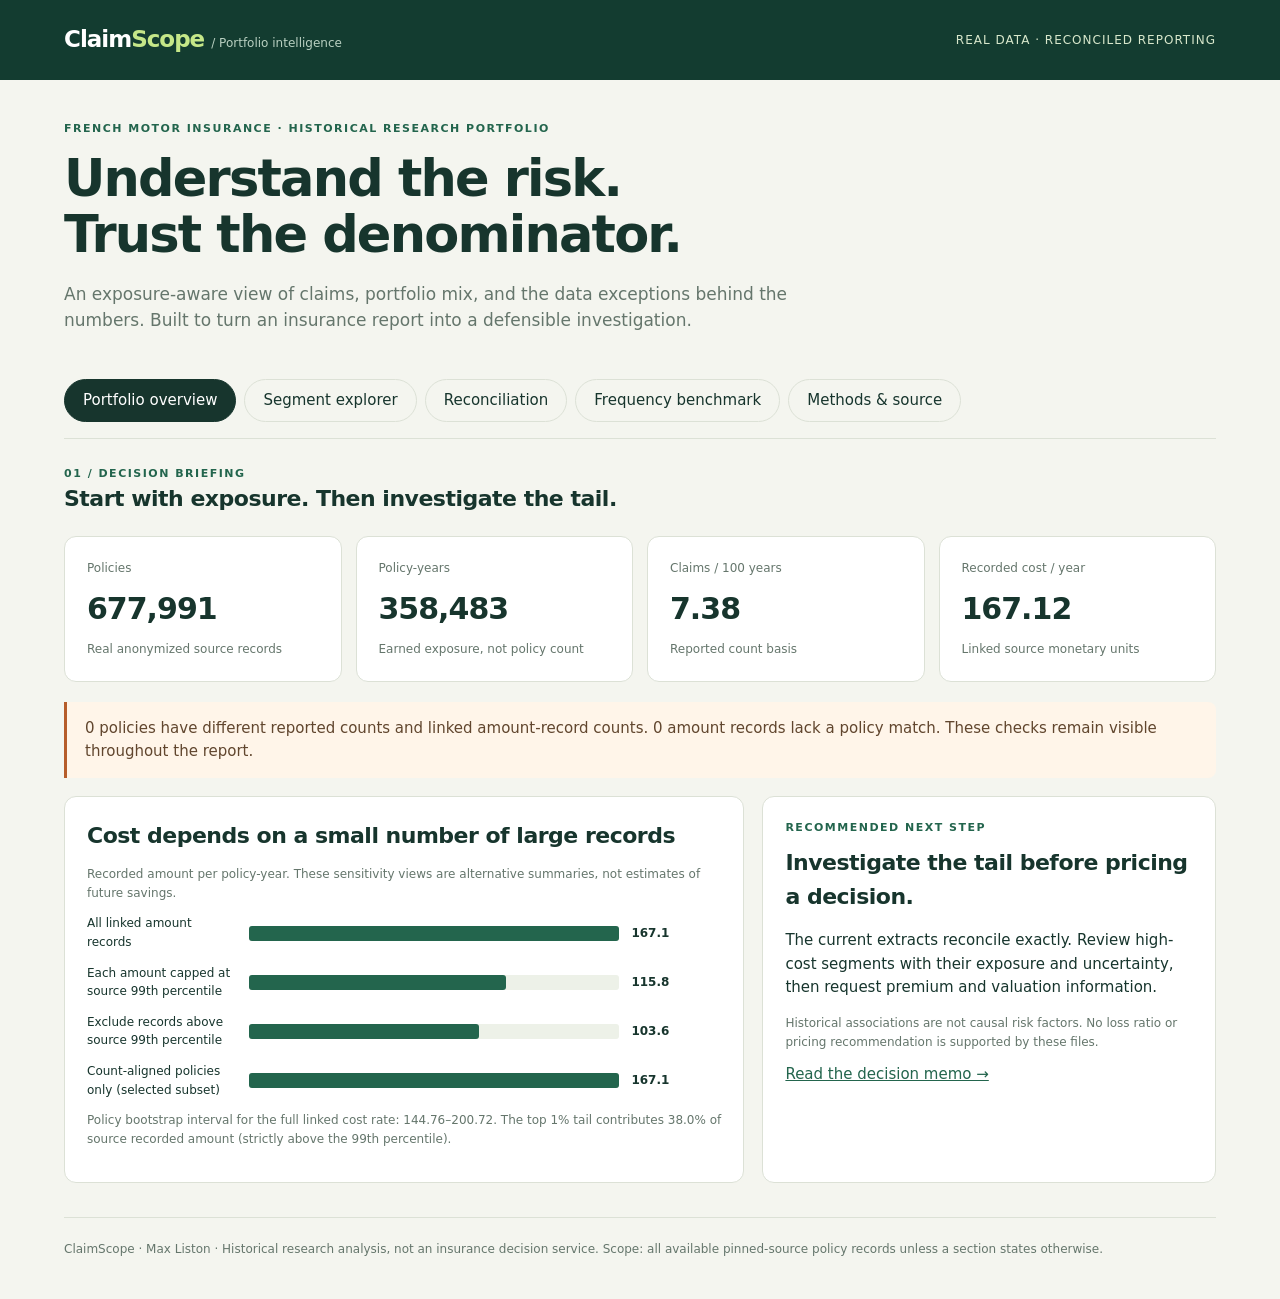
==== docs/index.html @ 3ac3cd5b "Build ClaimScope insurance reporting and validation system" ====
<!doctype html>
<html lang="en"><head><meta charset="utf-8"><meta name="viewport" content="width=device-width,initial-scale=1"><title>ClaimScope · Insurance portfolio intelligence</title>
<style>
:root{--ink:#17352d;--muted:#65766c;--paper:#f4f5ef;--line:#dce1d6;--green:#23654d;--lime:#c5e788;--orange:#b65d2b}*{box-sizing:border-box}body{margin:0;background:var(--paper);color:var(--ink);font:15px/1.55 system-ui,sans-serif}a{color:var(--green)}button,select{font:inherit}header{background:#133c30;color:#fff;padding:22px 5vw;display:flex;align-items:center;justify-content:space-between;gap:20px}.brand{font-size:23px;font-weight:760;letter-spacing:-1px}.brand span{color:var(--lime)}.status{font-size:12px;letter-spacing:1px;color:#d8e7cb}main{max-width:1380px;margin:auto;padding:40px 5vw}h1{font-size:clamp(32px,4vw,51px);line-height:1.1;letter-spacing:-1.8px;margin:14px 0 18px;max-width:850px}h2{font-size:22px;letter-spacing:-.5px;margin:0 0 10px}h3{font-size:16px;margin:0 0 8px}.eyebrow{font-size:11px;letter-spacing:1.5px;font-weight:750;text-transform:uppercase;color:var(--green)}.lede{max-width:780px;color:var(--muted);font-size:17px}.intro{padding-bottom:28px}.tabs{display:flex;gap:8px;flex-wrap:wrap;border-bottom:1px solid var(--line);padding-bottom:16px;margin-bottom:26px}.tabs button{border:1px solid var(--line);border-radius:24px;padding:9px 18px;background:transparent;color:var(--ink);cursor:pointer}.tabs button[aria-selected=true]{background:var(--ink);color:white;border-color:var(--ink)}button:focus-visible,select:focus-visible,a:focus-visible{outline:3px solid var(--orange);outline-offset:3px}.panel[hidden]{display:none}.cards{display:grid;grid-template-columns:repeat(4,1fr);gap:14px;margin:20px 0}.card,.box{border:1px solid var(--line);background:#fff;border-radius:12px;padding:22px}.card label{color:var(--muted);font-size:12px;display:block}.number{font-size:30px;font-weight:680;letter-spacing:-1px;margin:8px 0}.caption{font-size:12px;color:var(--muted)}.grid{display:grid;grid-template-columns:1.5fr 1fr;gap:18px;margin:18px 0}.note{padding:15px 18px;border-left:3px solid var(--orange);background:#fff5e9;border-radius:0 8px 8px 0;margin:18px 0;color:#61462e}.good{background:#eaf3dc;border-color:var(--green);color:var(--ink)}.controls{display:flex;gap:14px;align-items:end;flex-wrap:wrap;margin:20px 0}select{background:white;border:1px solid #b7c4b9;border-radius:6px;padding:9px;max-width:100%}.controls label{font-size:12px;display:grid;gap:5px;color:var(--muted)}.chart{min-height:100px}.barrow{display:grid;grid-template-columns:150px 1fr 90px;gap:12px;align-items:center;margin:12px 0;font-size:12px}.track{height:15px;background:#edf1e8;border-radius:3px;position:relative}.fill{height:100%;background:var(--green);border-radius:3px}.barrow small{color:var(--muted)}.scroll{overflow-x:auto}table{border-collapse:collapse;width:100%;font-size:12px;font-variant-numeric:tabular-nums}th{text-align:left;white-space:nowrap;color:var(--muted);font-weight:600;background:#f7f8f3}td,th{padding:12px 10px;border-bottom:1px solid var(--line)}td.num,th.num{text-align:right}tbody tr:hover{background:#f6f9f0}.pill{display:inline-block;font-size:11px;background:#edf4e2;padding:3px 8px;border-radius:16px}.warn{background:#fff0de;color:#8a4d20}.formula{background:#f4f6ee;padding:14px;border-radius:8px;font-family:ui-monospace,monospace;font-size:13px}.foot{border-top:1px solid var(--line);margin-top:34px;padding-top:22px;font-size:12px;color:var(--muted)}ul{padding-left:20px}li{margin:8px 0}.download{display:inline-block;padding:9px 14px;border-radius:6px;border:1px solid var(--green);color:var(--green);background:white;cursor:pointer;font-size:13px}.bullet{font-size:30px;color:var(--green)}.calbar{display:flex;height:13px;gap:2px;margin:3px 0}.calbar div{background:var(--green)}.calbar.pred div{background:#a7c56d}.legend{display:flex;gap:18px;font-size:12px;color:var(--muted)}.key{display:inline-block;width:10px;height:10px;background:var(--green);margin-right:5px}.key.light{background:#a7c56d}code{overflow-wrap:anywhere} @media(max-width:900px){.cards{grid-template-columns:repeat(2,1fr)}.grid{grid-template-columns:1fr}.barrow{grid-template-columns:115px 1fr 70px}main{padding:28px 5vw}.number{font-size:26px}}@media(max-width:480px){.cards{grid-template-columns:1fr 1fr}.card{padding:14px}.number{font-size:23px}.status{display:none}h1{letter-spacing:-1px}.box{padding:17px}}
</style></head><body>
<header><div class="brand">Claim<span>Scope</span> <span style="font-size:12px;font-weight:400;letter-spacing:0;color:#b9d0c1"> / Portfolio intelligence</span></div><div class="status">REAL DATA · RECONCILED REPORTING</div></header>
<main><div class="intro"><div class="eyebrow">French motor insurance · Historical research portfolio</div><h1>Understand the risk.<br>Trust the denominator.</h1><p class="lede">An exposure-aware view of claims, portfolio mix, and the data exceptions behind the numbers. Built to turn an insurance report into a defensible investigation.</p></div>
<nav class="tabs" aria-label="Report sections" role="tablist"><button role="tab" id="tab-overview" aria-controls="overview" aria-selected="true" data-tab="overview">Portfolio overview</button><button role="tab" id="tab-segments" aria-controls="segments" aria-selected="false" data-tab="segments">Segment explorer</button><button role="tab" id="tab-quality" aria-controls="quality" aria-selected="false" data-tab="quality">Reconciliation</button><button role="tab" id="tab-model" aria-controls="model" aria-selected="false" data-tab="model">Frequency benchmark</button><button role="tab" id="tab-methods" aria-controls="methods" aria-selected="false" data-tab="methods">Methods & source</button></nav>
<section class="panel" id="overview" role="tabpanel" aria-labelledby="tab-overview"><div class="eyebrow">01 / Decision briefing</div><h2>Start with exposure. Then investigate the tail.</h2><div class="cards" id="overview-cards"></div><div class="note" id="overview-note"></div><div class="grid"><div class="box"><h2>Cost depends on a small number of large records</h2><p class="caption">Recorded amount per policy-year. These sensitivity views are alternative summaries, not estimates of future savings.</p><div id="sensitivity" class="chart"></div><p class="caption" id="interval"></p></div><div class="box"><div class="eyebrow">Recommended next step</div><h2 style="margin-top:10px">Investigate the tail before pricing a decision.</h2><p>The current extracts reconcile exactly. Review high-cost segments with their exposure and uncertainty, then request premium and valuation information.</p><p class="caption">Historical associations are not causal risk factors. No loss ratio or pricing recommendation is supported by these files.</p><a href="reports/EXECUTIVE_MEMO.md">Read the decision memo →</a></div></div></section>
<section class="panel" id="segments" role="tabpanel" aria-labelledby="tab-segments" hidden><div class="eyebrow">02 / Portfolio segmentation</div><h2>Compare rates, not just totals</h2><p class="caption">Controls affect this section only. Portfolio, reconciliation, and benchmark figures use the complete relevant population.</p><div class="controls"><label>Group policies by<select aria-label="Group policies by" id="dimension"></select></label><label>Compare metric<select aria-label="Compare metric" id="metric"><option value="frequency">Reported claims / 100 policy-years</option><option value="recorded_cost_per_year">Recorded amount / policy-year</option><option value="mean_recorded_claim">Mean recorded claim amount</option></select></label><label>Minimum policy-years<select aria-label="Minimum policy-years" id="minimum"><option value="0">All segments</option><option value="1000" selected>1,000</option><option value="5000">5,000</option><option value="20000">20,000</option></select></label><button class="download" id="download">Export visible rows (CSV)</button></div><div class="box"><div id="segment-chart"></div><p class="caption">Bars sorted by selected metric. Full table includes 95% Poisson frequency intervals, which assume independent Poisson counts and may understate uncertainty under heterogeneity.</p><div class="scroll"><table id="segment-table"></table></div></div><div class="note">Count frequency uses reported policy counts. Recorded amount metrics use linked amount records. Their definitions differ when extracts disagree. Low-volume segments are flagged; raw comparisons do not adjust for portfolio mix.</div></section>
<section class="panel" id="quality" role="tabpanel" aria-labelledby="tab-quality" hidden><div class="eyebrow">03 / Audit trail</div><h2>Every total has a route back to the source</h2><div class="cards" id="quality-cards"></div><div class="box"><h3>Policy count vs amount-record count</h3><div class="scroll"><table id="reconciliation-table"></table></div><p class="caption">All policy records remain in the denominator, including those without a claim. Orphan amount records are excluded from linked metrics and explicitly reconciled to source totals.</p></div><div class="grid"><div class="box"><h3>Build contracts</h3><div id="checks"></div></div><div class="box"><h3>The join that breaks a report</h3><p>A policy with three amount records appears three times after a direct join. Summing its exposure would count it three times.</p><div class="formula">claims → GROUP BY policy → LEFT JOIN policies</div><p id="join-warning"></p><p class="caption">Duplicate-looking amount records are retained: the source provides no claim ID to establish that identical amounts are duplicate claims.</p></div></div></section>
<section class="panel" id="model" role="tabpanel" aria-labelledby="tab-model" hidden><div class="eyebrow">04 / Held-out diagnostic</div><h2>Does portfolio mix explain frequency differences?</h2><p>Regularized Poisson regression predicts annual claim frequency. Exposure weights make a short policy contribute proportionally less than a full policy-year.</p><div class="cards" id="model-cards"></div><div class="grid"><div class="box"><h3>Calibration across held-out risk deciles</h3><div class="legend"><span><i class="key"></i>Observed</span><span><i class="key light"></i>Predicted</span></div><div id="calibration"></div><p class="caption">Claims per 100 policy-years; deciles use predicted rate. Tied predictions are deterministically ordered by policy ID. The downloadable CSV preserves exposure and counts.</p></div><div class="box"><h3>Evaluation design</h3><div id="model-details"></div><p>Features: driver age band, vehicle age band, bonus/malus band, area, fuel, region, and vehicle power. Identifiers and amount-record outcomes are excluded.</p><p class="caption">Policy ID hashing separates train / validation / test. No dates or customer linkage are available, so this is neither temporal validation nor evidence of generalization to new customers. Bonus/malus availability at underwriting is unverified.</p></div></div><div class="note">Exploratory benchmark only. No premium quoting, underwriting, protected-group fairness conclusion, or production model endpoint. Lower deviance measures average count fit, not profit.</div></section>
<section class="panel" id="methods" role="tabpanel" aria-labelledby="tab-methods" hidden><div class="eyebrow">05 / Reproducibility</div><h2>Definitions that travel with the dashboard</h2><div class="grid"><div class="box"><h3>Metric dictionary</h3><ul><li><b>Policy-years:</b> sum of source exposure, without clipping values above one.</li><li><b>Frequency:</b> reported claim count ÷ policy-years.</li><li><b>Recorded cost / year:</b> linked recorded amounts ÷ policy-years.</li><li><b>Mean recorded claim:</b> linked recorded amounts ÷ linked amount-record count.</li><li><b>Loss ratio:</b> unavailable, because earned premium is absent.</li></ul><p>Amount units are left as source monetary units; inflation and valuation dates are not available. Some amounts follow French IRSA-IDA settlement conventions.</p></div><div class="box"><h3>Real source, pinned version</h3><p>CASdatasets · freMTPL2freq and freMTPL2sev. Anonymized French motor third-party liability records from a private insurer.</p><p><a href="https://github.com/dutangc/CASdatasets" target="_blank" rel="noopener">Original dataset repository ↗</a></p><p class="caption" id="source-version"></p><p>Policy bootstrap: 400 resamples, seed 20261110. All claims belonging to a policy remain together. This measures sample variability, not reserve uncertainty, inflation, or future portfolio drift.</p><p><a href="reports/analysis.json">Download analysis JSON</a> · <a href="reports/segments.csv">Segment CSV</a> · <a href="reports/calibration.csv">Calibration CSV</a></p></div></div><div class="note good">Rebuild with the Python pipeline to verify source fingerprints, rerun SQL reconciliation, refit the benchmark, and regenerate every figure. This page works offline and includes aggregate results only.</div></section>
<div class="foot">ClaimScope · Max Liston · Historical research analysis, not an insurance decision service. Scope: all available pinned-source policy records unless a section states otherwise.</div></main>
<script id="dataset" type="application/json">{"source": {"repository": "https://github.com/dutangc/CASdatasets", "commit": "227fb56b8734bdb7c0327a41180e01d2ddaeaf26", "package_license": "GPL (\u003e= 2)", "documentation": "https://dutangc.github.io/CASdatasets/reference/freMTPL.html", "files": {"freMTPL2sev.rda": {"url": "https://raw.githubusercontent.com/dutangc/CASdatasets/227fb56b8734bdb7c0327a41180e01d2ddaeaf26/data/freMTPL2sev.rda", "sha256": "78e6e5016ae046603b37e88ff8ad8ca327f5d59f827c1f75d140388de09b14b3", "bytes": 267650}, "freMTPL2freq.rda": {"url": "https://raw.githubusercontent.com/dutangc/CASdatasets/227fb56b8734bdb7c0327a41180e01d2ddaeaf26/data/freMTPL2freq.rda", "sha256": "82c8598513d9fa78226b6c7d271a9940eca4b8083e9e32320a75d377bdfe15a3", "bytes": 9282770}}}, "totals": {"policies": 677991, "exposure": 358482.83546298376, "reported_claims": 26444, "recorded_claims": 26444, "source_claim_records": 26444, "source_amount": 59909216.5, "linked_amount": 59909216.5, "orphan_records": 0, "orphan_amount": 0.0, "frequency": 0.07376643282194345, "mean_recorded_claim": 2265.5126493722582, "cost_per_year": 167.11878665718183, "mismatch_policies": 0, "exposure_over_one": 1224, "naive_join_exposure_inflation_pct": 0.2833562999991157, "largest_claim": 4075400.56, "top_one_pct_amount_share": 0.3801399028478365, "p99_amount": 16451.223999999962, "cost_bootstrap_interval": [144.7577740042781, 200.71906396584382], "frequency_interval": [0.07287999284693468, 0.07466096335738773]}, "quality": [{"check": "Input contracts", "status": "PASS", "detail": "Unique policy IDs; complete, finite fields; valid counts, exposure and amounts."}, {"check": "Policy grain", "status": "PASS", "detail": "Raw policy total equals policy mart total"}, {"check": "Exposure conservation", "status": "PASS", "detail": "Raw policy total equals policy mart total"}, {"check": "Reported count conservation", "status": "PASS", "detail": "Raw policy total equals policy mart total"}, {"check": "Claim record conservation", "status": "PASS", "detail": "Matched + orphan amounts/records equal source"}, {"check": "Recorded amount conservation", "status": "PASS", "detail": "Matched + orphan amounts/records equal source"}, {"check": "Segment reconciliation: Driver age", "status": "PASS", "detail": "Every dimension reconciles all five base totals"}, {"check": "Segment reconciliation: Region", "status": "PASS", "detail": "Every dimension reconciles all five base totals"}, {"check": "Segment reconciliation: Vehicle age", "status": "PASS", "detail": "Every dimension reconciles all five base totals"}, {"check": "Segment reconciliation: Bonus / malus", "status": "PASS", "detail": "Every dimension reconciles all five base totals"}, {"check": "Segment reconciliation: Area", "status": "PASS", "detail": "Every dimension reconciles all five base totals"}, {"check": "Segment reconciliation: Fuel", "status": "PASS", "detail": "Every dimension reconciles all five base totals"}], "segments": [{"dimension": "Area", "segment": "A", "policies": 103952, "exposure": 61966.1377124039, "reported_claims": 3364.0, "recorded_claims": 3364.0, "recorded_amount": 7739630.670000011, "frequency": 0.0542877146, "recorded_cost_per_year": 124.9009693959, "mean_recorded_claim": 2300.7225535077, "frequency_lower": 0.0524685305, "frequency_upper": 0.0561538786, "small_segment": false}, {"dimension": "Area", "segment": "B", "policies": 75457, "exposure": 43010.7539306823, "reported_claims": 2633.0, "recorded_claims": 2633.0, "recorded_amount": 8873979.520000005, "frequency": 0.0612172482, "recorded_cost_per_year": 206.3200178798, "mean_recorded_claim": 3370.2922597797, "frequency_lower": 0.0589010671, "frequency_upper": 0.0636011648, "small_segment": false}, {"dimension": "Area", "segment": "C", "policies": 191874, "exposure": 104443.1637847214, "reported_claims": 7093.0, "recorded_claims": 7093.0, "recorded_amount": 14612072.430000067, "frequency": 0.0679125348, "recorded_cost_per_year": 139.9045365968, "mean_recorded_claim": 2060.069424785, "frequency_lower": 0.0663411646, "frequency_upper": 0.0695117281, "small_segment": false}, {"dimension": "Area", "segment": "D", "policies": 151592, "exposure": 77116.9216917441, "reported_claims": 6458.0, "recorded_claims": 6458.0, "recorded_amount": 14486501.160000036, "frequency": 0.0837429692, "recorded_cost_per_year": 187.851133606, "mean_recorded_claim": 2243.1869247445, "frequency_lower": 0.0817128477, "frequency_upper": 0.08581078, "small_segment": false}, {"dimension": "Area", "segment": "E", "policies": 137163, "exposure": 63817.1042697801, "reported_claims": 6122.0, "recorded_claims": 6122.0, "recorded_amount": 13017426.30000002, "frequency": 0.0959303947, "recorded_cost_per_year": 203.9802095214, "mean_recorded_claim": 2126.3355602744, "frequency_lower": 0.0935422491, "frequency_upper": 0.0983640893, "small_segment": false}, {"dimension": "Area", "segment": "F", "policies": 17953, "exposure": 8128.7540736582, "reported_claims": 774.0, "recorded_claims": 774.0, "recorded_amount": 1179606.42, "frequency": 0.0952175442, "recorded_cost_per_year": 145.1152795756, "mean_recorded_claim": 1524.0393023256, "frequency_lower": 0.0886267887, "frequency_upper": 0.1021686682, "small_segment": false}, {"dimension": "Bonus / malus", "segment": "101+", "policies": 7794, "exposure": 3571.3190029194, "reported_claims": 1256.0, "recorded_claims": 1256.0, "recorded_amount": 2559929.5599999996, "frequency": 0.3516907896, "recorded_cost_per_year": 716.8022677076, "mean_recorded_claim": 2038.160477707, "frequency_lower": 0.3325075829, "frequency_upper": 0.3716921381, "small_segment": false}, {"dimension": "Bonus / malus", "segment": "50 (maximum bonus)", "policies": 384142, "exposure": 225222.4909027914, "reported_claims": 11592.0, "recorded_claims": 11592.0, "recorded_amount": 22282394.02000009, "frequency": 0.0514691049, "recorded_cost_per_year": 98.9350305588, "mean_recorded_claim": 1922.2217063492, "frequency_lower": 0.0505363693, "frequency_upper": 0.0524147317, "small_segment": false}, {"dimension": "Bonus / malus", "segment": "51\u2013100", "policies": 286055, "exposure": 129689.0255573295, "reported_claims": 13596.0, "recorded_claims": 13596.0, "recorded_amount": 35066892.92000014, "frequency": 0.1048353933, "recorded_cost_per_year": 270.3921381883, "mean_recorded_claim": 2579.2065989997, "frequency_lower": 0.1030805272, "frequency_upper": 0.1066126414, "small_segment": false}, {"dimension": "Driver age", "segment": "18\u201324", "policies": 30196, "exposure": 12487.3710846619, "reported_claims": 2011.0, "recorded_claims": 2011.0, "recorded_amount": 11741344.21000001, "frequency": 0.1610427036, "recorded_cost_per_year": 940.2574913804, "mean_recorded_claim": 5838.5600248633, "frequency_lower": 0.1540803083, "frequency_upper": 0.168238622, "small_segment": false}, {"dimension": "Driver age", "segment": "25\u201334", "policies": 140944, "exposure": 64597.3644367103, "reported_claims": 4973.0, "recorded_claims": 4973.0, "recorded_amount": 9957419.910000013, "frequency": 0.076984565, "recorded_cost_per_year": 154.1459159647, "mean_recorded_claim": 2002.2963824653, "frequency_lower": 0.074859616, "frequency_upper": 0.079154534, "small_segment": false}, {"dimension": "Driver age", "segment": "35\u201349", "policies": 252118, "exposure": 131223.1706617444, "reported_claims": 9563.0, "recorded_claims": 9563.0, "recorded_amount": 18265396.59000009, "frequency": 0.0728758492, "recorded_cost_per_year": 139.1933794763, "mean_recorded_claim": 1910.006963296, "frequency_lower": 0.0714224692, "frequency_upper": 0.0743513619, "small_segment": false}, {"dimension": "Driver age", "segment": "50\u201364", "policies": 181574, "exposure": 102186.149449068, "reported_claims": 7033.0, "recorded_claims": 7033.0, "recorded_amount": 13286251.410000037, "frequency": 0.0688253745, "recorded_cost_per_year": 130.0200808195, "mean_recorded_claim": 1889.1300170624, "frequency_lower": 0.0672261437, "frequency_upper": 0.0704530432, "small_segment": false}, {"dimension": "Driver age", "segment": "65+", "policies": 73159, "exposure": 47988.7798308261, "reported_claims": 2864.0, "recorded_claims": 2864.0, "recorded_amount": 6658804.380000007, "frequency": 0.0596806172, "recorded_cost_per_year": 138.7575263108, "mean_recorded_claim": 2325.0015293296, "frequency_lower": 0.0575146988, "frequency_upper": 0.0619072283, "small_segment": false}, {"dimension": "Fuel", "segment": "Diesel", "policies": 332128, "exposure": 170653.9731267766, "reported_claims": 13450.0, "recorded_claims": 13450.0, "recorded_amount": 27594673.949999895, "frequency": 0.0788144557, "recorded_cost_per_year": 161.6995692769, "mean_recorded_claim": 2051.6486208178, "frequency_lower": 0.0774880494, "frequency_upper": 0.0801578715, "small_segment": false}, {"dimension": "Fuel", "segment": "Regular", "policies": 345863, "exposure": 187828.8623363138, "reported_claims": 12994.0, "recorded_claims": 12994.0, "recorded_amount": 32314542.549999703, "frequency": 0.0691799963, "recorded_cost_per_year": 172.04247605, "mean_recorded_claim": 2486.8818339233, "frequency_lower": 0.0679955668, "frequency_upper": 0.0703798808, "small_segment": false}, {"dimension": "Region", "segment": "Alsace", "policies": 2200, "exposure": 1209.1158230406, "reported_claims": 92.0, "recorded_claims": 92.0, "recorded_amount": 121424.99, "frequency": 0.0760886577, "recorded_cost_per_year": 100.424614157, "mean_recorded_claim": 1319.8368478261, "frequency_lower": 0.0613381972, "frequency_upper": 0.0933159842, "small_segment": false}, {"dimension": "Region", "segment": "Aquitaine", "policies": 31329, "exposure": 14322.1666921175, "reported_claims": 1055.0, "recorded_claims": 1055.0, "recorded_amount": 1916138.5399999996, "frequency": 0.0736620389, "recorded_cost_per_year": 133.7883143795, "mean_recorded_claim": 1816.2450616114, "frequency_lower": 0.0692835991, "frequency_upper": 0.0782446618, "small_segment": false}, {"dimension": "Region", "segment": "Auvergne", "policies": 5287, "exposure": 2322.8842286099, "reported_claims": 141.0, "recorded_claims": 141.0, "recorded_amount": 183974.83, "frequency": 0.0607003992, "recorded_cost_per_year": 79.2010328083, "mean_recorded_claim": 1304.7860283688, "frequency_lower": 0.0510950333, "frequency_upper": 0.0715868342, "small_segment": false}, {"dimension": "Region", "segment": "Basse-Normandie", "policies": 10892, "exposure": 6657.8011423011, "reported_claims": 452.0, "recorded_claims": 452.0, "recorded_amount": 929847.3099999998, "frequency": 0.0678902824, "recorded_cost_per_year": 139.6628241255, "mean_recorded_claim": 2057.1843141593, "frequency_lower": 0.0617750023, "frequency_upper": 0.0744471622, "small_segment": false}, {"dimension": "Region", "segment": "Bourgogne", "policies": 10491, "exposure": 5025.0986091774, "reported_claims": 345.0, "recorded_claims": 345.0, "recorded_amount": 636298.04, "frequency": 0.0686553691, "recorded_cost_per_year": 126.6239907885, "mean_recorded_claim": 1844.3421449275, "frequency_lower": 0.0616010783, "frequency_upper": 0.0762960459, "small_segment": false}, {"dimension": "Region", "segment": "Bretagne", "policies": 42120, "exposure": 27752.443674676, "reported_claims": 1871.0, "recorded_claims": 1871.0, "recorded_amount": 3901051.2499999995, "frequency": 0.0674174866, "recorded_cost_per_year": 140.5660451285, "mean_recorded_claim": 2085.0086851951, "frequency_lower": 0.0643969503, "frequency_upper": 0.0705431267, "small_segment": false}, {"dimension": "Region", "segment": "Centre", "policies": 160595, "exposure": 102707.8533857354, "reported_claims": 6475.0, "recorded_claims": 6475.0, "recorded_amount": 19074802.360000055, "frequency": 0.0630428909, "recorded_cost_per_year": 185.7190247017, "mean_recorded_claim": 2945.9154223938, "frequency_lower": 0.0615165822, "frequency_upper": 0.0645974981, "small_segment": false}, {"dimension": "Region", "segment": "Champagne-Ardenne", "policies": 3025, "exposure": 1204.881509095, "reported_claims": 77.0, "recorded_claims": 77.0, "recorded_amount": 481248.34, "frequency": 0.0639066991, "recorded_cost_per_year": 399.4154913718, "mean_recorded_claim": 6249.9784415584, "frequency_lower": 0.0504341675, "frequency_upper": 0.0798724088, "small_segment": false}, {"dimension": "Region", "segment": "Corse", "policies": 4516, "exposure": 1765.9353993562, "reported_claims": 132.0, "recorded_claims": 132.0, "recorded_amount": 464582.55, "frequency": 0.0747479212, "recorded_cost_per_year": 263.0801501399, "mean_recorded_claim": 3519.5647727273, "frequency_lower": 0.0625409675, "frequency_upper": 0.0886414976, "small_segment": false}, {"dimension": "Region", "segment": "Franche-Comte", "policies": 1326, "exposure": 564.0129463283, "reported_claims": 38.0, "recorded_claims": 38.0, "recorded_amount": 76534.11, "frequency": 0.06737434, "recorded_cost_per_year": 135.695661772, "mean_recorded_claim": 2014.0555263158, "frequency_lower": 0.0476780929, "frequency_upper": 0.0924765455, "small_segment": true}, {"dimension": "Region", "segment": "Haute-Normandie", "policies": 8784, "exposure": 3177.682181301, "reported_claims": 220.0, "recorded_claims": 220.0, "recorded_amount": 327493.58, "frequency": 0.0692328519, "recorded_cost_per_year": 103.0605206295, "mean_recorded_claim": 1488.6071818182, "frequency_lower": 0.060385983, "frequency_upper": 0.0790111258, "small_segment": false}, {"dimension": "Region", "segment": "Ile-de-France", "policies": 69789, "exposure": 30207.1619544871, "reported_claims": 2591.0, "recorded_claims": 2591.0, "recorded_amount": 4563221.86, "frequency": 0.0857743605, "recorded_cost_per_year": 151.0642365832, "mean_recorded_claim": 1761.1817290621, "frequency_lower": 0.0825031058, "frequency_upper": 0.089142066, "small_segment": false}, {"dimension": "Region", "segment": "Languedoc-Roussillon", "policies": 35805, "exposure": 14736.104176959, "reported_claims": 1068.0, "recorded_claims": 1068.0, "recorded_amount": 2030911.0800000003, "frequency": 0.0724750577, "recorded_cost_per_year": 137.81872438, "mean_recorded_claim": 1901.6021348315, "frequency_lower": 0.0681930711, "frequency_upper": 0.0769554794, "small_segment": false}, {"dimension": "Region", "segment": "Limousin", "policies": 4567, "exposure": 2395.9945422562, "reported_claims": 197.0, "recorded_claims": 197.0, "recorded_amount": 280285.14, "frequency": 0.0822205546, "recorded_cost_per_year": 116.9807088693, "mean_recorded_claim": 1422.7672081218, "frequency_lower": 0.071139411, "frequency_upper": 0.0945385033, "small_segment": false}, {"dimension": "Region", "segment": "Lorraine", "policies": 12990, "exposure": 8113.7779721536, "reported_claims": 468.0, "recorded_claims": 468.0, "recorded_amount": 1034301.2999999996, "frequency": 0.0576796656, "recorded_cost_per_year": 127.4746860895, "mean_recorded_claim": 2210.0455128205, "frequency_lower": 0.0525716196, "frequency_upper": 0.0631499718, "small_segment": false}, {"dimension": "Region", "segment": "Midi-Pyrenees", "policies": 17141, "exposure": 7020.1085545325, "reported_claims": 369.0, "recorded_claims": 369.0, "recorded_amount": 539385.27, "frequency": 0.0525632897, "recorded_cost_per_year": 76.8343204111, "mean_recorded_claim": 1461.748699187, "frequency_lower": 0.0473363388, "frequency_upper": 0.05820974, "small_segment": false}, {"dimension": "Region", "segment": "Nord-Pas-de-Calais", "policies": 27284, "exposure": 11496.9742690319, "reported_claims": 944.0, "recorded_claims": 944.0, "recorded_amount": 1634689.7199999997, "frequency": 0.0821085599, "recorded_cost_per_year": 142.1843418753, "mean_recorded_claim": 1731.6628389831, "frequency_lower": 0.0769536036, "frequency_upper": 0.0875180224, "small_segment": false}, {"dimension": "Region", "segment": "Pays-de-la-Loire", "policies": 38747, "exposure": 21931.1511647576, "reported_claims": 1576.0, "recorded_claims": 1576.0, "recorded_amount": 2570964.929999999, "frequency": 0.0718612529, "recorded_cost_per_year": 117.2289092664, "mean_recorded_claim": 1631.3229251269, "frequency_lower": 0.0683567899, "frequency_upper": 0.0754988098, "small_segment": false}, {"dimension": "Region", "segment": "Picardie", "policies": 7994, "exposure": 3574.4102208249, "reported_claims": 314.0, "recorded_claims": 314.0, "recorded_amount": 687624.8699999999, "frequency": 0.0878466602, "recorded_cost_per_year": 192.3743575916, "mean_recorded_claim": 2189.8881210191, "frequency_lower": 0.0783978241, "frequency_upper": 0.0981205687, "small_segment": false}, {"dimension": "Region", "segment": "Poitou-Charentes", "policies": 19046, "exposure": 11163.4087154727, "reported_claims": 800.0, "recorded_claims": 800.0, "recorded_amount": 1305107.7799999996, "frequency": 0.0716626991, "recorded_cost_per_year": 116.9094327068, "mean_recorded_claim": 1631.384725, "frequency_lower": 0.0667822, "frequency_upper": 0.0768055533, "small_segment": false}, {"dimension": "Region", "segment": "Provence-Alpes-Cotes-D'Azur", "policies": 79315, "exposure": 35790.3210150435, "reported_claims": 2986.0, "recorded_claims": 2986.0, "recorded_amount": 6871024.799999999, "frequency": 0.0834303777, "recorded_cost_per_year": 191.9799712641, "mean_recorded_claim": 2301.0799732083, "frequency_lower": 0.0804644755, "frequency_upper": 0.0864776481, "small_segment": false}, {"dimension": "Region", "segment": "Rhone-Alpes", "policies": 84748, "exposure": 45343.5472857238, "reported_claims": 4233.0, "recorded_claims": 4233.0, "recorded_amount": 10278303.850000005, "frequency": 0.0933539666, "recorded_cost_per_year": 226.6762188947, "mean_recorded_claim": 2428.136983227, "frequency_lower": 0.0905626448, "frequency_upper": 0.0962094506, "small_segment": false}, {"dimension": "Vehicle age", "segment": "0\u20132", "policies": 188140, "exposure": 79171.1353477097, "reported_claims": 5747.0, "recorded_claims": 5747.0, "recorded_amount": 12299662.340000024, "frequency": 0.0725895868, "recorded_cost_per_year": 155.3553866063, "mean_recorded_claim": 2140.1883313033, "frequency_lower": 0.0707248486, "frequency_upper": 0.0744910456, "small_segment": false}, {"dimension": "Vehicle age", "segment": "15+", "policies": 75339, "exposure": 43126.1099693078, "reported_claims": 2492.0, "recorded_claims": 2492.0, "recorded_amount": 5194546.529999998, "frequency": 0.05778402, "recorded_cost_per_year": 120.4501526731, "mean_recorded_claim": 2084.4889767255, "frequency_lower": 0.0555373368, "frequency_upper": 0.0600982697, "small_segment": false}, {"dimension": "Vehicle age", "segment": "3\u20137", "policies": 201083, "exposure": 112079.2110292739, "reported_claims": 8672.0, "recorded_claims": 8672.0, "recorded_amount": 17888109.50000006, "frequency": 0.0773738494, "recorded_cost_per_year": 159.6023859887, "mean_recorded_claim": 2062.7432541513, "frequency_lower": 0.0757538357, "frequency_upper": 0.0790197807, "small_segment": false}, {"dimension": "Vehicle age", "segment": "8\u201314", "policies": 213429, "exposure": 124106.3791167217, "reported_claims": 9533.0, "recorded_claims": 9533.0, "recorded_amount": 24526898.130000092, "frequency": 0.0768131346, "recorded_cost_per_year": 197.6280212553, "mean_recorded_claim": 2572.8415115913, "frequency_lower": 0.0752788358, "frequency_upper": 0.0783708352, "small_segment": false}], "reconciliation": [{"reconciliation_status": "Aligned", "policies": 677991, "exposure": 358482.8354630529, "reported_claims": 26444.0, "recorded_claims": 26444.0, "recorded_amount": 59909216.499999575}], "sensitivity": [{"basis": "All linked amount records", "cost_per_year": 167.11878665718183}, {"basis": "Each amount capped at source 99th percentile", "cost_per_year": 115.751447531397}, {"basis": "Exclude records above source 99th percentile", "cost_per_year": 103.59026733327242}, {"basis": "Count-aligned policies only (selected subset)", "cost_per_year": 167.11878665718183}], "model": {"split_counts": {"train": 407425, "validation": 135371, "test": 135195}, "candidates": [{"alpha": 0.001, "validation_deviance": 0.4642908188882057}, {"alpha": 0.01, "validation_deviance": 0.46897964740101344}, {"alpha": 0.1, "validation_deviance": 0.47781803251893773}], "selected_alpha": 0.001, "test_deviance": 0.46934064010486376, "baseline_test_deviance": 0.48929302222727117, "deviance_improvement_pct": 4.077798214162909, "test_observed_claims": 5344.0, "test_expected_claims": 5243.815985286482, "test_exposure": 71579.35003069093, "train_baseline_rate": 0.07316644422828618}, "calibration": [{"risk_decile": 1, "policies": 13520, "exposure": 8584.8275679317, "observed": 312.0, "expected": 329.9750166823, "observed_rate": 0.0363431877, "predicted_rate": 0.0384369999}, {"risk_decile": 2, "policies": 13519, "exposure": 8377.0326019912, "observed": 391.0, "expected": 386.8454885403, "observed_rate": 0.0466752391, "predicted_rate": 0.0461792984}, {"risk_decile": 3, "policies": 13520, "exposure": 8086.0993712104, "observed": 362.0, "expected": 409.842560401, "observed_rate": 0.0447681859, "predicted_rate": 0.0506848286}, {"risk_decile": 4, "policies": 13519, "exposure": 7793.546766225, "observed": 408.0, "expected": 431.0365280339, "observed_rate": 0.0523510043, "predicted_rate": 0.0553068508}, {"risk_decile": 5, "policies": 13520, "exposure": 7188.3577595628, "observed": 456.0, "expected": 439.4387928744, "observed_rate": 0.0634359078, "predicted_rate": 0.0611320148}, {"risk_decile": 6, "policies": 13519, "exposure": 6813.9652092222, "observed": 460.0, "expected": 470.2453140354, "observed_rate": 0.0675084163, "predicted_rate": 0.0690119922}, {"risk_decile": 7, "policies": 13519, "exposure": 6460.9384519799, "observed": 533.0, "expected": 522.5037942, "observed_rate": 0.0824957557, "predicted_rate": 0.080871192}, {"risk_decile": 8, "policies": 13520, "exposure": 6153.0514881353, "observed": 647.0, "expected": 595.5721891014, "observed_rate": 0.1051510785, "predicted_rate": 0.0967929799}, {"risk_decile": 9, "policies": 13519, "exposure": 6167.1696975822, "observed": 735.0, "expected": 706.7160948264, "observed_rate": 0.1191794674, "predicted_rate": 0.1145932623}, {"risk_decile": 10, "policies": 13520, "exposure": 5954.3611168501, "observed": 1040.0, "expected": 951.6402065914, "observed_rate": 0.1746618956, "predicted_rate": 0.159822387}]}</script><script>
'use strict';const D=JSON.parse(document.getElementById('dataset').textContent),T=D.totals,M=D.model;
const $=s=>document.querySelector(s),N=(x,d=0)=>Number(x).toLocaleString('en-US',{maximumFractionDigits:d,minimumFractionDigits:d}),esc=s=>String(s).replace(/[&<>"']/g,c=>({'&':'&amp;','<':'&lt;','>':'&gt;','"':'&quot;',"'":'&#39;'}[c]));
function cards(id,rows){$(id).innerHTML=rows.map(([l,n,c])=>`<div class="card"><label>${l}</label><div class="number">${n}</div><div class="caption">${c}</div></div>`).join('')}
function bars(id,rows){const max=Math.max(...rows.map(r=>r.value),1);$(id).innerHTML=rows.map(r=>`<div class="barrow"><span>${esc(r.label)}</span><div class="track"><div class="fill" style="width:${100*r.value/max}%"></div></div><b>${N(r.value,r.digits??1)}</b></div>`).join('')}
function table(id,headers,rows){$(id).innerHTML='<thead><tr>'+headers.map(h=>`<th>${esc(h)}</th>`).join('')+'</tr></thead><tbody>'+rows.map(row=>'<tr>'+row.map((c,i)=>`<td class="${i?'num':''}">${esc(c)}</td>`).join('')+'</tr>').join('')+'</tbody>'}
document.querySelectorAll('[data-tab]').forEach(b=>b.addEventListener('click',()=>{document.querySelectorAll('[data-tab]').forEach(x=>x.setAttribute('aria-selected',String(x===b)));document.querySelectorAll('.panel').forEach(p=>p.hidden=p.id!==b.dataset.tab)}));
cards('#overview-cards',[['Policies',N(T.policies),'Real anonymized source records'],['Policy-years',N(T.exposure),'Earned exposure, not policy count'],['Claims / 100 years',N(T.frequency*100,2),'Reported count basis'],['Recorded cost / year',N(T.cost_per_year,2),'Linked source monetary units']]);
$('#overview-note').textContent=`${N(T.mismatch_policies)} policies have different reported counts and linked amount-record counts. ${N(T.orphan_records)} amount records lack a policy match. These checks remain visible throughout the report.`;
bars('#sensitivity',D.sensitivity.map(r=>({label:r.basis,value:r.cost_per_year})));
$('#interval').textContent=`Policy bootstrap interval for the full linked cost rate: ${N(T.cost_bootstrap_interval[0],2)}–${N(T.cost_bootstrap_interval[1],2)}. The top 1% tail contributes ${N(100*T.top_one_pct_amount_share,1)}% of source recorded amount (strictly above the 99th percentile).`;
const dims=[...new Set(D.segments.map(r=>r.dimension))];$('#dimension').innerHTML=dims.map(s=>`<option>${esc(s)}</option>`).join('');$('#dimension').value='Driver age';let visible=[];
function update(){const metric=$('#metric').value;visible=D.segments.filter(r=>r.dimension===$('#dimension').value&&r.exposure>=Number($('#minimum').value)).sort((a,b)=>(b[metric]??-1)-(a[metric]??-1));bars('#segment-chart',visible.map(r=>({label:r.segment,value:(r[metric]??0)*(metric==='frequency'?100:1),digits:2})));table('#segment-table',['Segment','Policies','Policy-years','Reported claims','Claims / 100 years','95% interval / 100','Recorded cost / year','Mean record','Volume'],visible.map(r=>[r.segment,N(r.policies),N(r.exposure,1),N(r.reported_claims),N(r.frequency*100,2),`${N(r.frequency_lower*100,2)}–${N(r.frequency_upper*100,2)}`,N(r.recorded_cost_per_year,2),r.mean_recorded_claim===null?'—':N(r.mean_recorded_claim,2),r.small_segment?'Small sample':'Standard']));if(!visible.length)$('#segment-chart').textContent='No segments meet this exposure threshold.'}
['dimension','metric','minimum'].forEach(id=>$('#'+id).addEventListener('change',update));update();
$('#download').addEventListener('click',()=>{const keys=['dimension','segment','policies','exposure','reported_claims','recorded_claims','recorded_amount','frequency','frequency_lower','frequency_upper','recorded_cost_per_year','mean_recorded_claim'];const quote=v=>'"'+String(v??'').replace(/"/g,'""')+'"';const csv=[keys,...visible.map(r=>keys.map(k=>r[k]))].map(row=>row.map(quote).join(',')).join('\r\n');const url=URL.createObjectURL(new Blob([csv],{type:'text/csv;charset=utf-8'}));const a=document.createElement('a');a.href=url;a.download='claimscope-segments.csv';a.click();setTimeout(()=>URL.revokeObjectURL(url),1000)});
cards('#quality-cards',[['Contracts passed',N(D.quality.length),'Blocking data and SQL checks'],['Count exceptions',N(T.mismatch_policies),'Policies retained and disclosed'],['Orphan records',N(T.orphan_records),N(T.orphan_amount,2)+' unlinked amount'],['Exposure > 1 year',N(T.exposure_over_one),'Source values retained']]);
table('#reconciliation-table',['Policy reconciliation','Policies','Policy-years','Reported claims','Amount records','Recorded amount'],D.reconciliation.map(r=>[r.reconciliation_status,N(r.policies),N(r.exposure,2),N(r.reported_claims),N(r.recorded_claims),N(r.recorded_amount,2)]));$('#checks').innerHTML=D.quality.map(r=>`<p><span class="pill">${esc(r.status)}</span> ${esc(r.check)}</p>`).join('');$('#join-warning').textContent=`A direct raw join inflates exposure by ${N(T.naive_join_exposure_inflation_pct,3)}% in this source. The build checks exposure, counts, and amounts independently.`;
cards('#model-cards',[['Holdout policies',N(M.split_counts.test),'20% deterministic policy partition'],['Model deviance',N(M.test_deviance,4),'Exposure-weighted; lower is better'],['Baseline deviance',N(M.baseline_test_deviance,4),'Constant training frequency'],['Deviance improvement',N(M.deviance_improvement_pct,2)+'%','Relative to constant baseline']]);
const maxcal=Math.max(...D.calibration.flatMap(r=>[r.observed_rate,r.predicted_rate]));$('#calibration').innerHTML=D.calibration.map(r=>`<div class="barrow"><span>Decile ${r.risk_decile}<br><small>${N(r.exposure)} years</small></span><div><div class="calbar"><div style="width:${100*r.observed_rate/maxcal}%"></div></div><div class="calbar pred"><div style="width:${100*r.predicted_rate/maxcal}%"></div></div></div><span>${N(r.observed_rate*100,1)} / ${N(r.predicted_rate*100,1)}</span></div>`).join('');$('#model-details').innerHTML=`<p>Train: ${N(M.split_counts.train)} policies · Validation: ${N(M.split_counts.validation)} · Test: ${N(M.split_counts.test)}.</p><p>Three regularization strengths compared on validation deviance. Selected α = ${M.selected_alpha}; the model is not refit before final evaluation.</p><p>Holdout observed claims: ${N(M.test_observed_claims)}. Expected claims: ${N(M.test_expected_claims,1)}.</p>`;$('#source-version').textContent='Pinned upstream commit: '+D.source.commit+'. SHA-256 checksums are recorded in data/sources.json.';
</script></body></html>
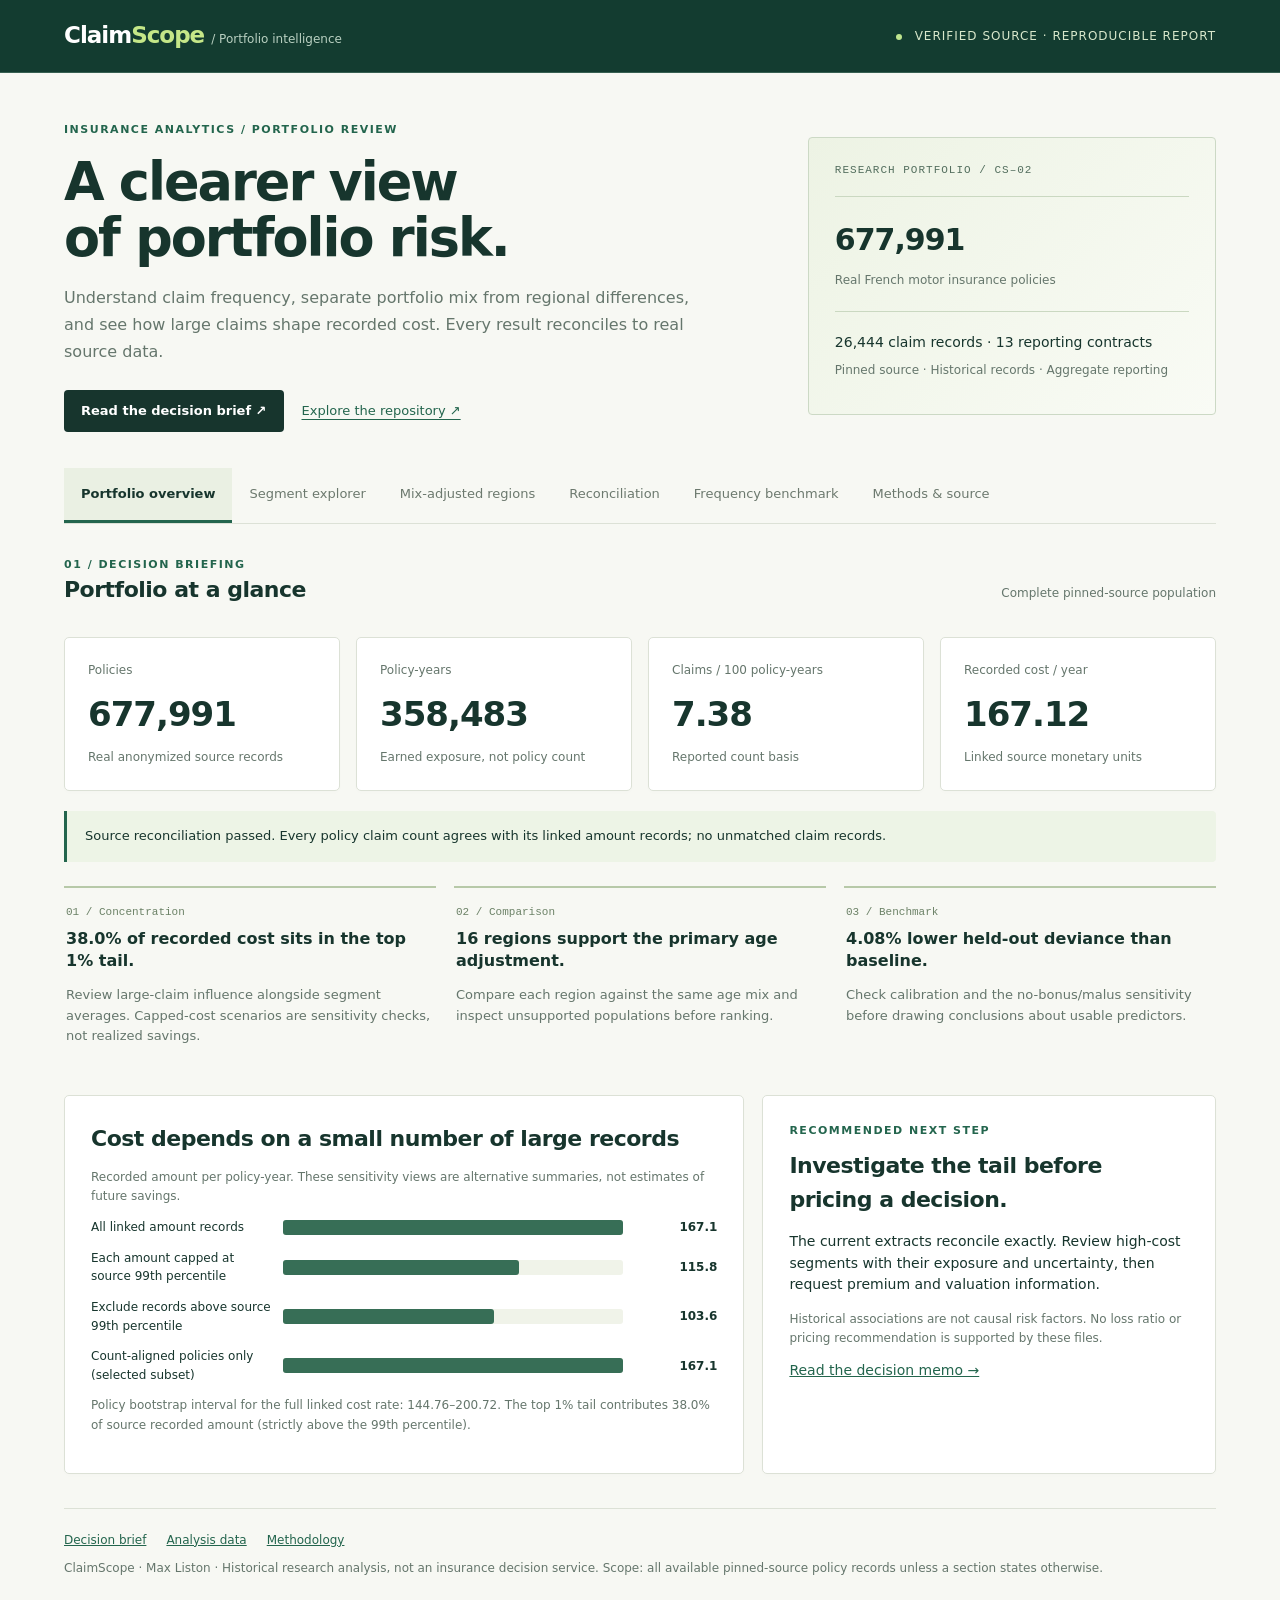
==== commit adc6bdff: "Upgrade portfolio comparisons, model diagnostics, and executive dashboard" ====
--- a/docs/index.html
+++ b/docs/index.html
@@ -1,26 +1,38 @@
 <!doctype html>
 <html lang="en"><head><meta charset="utf-8"><meta name="viewport" content="width=device-width,initial-scale=1"><title>ClaimScope · Insurance portfolio intelligence</title>
-<style>
+<meta name="description" content="Auditable motor insurance portfolio reporting with real policy data, age-standardized regional comparisons, uncertainty estimates, and reproducible SQL."><style>
 :root{--ink:#17352d;--muted:#65766c;--paper:#f4f5ef;--line:#dce1d6;--green:#23654d;--lime:#c5e788;--orange:#b65d2b}*{box-sizing:border-box}body{margin:0;background:var(--paper);color:var(--ink);font:15px/1.55 system-ui,sans-serif}a{color:var(--green)}button,select{font:inherit}header{background:#133c30;color:#fff;padding:22px 5vw;display:flex;align-items:center;justify-content:space-between;gap:20px}.brand{font-size:23px;font-weight:760;letter-spacing:-1px}.brand span{color:var(--lime)}.status{font-size:12px;letter-spacing:1px;color:#d8e7cb}main{max-width:1380px;margin:auto;padding:40px 5vw}h1{font-size:clamp(32px,4vw,51px);line-height:1.1;letter-spacing:-1.8px;margin:14px 0 18px;max-width:850px}h2{font-size:22px;letter-spacing:-.5px;margin:0 0 10px}h3{font-size:16px;margin:0 0 8px}.eyebrow{font-size:11px;letter-spacing:1.5px;font-weight:750;text-transform:uppercase;color:var(--green)}.lede{max-width:780px;color:var(--muted);font-size:17px}.intro{padding-bottom:28px}.tabs{display:flex;gap:8px;flex-wrap:wrap;border-bottom:1px solid var(--line);padding-bottom:16px;margin-bottom:26px}.tabs button{border:1px solid var(--line);border-radius:24px;padding:9px 18px;background:transparent;color:var(--ink);cursor:pointer}.tabs button[aria-selected=true]{background:var(--ink);color:white;border-color:var(--ink)}button:focus-visible,select:focus-visible,a:focus-visible{outline:3px solid var(--orange);outline-offset:3px}.panel[hidden]{display:none}.cards{display:grid;grid-template-columns:repeat(4,1fr);gap:14px;margin:20px 0}.card,.box{border:1px solid var(--line);background:#fff;border-radius:12px;padding:22px}.card label{color:var(--muted);font-size:12px;display:block}.number{font-size:30px;font-weight:680;letter-spacing:-1px;margin:8px 0}.caption{font-size:12px;color:var(--muted)}.grid{display:grid;grid-template-columns:1.5fr 1fr;gap:18px;margin:18px 0}.note{padding:15px 18px;border-left:3px solid var(--orange);background:#fff5e9;border-radius:0 8px 8px 0;margin:18px 0;color:#61462e}.good{background:#eaf3dc;border-color:var(--green);color:var(--ink)}.controls{display:flex;gap:14px;align-items:end;flex-wrap:wrap;margin:20px 0}select{background:white;border:1px solid #b7c4b9;border-radius:6px;padding:9px;max-width:100%}.controls label{font-size:12px;display:grid;gap:5px;color:var(--muted)}.chart{min-height:100px}.barrow{display:grid;grid-template-columns:150px 1fr 90px;gap:12px;align-items:center;margin:12px 0;font-size:12px}.track{height:15px;background:#edf1e8;border-radius:3px;position:relative}.fill{height:100%;background:var(--green);border-radius:3px}.barrow small{color:var(--muted)}.scroll{overflow-x:auto}table{border-collapse:collapse;width:100%;font-size:12px;font-variant-numeric:tabular-nums}th{text-align:left;white-space:nowrap;color:var(--muted);font-weight:600;background:#f7f8f3}td,th{padding:12px 10px;border-bottom:1px solid var(--line)}td.num,th.num{text-align:right}tbody tr:hover{background:#f6f9f0}.pill{display:inline-block;font-size:11px;background:#edf4e2;padding:3px 8px;border-radius:16px}.warn{background:#fff0de;color:#8a4d20}.formula{background:#f4f6ee;padding:14px;border-radius:8px;font-family:ui-monospace,monospace;font-size:13px}.foot{border-top:1px solid var(--line);margin-top:34px;padding-top:22px;font-size:12px;color:var(--muted)}ul{padding-left:20px}li{margin:8px 0}.download{display:inline-block;padding:9px 14px;border-radius:6px;border:1px solid var(--green);color:var(--green);background:white;cursor:pointer;font-size:13px}.bullet{font-size:30px;color:var(--green)}.calbar{display:flex;height:13px;gap:2px;margin:3px 0}.calbar div{background:var(--green)}.calbar.pred div{background:#a7c56d}.legend{display:flex;gap:18px;font-size:12px;color:var(--muted)}.key{display:inline-block;width:10px;height:10px;background:var(--green);margin-right:5px}.key.light{background:#a7c56d}code{overflow-wrap:anywhere} @media(max-width:900px){.cards{grid-template-columns:repeat(2,1fr)}.grid{grid-template-columns:1fr}.barrow{grid-template-columns:115px 1fr 70px}main{padding:28px 5vw}.number{font-size:26px}}@media(max-width:480px){.cards{grid-template-columns:1fr 1fr}.card{padding:14px}.number{font-size:23px}.status{display:none}h1{letter-spacing:-1px}.box{padding:17px}}
+
+/* Portfolio review edition: typography, hierarchy, and compact analytical views. */
+body{background:#f7f8f3;font-size:14px;-webkit-font-smoothing:antialiased}
+header{padding:18px 5vw;border-bottom:1px solid #386052}
+main{max-width:1440px;padding-top:48px}.intro{display:grid;grid-template-columns:1.7fr 1fr;gap:50px;align-items:center;padding-bottom:36px}
+h1{font-size:clamp(36px,4.1vw,57px);font-weight:650;letter-spacing:-2px;line-height:1.07;margin-top:16px}.lede{font-size:16px;line-height:1.7;max-width:640px}
+.hero-aside{border:1px solid #ccd9c5;background:linear-gradient(135deg,#edf3e4,#f9fbf5);border-radius:4px;padding:26px;position:relative}.hero-aside .rule{height:1px;background:#cad8c1;margin:20px 0}.hero-aside .big{font-size:30px;font-weight:650;letter-spacing:-1px}.hero-aside p{margin:8px 0}.report-code{font:11px ui-monospace,monospace;letter-spacing:1px;color:#536e5e}
+.hero-actions{display:flex;gap:18px;align-items:center;margin-top:24px}.primary-link{background:var(--ink);color:white;text-decoration:none;padding:11px 17px;border-radius:4px;font-weight:600;font-size:13px}.secondary-link{font-size:13px;text-underline-offset:4px}.tabs{gap:0;padding:0;margin-bottom:32px}.tabs button{border:0;border-radius:0;border-bottom:3px solid transparent;padding:16px 17px;color:#6c796e;font-size:13px}.tabs button[aria-selected=true]{border-color:var(--green);background:#eaf0e3;color:var(--ink);font-weight:700}.card,.box{border-radius:5px;box-shadow:0 2px 5px #233b2403}.card{padding:23px}.number{font-size:34px;font-weight:650;font-variant-numeric:tabular-nums}.box{padding:26px}.cards{gap:16px}.note{font-size:13px;border-radius:0 4px 4px 0}.note.good{background:#edf4e6}.findings{display:grid;grid-template-columns:repeat(3,1fr);gap:18px;margin-top:24px}.finding{border-top:2px solid #b7c9a8;padding:18px 2px}.finding .index{font:11px ui-monospace,monospace;color:#6c8267;display:block;margin-bottom:10px}.finding h3{font-size:16px;line-height:1.4}.finding p{font-size:13px;color:var(--muted)}.caption{line-height:1.6}.barrow{grid-template-columns:180px 1fr 82px}.barrow b{font-variant-numeric:tabular-nums;text-align:right}.track{background:#f0f3e9}.fill{background:#376e56}.metric-head{display:flex;justify-content:space-between;gap:16px;align-items:baseline}.status-dot{display:inline-block;width:6px;height:6px;border-radius:50%;background:#bfe58e;margin-right:8px}.skip{position:absolute;top:-50px;left:20px;padding:8px;background:white;z-index:10}.skip:focus{top:8px}.sr-only{position:absolute;width:1px;height:1px;padding:0;margin:-1px;overflow:hidden;clip:rect(0,0,0,0);white-space:nowrap;border:0}.delta{font-variant-numeric:tabular-nums}.region-row{display:grid;grid-template-columns:180px 1fr 100px;align-items:center;gap:15px;margin:14px 0;font-size:12px}.dual-track{height:18px;position:relative;background:#f5f7ef}.dual-track i{display:block;height:7px;position:absolute;left:0;background:#b4c88b;top:1px}.dual-track i.adjusted{top:10px;background:#376e56}.support-badge{font-size:11px;padding:3px 6px;background:#edf4e2;color:#315c37;white-space:nowrap}.model-comparison{margin-top:24px}.footer-links{display:flex;gap:20px;flex-wrap:wrap;margin-bottom:10px}
+@media(max-width:1000px){.intro{grid-template-columns:1.4fr 1fr;gap:25px}.tabs button{padding:13px 10px;font-size:12px}.barrow{grid-template-columns:140px 1fr 70px}}
+@media(max-width:700px){main{padding-top:28px}.intro{grid-template-columns:1fr;gap:20px}.hero-aside{padding:20px}.hero-aside .rule{margin:12px 0}.hero-aside .big{font-size:25px}.findings{grid-template-columns:1fr;gap:0}.tabs{display:grid;grid-template-columns:repeat(3,1fr)}.tabs button{font-size:12px;padding:12px 7px}.box{padding:18px}.barrow{grid-template-columns:120px 1fr 65px}.region-row{grid-template-columns:110px 1fr 75px}.number{font-size:27px}.hero-actions{gap:12px;flex-wrap:wrap}}
+@media print{header,.tabs,.controls,.hero-actions{display:none}main{padding:0}.intro{display:block}.hero-aside{display:none}body{background:white}.panel[hidden]{display:none}.card,.box{break-inside:avoid;box-shadow:none}.findings{display:block}h1{font-size:32px}.foot{font-size:10px}}
 </style></head><body>
-<header><div class="brand">Claim<span>Scope</span> <span style="font-size:12px;font-weight:400;letter-spacing:0;color:#b9d0c1"> / Portfolio intelligence</span></div><div class="status">REAL DATA · RECONCILED REPORTING</div></header>
-<main><div class="intro"><div class="eyebrow">French motor insurance · Historical research portfolio</div><h1>Understand the risk.<br>Trust the denominator.</h1><p class="lede">An exposure-aware view of claims, portfolio mix, and the data exceptions behind the numbers. Built to turn an insurance report into a defensible investigation.</p></div>
-<nav class="tabs" aria-label="Report sections" role="tablist"><button role="tab" id="tab-overview" aria-controls="overview" aria-selected="true" data-tab="overview">Portfolio overview</button><button role="tab" id="tab-segments" aria-controls="segments" aria-selected="false" data-tab="segments">Segment explorer</button><button role="tab" id="tab-quality" aria-controls="quality" aria-selected="false" data-tab="quality">Reconciliation</button><button role="tab" id="tab-model" aria-controls="model" aria-selected="false" data-tab="model">Frequency benchmark</button><button role="tab" id="tab-methods" aria-controls="methods" aria-selected="false" data-tab="methods">Methods & source</button></nav>
-<section class="panel" id="overview" role="tabpanel" aria-labelledby="tab-overview"><div class="eyebrow">01 / Decision briefing</div><h2>Start with exposure. Then investigate the tail.</h2><div class="cards" id="overview-cards"></div><div class="note" id="overview-note"></div><div class="grid"><div class="box"><h2>Cost depends on a small number of large records</h2><p class="caption">Recorded amount per policy-year. These sensitivity views are alternative summaries, not estimates of future savings.</p><div id="sensitivity" class="chart"></div><p class="caption" id="interval"></p></div><div class="box"><div class="eyebrow">Recommended next step</div><h2 style="margin-top:10px">Investigate the tail before pricing a decision.</h2><p>The current extracts reconcile exactly. Review high-cost segments with their exposure and uncertainty, then request premium and valuation information.</p><p class="caption">Historical associations are not causal risk factors. No loss ratio or pricing recommendation is supported by these files.</p><a href="reports/EXECUTIVE_MEMO.md">Read the decision memo →</a></div></div></section>
+<a class="skip" href="#report">Skip to report</a><header><div class="brand">Claim<span>Scope</span> <span style="font-size:12px;font-weight:400;letter-spacing:0;color:#b9d0c1"> / Portfolio intelligence</span></div><div class="status"><span class="status-dot"></span> VERIFIED SOURCE · REPRODUCIBLE REPORT</div></header>
+<main id="report"><div class="intro"><div><div class="eyebrow">Insurance analytics / Portfolio review</div><h1>A clearer view<br>of portfolio risk.</h1><p class="lede">Understand claim frequency, separate portfolio mix from regional differences, and see how large claims shape recorded cost. Every result reconciles to real source data.</p><div class="hero-actions"><a class="primary-link" href="reports/EXECUTIVE_MEMO.md">Read the decision brief ↗</a><a class="secondary-link" href="https://github.com/MaxListon/claimscope-insurance-analytics">Explore the repository ↗</a></div></div><aside class="hero-aside" aria-label="Report coverage"><div class="report-code">RESEARCH PORTFOLIO / CS–02</div><div class="rule"></div><div class="big" id="hero-policies"></div><p class="caption">Real French motor insurance policies</p><div class="rule"></div><p id="hero-coverage"></p><p class="caption">Pinned source · Historical records · Aggregate reporting</p></aside></div>
+<nav class="tabs" aria-label="Report sections" role="tablist"><button role="tab" id="tab-overview" aria-controls="overview" aria-selected="true" data-tab="overview">Portfolio overview</button><button role="tab" id="tab-segments" aria-controls="segments" aria-selected="false" data-tab="segments">Segment explorer</button><button role="tab" id="tab-regions" aria-controls="regions" aria-selected="false" data-tab="regions">Mix-adjusted regions</button><button role="tab" id="tab-quality" aria-controls="quality" aria-selected="false" data-tab="quality">Reconciliation</button><button role="tab" id="tab-model" aria-controls="model" aria-selected="false" data-tab="model">Frequency benchmark</button><button role="tab" id="tab-methods" aria-controls="methods" aria-selected="false" data-tab="methods">Methods & source</button></nav>
+<section class="panel" id="overview" role="tabpanel" aria-labelledby="tab-overview"><div class="eyebrow">01 / Decision briefing</div><div class="metric-head"><h2>Portfolio at a glance</h2><span class="caption">Complete pinned-source population</span></div><div class="cards" id="overview-cards"></div><div class="note good" id="overview-note"></div><div class="findings" id="decision-findings"></div><div class="grid"><div class="box"><h2>Cost depends on a small number of large records</h2><p class="caption">Recorded amount per policy-year. These sensitivity views are alternative summaries, not estimates of future savings.</p><div id="sensitivity" class="chart"></div><p class="caption" id="interval"></p></div><div class="box"><div class="eyebrow">Recommended next step</div><h2 style="margin-top:10px">Investigate the tail before pricing a decision.</h2><p>The current extracts reconcile exactly. Review high-cost segments with their exposure and uncertainty, then request premium and valuation information.</p><p class="caption">Historical associations are not causal risk factors. No loss ratio or pricing recommendation is supported by these files.</p><a href="reports/EXECUTIVE_MEMO.md">Read the decision memo →</a></div></div></section>
 <section class="panel" id="segments" role="tabpanel" aria-labelledby="tab-segments" hidden><div class="eyebrow">02 / Portfolio segmentation</div><h2>Compare rates, not just totals</h2><p class="caption">Controls affect this section only. Portfolio, reconciliation, and benchmark figures use the complete relevant population.</p><div class="controls"><label>Group policies by<select aria-label="Group policies by" id="dimension"></select></label><label>Compare metric<select aria-label="Compare metric" id="metric"><option value="frequency">Reported claims / 100 policy-years</option><option value="recorded_cost_per_year">Recorded amount / policy-year</option><option value="mean_recorded_claim">Mean recorded claim amount</option></select></label><label>Minimum policy-years<select aria-label="Minimum policy-years" id="minimum"><option value="0">All segments</option><option value="1000" selected>1,000</option><option value="5000">5,000</option><option value="20000">20,000</option></select></label><button class="download" id="download">Export visible rows (CSV)</button></div><div class="box"><div id="segment-chart"></div><p class="caption">Bars sorted by selected metric. Full table includes 95% Poisson frequency intervals, which assume independent Poisson counts and may understate uncertainty under heterogeneity.</p><div class="scroll"><table id="segment-table"></table></div></div><div class="note">Count frequency uses reported policy counts. Recorded amount metrics use linked amount records. Their definitions differ when extracts disagree. Low-volume segments are flagged; raw comparisons do not adjust for portfolio mix.</div></section>
+<section class="panel" id="regions" role="tabpanel" aria-labelledby="tab-regions" hidden><div class="eyebrow">Portfolio mix / Direct standardization</div><h2>How much does the age mix change the comparison?</h2><p class="lede">Apply the same portfolio-wide driver-age distribution to every supported region. Compare crude frequency with an age-standardized rate before interpreting a regional ranking.</p><div class="cards" id="region-cards"></div><div class="box"><div class="controls"><label>Rank regions by<select id="region-sort" aria-label="Rank regions by"><option value="standardized_rate">Age-standardized frequency</option><option value="crude_rate">Crude frequency</option></select></label><label>Minimum exposure in every age band<select id="region-support" aria-label="Minimum exposure in every age band"><option value="50">50 policy-years</option><option value="100" selected>100 policy-years</option><option value="250">250 policy-years</option></select></label></div><div class="legend"><span><i class="key light"></i>Crude</span><span><i class="key"></i>Age-standardized</span></div><div id="region-chart" aria-live="polite"></div><p class="caption">Claims per 100 policy-years. A common age distribution removes measured age composition only. Region differences can still reflect other products, drivers, vehicles, or selection.</p><div class="scroll"><table id="region-table"></table></div><p class="caption">95% standardized intervals use independent Poisson cell counts and a normal approximation. Regions failing any age-band exposure requirement remain visible as unsupported; their rates are not imputed.</p></div><div class="note">A standardized rate is a descriptive comparison, not a causal regional effect or an underwriting recommendation. Rankings are exploratory and do not adjust for multiple comparisons.</div><p class="caption"><a href="reports/regions.csv">Download the primary standardization report (100 policy-years per age band)</a></p></section>
 <section class="panel" id="quality" role="tabpanel" aria-labelledby="tab-quality" hidden><div class="eyebrow">03 / Audit trail</div><h2>Every total has a route back to the source</h2><div class="cards" id="quality-cards"></div><div class="box"><h3>Policy count vs amount-record count</h3><div class="scroll"><table id="reconciliation-table"></table></div><p class="caption">All policy records remain in the denominator, including those without a claim. Orphan amount records are excluded from linked metrics and explicitly reconciled to source totals.</p></div><div class="grid"><div class="box"><h3>Build contracts</h3><div id="checks"></div></div><div class="box"><h3>The join that breaks a report</h3><p>A policy with three amount records appears three times after a direct join. Summing its exposure would count it three times.</p><div class="formula">claims → GROUP BY policy → LEFT JOIN policies</div><p id="join-warning"></p><p class="caption">Duplicate-looking amount records are retained: the source provides no claim ID to establish that identical amounts are duplicate claims.</p></div></div></section>
-<section class="panel" id="model" role="tabpanel" aria-labelledby="tab-model" hidden><div class="eyebrow">04 / Held-out diagnostic</div><h2>Does portfolio mix explain frequency differences?</h2><p>Regularized Poisson regression predicts annual claim frequency. Exposure weights make a short policy contribute proportionally less than a full policy-year.</p><div class="cards" id="model-cards"></div><div class="grid"><div class="box"><h3>Calibration across held-out risk deciles</h3><div class="legend"><span><i class="key"></i>Observed</span><span><i class="key light"></i>Predicted</span></div><div id="calibration"></div><p class="caption">Claims per 100 policy-years; deciles use predicted rate. Tied predictions are deterministically ordered by policy ID. The downloadable CSV preserves exposure and counts.</p></div><div class="box"><h3>Evaluation design</h3><div id="model-details"></div><p>Features: driver age band, vehicle age band, bonus/malus band, area, fuel, region, and vehicle power. Identifiers and amount-record outcomes are excluded.</p><p class="caption">Policy ID hashing separates train / validation / test. No dates or customer linkage are available, so this is neither temporal validation nor evidence of generalization to new customers. Bonus/malus availability at underwriting is unverified.</p></div></div><div class="note">Exploratory benchmark only. No premium quoting, underwriting, protected-group fairness conclusion, or production model endpoint. Lower deviance measures average count fit, not profit.</div></section>
+<section class="panel" id="model" role="tabpanel" aria-labelledby="tab-model" hidden><div class="eyebrow">04 / Held-out diagnostic</div><h2>Measure model performance—and its dependencies</h2><p>Regularized Poisson regression predicts annual claim frequency. Exposure weights make a short policy contribute proportionally less than a full policy-year.</p><div class="cards" id="model-cards"></div><div class="grid"><div class="box"><h3>Calibration across held-out risk deciles</h3><div class="legend"><span><i class="key"></i>Observed</span><span><i class="key light"></i>Predicted</span></div><div id="calibration"></div><p class="caption">Claims per 100 policy-years; deciles use predicted rate. Tied predictions are deterministically ordered by policy ID. The downloadable CSV preserves exposure and counts.</p></div><div class="box"><h3>Evaluation design</h3><div id="model-details"></div><p>Features: driver age band, vehicle age band, bonus/malus band, area, fuel, region, and vehicle power. Identifiers and amount-record outcomes are excluded.</p><p class="caption">Policy ID hashing separates train / validation / test. No dates or customer linkage are available, so this is neither temporal validation nor evidence of generalization to new customers. Bonus/malus availability at underwriting is unverified.</p></div></div><div class="box model-comparison"><h3>Does the result depend on bonus/malus information?</h3><p class="caption">A frozen sensitivity model removes bonus/malus, whose availability at original underwriting is unverified. The original split and selected regularization are unchanged. This extension follows inspection of the original holdout; it is not fresh validation.</p><div class="scroll"><table id="ablation-table"></table></div><p id="model-uncertainty" class="caption"></p></div><div class="note">Exploratory benchmark only. No premium quoting, underwriting, protected-group fairness conclusion, or production model endpoint. Lower deviance measures average count fit, not profit.</div></section>
 <section class="panel" id="methods" role="tabpanel" aria-labelledby="tab-methods" hidden><div class="eyebrow">05 / Reproducibility</div><h2>Definitions that travel with the dashboard</h2><div class="grid"><div class="box"><h3>Metric dictionary</h3><ul><li><b>Policy-years:</b> sum of source exposure, without clipping values above one.</li><li><b>Frequency:</b> reported claim count ÷ policy-years.</li><li><b>Recorded cost / year:</b> linked recorded amounts ÷ policy-years.</li><li><b>Mean recorded claim:</b> linked recorded amounts ÷ linked amount-record count.</li><li><b>Loss ratio:</b> unavailable, because earned premium is absent.</li></ul><p>Amount units are left as source monetary units; inflation and valuation dates are not available. Some amounts follow French IRSA-IDA settlement conventions.</p></div><div class="box"><h3>Real source, pinned version</h3><p>CASdatasets · freMTPL2freq and freMTPL2sev. Anonymized French motor third-party liability records from a private insurer.</p><p><a href="https://github.com/dutangc/CASdatasets" target="_blank" rel="noopener">Original dataset repository ↗</a></p><p class="caption" id="source-version"></p><p>Policy bootstrap: 400 resamples, seed 20261110. All claims belonging to a policy remain together. This measures sample variability, not reserve uncertainty, inflation, or future portfolio drift.</p><p><a href="reports/analysis.json">Download analysis JSON</a> · <a href="reports/segments.csv">Segment CSV</a> · <a href="reports/calibration.csv">Calibration CSV</a></p></div></div><div class="note good">Rebuild with the Python pipeline to verify source fingerprints, rerun SQL reconciliation, refit the benchmark, and regenerate every figure. This page works offline and includes aggregate results only.</div></section>
-<div class="foot">ClaimScope · Max Liston · Historical research analysis, not an insurance decision service. Scope: all available pinned-source policy records unless a section states otherwise.</div></main>
-<script id="dataset" type="application/json">{"source": {"repository": "https://github.com/dutangc/CASdatasets", "commit": "227fb56b8734bdb7c0327a41180e01d2ddaeaf26", "package_license": "GPL (\u003e= 2)", "documentation": "https://dutangc.github.io/CASdatasets/reference/freMTPL.html", "files": {"freMTPL2sev.rda": {"url": "https://raw.githubusercontent.com/dutangc/CASdatasets/227fb56b8734bdb7c0327a41180e01d2ddaeaf26/data/freMTPL2sev.rda", "sha256": "78e6e5016ae046603b37e88ff8ad8ca327f5d59f827c1f75d140388de09b14b3", "bytes": 267650}, "freMTPL2freq.rda": {"url": "https://raw.githubusercontent.com/dutangc/CASdatasets/227fb56b8734bdb7c0327a41180e01d2ddaeaf26/data/freMTPL2freq.rda", "sha256": "82c8598513d9fa78226b6c7d271a9940eca4b8083e9e32320a75d377bdfe15a3", "bytes": 9282770}}}, "totals": {"policies": 677991, "exposure": 358482.83546298376, "reported_claims": 26444, "recorded_claims": 26444, "source_claim_records": 26444, "source_amount": 59909216.5, "linked_amount": 59909216.5, "orphan_records": 0, "orphan_amount": 0.0, "frequency": 0.07376643282194345, "mean_recorded_claim": 2265.5126493722582, "cost_per_year": 167.11878665718183, "mismatch_policies": 0, "exposure_over_one": 1224, "naive_join_exposure_inflation_pct": 0.2833562999991157, "largest_claim": 4075400.56, "top_one_pct_amount_share": 0.3801399028478365, "p99_amount": 16451.223999999962, "cost_bootstrap_interval": [144.7577740042781, 200.71906396584382], "frequency_interval": [0.07287999284693468, 0.07466096335738773]}, "quality": [{"check": "Input contracts", "status": "PASS", "detail": "Unique policy IDs; complete, finite fields; valid counts, exposure and amounts."}, {"check": "Policy grain", "status": "PASS", "detail": "Raw policy total equals policy mart total"}, {"check": "Exposure conservation", "status": "PASS", "detail": "Raw policy total equals policy mart total"}, {"check": "Reported count conservation", "status": "PASS", "detail": "Raw policy total equals policy mart total"}, {"check": "Claim record conservation", "status": "PASS", "detail": "Matched + orphan amounts/records equal source"}, {"check": "Recorded amount conservation", "status": "PASS", "detail": "Matched + orphan amounts/records equal source"}, {"check": "Segment reconciliation: Driver age", "status": "PASS", "detail": "Every dimension reconciles all five base totals"}, {"check": "Segment reconciliation: Region", "status": "PASS", "detail": "Every dimension reconciles all five base totals"}, {"check": "Segment reconciliation: Vehicle age", "status": "PASS", "detail": "Every dimension reconciles all five base totals"}, {"check": "Segment reconciliation: Bonus / malus", "status": "PASS", "detail": "Every dimension reconciles all five base totals"}, {"check": "Segment reconciliation: Area", "status": "PASS", "detail": "Every dimension reconciles all five base totals"}, {"check": "Segment reconciliation: Fuel", "status": "PASS", "detail": "Every dimension reconciles all five base totals"}], "segments": [{"dimension": "Area", "segment": "A", "policies": 103952, "exposure": 61966.1377124039, "reported_claims": 3364.0, "recorded_claims": 3364.0, "recorded_amount": 7739630.670000011, "frequency": 0.0542877146, "recorded_cost_per_year": 124.9009693959, "mean_recorded_claim": 2300.7225535077, "frequency_lower": 0.0524685305, "frequency_upper": 0.0561538786, "small_segment": false}, {"dimension": "Area", "segment": "B", "policies": 75457, "exposure": 43010.7539306823, "reported_claims": 2633.0, "recorded_claims": 2633.0, "recorded_amount": 8873979.520000005, "frequency": 0.0612172482, "recorded_cost_per_year": 206.3200178798, "mean_recorded_claim": 3370.2922597797, "frequency_lower": 0.0589010671, "frequency_upper": 0.0636011648, "small_segment": false}, {"dimension": "Area", "segment": "C", "policies": 191874, "exposure": 104443.1637847214, "reported_claims": 7093.0, "recorded_claims": 7093.0, "recorded_amount": 14612072.430000067, "frequency": 0.0679125348, "recorded_cost_per_year": 139.9045365968, "mean_recorded_claim": 2060.069424785, "frequency_lower": 0.0663411646, "frequency_upper": 0.0695117281, "small_segment": false}, {"dimension": "Area", "segment": "D", "policies": 151592, "exposure": 77116.9216917441, "reported_claims": 6458.0, "recorded_claims": 6458.0, "recorded_amount": 14486501.160000036, "frequency": 0.0837429692, "recorded_cost_per_year": 187.851133606, "mean_recorded_claim": 2243.1869247445, "frequency_lower": 0.0817128477, "frequency_upper": 0.08581078, "small_segment": false}, {"dimension": "Area", "segment": "E", "policies": 137163, "exposure": 63817.1042697801, "reported_claims": 6122.0, "recorded_claims": 6122.0, "recorded_amount": 13017426.30000002, "frequency": 0.0959303947, "recorded_cost_per_year": 203.9802095214, "mean_recorded_claim": 2126.3355602744, "frequency_lower": 0.0935422491, "frequency_upper": 0.0983640893, "small_segment": false}, {"dimension": "Area", "segment": "F", "policies": 17953, "exposure": 8128.7540736582, "reported_claims": 774.0, "recorded_claims": 774.0, "recorded_amount": 1179606.42, "frequency": 0.0952175442, "recorded_cost_per_year": 145.1152795756, "mean_recorded_claim": 1524.0393023256, "frequency_lower": 0.0886267887, "frequency_upper": 0.1021686682, "small_segment": false}, {"dimension": "Bonus / malus", "segment": "101+", "policies": 7794, "exposure": 3571.3190029194, "reported_claims": 1256.0, "recorded_claims": 1256.0, "recorded_amount": 2559929.5599999996, "frequency": 0.3516907896, "recorded_cost_per_year": 716.8022677076, "mean_recorded_claim": 2038.160477707, "frequency_lower": 0.3325075829, "frequency_upper": 0.3716921381, "small_segment": false}, {"dimension": "Bonus / malus", "segment": "50 (maximum bonus)", "policies": 384142, "exposure": 225222.4909027914, "reported_claims": 11592.0, "recorded_claims": 11592.0, "recorded_amount": 22282394.02000009, "frequency": 0.0514691049, "recorded_cost_per_year": 98.9350305588, "mean_recorded_claim": 1922.2217063492, "frequency_lower": 0.0505363693, "frequency_upper": 0.0524147317, "small_segment": false}, {"dimension": "Bonus / malus", "segment": "51\u2013100", "policies": 286055, "exposure": 129689.0255573295, "reported_claims": 13596.0, "recorded_claims": 13596.0, "recorded_amount": 35066892.92000014, "frequency": 0.1048353933, "recorded_cost_per_year": 270.3921381883, "mean_recorded_claim": 2579.2065989997, "frequency_lower": 0.1030805272, "frequency_upper": 0.1066126414, "small_segment": false}, {"dimension": "Driver age", "segment": "18\u201324", "policies": 30196, "exposure": 12487.3710846619, "reported_claims": 2011.0, "recorded_claims": 2011.0, "recorded_amount": 11741344.21000001, "frequency": 0.1610427036, "recorded_cost_per_year": 940.2574913804, "mean_recorded_claim": 5838.5600248633, "frequency_lower": 0.1540803083, "frequency_upper": 0.168238622, "small_segment": false}, {"dimension": "Driver age", "segment": "25\u201334", "policies": 140944, "exposure": 64597.3644367103, "reported_claims": 4973.0, "recorded_claims": 4973.0, "recorded_amount": 9957419.910000013, "frequency": 0.076984565, "recorded_cost_per_year": 154.1459159647, "mean_recorded_claim": 2002.2963824653, "frequency_lower": 0.074859616, "frequency_upper": 0.079154534, "small_segment": false}, {"dimension": "Driver age", "segment": "35\u201349", "policies": 252118, "exposure": 131223.1706617444, "reported_claims": 9563.0, "recorded_claims": 9563.0, "recorded_amount": 18265396.59000009, "frequency": 0.0728758492, "recorded_cost_per_year": 139.1933794763, "mean_recorded_claim": 1910.006963296, "frequency_lower": 0.0714224692, "frequency_upper": 0.0743513619, "small_segment": false}, {"dimension": "Driver age", "segment": "50\u201364", "policies": 181574, "exposure": 102186.149449068, "reported_claims": 7033.0, "recorded_claims": 7033.0, "recorded_amount": 13286251.410000037, "frequency": 0.0688253745, "recorded_cost_per_year": 130.0200808195, "mean_recorded_claim": 1889.1300170624, "frequency_lower": 0.0672261437, "frequency_upper": 0.0704530432, "small_segment": false}, {"dimension": "Driver age", "segment": "65+", "policies": 73159, "exposure": 47988.7798308261, "reported_claims": 2864.0, "recorded_claims": 2864.0, "recorded_amount": 6658804.380000007, "frequency": 0.0596806172, "recorded_cost_per_year": 138.7575263108, "mean_recorded_claim": 2325.0015293296, "frequency_lower": 0.0575146988, "frequency_upper": 0.0619072283, "small_segment": false}, {"dimension": "Fuel", "segment": "Diesel", "policies": 332128, "exposure": 170653.9731267766, "reported_claims": 13450.0, "recorded_claims": 13450.0, "recorded_amount": 27594673.949999895, "frequency": 0.0788144557, "recorded_cost_per_year": 161.6995692769, "mean_recorded_claim": 2051.6486208178, "frequency_lower": 0.0774880494, "frequency_upper": 0.0801578715, "small_segment": false}, {"dimension": "Fuel", "segment": "Regular", "policies": 345863, "exposure": 187828.8623363138, "reported_claims": 12994.0, "recorded_claims": 12994.0, "recorded_amount": 32314542.549999703, "frequency": 0.0691799963, "recorded_cost_per_year": 172.04247605, "mean_recorded_claim": 2486.8818339233, "frequency_lower": 0.0679955668, "frequency_upper": 0.0703798808, "small_segment": false}, {"dimension": "Region", "segment": "Alsace", "policies": 2200, "exposure": 1209.1158230406, "reported_claims": 92.0, "recorded_claims": 92.0, "recorded_amount": 121424.99, "frequency": 0.0760886577, "recorded_cost_per_year": 100.424614157, "mean_recorded_claim": 1319.8368478261, "frequency_lower": 0.0613381972, "frequency_upper": 0.0933159842, "small_segment": false}, {"dimension": "Region", "segment": "Aquitaine", "policies": 31329, "exposure": 14322.1666921175, "reported_claims": 1055.0, "recorded_claims": 1055.0, "recorded_amount": 1916138.5399999996, "frequency": 0.0736620389, "recorded_cost_per_year": 133.7883143795, "mean_recorded_claim": 1816.2450616114, "frequency_lower": 0.0692835991, "frequency_upper": 0.0782446618, "small_segment": false}, {"dimension": "Region", "segment": "Auvergne", "policies": 5287, "exposure": 2322.8842286099, "reported_claims": 141.0, "recorded_claims": 141.0, "recorded_amount": 183974.83, "frequency": 0.0607003992, "recorded_cost_per_year": 79.2010328083, "mean_recorded_claim": 1304.7860283688, "frequency_lower": 0.0510950333, "frequency_upper": 0.0715868342, "small_segment": false}, {"dimension": "Region", "segment": "Basse-Normandie", "policies": 10892, "exposure": 6657.8011423011, "reported_claims": 452.0, "recorded_claims": 452.0, "recorded_amount": 929847.3099999998, "frequency": 0.0678902824, "recorded_cost_per_year": 139.6628241255, "mean_recorded_claim": 2057.1843141593, "frequency_lower": 0.0617750023, "frequency_upper": 0.0744471622, "small_segment": false}, {"dimension": "Region", "segment": "Bourgogne", "policies": 10491, "exposure": 5025.0986091774, "reported_claims": 345.0, "recorded_claims": 345.0, "recorded_amount": 636298.04, "frequency": 0.0686553691, "recorded_cost_per_year": 126.6239907885, "mean_recorded_claim": 1844.3421449275, "frequency_lower": 0.0616010783, "frequency_upper": 0.0762960459, "small_segment": false}, {"dimension": "Region", "segment": "Bretagne", "policies": 42120, "exposure": 27752.443674676, "reported_claims": 1871.0, "recorded_claims": 1871.0, "recorded_amount": 3901051.2499999995, "frequency": 0.0674174866, "recorded_cost_per_year": 140.5660451285, "mean_recorded_claim": 2085.0086851951, "frequency_lower": 0.0643969503, "frequency_upper": 0.0705431267, "small_segment": false}, {"dimension": "Region", "segment": "Centre", "policies": 160595, "exposure": 102707.8533857354, "reported_claims": 6475.0, "recorded_claims": 6475.0, "recorded_amount": 19074802.360000055, "frequency": 0.0630428909, "recorded_cost_per_year": 185.7190247017, "mean_recorded_claim": 2945.9154223938, "frequency_lower": 0.0615165822, "frequency_upper": 0.0645974981, "small_segment": false}, {"dimension": "Region", "segment": "Champagne-Ardenne", "policies": 3025, "exposure": 1204.881509095, "reported_claims": 77.0, "recorded_claims": 77.0, "recorded_amount": 481248.34, "frequency": 0.0639066991, "recorded_cost_per_year": 399.4154913718, "mean_recorded_claim": 6249.9784415584, "frequency_lower": 0.0504341675, "frequency_upper": 0.0798724088, "small_segment": false}, {"dimension": "Region", "segment": "Corse", "policies": 4516, "exposure": 1765.9353993562, "reported_claims": 132.0, "recorded_claims": 132.0, "recorded_amount": 464582.55, "frequency": 0.0747479212, "recorded_cost_per_year": 263.0801501399, "mean_recorded_claim": 3519.5647727273, "frequency_lower": 0.0625409675, "frequency_upper": 0.0886414976, "small_segment": false}, {"dimension": "Region", "segment": "Franche-Comte", "policies": 1326, "exposure": 564.0129463283, "reported_claims": 38.0, "recorded_claims": 38.0, "recorded_amount": 76534.11, "frequency": 0.06737434, "recorded_cost_per_year": 135.695661772, "mean_recorded_claim": 2014.0555263158, "frequency_lower": 0.0476780929, "frequency_upper": 0.0924765455, "small_segment": true}, {"dimension": "Region", "segment": "Haute-Normandie", "policies": 8784, "exposure": 3177.682181301, "reported_claims": 220.0, "recorded_claims": 220.0, "recorded_amount": 327493.58, "frequency": 0.0692328519, "recorded_cost_per_year": 103.0605206295, "mean_recorded_claim": 1488.6071818182, "frequency_lower": 0.060385983, "frequency_upper": 0.0790111258, "small_segment": false}, {"dimension": "Region", "segment": "Ile-de-France", "policies": 69789, "exposure": 30207.1619544871, "reported_claims": 2591.0, "recorded_claims": 2591.0, "recorded_amount": 4563221.86, "frequency": 0.0857743605, "recorded_cost_per_year": 151.0642365832, "mean_recorded_claim": 1761.1817290621, "frequency_lower": 0.0825031058, "frequency_upper": 0.089142066, "small_segment": false}, {"dimension": "Region", "segment": "Languedoc-Roussillon", "policies": 35805, "exposure": 14736.104176959, "reported_claims": 1068.0, "recorded_claims": 1068.0, "recorded_amount": 2030911.0800000003, "frequency": 0.0724750577, "recorded_cost_per_year": 137.81872438, "mean_recorded_claim": 1901.6021348315, "frequency_lower": 0.0681930711, "frequency_upper": 0.0769554794, "small_segment": false}, {"dimension": "Region", "segment": "Limousin", "policies": 4567, "exposure": 2395.9945422562, "reported_claims": 197.0, "recorded_claims": 197.0, "recorded_amount": 280285.14, "frequency": 0.0822205546, "recorded_cost_per_year": 116.9807088693, "mean_recorded_claim": 1422.7672081218, "frequency_lower": 0.071139411, "frequency_upper": 0.0945385033, "small_segment": false}, {"dimension": "Region", "segment": "Lorraine", "policies": 12990, "exposure": 8113.7779721536, "reported_claims": 468.0, "recorded_claims": 468.0, "recorded_amount": 1034301.2999999996, "frequency": 0.0576796656, "recorded_cost_per_year": 127.4746860895, "mean_recorded_claim": 2210.0455128205, "frequency_lower": 0.0525716196, "frequency_upper": 0.0631499718, "small_segment": false}, {"dimension": "Region", "segment": "Midi-Pyrenees", "policies": 17141, "exposure": 7020.1085545325, "reported_claims": 369.0, "recorded_claims": 369.0, "recorded_amount": 539385.27, "frequency": 0.0525632897, "recorded_cost_per_year": 76.8343204111, "mean_recorded_claim": 1461.748699187, "frequency_lower": 0.0473363388, "frequency_upper": 0.05820974, "small_segment": false}, {"dimension": "Region", "segment": "Nord-Pas-de-Calais", "policies": 27284, "exposure": 11496.9742690319, "reported_claims": 944.0, "recorded_claims": 944.0, "recorded_amount": 1634689.7199999997, "frequency": 0.0821085599, "recorded_cost_per_year": 142.1843418753, "mean_recorded_claim": 1731.6628389831, "frequency_lower": 0.0769536036, "frequency_upper": 0.0875180224, "small_segment": false}, {"dimension": "Region", "segment": "Pays-de-la-Loire", "policies": 38747, "exposure": 21931.1511647576, "reported_claims": 1576.0, "recorded_claims": 1576.0, "recorded_amount": 2570964.929999999, "frequency": 0.0718612529, "recorded_cost_per_year": 117.2289092664, "mean_recorded_claim": 1631.3229251269, "frequency_lower": 0.0683567899, "frequency_upper": 0.0754988098, "small_segment": false}, {"dimension": "Region", "segment": "Picardie", "policies": 7994, "exposure": 3574.4102208249, "reported_claims": 314.0, "recorded_claims": 314.0, "recorded_amount": 687624.8699999999, "frequency": 0.0878466602, "recorded_cost_per_year": 192.3743575916, "mean_recorded_claim": 2189.8881210191, "frequency_lower": 0.0783978241, "frequency_upper": 0.0981205687, "small_segment": false}, {"dimension": "Region", "segment": "Poitou-Charentes", "policies": 19046, "exposure": 11163.4087154727, "reported_claims": 800.0, "recorded_claims": 800.0, "recorded_amount": 1305107.7799999996, "frequency": 0.0716626991, "recorded_cost_per_year": 116.9094327068, "mean_recorded_claim": 1631.384725, "frequency_lower": 0.0667822, "frequency_upper": 0.0768055533, "small_segment": false}, {"dimension": "Region", "segment": "Provence-Alpes-Cotes-D'Azur", "policies": 79315, "exposure": 35790.3210150435, "reported_claims": 2986.0, "recorded_claims": 2986.0, "recorded_amount": 6871024.799999999, "frequency": 0.0834303777, "recorded_cost_per_year": 191.9799712641, "mean_recorded_claim": 2301.0799732083, "frequency_lower": 0.0804644755, "frequency_upper": 0.0864776481, "small_segment": false}, {"dimension": "Region", "segment": "Rhone-Alpes", "policies": 84748, "exposure": 45343.5472857238, "reported_claims": 4233.0, "recorded_claims": 4233.0, "recorded_amount": 10278303.850000005, "frequency": 0.0933539666, "recorded_cost_per_year": 226.6762188947, "mean_recorded_claim": 2428.136983227, "frequency_lower": 0.0905626448, "frequency_upper": 0.0962094506, "small_segment": false}, {"dimension": "Vehicle age", "segment": "0\u20132", "policies": 188140, "exposure": 79171.1353477097, "reported_claims": 5747.0, "recorded_claims": 5747.0, "recorded_amount": 12299662.340000024, "frequency": 0.0725895868, "recorded_cost_per_year": 155.3553866063, "mean_recorded_claim": 2140.1883313033, "frequency_lower": 0.0707248486, "frequency_upper": 0.0744910456, "small_segment": false}, {"dimension": "Vehicle age", "segment": "15+", "policies": 75339, "exposure": 43126.1099693078, "reported_claims": 2492.0, "recorded_claims": 2492.0, "recorded_amount": 5194546.529999998, "frequency": 0.05778402, "recorded_cost_per_year": 120.4501526731, "mean_recorded_claim": 2084.4889767255, "frequency_lower": 0.0555373368, "frequency_upper": 0.0600982697, "small_segment": false}, {"dimension": "Vehicle age", "segment": "3\u20137", "policies": 201083, "exposure": 112079.2110292739, "reported_claims": 8672.0, "recorded_claims": 8672.0, "recorded_amount": 17888109.50000006, "frequency": 0.0773738494, "recorded_cost_per_year": 159.6023859887, "mean_recorded_claim": 2062.7432541513, "frequency_lower": 0.0757538357, "frequency_upper": 0.0790197807, "small_segment": false}, {"dimension": "Vehicle age", "segment": "8\u201314", "policies": 213429, "exposure": 124106.3791167217, "reported_claims": 9533.0, "recorded_claims": 9533.0, "recorded_amount": 24526898.130000092, "frequency": 0.0768131346, "recorded_cost_per_year": 197.6280212553, "mean_recorded_claim": 2572.8415115913, "frequency_lower": 0.0752788358, "frequency_upper": 0.0783708352, "small_segment": false}], "reconciliation": [{"reconciliation_status": "Aligned", "policies": 677991, "exposure": 358482.8354630529, "reported_claims": 26444.0, "recorded_claims": 26444.0, "recorded_amount": 59909216.499999575}], "sensitivity": [{"basis": "All linked amount records", "cost_per_year": 167.11878665718183}, {"basis": "Each amount capped at source 99th percentile", "cost_per_year": 115.751447531397}, {"basis": "Exclude records above source 99th percentile", "cost_per_year": 103.59026733327242}, {"basis": "Count-aligned policies only (selected subset)", "cost_per_year": 167.11878665718183}], "model": {"split_counts": {"train": 407425, "validation": 135371, "test": 135195}, "candidates": [{"alpha": 0.001, "validation_deviance": 0.4642908188882057}, {"alpha": 0.01, "validation_deviance": 0.46897964740101344}, {"alpha": 0.1, "validation_deviance": 0.47781803251893773}], "selected_alpha": 0.001, "test_deviance": 0.46934064010486376, "baseline_test_deviance": 0.48929302222727117, "deviance_improvement_pct": 4.077798214162909, "test_observed_claims": 5344.0, "test_expected_claims": 5243.815985286482, "test_exposure": 71579.35003069093, "train_baseline_rate": 0.07316644422828618}, "calibration": [{"risk_decile": 1, "policies": 13520, "exposure": 8584.8275679317, "observed": 312.0, "expected": 329.9750166823, "observed_rate": 0.0363431877, "predicted_rate": 0.0384369999}, {"risk_decile": 2, "policies": 13519, "exposure": 8377.0326019912, "observed": 391.0, "expected": 386.8454885403, "observed_rate": 0.0466752391, "predicted_rate": 0.0461792984}, {"risk_decile": 3, "policies": 13520, "exposure": 8086.0993712104, "observed": 362.0, "expected": 409.842560401, "observed_rate": 0.0447681859, "predicted_rate": 0.0506848286}, {"risk_decile": 4, "policies": 13519, "exposure": 7793.546766225, "observed": 408.0, "expected": 431.0365280339, "observed_rate": 0.0523510043, "predicted_rate": 0.0553068508}, {"risk_decile": 5, "policies": 13520, "exposure": 7188.3577595628, "observed": 456.0, "expected": 439.4387928744, "observed_rate": 0.0634359078, "predicted_rate": 0.0611320148}, {"risk_decile": 6, "policies": 13519, "exposure": 6813.9652092222, "observed": 460.0, "expected": 470.2453140354, "observed_rate": 0.0675084163, "predicted_rate": 0.0690119922}, {"risk_decile": 7, "policies": 13519, "exposure": 6460.9384519799, "observed": 533.0, "expected": 522.5037942, "observed_rate": 0.0824957557, "predicted_rate": 0.080871192}, {"risk_decile": 8, "policies": 13520, "exposure": 6153.0514881353, "observed": 647.0, "expected": 595.5721891014, "observed_rate": 0.1051510785, "predicted_rate": 0.0967929799}, {"risk_decile": 9, "policies": 13519, "exposure": 6167.1696975822, "observed": 735.0, "expected": 706.7160948264, "observed_rate": 0.1191794674, "predicted_rate": 0.1145932623}, {"risk_decile": 10, "policies": 13520, "exposure": 5954.3611168501, "observed": 1040.0, "expected": 951.6402065914, "observed_rate": 0.1746618956, "predicted_rate": 0.159822387}]}</script><script>
+<div class="foot"><div class="footer-links"><a href="reports/EXECUTIVE_MEMO.md">Decision brief</a><a href="reports/analysis.json">Analysis data</a><a href="https://github.com/MaxListon/claimscope-insurance-analytics/blob/main/docs/METHODOLOGY.md">Methodology</a></div>ClaimScope · Max Liston · Historical research analysis, not an insurance decision service. Scope: all available pinned-source policy records unless a section states otherwise.</div></main>
+<script id="dataset" type="application/json">{"region_scenarios": {"50": [{"region": "Alsace", "exposure": 1209.1158230406, "claims": 92, "crude_rate": 0.0760886577, "standardized_rate": null, "standardized_lower": null, "standardized_upper": null, "minimum_cell_exposure": 39.9727322404, "supported": false, "reason": "Insufficient exposure in at least one reference age band", "crude_rank": null, "standardized_rank": null, "rank_change": null}, {"region": "Aquitaine", "exposure": 14322.1666921177, "claims": 1055, "crude_rate": 0.0736620389, "standardized_rate": 0.0739226794, "standardized_lower": 0.0694545718, "standardized_upper": 0.078390787, "minimum_cell_exposure": 471.4921768096, "supported": true, "reason": "All reference age bands supported", "crude_rank": 8.0, "standardized_rank": 8.0, "rank_change": 0.0}, {"region": "Auvergne", "exposure": 2322.8842286099, "claims": 141, "crude_rate": 0.0607003992, "standardized_rate": 0.0600999914, "standardized_lower": 0.050097948, "standardized_upper": 0.0701020348, "minimum_cell_exposure": 79.8146575342, "supported": true, "reason": "All reference age bands supported", "crude_rank": 17.0, "standardized_rank": 17.0, "rank_change": 0.0}, {"region": "Basse-Normandie", "exposure": 6657.8011423011, "claims": 452, "crude_rate": 0.0678902824, "standardized_rate": 0.0669445706, "standardized_lower": 0.0607449045, "standardized_upper": 0.0731442366, "minimum_cell_exposure": 294.833113257, "supported": true, "reason": "All reference age bands supported", "crude_rank": 14.0, "standardized_rank": 15.0, "rank_change": -1.0}, {"region": "Bourgogne", "exposure": 5025.0986091773, "claims": 345, "crude_rate": 0.0686553691, "standardized_rate": 0.0673746789, "standardized_lower": 0.0602124572, "standardized_upper": 0.0745369005, "minimum_cell_exposure": 227.3638131597, "supported": true, "reason": "All reference age bands supported", "crude_rank": 13.0, "standardized_rank": 14.0, "rank_change": -1.0}, {"region": "Bretagne", "exposure": 27752.4436746762, "claims": 1871, "crude_rate": 0.0674174866, "standardized_rate": 0.0677911389, "standardized_lower": 0.0647130413, "standardized_upper": 0.0708692366, "minimum_cell_exposure": 912.5113197096, "supported": true, "reason": "All reference age bands supported", "crude_rank": 15.0, "standardized_rank": 13.0, "rank_change": 2.0}, {"region": "Centre", "exposure": 102707.8533857314, "claims": 6475, "crude_rate": 0.0630428909, "standardized_rate": 0.0630267037, "standardized_lower": 0.0614841957, "standardized_upper": 0.0645692117, "minimum_cell_exposure": 4221.0096324575, "supported": true, "reason": "All reference age bands supported", "crude_rank": 16.0, "standardized_rank": 16.0, "rank_change": 0.0}, {"region": "Champagne-Ardenne", "exposure": 1204.881509095, "claims": 77, "crude_rate": 0.0639066991, "standardized_rate": null, "standardized_lower": null, "standardized_upper": null, "minimum_cell_exposure": 39.4454794521, "supported": false, "reason": "Insufficient exposure in at least one reference age band", "crude_rank": null, "standardized_rank": null, "rank_change": null}, {"region": "Corse", "exposure": 1765.9353993562, "claims": 132, "crude_rate": 0.0747479212, "standardized_rate": 0.0750478795, "standardized_lower": 0.062204842, "standardized_upper": 0.0878909171, "minimum_cell_exposure": 56.252739726, "supported": true, "reason": "All reference age bands supported", "crude_rank": 7.0, "standardized_rank": 7.0, "rank_change": 0.0}, {"region": "Franche-Comte", "exposure": 564.0129463283, "claims": 38, "crude_rate": 0.06737434, "standardized_rate": null, "standardized_lower": null, "standardized_upper": null, "minimum_cell_exposure": 31.88, "supported": false, "reason": "Insufficient exposure in at least one reference age band", "crude_rank": null, "standardized_rank": null, "rank_change": null}, {"region": "Haute-Normandie", "exposure": 3177.682181301, "claims": 220, "crude_rate": 0.0692328519, "standardized_rate": 0.069088816, "standardized_lower": 0.0598661424, "standardized_upper": 0.0783114895, "minimum_cell_exposure": 111.6546500487, "supported": true, "reason": "All reference age bands supported", "crude_rank": 12.0, "standardized_rank": 12.0, "rank_change": 0.0}, {"region": "Ile-de-France", "exposure": 30207.1619544875, "claims": 2591, "crude_rate": 0.0857743605, "standardized_rate": 0.0865900453, "standardized_lower": 0.0832059725, "standardized_upper": 0.0899741182, "minimum_cell_exposure": 816.763678419, "supported": true, "reason": "All reference age bands supported", "crude_rank": 3.0, "standardized_rank": 2.0, "rank_change": 1.0}, {"region": "Languedoc-Roussillon", "exposure": 14736.1041769594, "claims": 1068, "crude_rate": 0.0724750577, "standardized_rate": 0.072156634, "standardized_lower": 0.0678147447, "standardized_upper": 0.0764985233, "minimum_cell_exposure": 442.4285477955, "supported": true, "reason": "All reference age bands supported", "crude_rank": 9.0, "standardized_rank": 9.0, "rank_change": 0.0}, {"region": "Limousin", "exposure": 2395.9945422562, "claims": 197, "crude_rate": 0.0822205546, "standardized_rate": 0.0832822543, "standardized_lower": 0.0714515245, "standardized_upper": 0.095112984, "minimum_cell_exposure": 53.5554719665, "supported": true, "reason": "All reference age bands supported", "crude_rank": 5.0, "standardized_rank": 4.0, "rank_change": 1.0}, {"region": "Lorraine", "exposure": 8113.7779721536, "claims": 468, "crude_rate": 0.0576796656, "standardized_rate": 0.0585117432, "standardized_lower": 0.0530251233, "standardized_upper": 0.0639983632, "minimum_cell_exposure": 223.7746575342, "supported": true, "reason": "All reference age bands supported", "crude_rank": 18.0, "standardized_rank": 18.0, "rank_change": 0.0}, {"region": "Midi-Pyrenees", "exposure": 7020.1085545325, "claims": 369, "crude_rate": 0.0525632897, "standardized_rate": 0.0525236968, "standardized_lower": 0.0471212138, "standardized_upper": 0.0579261797, "minimum_cell_exposure": 154.3447645782, "supported": true, "reason": "All reference age bands supported", "crude_rank": 19.0, "standardized_rank": 19.0, "rank_change": 0.0}, {"region": "Nord-Pas-de-Calais", "exposure": 11496.9742690321, "claims": 944, "crude_rate": 0.0821085599, "standardized_rate": 0.0801753476, "standardized_lower": 0.0747653124, "standardized_upper": 0.0855853827, "minimum_cell_exposure": 563.876988547, "supported": true, "reason": "All reference age bands supported", "crude_rank": 6.0, "standardized_rank": 6.0, "rank_change": 0.0}, {"region": "Pays-de-la-Loire", "exposure": 21931.1511647578, "claims": 1576, "crude_rate": 0.0718612529, "standardized_rate": 0.071633135, "standardized_lower": 0.0680659891, "standardized_upper": 0.0752002809, "minimum_cell_exposure": 766.6649636949, "supported": true, "reason": "All reference age bands supported", "crude_rank": 10.0, "standardized_rank": 10.0, "rank_change": 0.0}, {"region": "Picardie", "exposure": 3574.4102208249, "claims": 314, "crude_rate": 0.0878466602, "standardized_rate": 0.08251437, "standardized_lower": 0.0729620799, "standardized_upper": 0.09206666, "minimum_cell_exposure": 197.818326222, "supported": true, "reason": "All reference age bands supported", "crude_rank": 2.0, "standardized_rank": 5.0, "rank_change": -3.0}, {"region": "Poitou-Charentes", "exposure": 11163.4087154727, "claims": 800, "crude_rate": 0.0716626991, "standardized_rate": 0.071312326, "standardized_lower": 0.066360681, "standardized_upper": 0.0762639709, "minimum_cell_exposure": 448.6255715248, "supported": true, "reason": "All reference age bands supported", "crude_rank": 11.0, "standardized_rank": 11.0, "rank_change": 0.0}, {"region": "Provence-Alpes-Cotes-D'Azur", "exposure": 35790.3210150457, "claims": 2986, "crude_rate": 0.0834303777, "standardized_rate": 0.0844943057, "standardized_lower": 0.0814425137, "standardized_upper": 0.0875460978, "minimum_cell_exposure": 881.7487543978, "supported": true, "reason": "All reference age bands supported", "crude_rank": 4.0, "standardized_rank": 3.0, "rank_change": 1.0}, {"region": "Rhone-Alpes", "exposure": 45343.5472857246, "claims": 4233, "crude_rate": 0.0933539666, "standardized_rate": 0.0935805, "standardized_lower": 0.0907506179, "standardized_upper": 0.096410382, "minimum_cell_exposure": 1428.8008413803, "supported": true, "reason": "All reference age bands supported", "crude_rank": 1.0, "standardized_rank": 1.0, "rank_change": 0.0}], "100": [{"region": "Alsace", "exposure": 1209.1158230406, "claims": 92, "crude_rate": 0.0760886577, "standardized_rate": null, "standardized_lower": null, "standardized_upper": null, "minimum_cell_exposure": 39.9727322404, "supported": false, "reason": "Insufficient exposure in at least one reference age band", "crude_rank": null, "standardized_rank": null, "rank_change": null}, {"region": "Aquitaine", "exposure": 14322.1666921177, "claims": 1055, "crude_rate": 0.0736620389, "standardized_rate": 0.0739226794, "standardized_lower": 0.0694545718, "standardized_upper": 0.078390787, "minimum_cell_exposure": 471.4921768096, "supported": true, "reason": "All reference age bands supported", "crude_rank": 6.0, "standardized_rank": 6.0, "rank_change": 0.0}, {"region": "Auvergne", "exposure": 2322.8842286099, "claims": 141, "crude_rate": 0.0607003992, "standardized_rate": null, "standardized_lower": null, "standardized_upper": null, "minimum_cell_exposure": 79.8146575342, "supported": false, "reason": "Insufficient exposure in at least one reference age band", "crude_rank": null, "standardized_rank": null, "rank_change": null}, {"region": "Basse-Normandie", "exposure": 6657.8011423011, "claims": 452, "crude_rate": 0.0678902824, "standardized_rate": 0.0669445706, "standardized_lower": 0.0607449045, "standardized_upper": 0.0731442366, "minimum_cell_exposure": 294.833113257, "supported": true, "reason": "All reference age bands supported", "crude_rank": 12.0, "standardized_rank": 13.0, "rank_change": -1.0}, {"region": "Bourgogne", "exposure": 5025.0986091773, "claims": 345, "crude_rate": 0.0686553691, "standardized_rate": 0.0673746789, "standardized_lower": 0.0602124572, "standardized_upper": 0.0745369005, "minimum_cell_exposure": 227.3638131597, "supported": true, "reason": "All reference age bands supported", "crude_rank": 11.0, "standardized_rank": 12.0, "rank_change": -1.0}, {"region": "Bretagne", "exposure": 27752.4436746762, "claims": 1871, "crude_rate": 0.0674174866, "standardized_rate": 0.0677911389, "standardized_lower": 0.0647130413, "standardized_upper": 0.0708692366, "minimum_cell_exposure": 912.5113197096, "supported": true, "reason": "All reference age bands supported", "crude_rank": 13.0, "standardized_rank": 11.0, "rank_change": 2.0}, {"region": "Centre", "exposure": 102707.8533857314, "claims": 6475, "crude_rate": 0.0630428909, "standardized_rate": 0.0630267037, "standardized_lower": 0.0614841957, "standardized_upper": 0.0645692117, "minimum_cell_exposure": 4221.0096324575, "supported": true, "reason": "All reference age bands supported", "crude_rank": 14.0, "standardized_rank": 14.0, "rank_change": 0.0}, {"region": "Champagne-Ardenne", "exposure": 1204.881509095, "claims": 77, "crude_rate": 0.0639066991, "standardized_rate": null, "standardized_lower": null, "standardized_upper": null, "minimum_cell_exposure": 39.4454794521, "supported": false, "reason": "Insufficient exposure in at least one reference age band", "crude_rank": null, "standardized_rank": null, "rank_change": null}, {"region": "Corse", "exposure": 1765.9353993562, "claims": 132, "crude_rate": 0.0747479212, "standardized_rate": null, "standardized_lower": null, "standardized_upper": null, "minimum_cell_exposure": 56.252739726, "supported": false, "reason": "Insufficient exposure in at least one reference age band", "crude_rank": null, "standardized_rank": null, "rank_change": null}, {"region": "Franche-Comte", "exposure": 564.0129463283, "claims": 38, "crude_rate": 0.06737434, "standardized_rate": null, "standardized_lower": null, "standardized_upper": null, "minimum_cell_exposure": 31.88, "supported": false, "reason": "Insufficient exposure in at least one reference age band", "crude_rank": null, "standardized_rank": null, "rank_change": null}, {"region": "Haute-Normandie", "exposure": 3177.682181301, "claims": 220, "crude_rate": 0.0692328519, "standardized_rate": 0.069088816, "standardized_lower": 0.0598661424, "standardized_upper": 0.0783114895, "minimum_cell_exposure": 111.6546500487, "supported": true, "reason": "All reference age bands supported", "crude_rank": 10.0, "standardized_rank": 10.0, "rank_change": 0.0}, {"region": "Ile-de-France", "exposure": 30207.1619544875, "claims": 2591, "crude_rate": 0.0857743605, "standardized_rate": 0.0865900453, "standardized_lower": 0.0832059725, "standardized_upper": 0.0899741182, "minimum_cell_exposure": 816.763678419, "supported": true, "reason": "All reference age bands supported", "crude_rank": 3.0, "standardized_rank": 2.0, "rank_change": 1.0}, {"region": "Languedoc-Roussillon", "exposure": 14736.1041769594, "claims": 1068, "crude_rate": 0.0724750577, "standardized_rate": 0.072156634, "standardized_lower": 0.0678147447, "standardized_upper": 0.0764985233, "minimum_cell_exposure": 442.4285477955, "supported": true, "reason": "All reference age bands supported", "crude_rank": 7.0, "standardized_rank": 7.0, "rank_change": 0.0}, {"region": "Limousin", "exposure": 2395.9945422562, "claims": 197, "crude_rate": 0.0822205546, "standardized_rate": null, "standardized_lower": null, "standardized_upper": null, "minimum_cell_exposure": 53.5554719665, "supported": false, "reason": "Insufficient exposure in at least one reference age band", "crude_rank": null, "standardized_rank": null, "rank_change": null}, {"region": "Lorraine", "exposure": 8113.7779721536, "claims": 468, "crude_rate": 0.0576796656, "standardized_rate": 0.0585117432, "standardized_lower": 0.0530251233, "standardized_upper": 0.0639983632, "minimum_cell_exposure": 223.7746575342, "supported": true, "reason": "All reference age bands supported", "crude_rank": 15.0, "standardized_rank": 15.0, "rank_change": 0.0}, {"region": "Midi-Pyrenees", "exposure": 7020.1085545325, "claims": 369, "crude_rate": 0.0525632897, "standardized_rate": 0.0525236968, "standardized_lower": 0.0471212138, "standardized_upper": 0.0579261797, "minimum_cell_exposure": 154.3447645782, "supported": true, "reason": "All reference age bands supported", "crude_rank": 16.0, "standardized_rank": 16.0, "rank_change": 0.0}, {"region": "Nord-Pas-de-Calais", "exposure": 11496.9742690321, "claims": 944, "crude_rate": 0.0821085599, "standardized_rate": 0.0801753476, "standardized_lower": 0.0747653124, "standardized_upper": 0.0855853827, "minimum_cell_exposure": 563.876988547, "supported": true, "reason": "All reference age bands supported", "crude_rank": 5.0, "standardized_rank": 5.0, "rank_change": 0.0}, {"region": "Pays-de-la-Loire", "exposure": 21931.1511647578, "claims": 1576, "crude_rate": 0.0718612529, "standardized_rate": 0.071633135, "standardized_lower": 0.0680659891, "standardized_upper": 0.0752002809, "minimum_cell_exposure": 766.6649636949, "supported": true, "reason": "All reference age bands supported", "crude_rank": 8.0, "standardized_rank": 8.0, "rank_change": 0.0}, {"region": "Picardie", "exposure": 3574.4102208249, "claims": 314, "crude_rate": 0.0878466602, "standardized_rate": 0.08251437, "standardized_lower": 0.0729620799, "standardized_upper": 0.09206666, "minimum_cell_exposure": 197.818326222, "supported": true, "reason": "All reference age bands supported", "crude_rank": 2.0, "standardized_rank": 4.0, "rank_change": -2.0}, {"region": "Poitou-Charentes", "exposure": 11163.4087154727, "claims": 800, "crude_rate": 0.0716626991, "standardized_rate": 0.071312326, "standardized_lower": 0.066360681, "standardized_upper": 0.0762639709, "minimum_cell_exposure": 448.6255715248, "supported": true, "reason": "All reference age bands supported", "crude_rank": 9.0, "standardized_rank": 9.0, "rank_change": 0.0}, {"region": "Provence-Alpes-Cotes-D'Azur", "exposure": 35790.3210150457, "claims": 2986, "crude_rate": 0.0834303777, "standardized_rate": 0.0844943057, "standardized_lower": 0.0814425137, "standardized_upper": 0.0875460978, "minimum_cell_exposure": 881.7487543978, "supported": true, "reason": "All reference age bands supported", "crude_rank": 4.0, "standardized_rank": 3.0, "rank_change": 1.0}, {"region": "Rhone-Alpes", "exposure": 45343.5472857246, "claims": 4233, "crude_rate": 0.0933539666, "standardized_rate": 0.0935805, "standardized_lower": 0.0907506179, "standardized_upper": 0.096410382, "minimum_cell_exposure": 1428.8008413803, "supported": true, "reason": "All reference age bands supported", "crude_rank": 1.0, "standardized_rank": 1.0, "rank_change": 0.0}], "250": [{"region": "Alsace", "exposure": 1209.1158230406, "claims": 92, "crude_rate": 0.0760886577, "standardized_rate": null, "standardized_lower": null, "standardized_upper": null, "minimum_cell_exposure": 39.9727322404, "supported": false, "reason": "Insufficient exposure in at least one reference age band", "crude_rank": null, "standardized_rank": null, "rank_change": null}, {"region": "Aquitaine", "exposure": 14322.1666921177, "claims": 1055, "crude_rate": 0.0736620389, "standardized_rate": 0.0739226794, "standardized_lower": 0.0694545718, "standardized_upper": 0.078390787, "minimum_cell_exposure": 471.4921768096, "supported": true, "reason": "All reference age bands supported", "crude_rank": 5.0, "standardized_rank": 5.0, "rank_change": 0.0}, {"region": "Auvergne", "exposure": 2322.8842286099, "claims": 141, "crude_rate": 0.0607003992, "standardized_rate": null, "standardized_lower": null, "standardized_upper": null, "minimum_cell_exposure": 79.8146575342, "supported": false, "reason": "Insufficient exposure in at least one reference age band", "crude_rank": null, "standardized_rank": null, "rank_change": null}, {"region": "Basse-Normandie", "exposure": 6657.8011423011, "claims": 452, "crude_rate": 0.0678902824, "standardized_rate": 0.0669445706, "standardized_lower": 0.0607449045, "standardized_upper": 0.0731442366, "minimum_cell_exposure": 294.833113257, "supported": true, "reason": "All reference age bands supported", "crude_rank": 9.0, "standardized_rank": 10.0, "rank_change": -1.0}, {"region": "Bourgogne", "exposure": 5025.0986091773, "claims": 345, "crude_rate": 0.0686553691, "standardized_rate": null, "standardized_lower": null, "standardized_upper": null, "minimum_cell_exposure": 227.3638131597, "supported": false, "reason": "Insufficient exposure in at least one reference age band", "crude_rank": null, "standardized_rank": null, "rank_change": null}, {"region": "Bretagne", "exposure": 27752.4436746762, "claims": 1871, "crude_rate": 0.0674174866, "standardized_rate": 0.0677911389, "standardized_lower": 0.0647130413, "standardized_upper": 0.0708692366, "minimum_cell_exposure": 912.5113197096, "supported": true, "reason": "All reference age bands supported", "crude_rank": 10.0, "standardized_rank": 9.0, "rank_change": 1.0}, {"region": "Centre", "exposure": 102707.8533857314, "claims": 6475, "crude_rate": 0.0630428909, "standardized_rate": 0.0630267037, "standardized_lower": 0.0614841957, "standardized_upper": 0.0645692117, "minimum_cell_exposure": 4221.0096324575, "supported": true, "reason": "All reference age bands supported", "crude_rank": 11.0, "standardized_rank": 11.0, "rank_change": 0.0}, {"region": "Champagne-Ardenne", "exposure": 1204.881509095, "claims": 77, "crude_rate": 0.0639066991, "standardized_rate": null, "standardized_lower": null, "standardized_upper": null, "minimum_cell_exposure": 39.4454794521, "supported": false, "reason": "Insufficient exposure in at least one reference age band", "crude_rank": null, "standardized_rank": null, "rank_change": null}, {"region": "Corse", "exposure": 1765.9353993562, "claims": 132, "crude_rate": 0.0747479212, "standardized_rate": null, "standardized_lower": null, "standardized_upper": null, "minimum_cell_exposure": 56.252739726, "supported": false, "reason": "Insufficient exposure in at least one reference age band", "crude_rank": null, "standardized_rank": null, "rank_change": null}, {"region": "Franche-Comte", "exposure": 564.0129463283, "claims": 38, "crude_rate": 0.06737434, "standardized_rate": null, "standardized_lower": null, "standardized_upper": null, "minimum_cell_exposure": 31.88, "supported": false, "reason": "Insufficient exposure in at least one reference age band", "crude_rank": null, "standardized_rank": null, "rank_change": null}, {"region": "Haute-Normandie", "exposure": 3177.682181301, "claims": 220, "crude_rate": 0.0692328519, "standardized_rate": null, "standardized_lower": null, "standardized_upper": null, "minimum_cell_exposure": 111.6546500487, "supported": false, "reason": "Insufficient exposure in at least one reference age band", "crude_rank": null, "standardized_rank": null, "rank_change": null}, {"region": "Ile-de-France", "exposure": 30207.1619544875, "claims": 2591, "crude_rate": 0.0857743605, "standardized_rate": 0.0865900453, "standardized_lower": 0.0832059725, "standardized_upper": 0.0899741182, "minimum_cell_exposure": 816.763678419, "supported": true, "reason": "All reference age bands supported", "crude_rank": 2.0, "standardized_rank": 2.0, "rank_change": 0.0}, {"region": "Languedoc-Roussillon", "exposure": 14736.1041769594, "claims": 1068, "crude_rate": 0.0724750577, "standardized_rate": 0.072156634, "standardized_lower": 0.0678147447, "standardized_upper": 0.0764985233, "minimum_cell_exposure": 442.4285477955, "supported": true, "reason": "All reference age bands supported", "crude_rank": 6.0, "standardized_rank": 6.0, "rank_change": 0.0}, {"region": "Limousin", "exposure": 2395.9945422562, "claims": 197, "crude_rate": 0.0822205546, "standardized_rate": null, "standardized_lower": null, "standardized_upper": null, "minimum_cell_exposure": 53.5554719665, "supported": false, "reason": "Insufficient exposure in at least one reference age band", "crude_rank": null, "standardized_rank": null, "rank_change": null}, {"region": "Lorraine", "exposure": 8113.7779721536, "claims": 468, "crude_rate": 0.0576796656, "standardized_rate": null, "standardized_lower": null, "standardized_upper": null, "minimum_cell_exposure": 223.7746575342, "supported": false, "reason": "Insufficient exposure in at least one reference age band", "crude_rank": null, "standardized_rank": null, "rank_change": null}, {"region": "Midi-Pyrenees", "exposure": 7020.1085545325, "claims": 369, "crude_rate": 0.0525632897, "standardized_rate": null, "standardized_lower": null, "standardized_upper": null, "minimum_cell_exposure": 154.3447645782, "supported": false, "reason": "Insufficient exposure in at least one reference age band", "crude_rank": null, "standardized_rank": null, "rank_change": null}, {"region": "Nord-Pas-de-Calais", "exposure": 11496.9742690321, "claims": 944, "crude_rate": 0.0821085599, "standardized_rate": 0.0801753476, "standardized_lower": 0.0747653124, "standardized_upper": 0.0855853827, "minimum_cell_exposure": 563.876988547, "supported": true, "reason": "All reference age bands supported", "crude_rank": 4.0, "standardized_rank": 4.0, "rank_change": 0.0}, {"region": "Pays-de-la-Loire", "exposure": 21931.1511647578, "claims": 1576, "crude_rate": 0.0718612529, "standardized_rate": 0.071633135, "standardized_lower": 0.0680659891, "standardized_upper": 0.0752002809, "minimum_cell_exposure": 766.6649636949, "supported": true, "reason": "All reference age bands supported", "crude_rank": 7.0, "standardized_rank": 7.0, "rank_change": 0.0}, {"region": "Picardie", "exposure": 3574.4102208249, "claims": 314, "crude_rate": 0.0878466602, "standardized_rate": null, "standardized_lower": null, "standardized_upper": null, "minimum_cell_exposure": 197.818326222, "supported": false, "reason": "Insufficient exposure in at least one reference age band", "crude_rank": null, "standardized_rank": null, "rank_change": null}, {"region": "Poitou-Charentes", "exposure": 11163.4087154727, "claims": 800, "crude_rate": 0.0716626991, "standardized_rate": 0.071312326, "standardized_lower": 0.066360681, "standardized_upper": 0.0762639709, "minimum_cell_exposure": 448.6255715248, "supported": true, "reason": "All reference age bands supported", "crude_rank": 8.0, "standardized_rank": 8.0, "rank_change": 0.0}, {"region": "Provence-Alpes-Cotes-D'Azur", "exposure": 35790.3210150457, "claims": 2986, "crude_rate": 0.0834303777, "standardized_rate": 0.0844943057, "standardized_lower": 0.0814425137, "standardized_upper": 0.0875460978, "minimum_cell_exposure": 881.7487543978, "supported": true, "reason": "All reference age bands supported", "crude_rank": 3.0, "standardized_rank": 3.0, "rank_change": 0.0}, {"region": "Rhone-Alpes", "exposure": 45343.5472857246, "claims": 4233, "crude_rate": 0.0933539666, "standardized_rate": 0.0935805, "standardized_lower": 0.0907506179, "standardized_upper": 0.096410382, "minimum_cell_exposure": 1428.8008413803, "supported": true, "reason": "All reference age bands supported", "crude_rank": 1.0, "standardized_rank": 1.0, "rank_change": 0.0}]}, "standardization": {"minimum_cell_exposure": 100, "reference_weights": {"18\u201324": 0.03483394419298898, "25\u201334": 0.18019653396593252, "35\u201349": 0.36605147493951923, "50\u201364": 0.2850517217012253, "65+": 0.13386632520033417}, "supported_regions": 16, "total_regions": 22, "supported_exposure_share": 0.9736031309937984}, "support_sensitivity": [{"minimum_cell_exposure": 50, "reference_weights": {"18\u201324": 0.03483394419298898, "25\u201334": 0.18019653396593252, "35\u201349": 0.36605147493951923, "50\u201364": 0.2850517217012253, "65+": 0.13386632520033417}, "supported_regions": 19, "total_regions": 22, "supported_exposure_share": 0.9916927395571962}, {"minimum_cell_exposure": 100, "reference_weights": {"18\u201324": 0.03483394419298898, "25\u201334": 0.18019653396593252, "35\u201349": 0.36605147493951923, "50\u201364": 0.2850517217012253, "65+": 0.13386632520033417}, "supported_regions": 16, "total_regions": 22, "supported_exposure_share": 0.9736031309937984}, {"minimum_cell_exposure": 250, "reference_weights": {"18\u201324": 0.03483394419298898, "25\u201334": 0.18019653396593252, "35\u201349": 0.36605147493951923, "50\u201364": 0.2850517217012253, "65+": 0.13386632520033417}, "supported_regions": 11, "total_regions": 22, "supported_exposure_share": 0.8985337695744893}], "regions": [{"region": "Alsace", "exposure": 1209.1158230406, "claims": 92, "crude_rate": 0.0760886577, "standardized_rate": null, "standardized_lower": null, "standardized_upper": null, "minimum_cell_exposure": 39.9727322404, "supported": false, "reason": "Insufficient exposure in at least one reference age band", "crude_rank": null, "standardized_rank": null, "rank_change": null}, {"region": "Aquitaine", "exposure": 14322.1666921177, "claims": 1055, "crude_rate": 0.0736620389, "standardized_rate": 0.0739226794, "standardized_lower": 0.0694545718, "standardized_upper": 0.078390787, "minimum_cell_exposure": 471.4921768096, "supported": true, "reason": "All reference age bands supported", "crude_rank": 6.0, "standardized_rank": 6.0, "rank_change": 0.0}, {"region": "Auvergne", "exposure": 2322.8842286099, "claims": 141, "crude_rate": 0.0607003992, "standardized_rate": null, "standardized_lower": null, "standardized_upper": null, "minimum_cell_exposure": 79.8146575342, "supported": false, "reason": "Insufficient exposure in at least one reference age band", "crude_rank": null, "standardized_rank": null, "rank_change": null}, {"region": "Basse-Normandie", "exposure": 6657.8011423011, "claims": 452, "crude_rate": 0.0678902824, "standardized_rate": 0.0669445706, "standardized_lower": 0.0607449045, "standardized_upper": 0.0731442366, "minimum_cell_exposure": 294.833113257, "supported": true, "reason": "All reference age bands supported", "crude_rank": 12.0, "standardized_rank": 13.0, "rank_change": -1.0}, {"region": "Bourgogne", "exposure": 5025.0986091773, "claims": 345, "crude_rate": 0.0686553691, "standardized_rate": 0.0673746789, "standardized_lower": 0.0602124572, "standardized_upper": 0.0745369005, "minimum_cell_exposure": 227.3638131597, "supported": true, "reason": "All reference age bands supported", "crude_rank": 11.0, "standardized_rank": 12.0, "rank_change": -1.0}, {"region": "Bretagne", "exposure": 27752.4436746762, "claims": 1871, "crude_rate": 0.0674174866, "standardized_rate": 0.0677911389, "standardized_lower": 0.0647130413, "standardized_upper": 0.0708692366, "minimum_cell_exposure": 912.5113197096, "supported": true, "reason": "All reference age bands supported", "crude_rank": 13.0, "standardized_rank": 11.0, "rank_change": 2.0}, {"region": "Centre", "exposure": 102707.8533857314, "claims": 6475, "crude_rate": 0.0630428909, "standardized_rate": 0.0630267037, "standardized_lower": 0.0614841957, "standardized_upper": 0.0645692117, "minimum_cell_exposure": 4221.0096324575, "supported": true, "reason": "All reference age bands supported", "crude_rank": 14.0, "standardized_rank": 14.0, "rank_change": 0.0}, {"region": "Champagne-Ardenne", "exposure": 1204.881509095, "claims": 77, "crude_rate": 0.0639066991, "standardized_rate": null, "standardized_lower": null, "standardized_upper": null, "minimum_cell_exposure": 39.4454794521, "supported": false, "reason": "Insufficient exposure in at least one reference age band", "crude_rank": null, "standardized_rank": null, "rank_change": null}, {"region": "Corse", "exposure": 1765.9353993562, "claims": 132, "crude_rate": 0.0747479212, "standardized_rate": null, "standardized_lower": null, "standardized_upper": null, "minimum_cell_exposure": 56.252739726, "supported": false, "reason": "Insufficient exposure in at least one reference age band", "crude_rank": null, "standardized_rank": null, "rank_change": null}, {"region": "Franche-Comte", "exposure": 564.0129463283, "claims": 38, "crude_rate": 0.06737434, "standardized_rate": null, "standardized_lower": null, "standardized_upper": null, "minimum_cell_exposure": 31.88, "supported": false, "reason": "Insufficient exposure in at least one reference age band", "crude_rank": null, "standardized_rank": null, "rank_change": null}, {"region": "Haute-Normandie", "exposure": 3177.682181301, "claims": 220, "crude_rate": 0.0692328519, "standardized_rate": 0.069088816, "standardized_lower": 0.0598661424, "standardized_upper": 0.0783114895, "minimum_cell_exposure": 111.6546500487, "supported": true, "reason": "All reference age bands supported", "crude_rank": 10.0, "standardized_rank": 10.0, "rank_change": 0.0}, {"region": "Ile-de-France", "exposure": 30207.1619544875, "claims": 2591, "crude_rate": 0.0857743605, "standardized_rate": 0.0865900453, "standardized_lower": 0.0832059725, "standardized_upper": 0.0899741182, "minimum_cell_exposure": 816.763678419, "supported": true, "reason": "All reference age bands supported", "crude_rank": 3.0, "standardized_rank": 2.0, "rank_change": 1.0}, {"region": "Languedoc-Roussillon", "exposure": 14736.1041769594, "claims": 1068, "crude_rate": 0.0724750577, "standardized_rate": 0.072156634, "standardized_lower": 0.0678147447, "standardized_upper": 0.0764985233, "minimum_cell_exposure": 442.4285477955, "supported": true, "reason": "All reference age bands supported", "crude_rank": 7.0, "standardized_rank": 7.0, "rank_change": 0.0}, {"region": "Limousin", "exposure": 2395.9945422562, "claims": 197, "crude_rate": 0.0822205546, "standardized_rate": null, "standardized_lower": null, "standardized_upper": null, "minimum_cell_exposure": 53.5554719665, "supported": false, "reason": "Insufficient exposure in at least one reference age band", "crude_rank": null, "standardized_rank": null, "rank_change": null}, {"region": "Lorraine", "exposure": 8113.7779721536, "claims": 468, "crude_rate": 0.0576796656, "standardized_rate": 0.0585117432, "standardized_lower": 0.0530251233, "standardized_upper": 0.0639983632, "minimum_cell_exposure": 223.7746575342, "supported": true, "reason": "All reference age bands supported", "crude_rank": 15.0, "standardized_rank": 15.0, "rank_change": 0.0}, {"region": "Midi-Pyrenees", "exposure": 7020.1085545325, "claims": 369, "crude_rate": 0.0525632897, "standardized_rate": 0.0525236968, "standardized_lower": 0.0471212138, "standardized_upper": 0.0579261797, "minimum_cell_exposure": 154.3447645782, "supported": true, "reason": "All reference age bands supported", "crude_rank": 16.0, "standardized_rank": 16.0, "rank_change": 0.0}, {"region": "Nord-Pas-de-Calais", "exposure": 11496.9742690321, "claims": 944, "crude_rate": 0.0821085599, "standardized_rate": 0.0801753476, "standardized_lower": 0.0747653124, "standardized_upper": 0.0855853827, "minimum_cell_exposure": 563.876988547, "supported": true, "reason": "All reference age bands supported", "crude_rank": 5.0, "standardized_rank": 5.0, "rank_change": 0.0}, {"region": "Pays-de-la-Loire", "exposure": 21931.1511647578, "claims": 1576, "crude_rate": 0.0718612529, "standardized_rate": 0.071633135, "standardized_lower": 0.0680659891, "standardized_upper": 0.0752002809, "minimum_cell_exposure": 766.6649636949, "supported": true, "reason": "All reference age bands supported", "crude_rank": 8.0, "standardized_rank": 8.0, "rank_change": 0.0}, {"region": "Picardie", "exposure": 3574.4102208249, "claims": 314, "crude_rate": 0.0878466602, "standardized_rate": 0.08251437, "standardized_lower": 0.0729620799, "standardized_upper": 0.09206666, "minimum_cell_exposure": 197.818326222, "supported": true, "reason": "All reference age bands supported", "crude_rank": 2.0, "standardized_rank": 4.0, "rank_change": -2.0}, {"region": "Poitou-Charentes", "exposure": 11163.4087154727, "claims": 800, "crude_rate": 0.0716626991, "standardized_rate": 0.071312326, "standardized_lower": 0.066360681, "standardized_upper": 0.0762639709, "minimum_cell_exposure": 448.6255715248, "supported": true, "reason": "All reference age bands supported", "crude_rank": 9.0, "standardized_rank": 9.0, "rank_change": 0.0}, {"region": "Provence-Alpes-Cotes-D'Azur", "exposure": 35790.3210150457, "claims": 2986, "crude_rate": 0.0834303777, "standardized_rate": 0.0844943057, "standardized_lower": 0.0814425137, "standardized_upper": 0.0875460978, "minimum_cell_exposure": 881.7487543978, "supported": true, "reason": "All reference age bands supported", "crude_rank": 4.0, "standardized_rank": 3.0, "rank_change": 1.0}, {"region": "Rhone-Alpes", "exposure": 45343.5472857246, "claims": 4233, "crude_rate": 0.0933539666, "standardized_rate": 0.0935805, "standardized_lower": 0.0907506179, "standardized_upper": 0.096410382, "minimum_cell_exposure": 1428.8008413803, "supported": true, "reason": "All reference age bands supported", "crude_rank": 1.0, "standardized_rank": 1.0, "rank_change": 0.0}], "tail_influence": [{"records": 1, "source_amount_share": 0.06802627038195366, "linked_cost_without_records_per_year": 155.75031889013636}, {"records": 5, "source_amount_share": 0.1326137244675867, "linked_cost_without_records_per_year": 144.9565419300689}, {"records": 10, "source_amount_share": 0.15843920459216823, "linked_cost_without_records_per_year": 140.6406190268097}], "source": {"repository": "https://github.com/dutangc/CASdatasets", "commit": "227fb56b8734bdb7c0327a41180e01d2ddaeaf26", "package_license": "GPL (\u003e= 2)", "documentation": "https://dutangc.github.io/CASdatasets/reference/freMTPL.html", "files": {"freMTPL2sev.rda": {"url": "https://raw.githubusercontent.com/dutangc/CASdatasets/227fb56b8734bdb7c0327a41180e01d2ddaeaf26/data/freMTPL2sev.rda", "sha256": "78e6e5016ae046603b37e88ff8ad8ca327f5d59f827c1f75d140388de09b14b3", "bytes": 267650}, "freMTPL2freq.rda": {"url": "https://raw.githubusercontent.com/dutangc/CASdatasets/227fb56b8734bdb7c0327a41180e01d2ddaeaf26/data/freMTPL2freq.rda", "sha256": "82c8598513d9fa78226b6c7d271a9940eca4b8083e9e32320a75d377bdfe15a3", "bytes": 9282770}}}, "totals": {"policies": 677991, "exposure": 358482.83546298376, "reported_claims": 26444, "recorded_claims": 26444, "source_claim_records": 26444, "source_amount": 59909216.5, "linked_amount": 59909216.5, "orphan_records": 0, "orphan_amount": 0.0, "frequency": 0.07376643282194345, "mean_recorded_claim": 2265.5126493722582, "cost_per_year": 167.11878665718183, "mismatch_policies": 0, "exposure_over_one": 1224, "naive_join_exposure_inflation_pct": 0.2833562999991157, "largest_claim": 4075400.56, "top_one_pct_amount_share": 0.3801399028478365, "p99_amount": 16451.223999999962, "cost_bootstrap_interval": [144.7577740042781, 200.71906396584382], "frequency_interval": [0.07287999284693468, 0.07466096335738773]}, "quality": [{"check": "Input contracts", "status": "PASS", "detail": "Unique policy IDs; complete, finite fields; valid counts, exposure and amounts."}, {"check": "Policy grain", "status": "PASS", "detail": "Raw policy total equals policy mart total"}, {"check": "Exposure conservation", "status": "PASS", "detail": "Raw policy total equals policy mart total"}, {"check": "Reported count conservation", "status": "PASS", "detail": "Raw policy total equals policy mart total"}, {"check": "Claim record conservation", "status": "PASS", "detail": "Matched + orphan amounts/records equal source"}, {"check": "Recorded amount conservation", "status": "PASS", "detail": "Matched + orphan amounts/records equal source"}, {"check": "Segment reconciliation: Area", "status": "PASS", "detail": "Every dimension reconciles all five base totals"}, {"check": "Segment reconciliation: Bonus / malus", "status": "PASS", "detail": "Every dimension reconciles all five base totals"}, {"check": "Segment reconciliation: Driver age", "status": "PASS", "detail": "Every dimension reconciles all five base totals"}, {"check": "Segment reconciliation: Fuel", "status": "PASS", "detail": "Every dimension reconciles all five base totals"}, {"check": "Segment reconciliation: Region", "status": "PASS", "detail": "Every dimension reconciles all five base totals"}, {"check": "Segment reconciliation: Vehicle age", "status": "PASS", "detail": "Every dimension reconciles all five base totals"}, {"check": "Region-age cell reconciliation", "status": "PASS", "detail": "Region-age cells conserve policy count, exposure and reported claims"}], "segments": [{"dimension": "Area", "segment": "A", "policies": 103952, "exposure": 61966.1377124039, "reported_claims": 3364.0, "recorded_claims": 3364.0, "recorded_amount": 7739630.67000001, "frequency": 0.0542877146, "recorded_cost_per_year": 124.9009693959, "mean_recorded_claim": 2300.7225535077, "frequency_lower": 0.0524685305, "frequency_upper": 0.0561538786, "small_segment": false}, {"dimension": "Area", "segment": "B", "policies": 75457, "exposure": 43010.7539306823, "reported_claims": 2633.0, "recorded_claims": 2633.0, "recorded_amount": 8873979.520000003, "frequency": 0.0612172482, "recorded_cost_per_year": 206.3200178798, "mean_recorded_claim": 3370.2922597797, "frequency_lower": 0.0589010671, "frequency_upper": 0.0636011648, "small_segment": false}, {"dimension": "Area", "segment": "C", "policies": 191874, "exposure": 104443.1637847214, "reported_claims": 7093.0, "recorded_claims": 7093.0, "recorded_amount": 14612072.430000067, "frequency": 0.0679125348, "recorded_cost_per_year": 139.9045365968, "mean_recorded_claim": 2060.069424785, "frequency_lower": 0.0663411646, "frequency_upper": 0.0695117281, "small_segment": false}, {"dimension": "Area", "segment": "D", "policies": 151592, "exposure": 77116.9216917441, "reported_claims": 6458.0, "recorded_claims": 6458.0, "recorded_amount": 14486501.160000034, "frequency": 0.0837429692, "recorded_cost_per_year": 187.851133606, "mean_recorded_claim": 2243.1869247445, "frequency_lower": 0.0817128477, "frequency_upper": 0.08581078, "small_segment": false}, {"dimension": "Area", "segment": "E", "policies": 137163, "exposure": 63817.1042697801, "reported_claims": 6122.0, "recorded_claims": 6122.0, "recorded_amount": 13017426.30000002, "frequency": 0.0959303947, "recorded_cost_per_year": 203.9802095214, "mean_recorded_claim": 2126.3355602744, "frequency_lower": 0.0935422491, "frequency_upper": 0.0983640893, "small_segment": false}, {"dimension": "Area", "segment": "F", "policies": 17953, "exposure": 8128.7540736582, "reported_claims": 774.0, "recorded_claims": 774.0, "recorded_amount": 1179606.42, "frequency": 0.0952175442, "recorded_cost_per_year": 145.1152795756, "mean_recorded_claim": 1524.0393023256, "frequency_lower": 0.0886267887, "frequency_upper": 0.1021686682, "small_segment": false}, {"dimension": "Bonus / malus", "segment": "101+", "policies": 7794, "exposure": 3571.3190029194, "reported_claims": 1256.0, "recorded_claims": 1256.0, "recorded_amount": 2559929.559999999, "frequency": 0.3516907896, "recorded_cost_per_year": 716.8022677076, "mean_recorded_claim": 2038.160477707, "frequency_lower": 0.3325075829, "frequency_upper": 0.3716921381, "small_segment": false}, {"dimension": "Bonus / malus", "segment": "50 (maximum bonus)", "policies": 384142, "exposure": 225222.4909027913, "reported_claims": 11592.0, "recorded_claims": 11592.0, "recorded_amount": 22282394.020000093, "frequency": 0.0514691049, "recorded_cost_per_year": 98.9350305588, "mean_recorded_claim": 1922.2217063492, "frequency_lower": 0.0505363693, "frequency_upper": 0.0524147317, "small_segment": false}, {"dimension": "Bonus / malus", "segment": "51\u2013100", "policies": 286055, "exposure": 129689.0255573295, "reported_claims": 13596.0, "recorded_claims": 13596.0, "recorded_amount": 35066892.92000014, "frequency": 0.1048353933, "recorded_cost_per_year": 270.3921381883, "mean_recorded_claim": 2579.2065989997, "frequency_lower": 0.1030805272, "frequency_upper": 0.1066126414, "small_segment": false}, {"dimension": "Driver age", "segment": "18\u201324", "policies": 30196, "exposure": 12487.3710846619, "reported_claims": 2011.0, "recorded_claims": 2011.0, "recorded_amount": 11741344.210000008, "frequency": 0.1610427036, "recorded_cost_per_year": 940.2574913804, "mean_recorded_claim": 5838.5600248633, "frequency_lower": 0.1540803083, "frequency_upper": 0.168238622, "small_segment": false}, {"dimension": "Driver age", "segment": "25\u201334", "policies": 140944, "exposure": 64597.3644367087, "reported_claims": 4973.0, "recorded_claims": 4973.0, "recorded_amount": 9957419.910000015, "frequency": 0.076984565, "recorded_cost_per_year": 154.1459159647, "mean_recorded_claim": 2002.2963824653, "frequency_lower": 0.074859616, "frequency_upper": 0.079154534, "small_segment": false}, {"dimension": "Driver age", "segment": "35\u201349", "policies": 252118, "exposure": 131223.1706617467, "reported_claims": 9563.0, "recorded_claims": 9563.0, "recorded_amount": 18265396.590000086, "frequency": 0.0728758492, "recorded_cost_per_year": 139.1933794763, "mean_recorded_claim": 1910.006963296, "frequency_lower": 0.0714224692, "frequency_upper": 0.0743513619, "small_segment": false}, {"dimension": "Driver age", "segment": "50\u201364", "policies": 181574, "exposure": 102186.1494490665, "reported_claims": 7033.0, "recorded_claims": 7033.0, "recorded_amount": 13286251.410000041, "frequency": 0.0688253745, "recorded_cost_per_year": 130.0200808195, "mean_recorded_claim": 1889.1300170624, "frequency_lower": 0.0672261437, "frequency_upper": 0.0704530432, "small_segment": false}, {"dimension": "Driver age", "segment": "65+", "policies": 73159, "exposure": 47988.7798308253, "reported_claims": 2864.0, "recorded_claims": 2864.0, "recorded_amount": 6658804.38000001, "frequency": 0.0596806172, "recorded_cost_per_year": 138.7575263108, "mean_recorded_claim": 2325.0015293296, "frequency_lower": 0.0575146988, "frequency_upper": 0.0619072283, "small_segment": false}, {"dimension": "Fuel", "segment": "Diesel", "policies": 332128, "exposure": 170653.9731267772, "reported_claims": 13450.0, "recorded_claims": 13450.0, "recorded_amount": 27594673.95000011, "frequency": 0.0788144557, "recorded_cost_per_year": 161.699569277, "mean_recorded_claim": 2051.6486208179, "frequency_lower": 0.0774880494, "frequency_upper": 0.0801578715, "small_segment": false}, {"dimension": "Fuel", "segment": "Regular", "policies": 345863, "exposure": 187828.8623362898, "reported_claims": 12994.0, "recorded_claims": 12994.0, "recorded_amount": 32314542.550000116, "frequency": 0.0691799963, "recorded_cost_per_year": 172.0424760501, "mean_recorded_claim": 2486.8818339234, "frequency_lower": 0.0679955668, "frequency_upper": 0.0703798808, "small_segment": false}, {"dimension": "Region", "segment": "Alsace", "policies": 2200, "exposure": 1209.1158230406, "reported_claims": 92.0, "recorded_claims": 92.0, "recorded_amount": 121424.99, "frequency": 0.0760886577, "recorded_cost_per_year": 100.424614157, "mean_recorded_claim": 1319.8368478261, "frequency_lower": 0.0613381972, "frequency_upper": 0.0933159842, "small_segment": false}, {"dimension": "Region", "segment": "Aquitaine", "policies": 31329, "exposure": 14322.1666921175, "reported_claims": 1055.0, "recorded_claims": 1055.0, "recorded_amount": 1916138.5399999998, "frequency": 0.0736620389, "recorded_cost_per_year": 133.7883143795, "mean_recorded_claim": 1816.2450616114, "frequency_lower": 0.0692835991, "frequency_upper": 0.0782446618, "small_segment": false}, {"dimension": "Region", "segment": "Auvergne", "policies": 5287, "exposure": 2322.8842286099, "reported_claims": 141.0, "recorded_claims": 141.0, "recorded_amount": 183974.83, "frequency": 0.0607003992, "recorded_cost_per_year": 79.2010328083, "mean_recorded_claim": 1304.7860283688, "frequency_lower": 0.0510950333, "frequency_upper": 0.0715868342, "small_segment": false}, {"dimension": "Region", "segment": "Basse-Normandie", "policies": 10892, "exposure": 6657.8011423011, "reported_claims": 452.0, "recorded_claims": 452.0, "recorded_amount": 929847.3099999998, "frequency": 0.0678902824, "recorded_cost_per_year": 139.6628241255, "mean_recorded_claim": 2057.1843141593, "frequency_lower": 0.0617750023, "frequency_upper": 0.0744471622, "small_segment": false}, {"dimension": "Region", "segment": "Bourgogne", "policies": 10491, "exposure": 5025.0986091774, "reported_claims": 345.0, "recorded_claims": 345.0, "recorded_amount": 636298.04, "frequency": 0.0686553691, "recorded_cost_per_year": 126.6239907885, "mean_recorded_claim": 1844.3421449275, "frequency_lower": 0.0616010783, "frequency_upper": 0.0762960459, "small_segment": false}, {"dimension": "Region", "segment": "Bretagne", "policies": 42120, "exposure": 27752.443674676, "reported_claims": 1871.0, "recorded_claims": 1871.0, "recorded_amount": 3901051.249999999, "frequency": 0.0674174866, "recorded_cost_per_year": 140.5660451285, "mean_recorded_claim": 2085.0086851951, "frequency_lower": 0.0643969503, "frequency_upper": 0.0705431267, "small_segment": false}, {"dimension": "Region", "segment": "Centre", "policies": 160595, "exposure": 102707.8533857354, "reported_claims": 6475.0, "recorded_claims": 6475.0, "recorded_amount": 19074802.360000055, "frequency": 0.0630428909, "recorded_cost_per_year": 185.7190247017, "mean_recorded_claim": 2945.9154223938, "frequency_lower": 0.0615165822, "frequency_upper": 0.0645974981, "small_segment": false}, {"dimension": "Region", "segment": "Champagne-Ardenne", "policies": 3025, "exposure": 1204.881509095, "reported_claims": 77.0, "recorded_claims": 77.0, "recorded_amount": 481248.34, "frequency": 0.0639066991, "recorded_cost_per_year": 399.4154913718, "mean_recorded_claim": 6249.9784415584, "frequency_lower": 0.0504341675, "frequency_upper": 0.0798724088, "small_segment": false}, {"dimension": "Region", "segment": "Corse", "policies": 4516, "exposure": 1765.9353993562, "reported_claims": 132.0, "recorded_claims": 132.0, "recorded_amount": 464582.55, "frequency": 0.0747479212, "recorded_cost_per_year": 263.0801501399, "mean_recorded_claim": 3519.5647727273, "frequency_lower": 0.0625409675, "frequency_upper": 0.0886414976, "small_segment": false}, {"dimension": "Region", "segment": "Franche-Comte", "policies": 1326, "exposure": 564.0129463283, "reported_claims": 38.0, "recorded_claims": 38.0, "recorded_amount": 76534.11, "frequency": 0.06737434, "recorded_cost_per_year": 135.695661772, "mean_recorded_claim": 2014.0555263158, "frequency_lower": 0.0476780929, "frequency_upper": 0.0924765455, "small_segment": true}, {"dimension": "Region", "segment": "Haute-Normandie", "policies": 8784, "exposure": 3177.682181301, "reported_claims": 220.0, "recorded_claims": 220.0, "recorded_amount": 327493.58, "frequency": 0.0692328519, "recorded_cost_per_year": 103.0605206295, "mean_recorded_claim": 1488.6071818182, "frequency_lower": 0.060385983, "frequency_upper": 0.0790111258, "small_segment": false}, {"dimension": "Region", "segment": "Ile-de-France", "policies": 69789, "exposure": 30207.1619544871, "reported_claims": 2591.0, "recorded_claims": 2591.0, "recorded_amount": 4563221.86, "frequency": 0.0857743605, "recorded_cost_per_year": 151.0642365832, "mean_recorded_claim": 1761.1817290621, "frequency_lower": 0.0825031058, "frequency_upper": 0.089142066, "small_segment": false}, {"dimension": "Region", "segment": "Languedoc-Roussillon", "policies": 35805, "exposure": 14736.104176959, "reported_claims": 1068.0, "recorded_claims": 1068.0, "recorded_amount": 2030911.08, "frequency": 0.0724750577, "recorded_cost_per_year": 137.81872438, "mean_recorded_claim": 1901.6021348315, "frequency_lower": 0.0681930711, "frequency_upper": 0.0769554794, "small_segment": false}, {"dimension": "Region", "segment": "Limousin", "policies": 4567, "exposure": 2395.9945422562, "reported_claims": 197.0, "recorded_claims": 197.0, "recorded_amount": 280285.14, "frequency": 0.0822205546, "recorded_cost_per_year": 116.9807088693, "mean_recorded_claim": 1422.7672081218, "frequency_lower": 0.071139411, "frequency_upper": 0.0945385033, "small_segment": false}, {"dimension": "Region", "segment": "Lorraine", "policies": 12990, "exposure": 8113.7779721536, "reported_claims": 468.0, "recorded_claims": 468.0, "recorded_amount": 1034301.2999999996, "frequency": 0.0576796656, "recorded_cost_per_year": 127.4746860895, "mean_recorded_claim": 2210.0455128205, "frequency_lower": 0.0525716196, "frequency_upper": 0.0631499718, "small_segment": false}, {"dimension": "Region", "segment": "Midi-Pyrenees", "policies": 17141, "exposure": 7020.1085545325, "reported_claims": 369.0, "recorded_claims": 369.0, "recorded_amount": 539385.27, "frequency": 0.0525632897, "recorded_cost_per_year": 76.8343204111, "mean_recorded_claim": 1461.748699187, "frequency_lower": 0.0473363388, "frequency_upper": 0.05820974, "small_segment": false}, {"dimension": "Region", "segment": "Nord-Pas-de-Calais", "policies": 27284, "exposure": 11496.9742690319, "reported_claims": 944.0, "recorded_claims": 944.0, "recorded_amount": 1634689.7199999997, "frequency": 0.0821085599, "recorded_cost_per_year": 142.1843418753, "mean_recorded_claim": 1731.6628389831, "frequency_lower": 0.0769536036, "frequency_upper": 0.0875180224, "small_segment": false}, {"dimension": "Region", "segment": "Pays-de-la-Loire", "policies": 38747, "exposure": 21931.1511647576, "reported_claims": 1576.0, "recorded_claims": 1576.0, "recorded_amount": 2570964.929999999, "frequency": 0.0718612529, "recorded_cost_per_year": 117.2289092664, "mean_recorded_claim": 1631.3229251269, "frequency_lower": 0.0683567899, "frequency_upper": 0.0754988098, "small_segment": false}, {"dimension": "Region", "segment": "Picardie", "policies": 7994, "exposure": 3574.4102208249, "reported_claims": 314.0, "recorded_claims": 314.0, "recorded_amount": 687624.8699999999, "frequency": 0.0878466602, "recorded_cost_per_year": 192.3743575916, "mean_recorded_claim": 2189.8881210191, "frequency_lower": 0.0783978241, "frequency_upper": 0.0981205687, "small_segment": false}, {"dimension": "Region", "segment": "Poitou-Charentes", "policies": 19046, "exposure": 11163.4087154727, "reported_claims": 800.0, "recorded_claims": 800.0, "recorded_amount": 1305107.7799999998, "frequency": 0.0716626991, "recorded_cost_per_year": 116.9094327068, "mean_recorded_claim": 1631.384725, "frequency_lower": 0.0667822, "frequency_upper": 0.0768055533, "small_segment": false}, {"dimension": "Region", "segment": "Provence-Alpes-Cotes-D'Azur", "policies": 79315, "exposure": 35790.3210150435, "reported_claims": 2986.0, "recorded_claims": 2986.0, "recorded_amount": 6871024.799999999, "frequency": 0.0834303777, "recorded_cost_per_year": 191.9799712641, "mean_recorded_claim": 2301.0799732083, "frequency_lower": 0.0804644755, "frequency_upper": 0.0864776481, "small_segment": false}, {"dimension": "Region", "segment": "Rhone-Alpes", "policies": 84748, "exposure": 45343.5472857238, "reported_claims": 4233.0, "recorded_claims": 4233.0, "recorded_amount": 10278303.850000005, "frequency": 0.0933539666, "recorded_cost_per_year": 226.6762188947, "mean_recorded_claim": 2428.136983227, "frequency_lower": 0.0905626448, "frequency_upper": 0.0962094506, "small_segment": false}, {"dimension": "Vehicle age", "segment": "0\u20132", "policies": 188140, "exposure": 79171.1353477097, "reported_claims": 5747.0, "recorded_claims": 5747.0, "recorded_amount": 12299662.340000024, "frequency": 0.0725895868, "recorded_cost_per_year": 155.3553866063, "mean_recorded_claim": 2140.1883313033, "frequency_lower": 0.0707248486, "frequency_upper": 0.0744910456, "small_segment": false}, {"dimension": "Vehicle age", "segment": "15+", "policies": 75339, "exposure": 43126.1099693078, "reported_claims": 2492.0, "recorded_claims": 2492.0, "recorded_amount": 5194546.529999998, "frequency": 0.05778402, "recorded_cost_per_year": 120.4501526731, "mean_recorded_claim": 2084.4889767255, "frequency_lower": 0.0555373368, "frequency_upper": 0.0600982697, "small_segment": false}, {"dimension": "Vehicle age", "segment": "3\u20137", "policies": 201083, "exposure": 112079.2110292739, "reported_claims": 8672.0, "recorded_claims": 8672.0, "recorded_amount": 17888109.500000063, "frequency": 0.0773738494, "recorded_cost_per_year": 159.6023859887, "mean_recorded_claim": 2062.7432541513, "frequency_lower": 0.0757538357, "frequency_upper": 0.0790197807, "small_segment": false}, {"dimension": "Vehicle age", "segment": "8\u201314", "policies": 213429, "exposure": 124106.3791167217, "reported_claims": 9533.0, "recorded_claims": 9533.0, "recorded_amount": 24526898.130000092, "frequency": 0.0768131346, "recorded_cost_per_year": 197.6280212553, "mean_recorded_claim": 2572.8415115913, "frequency_lower": 0.0752788358, "frequency_upper": 0.0783708352, "small_segment": false}], "reconciliation": [{"reconciliation_status": "Aligned", "policies": 677991, "exposure": 358482.8354630529, "reported_claims": 26444.0, "recorded_claims": 26444.0, "recorded_amount": 59909216.499999575}], "sensitivity": [{"basis": "All linked amount records", "cost_per_year": 167.11878665718183}, {"basis": "Each amount capped at source 99th percentile", "cost_per_year": 115.751447531397}, {"basis": "Exclude records above source 99th percentile", "cost_per_year": 103.59026733327242}, {"basis": "Count-aligned policies only (selected subset)", "cost_per_year": 167.11878665718183}], "model": {"split_counts": {"train": 407425, "validation": 135371, "test": 135195}, "candidates": [{"alpha": 0.001, "validation_deviance": 0.4642908188882057}, {"alpha": 0.01, "validation_deviance": 0.46897964740101344}, {"alpha": 0.1, "validation_deviance": 0.47781803251893773}], "selected_alpha": 0.001, "test_deviance": 0.46934064010486376, "baseline_test_deviance": 0.48929302222727117, "deviance_improvement_pct": 4.077798214162909, "test_observed_claims": 5344.0, "test_expected_claims": 5243.815985286482, "test_exposure": 71579.35003069093, "train_baseline_rate": 0.07316644422828618, "improvement_interval_pct": [3.634004948063544, 4.484876323484421], "bootstrap_repetitions": 400, "no_bonus_test_deviance": 0.48131258332256394, "no_bonus_improvement_pct": 1.6310142475321032, "no_bonus_test_expected_claims": 5239.952281320964, "diagnostic_scope": "Post-holdout sensitivity; fixed original split and selected alpha"}, "calibration": [{"risk_decile": 1, "policies": 13520, "exposure": 8584.8275679317, "observed": 312.0, "expected": 329.9750166823, "observed_rate": 0.0363431877, "predicted_rate": 0.0384369999}, {"risk_decile": 2, "policies": 13519, "exposure": 8377.0326019912, "observed": 391.0, "expected": 386.8454885403, "observed_rate": 0.0466752391, "predicted_rate": 0.0461792984}, {"risk_decile": 3, "policies": 13520, "exposure": 8086.0993712104, "observed": 362.0, "expected": 409.842560401, "observed_rate": 0.0447681859, "predicted_rate": 0.0506848286}, {"risk_decile": 4, "policies": 13519, "exposure": 7793.546766225, "observed": 408.0, "expected": 431.0365280339, "observed_rate": 0.0523510043, "predicted_rate": 0.0553068508}, {"risk_decile": 5, "policies": 13520, "exposure": 7188.3577595628, "observed": 456.0, "expected": 439.4387928744, "observed_rate": 0.0634359078, "predicted_rate": 0.0611320148}, {"risk_decile": 6, "policies": 13519, "exposure": 6813.9652092222, "observed": 460.0, "expected": 470.2453140354, "observed_rate": 0.0675084163, "predicted_rate": 0.0690119922}, {"risk_decile": 7, "policies": 13519, "exposure": 6460.9384519799, "observed": 533.0, "expected": 522.5037942, "observed_rate": 0.0824957557, "predicted_rate": 0.080871192}, {"risk_decile": 8, "policies": 13520, "exposure": 6153.0514881353, "observed": 647.0, "expected": 595.5721891014, "observed_rate": 0.1051510785, "predicted_rate": 0.0967929799}, {"risk_decile": 9, "policies": 13519, "exposure": 6167.1696975822, "observed": 735.0, "expected": 706.7160948264, "observed_rate": 0.1191794674, "predicted_rate": 0.1145932623}, {"risk_decile": 10, "policies": 13520, "exposure": 5954.3611168501, "observed": 1040.0, "expected": 951.6402065914, "observed_rate": 0.1746618956, "predicted_rate": 0.159822387}]}</script><script>
 'use strict';const D=JSON.parse(document.getElementById('dataset').textContent),T=D.totals,M=D.model;
 const $=s=>document.querySelector(s),N=(x,d=0)=>Number(x).toLocaleString('en-US',{maximumFractionDigits:d,minimumFractionDigits:d}),esc=s=>String(s).replace(/[&<>"']/g,c=>({'&':'&amp;','<':'&lt;','>':'&gt;','"':'&quot;',"'":'&#39;'}[c]));
 function cards(id,rows){$(id).innerHTML=rows.map(([l,n,c])=>`<div class="card"><label>${l}</label><div class="number">${n}</div><div class="caption">${c}</div></div>`).join('')}
 function bars(id,rows){const max=Math.max(...rows.map(r=>r.value),1);$(id).innerHTML=rows.map(r=>`<div class="barrow"><span>${esc(r.label)}</span><div class="track"><div class="fill" style="width:${100*r.value/max}%"></div></div><b>${N(r.value,r.digits??1)}</b></div>`).join('')}
 function table(id,headers,rows){$(id).innerHTML='<thead><tr>'+headers.map(h=>`<th>${esc(h)}</th>`).join('')+'</tr></thead><tbody>'+rows.map(row=>'<tr>'+row.map((c,i)=>`<td class="${i?'num':''}">${esc(c)}</td>`).join('')+'</tr>').join('')+'</tbody>'}
-document.querySelectorAll('[data-tab]').forEach(b=>b.addEventListener('click',()=>{document.querySelectorAll('[data-tab]').forEach(x=>x.setAttribute('aria-selected',String(x===b)));document.querySelectorAll('.panel').forEach(p=>p.hidden=p.id!==b.dataset.tab)}));
-cards('#overview-cards',[['Policies',N(T.policies),'Real anonymized source records'],['Policy-years',N(T.exposure),'Earned exposure, not policy count'],['Claims / 100 years',N(T.frequency*100,2),'Reported count basis'],['Recorded cost / year',N(T.cost_per_year,2),'Linked source monetary units']]);
-$('#overview-note').textContent=`${N(T.mismatch_policies)} policies have different reported counts and linked amount-record counts. ${N(T.orphan_records)} amount records lack a policy match. These checks remain visible throughout the report.`;
+const tabs=[...document.querySelectorAll('[data-tab]')];function activate(b){tabs.forEach(x=>{x.setAttribute('aria-selected',String(x===b));x.tabIndex=x===b?0:-1});document.querySelectorAll('.panel').forEach(p=>p.hidden=p.id!==b.dataset.tab)}tabs.forEach((b,i)=>{b.tabIndex=i===0?0:-1;b.addEventListener('click',()=>activate(b));b.addEventListener('keydown',e=>{let j;if(e.key==='ArrowRight')j=(i+1)%tabs.length;else if(e.key==='ArrowLeft')j=(i+tabs.length-1)%tabs.length;else if(e.key==='Home')j=0;else if(e.key==='End')j=tabs.length-1;else return;e.preventDefault();activate(tabs[j]);tabs[j].focus()})});
+cards('#overview-cards',[['Policies',N(T.policies),'Real anonymized source records'],['Policy-years',N(T.exposure),'Earned exposure, not policy count'],['Claims / 100 policy-years',N(T.frequency*100,2),'Reported count basis'],['Recorded cost / year',N(T.cost_per_year,2),'Linked source monetary units']]);
+$('#overview-note').textContent=T.mismatch_policies===0&&T.orphan_records===0?'Source reconciliation passed. Every policy claim count agrees with its linked amount records; no unmatched claim records.':`${N(T.mismatch_policies)} count exceptions and ${N(T.orphan_records)} unmatched records require review.`;
 bars('#sensitivity',D.sensitivity.map(r=>({label:r.basis,value:r.cost_per_year})));
 $('#interval').textContent=`Policy bootstrap interval for the full linked cost rate: ${N(T.cost_bootstrap_interval[0],2)}–${N(T.cost_bootstrap_interval[1],2)}. The top 1% tail contributes ${N(100*T.top_one_pct_amount_share,1)}% of source recorded amount (strictly above the 99th percentile).`;
 const dims=[...new Set(D.segments.map(r=>r.dimension))];$('#dimension').innerHTML=dims.map(s=>`<option>${esc(s)}</option>`).join('');$('#dimension').value='Driver age';let visible=[];
@@ -31,4 +43,13 @@
 table('#reconciliation-table',['Policy reconciliation','Policies','Policy-years','Reported claims','Amount records','Recorded amount'],D.reconciliation.map(r=>[r.reconciliation_status,N(r.policies),N(r.exposure,2),N(r.reported_claims),N(r.recorded_claims),N(r.recorded_amount,2)]));$('#checks').innerHTML=D.quality.map(r=>`<p><span class="pill">${esc(r.status)}</span> ${esc(r.check)}</p>`).join('');$('#join-warning').textContent=`A direct raw join inflates exposure by ${N(T.naive_join_exposure_inflation_pct,3)}% in this source. The build checks exposure, counts, and amounts independently.`;
 cards('#model-cards',[['Holdout policies',N(M.split_counts.test),'20% deterministic policy partition'],['Model deviance',N(M.test_deviance,4),'Exposure-weighted; lower is better'],['Baseline deviance',N(M.baseline_test_deviance,4),'Constant training frequency'],['Deviance improvement',N(M.deviance_improvement_pct,2)+'%','Relative to constant baseline']]);
 const maxcal=Math.max(...D.calibration.flatMap(r=>[r.observed_rate,r.predicted_rate]));$('#calibration').innerHTML=D.calibration.map(r=>`<div class="barrow"><span>Decile ${r.risk_decile}<br><small>${N(r.exposure)} years</small></span><div><div class="calbar"><div style="width:${100*r.observed_rate/maxcal}%"></div></div><div class="calbar pred"><div style="width:${100*r.predicted_rate/maxcal}%"></div></div></div><span>${N(r.observed_rate*100,1)} / ${N(r.predicted_rate*100,1)}</span></div>`).join('');$('#model-details').innerHTML=`<p>Train: ${N(M.split_counts.train)} policies · Validation: ${N(M.split_counts.validation)} · Test: ${N(M.split_counts.test)}.</p><p>Three regularization strengths compared on validation deviance. Selected α = ${M.selected_alpha}; the model is not refit before final evaluation.</p><p>Holdout observed claims: ${N(M.test_observed_claims)}. Expected claims: ${N(M.test_expected_claims,1)}.</p>`;$('#source-version').textContent='Pinned upstream commit: '+D.source.commit+'. SHA-256 checksums are recorded in data/sources.json.';
+
+$('#hero-policies').textContent=N(T.policies);
+$('#hero-coverage').textContent=N(T.source_claim_records)+' claim records · '+N(D.quality.length)+' reporting contracts';
+$('#decision-findings').innerHTML=[['01 / Concentration',N(100*T.top_one_pct_amount_share,1)+'% of recorded cost sits in the top 1% tail.','Review large-claim influence alongside segment averages. Capped-cost scenarios are sensitivity checks, not realized savings.'],['02 / Comparison',D.standardization.supported_regions+' regions support the primary age adjustment.','Compare each region against the same age mix and inspect unsupported populations before ranking.'],['03 / Benchmark',N(M.deviance_improvement_pct,2)+'% lower held-out deviance than baseline.','Check calibration and the no-bonus/malus sensitivity before drawing conclusions about usable predictors.']].map(([i,h,p])=>`<article class="finding"><span class="index">${esc(i)}</span><h3>${esc(h)}</h3><p>${esc(p)}</p></article>`).join('');
+function regions(){const threshold=Number($('#region-support').value),metric=$('#region-sort').value;const rows=D.region_scenarios[String(threshold)];const supported=rows.filter(r=>r.supported).sort((a,b)=>b[metric]-a[metric]);const share=D.support_sensitivity.find(r=>r.minimum_cell_exposure===threshold);cards('#region-cards',[['Supported regions',N(share.supported_regions)+' / '+N(share.total_regions),'Every reference age band meets threshold'],['Exposure covered',N(share.supported_exposure_share*100,1)+'%','Coverage depends on support requirement'],['Reference age bands',N(Object.keys(share.reference_weights).length),'Full portfolio exposure weights'],['Minimum per age band',N(threshold),'Policy-years within each region']]);const max=Math.max(...supported.flatMap(r=>[r.crude_rate,r.standardized_rate]),.01);$('#region-chart').innerHTML=supported.map(r=>`<div class="region-row"><span>${esc(r.region)}</span><div class="dual-track"><i style="width:${100*r.crude_rate/max}%"></i><i class="adjusted" style="width:${100*r.standardized_rate/max}%"></i></div><span>${N(r.crude_rate*100,2)} / ${N(r.standardized_rate*100,2)}</span></div>`).join('')||'<p>No regions meet this support requirement.</p>';const all=[...supported,...rows.filter(r=>!r.supported)];table('#region-table',['Region','Policy-years','Crude / 100','Adjusted / 100','95% adjusted interval','Crude rank','Adjusted rank','Support'],all.map(r=>[r.region,N(r.exposure),N(r.crude_rate*100,2),r.supported?N(r.standardized_rate*100,2):'—',r.supported?N(r.standardized_lower*100,2)+'–'+N(r.standardized_upper*100,2):'—',r.supported?N(r.crude_rank):'—',r.supported?N(r.standardized_rank):'—',r.supported?'Supported':'Insufficient age-band exposure']))}
+['region-sort','region-support'].forEach(id=>$('#'+id).addEventListener('change',regions));regions();
+table('#ablation-table',['Model','Holdout deviance','Improvement vs baseline','Expected claims'],[['Constant training rate',N(M.baseline_test_deviance,4),'—',N(M.train_baseline_rate*M.test_exposure,1)],['Original frequency model',N(M.test_deviance,4),N(M.deviance_improvement_pct,2)+'%',N(M.test_expected_claims,1)],['Without bonus/malus',N(M.no_bonus_test_deviance,4),N(M.no_bonus_improvement_pct,2)+'%',N(M.no_bonus_test_expected_claims,1)]]);
+$('#model-uncertainty').textContent='Original model improvement: 95% paired policy bootstrap interval '+N(M.improvement_interval_pct[0],2)+'%–'+N(M.improvement_interval_pct[1],2)+'% (400 resamples). This conditions on the frozen fitted model; it excludes training and future-population uncertainty.';
+
 </script></body></html>
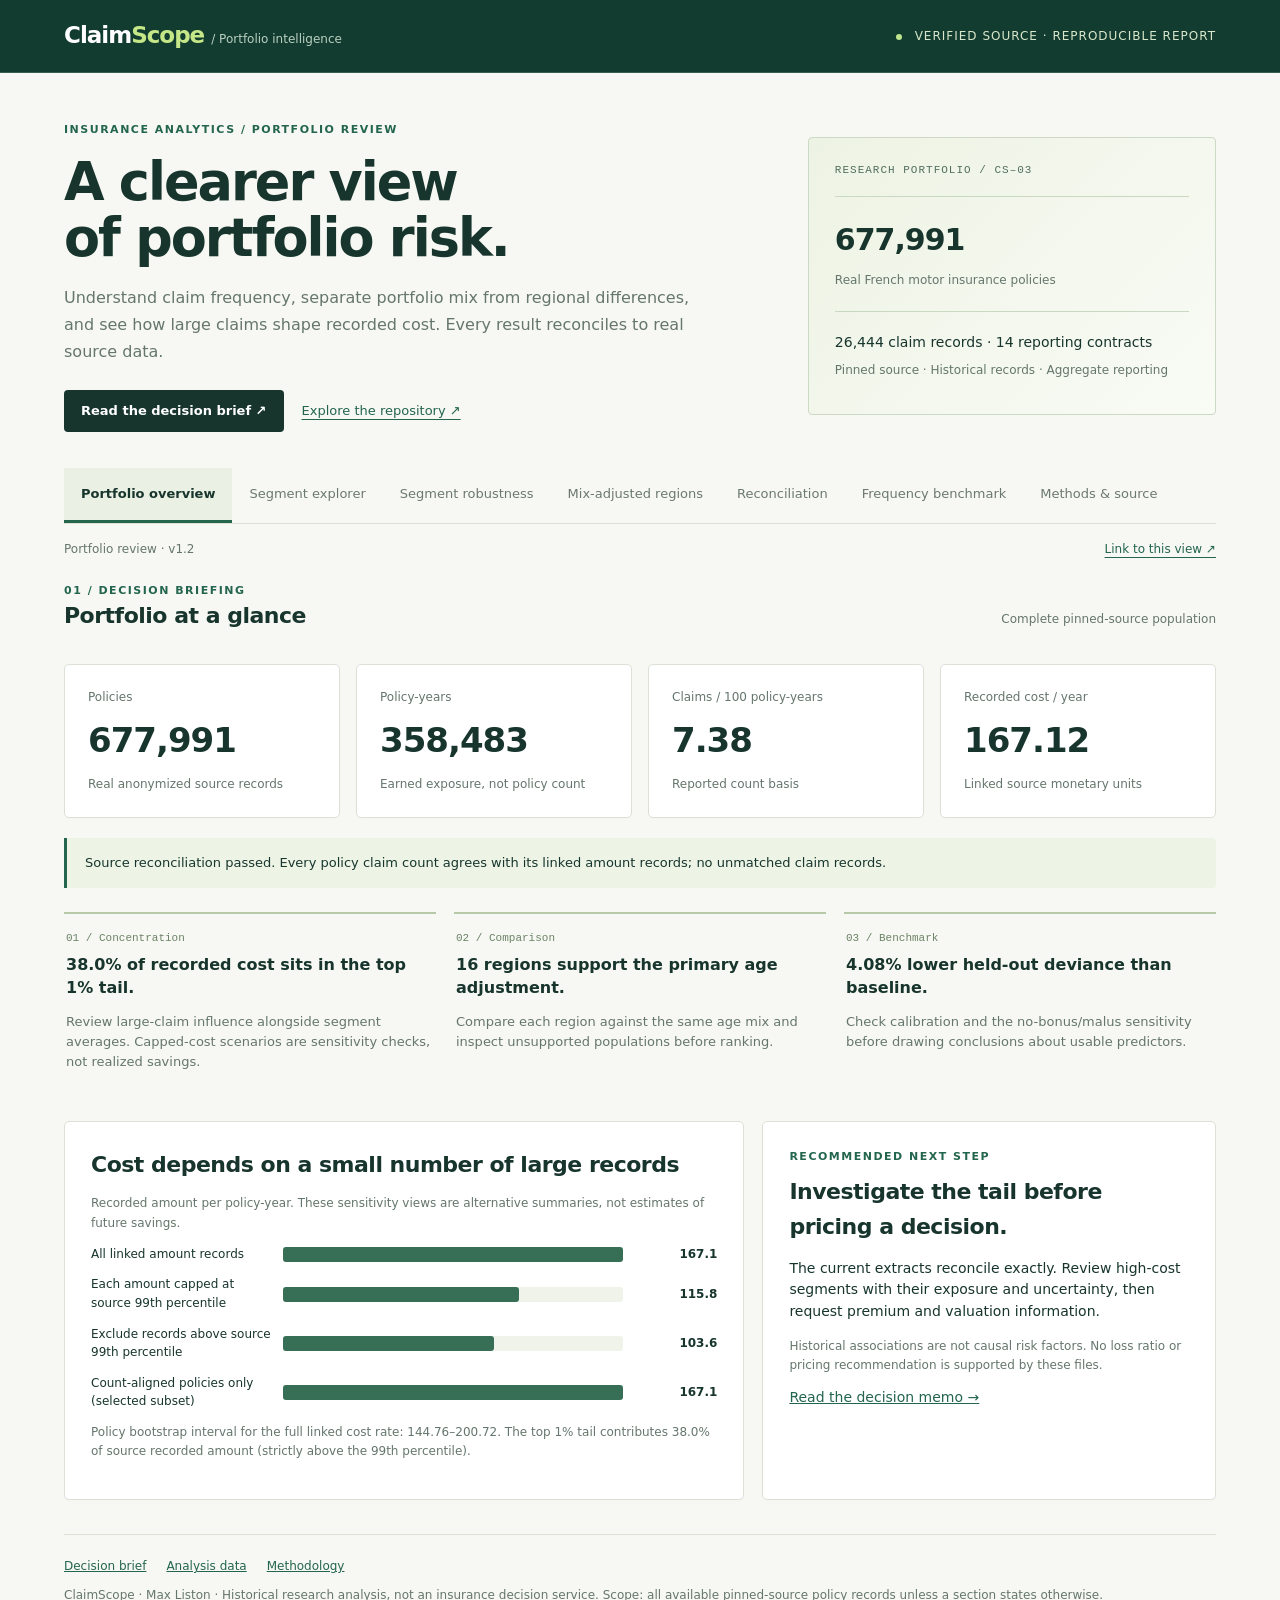
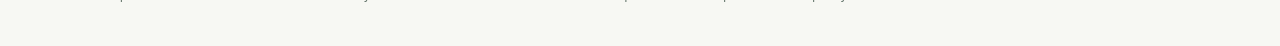
==== commit 5815e40e: "Add segment uncertainty, rank stability, and distribution verification" ====
--- a/docs/index.html
+++ b/docs/index.html
@@ -1,55 +1,1841 @@
 <!doctype html>
-<html lang="en"><head><meta charset="utf-8"><meta name="viewport" content="width=device-width,initial-scale=1"><title>ClaimScope · Insurance portfolio intelligence</title>
-<meta name="description" content="Auditable motor insurance portfolio reporting with real policy data, age-standardized regional comparisons, uncertainty estimates, and reproducible SQL."><style>
-:root{--ink:#17352d;--muted:#65766c;--paper:#f4f5ef;--line:#dce1d6;--green:#23654d;--lime:#c5e788;--orange:#b65d2b}*{box-sizing:border-box}body{margin:0;background:var(--paper);color:var(--ink);font:15px/1.55 system-ui,sans-serif}a{color:var(--green)}button,select{font:inherit}header{background:#133c30;color:#fff;padding:22px 5vw;display:flex;align-items:center;justify-content:space-between;gap:20px}.brand{font-size:23px;font-weight:760;letter-spacing:-1px}.brand span{color:var(--lime)}.status{font-size:12px;letter-spacing:1px;color:#d8e7cb}main{max-width:1380px;margin:auto;padding:40px 5vw}h1{font-size:clamp(32px,4vw,51px);line-height:1.1;letter-spacing:-1.8px;margin:14px 0 18px;max-width:850px}h2{font-size:22px;letter-spacing:-.5px;margin:0 0 10px}h3{font-size:16px;margin:0 0 8px}.eyebrow{font-size:11px;letter-spacing:1.5px;font-weight:750;text-transform:uppercase;color:var(--green)}.lede{max-width:780px;color:var(--muted);font-size:17px}.intro{padding-bottom:28px}.tabs{display:flex;gap:8px;flex-wrap:wrap;border-bottom:1px solid var(--line);padding-bottom:16px;margin-bottom:26px}.tabs button{border:1px solid var(--line);border-radius:24px;padding:9px 18px;background:transparent;color:var(--ink);cursor:pointer}.tabs button[aria-selected=true]{background:var(--ink);color:white;border-color:var(--ink)}button:focus-visible,select:focus-visible,a:focus-visible{outline:3px solid var(--orange);outline-offset:3px}.panel[hidden]{display:none}.cards{display:grid;grid-template-columns:repeat(4,1fr);gap:14px;margin:20px 0}.card,.box{border:1px solid var(--line);background:#fff;border-radius:12px;padding:22px}.card label{color:var(--muted);font-size:12px;display:block}.number{font-size:30px;font-weight:680;letter-spacing:-1px;margin:8px 0}.caption{font-size:12px;color:var(--muted)}.grid{display:grid;grid-template-columns:1.5fr 1fr;gap:18px;margin:18px 0}.note{padding:15px 18px;border-left:3px solid var(--orange);background:#fff5e9;border-radius:0 8px 8px 0;margin:18px 0;color:#61462e}.good{background:#eaf3dc;border-color:var(--green);color:var(--ink)}.controls{display:flex;gap:14px;align-items:end;flex-wrap:wrap;margin:20px 0}select{background:white;border:1px solid #b7c4b9;border-radius:6px;padding:9px;max-width:100%}.controls label{font-size:12px;display:grid;gap:5px;color:var(--muted)}.chart{min-height:100px}.barrow{display:grid;grid-template-columns:150px 1fr 90px;gap:12px;align-items:center;margin:12px 0;font-size:12px}.track{height:15px;background:#edf1e8;border-radius:3px;position:relative}.fill{height:100%;background:var(--green);border-radius:3px}.barrow small{color:var(--muted)}.scroll{overflow-x:auto}table{border-collapse:collapse;width:100%;font-size:12px;font-variant-numeric:tabular-nums}th{text-align:left;white-space:nowrap;color:var(--muted);font-weight:600;background:#f7f8f3}td,th{padding:12px 10px;border-bottom:1px solid var(--line)}td.num,th.num{text-align:right}tbody tr:hover{background:#f6f9f0}.pill{display:inline-block;font-size:11px;background:#edf4e2;padding:3px 8px;border-radius:16px}.warn{background:#fff0de;color:#8a4d20}.formula{background:#f4f6ee;padding:14px;border-radius:8px;font-family:ui-monospace,monospace;font-size:13px}.foot{border-top:1px solid var(--line);margin-top:34px;padding-top:22px;font-size:12px;color:var(--muted)}ul{padding-left:20px}li{margin:8px 0}.download{display:inline-block;padding:9px 14px;border-radius:6px;border:1px solid var(--green);color:var(--green);background:white;cursor:pointer;font-size:13px}.bullet{font-size:30px;color:var(--green)}.calbar{display:flex;height:13px;gap:2px;margin:3px 0}.calbar div{background:var(--green)}.calbar.pred div{background:#a7c56d}.legend{display:flex;gap:18px;font-size:12px;color:var(--muted)}.key{display:inline-block;width:10px;height:10px;background:var(--green);margin-right:5px}.key.light{background:#a7c56d}code{overflow-wrap:anywhere} @media(max-width:900px){.cards{grid-template-columns:repeat(2,1fr)}.grid{grid-template-columns:1fr}.barrow{grid-template-columns:115px 1fr 70px}main{padding:28px 5vw}.number{font-size:26px}}@media(max-width:480px){.cards{grid-template-columns:1fr 1fr}.card{padding:14px}.number{font-size:23px}.status{display:none}h1{letter-spacing:-1px}.box{padding:17px}}
+<html lang="en">
+  <head>
+    <meta charset="utf-8" />
+    <meta name="viewport" content="width=device-width,initial-scale=1" />
+    <title>ClaimScope · Insurance portfolio intelligence</title>
+    <meta
+      name="description"
+      content="Auditable motor insurance portfolio reporting with real policy data, age-standardized regional comparisons, uncertainty estimates, and reproducible SQL."
+    />
+    <style>
+      :root {
+  --ink: #17352d;
+  --muted: #65766c;
+  --paper: #f4f5ef;
+  --line: #dce1d6;
+  --green: #23654d;
+  --lime: #c5e788;
+  --orange: #b65d2b;
+}
+* {
+  box-sizing: border-box;
+}
+body {
+  margin: 0;
+  background: var(--paper);
+  color: var(--ink);
+  font:
+    15px/1.55 system-ui,
+    sans-serif;
+}
+a {
+  color: var(--green);
+}
+button,
+select {
+  font: inherit;
+}
+header {
+  background: #133c30;
+  color: #fff;
+  padding: 22px 5vw;
+  display: flex;
+  align-items: center;
+  justify-content: space-between;
+  gap: 20px;
+}
+.brand {
+  font-size: 23px;
+  font-weight: 760;
+  letter-spacing: -1px;
+}
+.brand span {
+  color: var(--lime);
+}
+.status {
+  font-size: 12px;
+  letter-spacing: 1px;
+  color: #d8e7cb;
+}
+main {
+  max-width: 1380px;
+  margin: auto;
+  padding: 40px 5vw;
+}
+h1 {
+  font-size: clamp(32px, 4vw, 51px);
+  line-height: 1.1;
+  letter-spacing: -1.8px;
+  margin: 14px 0 18px;
+  max-width: 850px;
+}
+h2 {
+  font-size: 22px;
+  letter-spacing: -0.5px;
+  margin: 0 0 10px;
+}
+h3 {
+  font-size: 16px;
+  margin: 0 0 8px;
+}
+.eyebrow {
+  font-size: 11px;
+  letter-spacing: 1.5px;
+  font-weight: 750;
+  text-transform: uppercase;
+  color: var(--green);
+}
+.lede {
+  max-width: 780px;
+  color: var(--muted);
+  font-size: 17px;
+}
+.intro {
+  padding-bottom: 28px;
+}
+.tabs {
+  display: flex;
+  gap: 8px;
+  flex-wrap: wrap;
+  border-bottom: 1px solid var(--line);
+  padding-bottom: 16px;
+  margin-bottom: 26px;
+}
+.tabs button {
+  border: 1px solid var(--line);
+  border-radius: 24px;
+  padding: 9px 18px;
+  background: transparent;
+  color: var(--ink);
+  cursor: pointer;
+}
+.tabs button[aria-selected="true"] {
+  background: var(--ink);
+  color: white;
+  border-color: var(--ink);
+}
+button:focus-visible,
+select:focus-visible,
+a:focus-visible {
+  outline: 3px solid var(--orange);
+  outline-offset: 3px;
+}
+.panel[hidden] {
+  display: none;
+}
+.cards {
+  display: grid;
+  grid-template-columns: repeat(4, 1fr);
+  gap: 14px;
+  margin: 20px 0;
+}
+.card,
+.box {
+  border: 1px solid var(--line);
+  background: #fff;
+  border-radius: 12px;
+  padding: 22px;
+}
+.card label {
+  color: var(--muted);
+  font-size: 12px;
+  display: block;
+}
+.number {
+  font-size: 30px;
+  font-weight: 680;
+  letter-spacing: -1px;
+  margin: 8px 0;
+}
+.caption {
+  font-size: 12px;
+  color: var(--muted);
+}
+.grid {
+  display: grid;
+  grid-template-columns: 1.5fr 1fr;
+  gap: 18px;
+  margin: 18px 0;
+}
+.note {
+  padding: 15px 18px;
+  border-left: 3px solid var(--orange);
+  background: #fff5e9;
+  border-radius: 0 8px 8px 0;
+  margin: 18px 0;
+  color: #61462e;
+}
+.good {
+  background: #eaf3dc;
+  border-color: var(--green);
+  color: var(--ink);
+}
+.controls {
+  display: flex;
+  gap: 14px;
+  align-items: end;
+  flex-wrap: wrap;
+  margin: 20px 0;
+}
+select {
+  background: white;
+  border: 1px solid #b7c4b9;
+  border-radius: 6px;
+  padding: 9px;
+  max-width: 100%;
+}
+.controls label {
+  font-size: 12px;
+  display: grid;
+  gap: 5px;
+  color: var(--muted);
+}
+.chart {
+  min-height: 100px;
+}
+.barrow {
+  display: grid;
+  grid-template-columns: 150px 1fr 90px;
+  gap: 12px;
+  align-items: center;
+  margin: 12px 0;
+  font-size: 12px;
+}
+.track {
+  height: 15px;
+  background: #edf1e8;
+  border-radius: 3px;
+  position: relative;
+}
+.fill {
+  height: 100%;
+  background: var(--green);
+  border-radius: 3px;
+}
+.barrow small {
+  color: var(--muted);
+}
+.scroll {
+  overflow-x: auto;
+}
+table {
+  border-collapse: collapse;
+  width: 100%;
+  font-size: 12px;
+  font-variant-numeric: tabular-nums;
+}
+th {
+  text-align: left;
+  white-space: nowrap;
+  color: var(--muted);
+  font-weight: 600;
+  background: #f7f8f3;
+}
+td,
+th {
+  padding: 12px 10px;
+  border-bottom: 1px solid var(--line);
+}
+td.num,
+th.num {
+  text-align: right;
+}
+tbody tr:hover {
+  background: #f6f9f0;
+}
+.pill {
+  display: inline-block;
+  font-size: 11px;
+  background: #edf4e2;
+  padding: 3px 8px;
+  border-radius: 16px;
+}
+.warn {
+  background: #fff0de;
+  color: #8a4d20;
+}
+.formula {
+  background: #f4f6ee;
+  padding: 14px;
+  border-radius: 8px;
+  font-family: ui-monospace, monospace;
+  font-size: 13px;
+}
+.foot {
+  border-top: 1px solid var(--line);
+  margin-top: 34px;
+  padding-top: 22px;
+  font-size: 12px;
+  color: var(--muted);
+}
+ul {
+  padding-left: 20px;
+}
+li {
+  margin: 8px 0;
+}
+.download {
+  display: inline-block;
+  padding: 9px 14px;
+  border-radius: 6px;
+  border: 1px solid var(--green);
+  color: var(--green);
+  background: white;
+  cursor: pointer;
+  font-size: 13px;
+}
+.bullet {
+  font-size: 30px;
+  color: var(--green);
+}
+.calbar {
+  display: flex;
+  height: 13px;
+  gap: 2px;
+  margin: 3px 0;
+}
+.calbar div {
+  background: var(--green);
+}
+.calbar.pred div {
+  background: #a7c56d;
+}
+.legend {
+  display: flex;
+  gap: 18px;
+  font-size: 12px;
+  color: var(--muted);
+}
+.key {
+  display: inline-block;
+  width: 10px;
+  height: 10px;
+  background: var(--green);
+  margin-right: 5px;
+}
+.key.light {
+  background: #a7c56d;
+}
+code {
+  overflow-wrap: anywhere;
+}
+@media (max-width: 900px) {
+  .cards {
+    grid-template-columns: repeat(2, 1fr);
+  }
+  .grid {
+    grid-template-columns: 1fr;
+  }
+  .barrow {
+    grid-template-columns: 115px 1fr 70px;
+  }
+  main {
+    padding: 28px 5vw;
+  }
+  .number {
+    font-size: 26px;
+  }
+}
+@media (max-width: 480px) {
+  .cards {
+    grid-template-columns: 1fr 1fr;
+  }
+  .card {
+    padding: 14px;
+  }
+  .number {
+    font-size: 23px;
+  }
+  .status {
+    display: none;
+  }
+  h1 {
+    letter-spacing: -1px;
+  }
+  .box {
+    padding: 17px;
+  }
+}
 
 /* Portfolio review edition: typography, hierarchy, and compact analytical views. */
-body{background:#f7f8f3;font-size:14px;-webkit-font-smoothing:antialiased}
-header{padding:18px 5vw;border-bottom:1px solid #386052}
-main{max-width:1440px;padding-top:48px}.intro{display:grid;grid-template-columns:1.7fr 1fr;gap:50px;align-items:center;padding-bottom:36px}
-h1{font-size:clamp(36px,4.1vw,57px);font-weight:650;letter-spacing:-2px;line-height:1.07;margin-top:16px}.lede{font-size:16px;line-height:1.7;max-width:640px}
-.hero-aside{border:1px solid #ccd9c5;background:linear-gradient(135deg,#edf3e4,#f9fbf5);border-radius:4px;padding:26px;position:relative}.hero-aside .rule{height:1px;background:#cad8c1;margin:20px 0}.hero-aside .big{font-size:30px;font-weight:650;letter-spacing:-1px}.hero-aside p{margin:8px 0}.report-code{font:11px ui-monospace,monospace;letter-spacing:1px;color:#536e5e}
-.hero-actions{display:flex;gap:18px;align-items:center;margin-top:24px}.primary-link{background:var(--ink);color:white;text-decoration:none;padding:11px 17px;border-radius:4px;font-weight:600;font-size:13px}.secondary-link{font-size:13px;text-underline-offset:4px}.tabs{gap:0;padding:0;margin-bottom:32px}.tabs button{border:0;border-radius:0;border-bottom:3px solid transparent;padding:16px 17px;color:#6c796e;font-size:13px}.tabs button[aria-selected=true]{border-color:var(--green);background:#eaf0e3;color:var(--ink);font-weight:700}.card,.box{border-radius:5px;box-shadow:0 2px 5px #233b2403}.card{padding:23px}.number{font-size:34px;font-weight:650;font-variant-numeric:tabular-nums}.box{padding:26px}.cards{gap:16px}.note{font-size:13px;border-radius:0 4px 4px 0}.note.good{background:#edf4e6}.findings{display:grid;grid-template-columns:repeat(3,1fr);gap:18px;margin-top:24px}.finding{border-top:2px solid #b7c9a8;padding:18px 2px}.finding .index{font:11px ui-monospace,monospace;color:#6c8267;display:block;margin-bottom:10px}.finding h3{font-size:16px;line-height:1.4}.finding p{font-size:13px;color:var(--muted)}.caption{line-height:1.6}.barrow{grid-template-columns:180px 1fr 82px}.barrow b{font-variant-numeric:tabular-nums;text-align:right}.track{background:#f0f3e9}.fill{background:#376e56}.metric-head{display:flex;justify-content:space-between;gap:16px;align-items:baseline}.status-dot{display:inline-block;width:6px;height:6px;border-radius:50%;background:#bfe58e;margin-right:8px}.skip{position:absolute;top:-50px;left:20px;padding:8px;background:white;z-index:10}.skip:focus{top:8px}.sr-only{position:absolute;width:1px;height:1px;padding:0;margin:-1px;overflow:hidden;clip:rect(0,0,0,0);white-space:nowrap;border:0}.delta{font-variant-numeric:tabular-nums}.region-row{display:grid;grid-template-columns:180px 1fr 100px;align-items:center;gap:15px;margin:14px 0;font-size:12px}.dual-track{height:18px;position:relative;background:#f5f7ef}.dual-track i{display:block;height:7px;position:absolute;left:0;background:#b4c88b;top:1px}.dual-track i.adjusted{top:10px;background:#376e56}.support-badge{font-size:11px;padding:3px 6px;background:#edf4e2;color:#315c37;white-space:nowrap}.model-comparison{margin-top:24px}.footer-links{display:flex;gap:20px;flex-wrap:wrap;margin-bottom:10px}
-@media(max-width:1000px){.intro{grid-template-columns:1.4fr 1fr;gap:25px}.tabs button{padding:13px 10px;font-size:12px}.barrow{grid-template-columns:140px 1fr 70px}}
-@media(max-width:700px){main{padding-top:28px}.intro{grid-template-columns:1fr;gap:20px}.hero-aside{padding:20px}.hero-aside .rule{margin:12px 0}.hero-aside .big{font-size:25px}.findings{grid-template-columns:1fr;gap:0}.tabs{display:grid;grid-template-columns:repeat(3,1fr)}.tabs button{font-size:12px;padding:12px 7px}.box{padding:18px}.barrow{grid-template-columns:120px 1fr 65px}.region-row{grid-template-columns:110px 1fr 75px}.number{font-size:27px}.hero-actions{gap:12px;flex-wrap:wrap}}
-@media print{header,.tabs,.controls,.hero-actions{display:none}main{padding:0}.intro{display:block}.hero-aside{display:none}body{background:white}.panel[hidden]{display:none}.card,.box{break-inside:avoid;box-shadow:none}.findings{display:block}h1{font-size:32px}.foot{font-size:10px}}
-</style></head><body>
-<a class="skip" href="#report">Skip to report</a><header><div class="brand">Claim<span>Scope</span> <span style="font-size:12px;font-weight:400;letter-spacing:0;color:#b9d0c1"> / Portfolio intelligence</span></div><div class="status"><span class="status-dot"></span> VERIFIED SOURCE · REPRODUCIBLE REPORT</div></header>
-<main id="report"><div class="intro"><div><div class="eyebrow">Insurance analytics / Portfolio review</div><h1>A clearer view<br>of portfolio risk.</h1><p class="lede">Understand claim frequency, separate portfolio mix from regional differences, and see how large claims shape recorded cost. Every result reconciles to real source data.</p><div class="hero-actions"><a class="primary-link" href="reports/EXECUTIVE_MEMO.md">Read the decision brief ↗</a><a class="secondary-link" href="https://github.com/MaxListon/claimscope-insurance-analytics">Explore the repository ↗</a></div></div><aside class="hero-aside" aria-label="Report coverage"><div class="report-code">RESEARCH PORTFOLIO / CS–02</div><div class="rule"></div><div class="big" id="hero-policies"></div><p class="caption">Real French motor insurance policies</p><div class="rule"></div><p id="hero-coverage"></p><p class="caption">Pinned source · Historical records · Aggregate reporting</p></aside></div>
-<nav class="tabs" aria-label="Report sections" role="tablist"><button role="tab" id="tab-overview" aria-controls="overview" aria-selected="true" data-tab="overview">Portfolio overview</button><button role="tab" id="tab-segments" aria-controls="segments" aria-selected="false" data-tab="segments">Segment explorer</button><button role="tab" id="tab-regions" aria-controls="regions" aria-selected="false" data-tab="regions">Mix-adjusted regions</button><button role="tab" id="tab-quality" aria-controls="quality" aria-selected="false" data-tab="quality">Reconciliation</button><button role="tab" id="tab-model" aria-controls="model" aria-selected="false" data-tab="model">Frequency benchmark</button><button role="tab" id="tab-methods" aria-controls="methods" aria-selected="false" data-tab="methods">Methods & source</button></nav>
-<section class="panel" id="overview" role="tabpanel" aria-labelledby="tab-overview"><div class="eyebrow">01 / Decision briefing</div><div class="metric-head"><h2>Portfolio at a glance</h2><span class="caption">Complete pinned-source population</span></div><div class="cards" id="overview-cards"></div><div class="note good" id="overview-note"></div><div class="findings" id="decision-findings"></div><div class="grid"><div class="box"><h2>Cost depends on a small number of large records</h2><p class="caption">Recorded amount per policy-year. These sensitivity views are alternative summaries, not estimates of future savings.</p><div id="sensitivity" class="chart"></div><p class="caption" id="interval"></p></div><div class="box"><div class="eyebrow">Recommended next step</div><h2 style="margin-top:10px">Investigate the tail before pricing a decision.</h2><p>The current extracts reconcile exactly. Review high-cost segments with their exposure and uncertainty, then request premium and valuation information.</p><p class="caption">Historical associations are not causal risk factors. No loss ratio or pricing recommendation is supported by these files.</p><a href="reports/EXECUTIVE_MEMO.md">Read the decision memo →</a></div></div></section>
-<section class="panel" id="segments" role="tabpanel" aria-labelledby="tab-segments" hidden><div class="eyebrow">02 / Portfolio segmentation</div><h2>Compare rates, not just totals</h2><p class="caption">Controls affect this section only. Portfolio, reconciliation, and benchmark figures use the complete relevant population.</p><div class="controls"><label>Group policies by<select aria-label="Group policies by" id="dimension"></select></label><label>Compare metric<select aria-label="Compare metric" id="metric"><option value="frequency">Reported claims / 100 policy-years</option><option value="recorded_cost_per_year">Recorded amount / policy-year</option><option value="mean_recorded_claim">Mean recorded claim amount</option></select></label><label>Minimum policy-years<select aria-label="Minimum policy-years" id="minimum"><option value="0">All segments</option><option value="1000" selected>1,000</option><option value="5000">5,000</option><option value="20000">20,000</option></select></label><button class="download" id="download">Export visible rows (CSV)</button></div><div class="box"><div id="segment-chart"></div><p class="caption">Bars sorted by selected metric. Full table includes 95% Poisson frequency intervals, which assume independent Poisson counts and may understate uncertainty under heterogeneity.</p><div class="scroll"><table id="segment-table"></table></div></div><div class="note">Count frequency uses reported policy counts. Recorded amount metrics use linked amount records. Their definitions differ when extracts disagree. Low-volume segments are flagged; raw comparisons do not adjust for portfolio mix.</div></section>
-<section class="panel" id="regions" role="tabpanel" aria-labelledby="tab-regions" hidden><div class="eyebrow">Portfolio mix / Direct standardization</div><h2>How much does the age mix change the comparison?</h2><p class="lede">Apply the same portfolio-wide driver-age distribution to every supported region. Compare crude frequency with an age-standardized rate before interpreting a regional ranking.</p><div class="cards" id="region-cards"></div><div class="box"><div class="controls"><label>Rank regions by<select id="region-sort" aria-label="Rank regions by"><option value="standardized_rate">Age-standardized frequency</option><option value="crude_rate">Crude frequency</option></select></label><label>Minimum exposure in every age band<select id="region-support" aria-label="Minimum exposure in every age band"><option value="50">50 policy-years</option><option value="100" selected>100 policy-years</option><option value="250">250 policy-years</option></select></label></div><div class="legend"><span><i class="key light"></i>Crude</span><span><i class="key"></i>Age-standardized</span></div><div id="region-chart" aria-live="polite"></div><p class="caption">Claims per 100 policy-years. A common age distribution removes measured age composition only. Region differences can still reflect other products, drivers, vehicles, or selection.</p><div class="scroll"><table id="region-table"></table></div><p class="caption">95% standardized intervals use independent Poisson cell counts and a normal approximation. Regions failing any age-band exposure requirement remain visible as unsupported; their rates are not imputed.</p></div><div class="note">A standardized rate is a descriptive comparison, not a causal regional effect or an underwriting recommendation. Rankings are exploratory and do not adjust for multiple comparisons.</div><p class="caption"><a href="reports/regions.csv">Download the primary standardization report (100 policy-years per age band)</a></p></section>
-<section class="panel" id="quality" role="tabpanel" aria-labelledby="tab-quality" hidden><div class="eyebrow">03 / Audit trail</div><h2>Every total has a route back to the source</h2><div class="cards" id="quality-cards"></div><div class="box"><h3>Policy count vs amount-record count</h3><div class="scroll"><table id="reconciliation-table"></table></div><p class="caption">All policy records remain in the denominator, including those without a claim. Orphan amount records are excluded from linked metrics and explicitly reconciled to source totals.</p></div><div class="grid"><div class="box"><h3>Build contracts</h3><div id="checks"></div></div><div class="box"><h3>The join that breaks a report</h3><p>A policy with three amount records appears three times after a direct join. Summing its exposure would count it three times.</p><div class="formula">claims → GROUP BY policy → LEFT JOIN policies</div><p id="join-warning"></p><p class="caption">Duplicate-looking amount records are retained: the source provides no claim ID to establish that identical amounts are duplicate claims.</p></div></div></section>
-<section class="panel" id="model" role="tabpanel" aria-labelledby="tab-model" hidden><div class="eyebrow">04 / Held-out diagnostic</div><h2>Measure model performance—and its dependencies</h2><p>Regularized Poisson regression predicts annual claim frequency. Exposure weights make a short policy contribute proportionally less than a full policy-year.</p><div class="cards" id="model-cards"></div><div class="grid"><div class="box"><h3>Calibration across held-out risk deciles</h3><div class="legend"><span><i class="key"></i>Observed</span><span><i class="key light"></i>Predicted</span></div><div id="calibration"></div><p class="caption">Claims per 100 policy-years; deciles use predicted rate. Tied predictions are deterministically ordered by policy ID. The downloadable CSV preserves exposure and counts.</p></div><div class="box"><h3>Evaluation design</h3><div id="model-details"></div><p>Features: driver age band, vehicle age band, bonus/malus band, area, fuel, region, and vehicle power. Identifiers and amount-record outcomes are excluded.</p><p class="caption">Policy ID hashing separates train / validation / test. No dates or customer linkage are available, so this is neither temporal validation nor evidence of generalization to new customers. Bonus/malus availability at underwriting is unverified.</p></div></div><div class="box model-comparison"><h3>Does the result depend on bonus/malus information?</h3><p class="caption">A frozen sensitivity model removes bonus/malus, whose availability at original underwriting is unverified. The original split and selected regularization are unchanged. This extension follows inspection of the original holdout; it is not fresh validation.</p><div class="scroll"><table id="ablation-table"></table></div><p id="model-uncertainty" class="caption"></p></div><div class="note">Exploratory benchmark only. No premium quoting, underwriting, protected-group fairness conclusion, or production model endpoint. Lower deviance measures average count fit, not profit.</div></section>
-<section class="panel" id="methods" role="tabpanel" aria-labelledby="tab-methods" hidden><div class="eyebrow">05 / Reproducibility</div><h2>Definitions that travel with the dashboard</h2><div class="grid"><div class="box"><h3>Metric dictionary</h3><ul><li><b>Policy-years:</b> sum of source exposure, without clipping values above one.</li><li><b>Frequency:</b> reported claim count ÷ policy-years.</li><li><b>Recorded cost / year:</b> linked recorded amounts ÷ policy-years.</li><li><b>Mean recorded claim:</b> linked recorded amounts ÷ linked amount-record count.</li><li><b>Loss ratio:</b> unavailable, because earned premium is absent.</li></ul><p>Amount units are left as source monetary units; inflation and valuation dates are not available. Some amounts follow French IRSA-IDA settlement conventions.</p></div><div class="box"><h3>Real source, pinned version</h3><p>CASdatasets · freMTPL2freq and freMTPL2sev. Anonymized French motor third-party liability records from a private insurer.</p><p><a href="https://github.com/dutangc/CASdatasets" target="_blank" rel="noopener">Original dataset repository ↗</a></p><p class="caption" id="source-version"></p><p>Policy bootstrap: 400 resamples, seed 20261110. All claims belonging to a policy remain together. This measures sample variability, not reserve uncertainty, inflation, or future portfolio drift.</p><p><a href="reports/analysis.json">Download analysis JSON</a> · <a href="reports/segments.csv">Segment CSV</a> · <a href="reports/calibration.csv">Calibration CSV</a></p></div></div><div class="note good">Rebuild with the Python pipeline to verify source fingerprints, rerun SQL reconciliation, refit the benchmark, and regenerate every figure. This page works offline and includes aggregate results only.</div></section>
-<div class="foot"><div class="footer-links"><a href="reports/EXECUTIVE_MEMO.md">Decision brief</a><a href="reports/analysis.json">Analysis data</a><a href="https://github.com/MaxListon/claimscope-insurance-analytics/blob/main/docs/METHODOLOGY.md">Methodology</a></div>ClaimScope · Max Liston · Historical research analysis, not an insurance decision service. Scope: all available pinned-source policy records unless a section states otherwise.</div></main>
-<script id="dataset" type="application/json">{"region_scenarios": {"50": [{"region": "Alsace", "exposure": 1209.1158230406, "claims": 92, "crude_rate": 0.0760886577, "standardized_rate": null, "standardized_lower": null, "standardized_upper": null, "minimum_cell_exposure": 39.9727322404, "supported": false, "reason": "Insufficient exposure in at least one reference age band", "crude_rank": null, "standardized_rank": null, "rank_change": null}, {"region": "Aquitaine", "exposure": 14322.1666921177, "claims": 1055, "crude_rate": 0.0736620389, "standardized_rate": 0.0739226794, "standardized_lower": 0.0694545718, "standardized_upper": 0.078390787, "minimum_cell_exposure": 471.4921768096, "supported": true, "reason": "All reference age bands supported", "crude_rank": 8.0, "standardized_rank": 8.0, "rank_change": 0.0}, {"region": "Auvergne", "exposure": 2322.8842286099, "claims": 141, "crude_rate": 0.0607003992, "standardized_rate": 0.0600999914, "standardized_lower": 0.050097948, "standardized_upper": 0.0701020348, "minimum_cell_exposure": 79.8146575342, "supported": true, "reason": "All reference age bands supported", "crude_rank": 17.0, "standardized_rank": 17.0, "rank_change": 0.0}, {"region": "Basse-Normandie", "exposure": 6657.8011423011, "claims": 452, "crude_rate": 0.0678902824, "standardized_rate": 0.0669445706, "standardized_lower": 0.0607449045, "standardized_upper": 0.0731442366, "minimum_cell_exposure": 294.833113257, "supported": true, "reason": "All reference age bands supported", "crude_rank": 14.0, "standardized_rank": 15.0, "rank_change": -1.0}, {"region": "Bourgogne", "exposure": 5025.0986091773, "claims": 345, "crude_rate": 0.0686553691, "standardized_rate": 0.0673746789, "standardized_lower": 0.0602124572, "standardized_upper": 0.0745369005, "minimum_cell_exposure": 227.3638131597, "supported": true, "reason": "All reference age bands supported", "crude_rank": 13.0, "standardized_rank": 14.0, "rank_change": -1.0}, {"region": "Bretagne", "exposure": 27752.4436746762, "claims": 1871, "crude_rate": 0.0674174866, "standardized_rate": 0.0677911389, "standardized_lower": 0.0647130413, "standardized_upper": 0.0708692366, "minimum_cell_exposure": 912.5113197096, "supported": true, "reason": "All reference age bands supported", "crude_rank": 15.0, "standardized_rank": 13.0, "rank_change": 2.0}, {"region": "Centre", "exposure": 102707.8533857314, "claims": 6475, "crude_rate": 0.0630428909, "standardized_rate": 0.0630267037, "standardized_lower": 0.0614841957, "standardized_upper": 0.0645692117, "minimum_cell_exposure": 4221.0096324575, "supported": true, "reason": "All reference age bands supported", "crude_rank": 16.0, "standardized_rank": 16.0, "rank_change": 0.0}, {"region": "Champagne-Ardenne", "exposure": 1204.881509095, "claims": 77, "crude_rate": 0.0639066991, "standardized_rate": null, "standardized_lower": null, "standardized_upper": null, "minimum_cell_exposure": 39.4454794521, "supported": false, "reason": "Insufficient exposure in at least one reference age band", "crude_rank": null, "standardized_rank": null, "rank_change": null}, {"region": "Corse", "exposure": 1765.9353993562, "claims": 132, "crude_rate": 0.0747479212, "standardized_rate": 0.0750478795, "standardized_lower": 0.062204842, "standardized_upper": 0.0878909171, "minimum_cell_exposure": 56.252739726, "supported": true, "reason": "All reference age bands supported", "crude_rank": 7.0, "standardized_rank": 7.0, "rank_change": 0.0}, {"region": "Franche-Comte", "exposure": 564.0129463283, "claims": 38, "crude_rate": 0.06737434, "standardized_rate": null, "standardized_lower": null, "standardized_upper": null, "minimum_cell_exposure": 31.88, "supported": false, "reason": "Insufficient exposure in at least one reference age band", "crude_rank": null, "standardized_rank": null, "rank_change": null}, {"region": "Haute-Normandie", "exposure": 3177.682181301, "claims": 220, "crude_rate": 0.0692328519, "standardized_rate": 0.069088816, "standardized_lower": 0.0598661424, "standardized_upper": 0.0783114895, "minimum_cell_exposure": 111.6546500487, "supported": true, "reason": "All reference age bands supported", "crude_rank": 12.0, "standardized_rank": 12.0, "rank_change": 0.0}, {"region": "Ile-de-France", "exposure": 30207.1619544875, "claims": 2591, "crude_rate": 0.0857743605, "standardized_rate": 0.0865900453, "standardized_lower": 0.0832059725, "standardized_upper": 0.0899741182, "minimum_cell_exposure": 816.763678419, "supported": true, "reason": "All reference age bands supported", "crude_rank": 3.0, "standardized_rank": 2.0, "rank_change": 1.0}, {"region": "Languedoc-Roussillon", "exposure": 14736.1041769594, "claims": 1068, "crude_rate": 0.0724750577, "standardized_rate": 0.072156634, "standardized_lower": 0.0678147447, "standardized_upper": 0.0764985233, "minimum_cell_exposure": 442.4285477955, "supported": true, "reason": "All reference age bands supported", "crude_rank": 9.0, "standardized_rank": 9.0, "rank_change": 0.0}, {"region": "Limousin", "exposure": 2395.9945422562, "claims": 197, "crude_rate": 0.0822205546, "standardized_rate": 0.0832822543, "standardized_lower": 0.0714515245, "standardized_upper": 0.095112984, "minimum_cell_exposure": 53.5554719665, "supported": true, "reason": "All reference age bands supported", "crude_rank": 5.0, "standardized_rank": 4.0, "rank_change": 1.0}, {"region": "Lorraine", "exposure": 8113.7779721536, "claims": 468, "crude_rate": 0.0576796656, "standardized_rate": 0.0585117432, "standardized_lower": 0.0530251233, "standardized_upper": 0.0639983632, "minimum_cell_exposure": 223.7746575342, "supported": true, "reason": "All reference age bands supported", "crude_rank": 18.0, "standardized_rank": 18.0, "rank_change": 0.0}, {"region": "Midi-Pyrenees", "exposure": 7020.1085545325, "claims": 369, "crude_rate": 0.0525632897, "standardized_rate": 0.0525236968, "standardized_lower": 0.0471212138, "standardized_upper": 0.0579261797, "minimum_cell_exposure": 154.3447645782, "supported": true, "reason": "All reference age bands supported", "crude_rank": 19.0, "standardized_rank": 19.0, "rank_change": 0.0}, {"region": "Nord-Pas-de-Calais", "exposure": 11496.9742690321, "claims": 944, "crude_rate": 0.0821085599, "standardized_rate": 0.0801753476, "standardized_lower": 0.0747653124, "standardized_upper": 0.0855853827, "minimum_cell_exposure": 563.876988547, "supported": true, "reason": "All reference age bands supported", "crude_rank": 6.0, "standardized_rank": 6.0, "rank_change": 0.0}, {"region": "Pays-de-la-Loire", "exposure": 21931.1511647578, "claims": 1576, "crude_rate": 0.0718612529, "standardized_rate": 0.071633135, "standardized_lower": 0.0680659891, "standardized_upper": 0.0752002809, "minimum_cell_exposure": 766.6649636949, "supported": true, "reason": "All reference age bands supported", "crude_rank": 10.0, "standardized_rank": 10.0, "rank_change": 0.0}, {"region": "Picardie", "exposure": 3574.4102208249, "claims": 314, "crude_rate": 0.0878466602, "standardized_rate": 0.08251437, "standardized_lower": 0.0729620799, "standardized_upper": 0.09206666, "minimum_cell_exposure": 197.818326222, "supported": true, "reason": "All reference age bands supported", "crude_rank": 2.0, "standardized_rank": 5.0, "rank_change": -3.0}, {"region": "Poitou-Charentes", "exposure": 11163.4087154727, "claims": 800, "crude_rate": 0.0716626991, "standardized_rate": 0.071312326, "standardized_lower": 0.066360681, "standardized_upper": 0.0762639709, "minimum_cell_exposure": 448.6255715248, "supported": true, "reason": "All reference age bands supported", "crude_rank": 11.0, "standardized_rank": 11.0, "rank_change": 0.0}, {"region": "Provence-Alpes-Cotes-D'Azur", "exposure": 35790.3210150457, "claims": 2986, "crude_rate": 0.0834303777, "standardized_rate": 0.0844943057, "standardized_lower": 0.0814425137, "standardized_upper": 0.0875460978, "minimum_cell_exposure": 881.7487543978, "supported": true, "reason": "All reference age bands supported", "crude_rank": 4.0, "standardized_rank": 3.0, "rank_change": 1.0}, {"region": "Rhone-Alpes", "exposure": 45343.5472857246, "claims": 4233, "crude_rate": 0.0933539666, "standardized_rate": 0.0935805, "standardized_lower": 0.0907506179, "standardized_upper": 0.096410382, "minimum_cell_exposure": 1428.8008413803, "supported": true, "reason": "All reference age bands supported", "crude_rank": 1.0, "standardized_rank": 1.0, "rank_change": 0.0}], "100": [{"region": "Alsace", "exposure": 1209.1158230406, "claims": 92, "crude_rate": 0.0760886577, "standardized_rate": null, "standardized_lower": null, "standardized_upper": null, "minimum_cell_exposure": 39.9727322404, "supported": false, "reason": "Insufficient exposure in at least one reference age band", "crude_rank": null, "standardized_rank": null, "rank_change": null}, {"region": "Aquitaine", "exposure": 14322.1666921177, "claims": 1055, "crude_rate": 0.0736620389, "standardized_rate": 0.0739226794, "standardized_lower": 0.0694545718, "standardized_upper": 0.078390787, "minimum_cell_exposure": 471.4921768096, "supported": true, "reason": "All reference age bands supported", "crude_rank": 6.0, "standardized_rank": 6.0, "rank_change": 0.0}, {"region": "Auvergne", "exposure": 2322.8842286099, "claims": 141, "crude_rate": 0.0607003992, "standardized_rate": null, "standardized_lower": null, "standardized_upper": null, "minimum_cell_exposure": 79.8146575342, "supported": false, "reason": "Insufficient exposure in at least one reference age band", "crude_rank": null, "standardized_rank": null, "rank_change": null}, {"region": "Basse-Normandie", "exposure": 6657.8011423011, "claims": 452, "crude_rate": 0.0678902824, "standardized_rate": 0.0669445706, "standardized_lower": 0.0607449045, "standardized_upper": 0.0731442366, "minimum_cell_exposure": 294.833113257, "supported": true, "reason": "All reference age bands supported", "crude_rank": 12.0, "standardized_rank": 13.0, "rank_change": -1.0}, {"region": "Bourgogne", "exposure": 5025.0986091773, "claims": 345, "crude_rate": 0.0686553691, "standardized_rate": 0.0673746789, "standardized_lower": 0.0602124572, "standardized_upper": 0.0745369005, "minimum_cell_exposure": 227.3638131597, "supported": true, "reason": "All reference age bands supported", "crude_rank": 11.0, "standardized_rank": 12.0, "rank_change": -1.0}, {"region": "Bretagne", "exposure": 27752.4436746762, "claims": 1871, "crude_rate": 0.0674174866, "standardized_rate": 0.0677911389, "standardized_lower": 0.0647130413, "standardized_upper": 0.0708692366, "minimum_cell_exposure": 912.5113197096, "supported": true, "reason": "All reference age bands supported", "crude_rank": 13.0, "standardized_rank": 11.0, "rank_change": 2.0}, {"region": "Centre", "exposure": 102707.8533857314, "claims": 6475, "crude_rate": 0.0630428909, "standardized_rate": 0.0630267037, "standardized_lower": 0.0614841957, "standardized_upper": 0.0645692117, "minimum_cell_exposure": 4221.0096324575, "supported": true, "reason": "All reference age bands supported", "crude_rank": 14.0, "standardized_rank": 14.0, "rank_change": 0.0}, {"region": "Champagne-Ardenne", "exposure": 1204.881509095, "claims": 77, "crude_rate": 0.0639066991, "standardized_rate": null, "standardized_lower": null, "standardized_upper": null, "minimum_cell_exposure": 39.4454794521, "supported": false, "reason": "Insufficient exposure in at least one reference age band", "crude_rank": null, "standardized_rank": null, "rank_change": null}, {"region": "Corse", "exposure": 1765.9353993562, "claims": 132, "crude_rate": 0.0747479212, "standardized_rate": null, "standardized_lower": null, "standardized_upper": null, "minimum_cell_exposure": 56.252739726, "supported": false, "reason": "Insufficient exposure in at least one reference age band", "crude_rank": null, "standardized_rank": null, "rank_change": null}, {"region": "Franche-Comte", "exposure": 564.0129463283, "claims": 38, "crude_rate": 0.06737434, "standardized_rate": null, "standardized_lower": null, "standardized_upper": null, "minimum_cell_exposure": 31.88, "supported": false, "reason": "Insufficient exposure in at least one reference age band", "crude_rank": null, "standardized_rank": null, "rank_change": null}, {"region": "Haute-Normandie", "exposure": 3177.682181301, "claims": 220, "crude_rate": 0.0692328519, "standardized_rate": 0.069088816, "standardized_lower": 0.0598661424, "standardized_upper": 0.0783114895, "minimum_cell_exposure": 111.6546500487, "supported": true, "reason": "All reference age bands supported", "crude_rank": 10.0, "standardized_rank": 10.0, "rank_change": 0.0}, {"region": "Ile-de-France", "exposure": 30207.1619544875, "claims": 2591, "crude_rate": 0.0857743605, "standardized_rate": 0.0865900453, "standardized_lower": 0.0832059725, "standardized_upper": 0.0899741182, "minimum_cell_exposure": 816.763678419, "supported": true, "reason": "All reference age bands supported", "crude_rank": 3.0, "standardized_rank": 2.0, "rank_change": 1.0}, {"region": "Languedoc-Roussillon", "exposure": 14736.1041769594, "claims": 1068, "crude_rate": 0.0724750577, "standardized_rate": 0.072156634, "standardized_lower": 0.0678147447, "standardized_upper": 0.0764985233, "minimum_cell_exposure": 442.4285477955, "supported": true, "reason": "All reference age bands supported", "crude_rank": 7.0, "standardized_rank": 7.0, "rank_change": 0.0}, {"region": "Limousin", "exposure": 2395.9945422562, "claims": 197, "crude_rate": 0.0822205546, "standardized_rate": null, "standardized_lower": null, "standardized_upper": null, "minimum_cell_exposure": 53.5554719665, "supported": false, "reason": "Insufficient exposure in at least one reference age band", "crude_rank": null, "standardized_rank": null, "rank_change": null}, {"region": "Lorraine", "exposure": 8113.7779721536, "claims": 468, "crude_rate": 0.0576796656, "standardized_rate": 0.0585117432, "standardized_lower": 0.0530251233, "standardized_upper": 0.0639983632, "minimum_cell_exposure": 223.7746575342, "supported": true, "reason": "All reference age bands supported", "crude_rank": 15.0, "standardized_rank": 15.0, "rank_change": 0.0}, {"region": "Midi-Pyrenees", "exposure": 7020.1085545325, "claims": 369, "crude_rate": 0.0525632897, "standardized_rate": 0.0525236968, "standardized_lower": 0.0471212138, "standardized_upper": 0.0579261797, "minimum_cell_exposure": 154.3447645782, "supported": true, "reason": "All reference age bands supported", "crude_rank": 16.0, "standardized_rank": 16.0, "rank_change": 0.0}, {"region": "Nord-Pas-de-Calais", "exposure": 11496.9742690321, "claims": 944, "crude_rate": 0.0821085599, "standardized_rate": 0.0801753476, "standardized_lower": 0.0747653124, "standardized_upper": 0.0855853827, "minimum_cell_exposure": 563.876988547, "supported": true, "reason": "All reference age bands supported", "crude_rank": 5.0, "standardized_rank": 5.0, "rank_change": 0.0}, {"region": "Pays-de-la-Loire", "exposure": 21931.1511647578, "claims": 1576, "crude_rate": 0.0718612529, "standardized_rate": 0.071633135, "standardized_lower": 0.0680659891, "standardized_upper": 0.0752002809, "minimum_cell_exposure": 766.6649636949, "supported": true, "reason": "All reference age bands supported", "crude_rank": 8.0, "standardized_rank": 8.0, "rank_change": 0.0}, {"region": "Picardie", "exposure": 3574.4102208249, "claims": 314, "crude_rate": 0.0878466602, "standardized_rate": 0.08251437, "standardized_lower": 0.0729620799, "standardized_upper": 0.09206666, "minimum_cell_exposure": 197.818326222, "supported": true, "reason": "All reference age bands supported", "crude_rank": 2.0, "standardized_rank": 4.0, "rank_change": -2.0}, {"region": "Poitou-Charentes", "exposure": 11163.4087154727, "claims": 800, "crude_rate": 0.0716626991, "standardized_rate": 0.071312326, "standardized_lower": 0.066360681, "standardized_upper": 0.0762639709, "minimum_cell_exposure": 448.6255715248, "supported": true, "reason": "All reference age bands supported", "crude_rank": 9.0, "standardized_rank": 9.0, "rank_change": 0.0}, {"region": "Provence-Alpes-Cotes-D'Azur", "exposure": 35790.3210150457, "claims": 2986, "crude_rate": 0.0834303777, "standardized_rate": 0.0844943057, "standardized_lower": 0.0814425137, "standardized_upper": 0.0875460978, "minimum_cell_exposure": 881.7487543978, "supported": true, "reason": "All reference age bands supported", "crude_rank": 4.0, "standardized_rank": 3.0, "rank_change": 1.0}, {"region": "Rhone-Alpes", "exposure": 45343.5472857246, "claims": 4233, "crude_rate": 0.0933539666, "standardized_rate": 0.0935805, "standardized_lower": 0.0907506179, "standardized_upper": 0.096410382, "minimum_cell_exposure": 1428.8008413803, "supported": true, "reason": "All reference age bands supported", "crude_rank": 1.0, "standardized_rank": 1.0, "rank_change": 0.0}], "250": [{"region": "Alsace", "exposure": 1209.1158230406, "claims": 92, "crude_rate": 0.0760886577, "standardized_rate": null, "standardized_lower": null, "standardized_upper": null, "minimum_cell_exposure": 39.9727322404, "supported": false, "reason": "Insufficient exposure in at least one reference age band", "crude_rank": null, "standardized_rank": null, "rank_change": null}, {"region": "Aquitaine", "exposure": 14322.1666921177, "claims": 1055, "crude_rate": 0.0736620389, "standardized_rate": 0.0739226794, "standardized_lower": 0.0694545718, "standardized_upper": 0.078390787, "minimum_cell_exposure": 471.4921768096, "supported": true, "reason": "All reference age bands supported", "crude_rank": 5.0, "standardized_rank": 5.0, "rank_change": 0.0}, {"region": "Auvergne", "exposure": 2322.8842286099, "claims": 141, "crude_rate": 0.0607003992, "standardized_rate": null, "standardized_lower": null, "standardized_upper": null, "minimum_cell_exposure": 79.8146575342, "supported": false, "reason": "Insufficient exposure in at least one reference age band", "crude_rank": null, "standardized_rank": null, "rank_change": null}, {"region": "Basse-Normandie", "exposure": 6657.8011423011, "claims": 452, "crude_rate": 0.0678902824, "standardized_rate": 0.0669445706, "standardized_lower": 0.0607449045, "standardized_upper": 0.0731442366, "minimum_cell_exposure": 294.833113257, "supported": true, "reason": "All reference age bands supported", "crude_rank": 9.0, "standardized_rank": 10.0, "rank_change": -1.0}, {"region": "Bourgogne", "exposure": 5025.0986091773, "claims": 345, "crude_rate": 0.0686553691, "standardized_rate": null, "standardized_lower": null, "standardized_upper": null, "minimum_cell_exposure": 227.3638131597, "supported": false, "reason": "Insufficient exposure in at least one reference age band", "crude_rank": null, "standardized_rank": null, "rank_change": null}, {"region": "Bretagne", "exposure": 27752.4436746762, "claims": 1871, "crude_rate": 0.0674174866, "standardized_rate": 0.0677911389, "standardized_lower": 0.0647130413, "standardized_upper": 0.0708692366, "minimum_cell_exposure": 912.5113197096, "supported": true, "reason": "All reference age bands supported", "crude_rank": 10.0, "standardized_rank": 9.0, "rank_change": 1.0}, {"region": "Centre", "exposure": 102707.8533857314, "claims": 6475, "crude_rate": 0.0630428909, "standardized_rate": 0.0630267037, "standardized_lower": 0.0614841957, "standardized_upper": 0.0645692117, "minimum_cell_exposure": 4221.0096324575, "supported": true, "reason": "All reference age bands supported", "crude_rank": 11.0, "standardized_rank": 11.0, "rank_change": 0.0}, {"region": "Champagne-Ardenne", "exposure": 1204.881509095, "claims": 77, "crude_rate": 0.0639066991, "standardized_rate": null, "standardized_lower": null, "standardized_upper": null, "minimum_cell_exposure": 39.4454794521, "supported": false, "reason": "Insufficient exposure in at least one reference age band", "crude_rank": null, "standardized_rank": null, "rank_change": null}, {"region": "Corse", "exposure": 1765.9353993562, "claims": 132, "crude_rate": 0.0747479212, "standardized_rate": null, "standardized_lower": null, "standardized_upper": null, "minimum_cell_exposure": 56.252739726, "supported": false, "reason": "Insufficient exposure in at least one reference age band", "crude_rank": null, "standardized_rank": null, "rank_change": null}, {"region": "Franche-Comte", "exposure": 564.0129463283, "claims": 38, "crude_rate": 0.06737434, "standardized_rate": null, "standardized_lower": null, "standardized_upper": null, "minimum_cell_exposure": 31.88, "supported": false, "reason": "Insufficient exposure in at least one reference age band", "crude_rank": null, "standardized_rank": null, "rank_change": null}, {"region": "Haute-Normandie", "exposure": 3177.682181301, "claims": 220, "crude_rate": 0.0692328519, "standardized_rate": null, "standardized_lower": null, "standardized_upper": null, "minimum_cell_exposure": 111.6546500487, "supported": false, "reason": "Insufficient exposure in at least one reference age band", "crude_rank": null, "standardized_rank": null, "rank_change": null}, {"region": "Ile-de-France", "exposure": 30207.1619544875, "claims": 2591, "crude_rate": 0.0857743605, "standardized_rate": 0.0865900453, "standardized_lower": 0.0832059725, "standardized_upper": 0.0899741182, "minimum_cell_exposure": 816.763678419, "supported": true, "reason": "All reference age bands supported", "crude_rank": 2.0, "standardized_rank": 2.0, "rank_change": 0.0}, {"region": "Languedoc-Roussillon", "exposure": 14736.1041769594, "claims": 1068, "crude_rate": 0.0724750577, "standardized_rate": 0.072156634, "standardized_lower": 0.0678147447, "standardized_upper": 0.0764985233, "minimum_cell_exposure": 442.4285477955, "supported": true, "reason": "All reference age bands supported", "crude_rank": 6.0, "standardized_rank": 6.0, "rank_change": 0.0}, {"region": "Limousin", "exposure": 2395.9945422562, "claims": 197, "crude_rate": 0.0822205546, "standardized_rate": null, "standardized_lower": null, "standardized_upper": null, "minimum_cell_exposure": 53.5554719665, "supported": false, "reason": "Insufficient exposure in at least one reference age band", "crude_rank": null, "standardized_rank": null, "rank_change": null}, {"region": "Lorraine", "exposure": 8113.7779721536, "claims": 468, "crude_rate": 0.0576796656, "standardized_rate": null, "standardized_lower": null, "standardized_upper": null, "minimum_cell_exposure": 223.7746575342, "supported": false, "reason": "Insufficient exposure in at least one reference age band", "crude_rank": null, "standardized_rank": null, "rank_change": null}, {"region": "Midi-Pyrenees", "exposure": 7020.1085545325, "claims": 369, "crude_rate": 0.0525632897, "standardized_rate": null, "standardized_lower": null, "standardized_upper": null, "minimum_cell_exposure": 154.3447645782, "supported": false, "reason": "Insufficient exposure in at least one reference age band", "crude_rank": null, "standardized_rank": null, "rank_change": null}, {"region": "Nord-Pas-de-Calais", "exposure": 11496.9742690321, "claims": 944, "crude_rate": 0.0821085599, "standardized_rate": 0.0801753476, "standardized_lower": 0.0747653124, "standardized_upper": 0.0855853827, "minimum_cell_exposure": 563.876988547, "supported": true, "reason": "All reference age bands supported", "crude_rank": 4.0, "standardized_rank": 4.0, "rank_change": 0.0}, {"region": "Pays-de-la-Loire", "exposure": 21931.1511647578, "claims": 1576, "crude_rate": 0.0718612529, "standardized_rate": 0.071633135, "standardized_lower": 0.0680659891, "standardized_upper": 0.0752002809, "minimum_cell_exposure": 766.6649636949, "supported": true, "reason": "All reference age bands supported", "crude_rank": 7.0, "standardized_rank": 7.0, "rank_change": 0.0}, {"region": "Picardie", "exposure": 3574.4102208249, "claims": 314, "crude_rate": 0.0878466602, "standardized_rate": null, "standardized_lower": null, "standardized_upper": null, "minimum_cell_exposure": 197.818326222, "supported": false, "reason": "Insufficient exposure in at least one reference age band", "crude_rank": null, "standardized_rank": null, "rank_change": null}, {"region": "Poitou-Charentes", "exposure": 11163.4087154727, "claims": 800, "crude_rate": 0.0716626991, "standardized_rate": 0.071312326, "standardized_lower": 0.066360681, "standardized_upper": 0.0762639709, "minimum_cell_exposure": 448.6255715248, "supported": true, "reason": "All reference age bands supported", "crude_rank": 8.0, "standardized_rank": 8.0, "rank_change": 0.0}, {"region": "Provence-Alpes-Cotes-D'Azur", "exposure": 35790.3210150457, "claims": 2986, "crude_rate": 0.0834303777, "standardized_rate": 0.0844943057, "standardized_lower": 0.0814425137, "standardized_upper": 0.0875460978, "minimum_cell_exposure": 881.7487543978, "supported": true, "reason": "All reference age bands supported", "crude_rank": 3.0, "standardized_rank": 3.0, "rank_change": 0.0}, {"region": "Rhone-Alpes", "exposure": 45343.5472857246, "claims": 4233, "crude_rate": 0.0933539666, "standardized_rate": 0.0935805, "standardized_lower": 0.0907506179, "standardized_upper": 0.096410382, "minimum_cell_exposure": 1428.8008413803, "supported": true, "reason": "All reference age bands supported", "crude_rank": 1.0, "standardized_rank": 1.0, "rank_change": 0.0}]}, "standardization": {"minimum_cell_exposure": 100, "reference_weights": {"18\u201324": 0.03483394419298898, "25\u201334": 0.18019653396593252, "35\u201349": 0.36605147493951923, "50\u201364": 0.2850517217012253, "65+": 0.13386632520033417}, "supported_regions": 16, "total_regions": 22, "supported_exposure_share": 0.9736031309937984}, "support_sensitivity": [{"minimum_cell_exposure": 50, "reference_weights": {"18\u201324": 0.03483394419298898, "25\u201334": 0.18019653396593252, "35\u201349": 0.36605147493951923, "50\u201364": 0.2850517217012253, "65+": 0.13386632520033417}, "supported_regions": 19, "total_regions": 22, "supported_exposure_share": 0.9916927395571962}, {"minimum_cell_exposure": 100, "reference_weights": {"18\u201324": 0.03483394419298898, "25\u201334": 0.18019653396593252, "35\u201349": 0.36605147493951923, "50\u201364": 0.2850517217012253, "65+": 0.13386632520033417}, "supported_regions": 16, "total_regions": 22, "supported_exposure_share": 0.9736031309937984}, {"minimum_cell_exposure": 250, "reference_weights": {"18\u201324": 0.03483394419298898, "25\u201334": 0.18019653396593252, "35\u201349": 0.36605147493951923, "50\u201364": 0.2850517217012253, "65+": 0.13386632520033417}, "supported_regions": 11, "total_regions": 22, "supported_exposure_share": 0.8985337695744893}], "regions": [{"region": "Alsace", "exposure": 1209.1158230406, "claims": 92, "crude_rate": 0.0760886577, "standardized_rate": null, "standardized_lower": null, "standardized_upper": null, "minimum_cell_exposure": 39.9727322404, "supported": false, "reason": "Insufficient exposure in at least one reference age band", "crude_rank": null, "standardized_rank": null, "rank_change": null}, {"region": "Aquitaine", "exposure": 14322.1666921177, "claims": 1055, "crude_rate": 0.0736620389, "standardized_rate": 0.0739226794, "standardized_lower": 0.0694545718, "standardized_upper": 0.078390787, "minimum_cell_exposure": 471.4921768096, "supported": true, "reason": "All reference age bands supported", "crude_rank": 6.0, "standardized_rank": 6.0, "rank_change": 0.0}, {"region": "Auvergne", "exposure": 2322.8842286099, "claims": 141, "crude_rate": 0.0607003992, "standardized_rate": null, "standardized_lower": null, "standardized_upper": null, "minimum_cell_exposure": 79.8146575342, "supported": false, "reason": "Insufficient exposure in at least one reference age band", "crude_rank": null, "standardized_rank": null, "rank_change": null}, {"region": "Basse-Normandie", "exposure": 6657.8011423011, "claims": 452, "crude_rate": 0.0678902824, "standardized_rate": 0.0669445706, "standardized_lower": 0.0607449045, "standardized_upper": 0.0731442366, "minimum_cell_exposure": 294.833113257, "supported": true, "reason": "All reference age bands supported", "crude_rank": 12.0, "standardized_rank": 13.0, "rank_change": -1.0}, {"region": "Bourgogne", "exposure": 5025.0986091773, "claims": 345, "crude_rate": 0.0686553691, "standardized_rate": 0.0673746789, "standardized_lower": 0.0602124572, "standardized_upper": 0.0745369005, "minimum_cell_exposure": 227.3638131597, "supported": true, "reason": "All reference age bands supported", "crude_rank": 11.0, "standardized_rank": 12.0, "rank_change": -1.0}, {"region": "Bretagne", "exposure": 27752.4436746762, "claims": 1871, "crude_rate": 0.0674174866, "standardized_rate": 0.0677911389, "standardized_lower": 0.0647130413, "standardized_upper": 0.0708692366, "minimum_cell_exposure": 912.5113197096, "supported": true, "reason": "All reference age bands supported", "crude_rank": 13.0, "standardized_rank": 11.0, "rank_change": 2.0}, {"region": "Centre", "exposure": 102707.8533857314, "claims": 6475, "crude_rate": 0.0630428909, "standardized_rate": 0.0630267037, "standardized_lower": 0.0614841957, "standardized_upper": 0.0645692117, "minimum_cell_exposure": 4221.0096324575, "supported": true, "reason": "All reference age bands supported", "crude_rank": 14.0, "standardized_rank": 14.0, "rank_change": 0.0}, {"region": "Champagne-Ardenne", "exposure": 1204.881509095, "claims": 77, "crude_rate": 0.0639066991, "standardized_rate": null, "standardized_lower": null, "standardized_upper": null, "minimum_cell_exposure": 39.4454794521, "supported": false, "reason": "Insufficient exposure in at least one reference age band", "crude_rank": null, "standardized_rank": null, "rank_change": null}, {"region": "Corse", "exposure": 1765.9353993562, "claims": 132, "crude_rate": 0.0747479212, "standardized_rate": null, "standardized_lower": null, "standardized_upper": null, "minimum_cell_exposure": 56.252739726, "supported": false, "reason": "Insufficient exposure in at least one reference age band", "crude_rank": null, "standardized_rank": null, "rank_change": null}, {"region": "Franche-Comte", "exposure": 564.0129463283, "claims": 38, "crude_rate": 0.06737434, "standardized_rate": null, "standardized_lower": null, "standardized_upper": null, "minimum_cell_exposure": 31.88, "supported": false, "reason": "Insufficient exposure in at least one reference age band", "crude_rank": null, "standardized_rank": null, "rank_change": null}, {"region": "Haute-Normandie", "exposure": 3177.682181301, "claims": 220, "crude_rate": 0.0692328519, "standardized_rate": 0.069088816, "standardized_lower": 0.0598661424, "standardized_upper": 0.0783114895, "minimum_cell_exposure": 111.6546500487, "supported": true, "reason": "All reference age bands supported", "crude_rank": 10.0, "standardized_rank": 10.0, "rank_change": 0.0}, {"region": "Ile-de-France", "exposure": 30207.1619544875, "claims": 2591, "crude_rate": 0.0857743605, "standardized_rate": 0.0865900453, "standardized_lower": 0.0832059725, "standardized_upper": 0.0899741182, "minimum_cell_exposure": 816.763678419, "supported": true, "reason": "All reference age bands supported", "crude_rank": 3.0, "standardized_rank": 2.0, "rank_change": 1.0}, {"region": "Languedoc-Roussillon", "exposure": 14736.1041769594, "claims": 1068, "crude_rate": 0.0724750577, "standardized_rate": 0.072156634, "standardized_lower": 0.0678147447, "standardized_upper": 0.0764985233, "minimum_cell_exposure": 442.4285477955, "supported": true, "reason": "All reference age bands supported", "crude_rank": 7.0, "standardized_rank": 7.0, "rank_change": 0.0}, {"region": "Limousin", "exposure": 2395.9945422562, "claims": 197, "crude_rate": 0.0822205546, "standardized_rate": null, "standardized_lower": null, "standardized_upper": null, "minimum_cell_exposure": 53.5554719665, "supported": false, "reason": "Insufficient exposure in at least one reference age band", "crude_rank": null, "standardized_rank": null, "rank_change": null}, {"region": "Lorraine", "exposure": 8113.7779721536, "claims": 468, "crude_rate": 0.0576796656, "standardized_rate": 0.0585117432, "standardized_lower": 0.0530251233, "standardized_upper": 0.0639983632, "minimum_cell_exposure": 223.7746575342, "supported": true, "reason": "All reference age bands supported", "crude_rank": 15.0, "standardized_rank": 15.0, "rank_change": 0.0}, {"region": "Midi-Pyrenees", "exposure": 7020.1085545325, "claims": 369, "crude_rate": 0.0525632897, "standardized_rate": 0.0525236968, "standardized_lower": 0.0471212138, "standardized_upper": 0.0579261797, "minimum_cell_exposure": 154.3447645782, "supported": true, "reason": "All reference age bands supported", "crude_rank": 16.0, "standardized_rank": 16.0, "rank_change": 0.0}, {"region": "Nord-Pas-de-Calais", "exposure": 11496.9742690321, "claims": 944, "crude_rate": 0.0821085599, "standardized_rate": 0.0801753476, "standardized_lower": 0.0747653124, "standardized_upper": 0.0855853827, "minimum_cell_exposure": 563.876988547, "supported": true, "reason": "All reference age bands supported", "crude_rank": 5.0, "standardized_rank": 5.0, "rank_change": 0.0}, {"region": "Pays-de-la-Loire", "exposure": 21931.1511647578, "claims": 1576, "crude_rate": 0.0718612529, "standardized_rate": 0.071633135, "standardized_lower": 0.0680659891, "standardized_upper": 0.0752002809, "minimum_cell_exposure": 766.6649636949, "supported": true, "reason": "All reference age bands supported", "crude_rank": 8.0, "standardized_rank": 8.0, "rank_change": 0.0}, {"region": "Picardie", "exposure": 3574.4102208249, "claims": 314, "crude_rate": 0.0878466602, "standardized_rate": 0.08251437, "standardized_lower": 0.0729620799, "standardized_upper": 0.09206666, "minimum_cell_exposure": 197.818326222, "supported": true, "reason": "All reference age bands supported", "crude_rank": 2.0, "standardized_rank": 4.0, "rank_change": -2.0}, {"region": "Poitou-Charentes", "exposure": 11163.4087154727, "claims": 800, "crude_rate": 0.0716626991, "standardized_rate": 0.071312326, "standardized_lower": 0.066360681, "standardized_upper": 0.0762639709, "minimum_cell_exposure": 448.6255715248, "supported": true, "reason": "All reference age bands supported", "crude_rank": 9.0, "standardized_rank": 9.0, "rank_change": 0.0}, {"region": "Provence-Alpes-Cotes-D'Azur", "exposure": 35790.3210150457, "claims": 2986, "crude_rate": 0.0834303777, "standardized_rate": 0.0844943057, "standardized_lower": 0.0814425137, "standardized_upper": 0.0875460978, "minimum_cell_exposure": 881.7487543978, "supported": true, "reason": "All reference age bands supported", "crude_rank": 4.0, "standardized_rank": 3.0, "rank_change": 1.0}, {"region": "Rhone-Alpes", "exposure": 45343.5472857246, "claims": 4233, "crude_rate": 0.0933539666, "standardized_rate": 0.0935805, "standardized_lower": 0.0907506179, "standardized_upper": 0.096410382, "minimum_cell_exposure": 1428.8008413803, "supported": true, "reason": "All reference age bands supported", "crude_rank": 1.0, "standardized_rank": 1.0, "rank_change": 0.0}], "tail_influence": [{"records": 1, "source_amount_share": 0.06802627038195366, "linked_cost_without_records_per_year": 155.75031889013636}, {"records": 5, "source_amount_share": 0.1326137244675867, "linked_cost_without_records_per_year": 144.9565419300689}, {"records": 10, "source_amount_share": 0.15843920459216823, "linked_cost_without_records_per_year": 140.6406190268097}], "source": {"repository": "https://github.com/dutangc/CASdatasets", "commit": "227fb56b8734bdb7c0327a41180e01d2ddaeaf26", "package_license": "GPL (\u003e= 2)", "documentation": "https://dutangc.github.io/CASdatasets/reference/freMTPL.html", "files": {"freMTPL2sev.rda": {"url": "https://raw.githubusercontent.com/dutangc/CASdatasets/227fb56b8734bdb7c0327a41180e01d2ddaeaf26/data/freMTPL2sev.rda", "sha256": "78e6e5016ae046603b37e88ff8ad8ca327f5d59f827c1f75d140388de09b14b3", "bytes": 267650}, "freMTPL2freq.rda": {"url": "https://raw.githubusercontent.com/dutangc/CASdatasets/227fb56b8734bdb7c0327a41180e01d2ddaeaf26/data/freMTPL2freq.rda", "sha256": "82c8598513d9fa78226b6c7d271a9940eca4b8083e9e32320a75d377bdfe15a3", "bytes": 9282770}}}, "totals": {"policies": 677991, "exposure": 358482.83546298376, "reported_claims": 26444, "recorded_claims": 26444, "source_claim_records": 26444, "source_amount": 59909216.5, "linked_amount": 59909216.5, "orphan_records": 0, "orphan_amount": 0.0, "frequency": 0.07376643282194345, "mean_recorded_claim": 2265.5126493722582, "cost_per_year": 167.11878665718183, "mismatch_policies": 0, "exposure_over_one": 1224, "naive_join_exposure_inflation_pct": 0.2833562999991157, "largest_claim": 4075400.56, "top_one_pct_amount_share": 0.3801399028478365, "p99_amount": 16451.223999999962, "cost_bootstrap_interval": [144.7577740042781, 200.71906396584382], "frequency_interval": [0.07287999284693468, 0.07466096335738773]}, "quality": [{"check": "Input contracts", "status": "PASS", "detail": "Unique policy IDs; complete, finite fields; valid counts, exposure and amounts."}, {"check": "Policy grain", "status": "PASS", "detail": "Raw policy total equals policy mart total"}, {"check": "Exposure conservation", "status": "PASS", "detail": "Raw policy total equals policy mart total"}, {"check": "Reported count conservation", "status": "PASS", "detail": "Raw policy total equals policy mart total"}, {"check": "Claim record conservation", "status": "PASS", "detail": "Matched + orphan amounts/records equal source"}, {"check": "Recorded amount conservation", "status": "PASS", "detail": "Matched + orphan amounts/records equal source"}, {"check": "Segment reconciliation: Area", "status": "PASS", "detail": "Every dimension reconciles all five base totals"}, {"check": "Segment reconciliation: Bonus / malus", "status": "PASS", "detail": "Every dimension reconciles all five base totals"}, {"check": "Segment reconciliation: Driver age", "status": "PASS", "detail": "Every dimension reconciles all five base totals"}, {"check": "Segment reconciliation: Fuel", "status": "PASS", "detail": "Every dimension reconciles all five base totals"}, {"check": "Segment reconciliation: Region", "status": "PASS", "detail": "Every dimension reconciles all five base totals"}, {"check": "Segment reconciliation: Vehicle age", "status": "PASS", "detail": "Every dimension reconciles all five base totals"}, {"check": "Region-age cell reconciliation", "status": "PASS", "detail": "Region-age cells conserve policy count, exposure and reported claims"}], "segments": [{"dimension": "Area", "segment": "A", "policies": 103952, "exposure": 61966.1377124039, "reported_claims": 3364.0, "recorded_claims": 3364.0, "recorded_amount": 7739630.67000001, "frequency": 0.0542877146, "recorded_cost_per_year": 124.9009693959, "mean_recorded_claim": 2300.7225535077, "frequency_lower": 0.0524685305, "frequency_upper": 0.0561538786, "small_segment": false}, {"dimension": "Area", "segment": "B", "policies": 75457, "exposure": 43010.7539306823, "reported_claims": 2633.0, "recorded_claims": 2633.0, "recorded_amount": 8873979.520000003, "frequency": 0.0612172482, "recorded_cost_per_year": 206.3200178798, "mean_recorded_claim": 3370.2922597797, "frequency_lower": 0.0589010671, "frequency_upper": 0.0636011648, "small_segment": false}, {"dimension": "Area", "segment": "C", "policies": 191874, "exposure": 104443.1637847214, "reported_claims": 7093.0, "recorded_claims": 7093.0, "recorded_amount": 14612072.430000067, "frequency": 0.0679125348, "recorded_cost_per_year": 139.9045365968, "mean_recorded_claim": 2060.069424785, "frequency_lower": 0.0663411646, "frequency_upper": 0.0695117281, "small_segment": false}, {"dimension": "Area", "segment": "D", "policies": 151592, "exposure": 77116.9216917441, "reported_claims": 6458.0, "recorded_claims": 6458.0, "recorded_amount": 14486501.160000034, "frequency": 0.0837429692, "recorded_cost_per_year": 187.851133606, "mean_recorded_claim": 2243.1869247445, "frequency_lower": 0.0817128477, "frequency_upper": 0.08581078, "small_segment": false}, {"dimension": "Area", "segment": "E", "policies": 137163, "exposure": 63817.1042697801, "reported_claims": 6122.0, "recorded_claims": 6122.0, "recorded_amount": 13017426.30000002, "frequency": 0.0959303947, "recorded_cost_per_year": 203.9802095214, "mean_recorded_claim": 2126.3355602744, "frequency_lower": 0.0935422491, "frequency_upper": 0.0983640893, "small_segment": false}, {"dimension": "Area", "segment": "F", "policies": 17953, "exposure": 8128.7540736582, "reported_claims": 774.0, "recorded_claims": 774.0, "recorded_amount": 1179606.42, "frequency": 0.0952175442, "recorded_cost_per_year": 145.1152795756, "mean_recorded_claim": 1524.0393023256, "frequency_lower": 0.0886267887, "frequency_upper": 0.1021686682, "small_segment": false}, {"dimension": "Bonus / malus", "segment": "101+", "policies": 7794, "exposure": 3571.3190029194, "reported_claims": 1256.0, "recorded_claims": 1256.0, "recorded_amount": 2559929.559999999, "frequency": 0.3516907896, "recorded_cost_per_year": 716.8022677076, "mean_recorded_claim": 2038.160477707, "frequency_lower": 0.3325075829, "frequency_upper": 0.3716921381, "small_segment": false}, {"dimension": "Bonus / malus", "segment": "50 (maximum bonus)", "policies": 384142, "exposure": 225222.4909027913, "reported_claims": 11592.0, "recorded_claims": 11592.0, "recorded_amount": 22282394.020000093, "frequency": 0.0514691049, "recorded_cost_per_year": 98.9350305588, "mean_recorded_claim": 1922.2217063492, "frequency_lower": 0.0505363693, "frequency_upper": 0.0524147317, "small_segment": false}, {"dimension": "Bonus / malus", "segment": "51\u2013100", "policies": 286055, "exposure": 129689.0255573295, "reported_claims": 13596.0, "recorded_claims": 13596.0, "recorded_amount": 35066892.92000014, "frequency": 0.1048353933, "recorded_cost_per_year": 270.3921381883, "mean_recorded_claim": 2579.2065989997, "frequency_lower": 0.1030805272, "frequency_upper": 0.1066126414, "small_segment": false}, {"dimension": "Driver age", "segment": "18\u201324", "policies": 30196, "exposure": 12487.3710846619, "reported_claims": 2011.0, "recorded_claims": 2011.0, "recorded_amount": 11741344.210000008, "frequency": 0.1610427036, "recorded_cost_per_year": 940.2574913804, "mean_recorded_claim": 5838.5600248633, "frequency_lower": 0.1540803083, "frequency_upper": 0.168238622, "small_segment": false}, {"dimension": "Driver age", "segment": "25\u201334", "policies": 140944, "exposure": 64597.3644367087, "reported_claims": 4973.0, "recorded_claims": 4973.0, "recorded_amount": 9957419.910000015, "frequency": 0.076984565, "recorded_cost_per_year": 154.1459159647, "mean_recorded_claim": 2002.2963824653, "frequency_lower": 0.074859616, "frequency_upper": 0.079154534, "small_segment": false}, {"dimension": "Driver age", "segment": "35\u201349", "policies": 252118, "exposure": 131223.1706617467, "reported_claims": 9563.0, "recorded_claims": 9563.0, "recorded_amount": 18265396.590000086, "frequency": 0.0728758492, "recorded_cost_per_year": 139.1933794763, "mean_recorded_claim": 1910.006963296, "frequency_lower": 0.0714224692, "frequency_upper": 0.0743513619, "small_segment": false}, {"dimension": "Driver age", "segment": "50\u201364", "policies": 181574, "exposure": 102186.1494490665, "reported_claims": 7033.0, "recorded_claims": 7033.0, "recorded_amount": 13286251.410000041, "frequency": 0.0688253745, "recorded_cost_per_year": 130.0200808195, "mean_recorded_claim": 1889.1300170624, "frequency_lower": 0.0672261437, "frequency_upper": 0.0704530432, "small_segment": false}, {"dimension": "Driver age", "segment": "65+", "policies": 73159, "exposure": 47988.7798308253, "reported_claims": 2864.0, "recorded_claims": 2864.0, "recorded_amount": 6658804.38000001, "frequency": 0.0596806172, "recorded_cost_per_year": 138.7575263108, "mean_recorded_claim": 2325.0015293296, "frequency_lower": 0.0575146988, "frequency_upper": 0.0619072283, "small_segment": false}, {"dimension": "Fuel", "segment": "Diesel", "policies": 332128, "exposure": 170653.9731267772, "reported_claims": 13450.0, "recorded_claims": 13450.0, "recorded_amount": 27594673.95000011, "frequency": 0.0788144557, "recorded_cost_per_year": 161.699569277, "mean_recorded_claim": 2051.6486208179, "frequency_lower": 0.0774880494, "frequency_upper": 0.0801578715, "small_segment": false}, {"dimension": "Fuel", "segment": "Regular", "policies": 345863, "exposure": 187828.8623362898, "reported_claims": 12994.0, "recorded_claims": 12994.0, "recorded_amount": 32314542.550000116, "frequency": 0.0691799963, "recorded_cost_per_year": 172.0424760501, "mean_recorded_claim": 2486.8818339234, "frequency_lower": 0.0679955668, "frequency_upper": 0.0703798808, "small_segment": false}, {"dimension": "Region", "segment": "Alsace", "policies": 2200, "exposure": 1209.1158230406, "reported_claims": 92.0, "recorded_claims": 92.0, "recorded_amount": 121424.99, "frequency": 0.0760886577, "recorded_cost_per_year": 100.424614157, "mean_recorded_claim": 1319.8368478261, "frequency_lower": 0.0613381972, "frequency_upper": 0.0933159842, "small_segment": false}, {"dimension": "Region", "segment": "Aquitaine", "policies": 31329, "exposure": 14322.1666921175, "reported_claims": 1055.0, "recorded_claims": 1055.0, "recorded_amount": 1916138.5399999998, "frequency": 0.0736620389, "recorded_cost_per_year": 133.7883143795, "mean_recorded_claim": 1816.2450616114, "frequency_lower": 0.0692835991, "frequency_upper": 0.0782446618, "small_segment": false}, {"dimension": "Region", "segment": "Auvergne", "policies": 5287, "exposure": 2322.8842286099, "reported_claims": 141.0, "recorded_claims": 141.0, "recorded_amount": 183974.83, "frequency": 0.0607003992, "recorded_cost_per_year": 79.2010328083, "mean_recorded_claim": 1304.7860283688, "frequency_lower": 0.0510950333, "frequency_upper": 0.0715868342, "small_segment": false}, {"dimension": "Region", "segment": "Basse-Normandie", "policies": 10892, "exposure": 6657.8011423011, "reported_claims": 452.0, "recorded_claims": 452.0, "recorded_amount": 929847.3099999998, "frequency": 0.0678902824, "recorded_cost_per_year": 139.6628241255, "mean_recorded_claim": 2057.1843141593, "frequency_lower": 0.0617750023, "frequency_upper": 0.0744471622, "small_segment": false}, {"dimension": "Region", "segment": "Bourgogne", "policies": 10491, "exposure": 5025.0986091774, "reported_claims": 345.0, "recorded_claims": 345.0, "recorded_amount": 636298.04, "frequency": 0.0686553691, "recorded_cost_per_year": 126.6239907885, "mean_recorded_claim": 1844.3421449275, "frequency_lower": 0.0616010783, "frequency_upper": 0.0762960459, "small_segment": false}, {"dimension": "Region", "segment": "Bretagne", "policies": 42120, "exposure": 27752.443674676, "reported_claims": 1871.0, "recorded_claims": 1871.0, "recorded_amount": 3901051.249999999, "frequency": 0.0674174866, "recorded_cost_per_year": 140.5660451285, "mean_recorded_claim": 2085.0086851951, "frequency_lower": 0.0643969503, "frequency_upper": 0.0705431267, "small_segment": false}, {"dimension": "Region", "segment": "Centre", "policies": 160595, "exposure": 102707.8533857354, "reported_claims": 6475.0, "recorded_claims": 6475.0, "recorded_amount": 19074802.360000055, "frequency": 0.0630428909, "recorded_cost_per_year": 185.7190247017, "mean_recorded_claim": 2945.9154223938, "frequency_lower": 0.0615165822, "frequency_upper": 0.0645974981, "small_segment": false}, {"dimension": "Region", "segment": "Champagne-Ardenne", "policies": 3025, "exposure": 1204.881509095, "reported_claims": 77.0, "recorded_claims": 77.0, "recorded_amount": 481248.34, "frequency": 0.0639066991, "recorded_cost_per_year": 399.4154913718, "mean_recorded_claim": 6249.9784415584, "frequency_lower": 0.0504341675, "frequency_upper": 0.0798724088, "small_segment": false}, {"dimension": "Region", "segment": "Corse", "policies": 4516, "exposure": 1765.9353993562, "reported_claims": 132.0, "recorded_claims": 132.0, "recorded_amount": 464582.55, "frequency": 0.0747479212, "recorded_cost_per_year": 263.0801501399, "mean_recorded_claim": 3519.5647727273, "frequency_lower": 0.0625409675, "frequency_upper": 0.0886414976, "small_segment": false}, {"dimension": "Region", "segment": "Franche-Comte", "policies": 1326, "exposure": 564.0129463283, "reported_claims": 38.0, "recorded_claims": 38.0, "recorded_amount": 76534.11, "frequency": 0.06737434, "recorded_cost_per_year": 135.695661772, "mean_recorded_claim": 2014.0555263158, "frequency_lower": 0.0476780929, "frequency_upper": 0.0924765455, "small_segment": true}, {"dimension": "Region", "segment": "Haute-Normandie", "policies": 8784, "exposure": 3177.682181301, "reported_claims": 220.0, "recorded_claims": 220.0, "recorded_amount": 327493.58, "frequency": 0.0692328519, "recorded_cost_per_year": 103.0605206295, "mean_recorded_claim": 1488.6071818182, "frequency_lower": 0.060385983, "frequency_upper": 0.0790111258, "small_segment": false}, {"dimension": "Region", "segment": "Ile-de-France", "policies": 69789, "exposure": 30207.1619544871, "reported_claims": 2591.0, "recorded_claims": 2591.0, "recorded_amount": 4563221.86, "frequency": 0.0857743605, "recorded_cost_per_year": 151.0642365832, "mean_recorded_claim": 1761.1817290621, "frequency_lower": 0.0825031058, "frequency_upper": 0.089142066, "small_segment": false}, {"dimension": "Region", "segment": "Languedoc-Roussillon", "policies": 35805, "exposure": 14736.104176959, "reported_claims": 1068.0, "recorded_claims": 1068.0, "recorded_amount": 2030911.08, "frequency": 0.0724750577, "recorded_cost_per_year": 137.81872438, "mean_recorded_claim": 1901.6021348315, "frequency_lower": 0.0681930711, "frequency_upper": 0.0769554794, "small_segment": false}, {"dimension": "Region", "segment": "Limousin", "policies": 4567, "exposure": 2395.9945422562, "reported_claims": 197.0, "recorded_claims": 197.0, "recorded_amount": 280285.14, "frequency": 0.0822205546, "recorded_cost_per_year": 116.9807088693, "mean_recorded_claim": 1422.7672081218, "frequency_lower": 0.071139411, "frequency_upper": 0.0945385033, "small_segment": false}, {"dimension": "Region", "segment": "Lorraine", "policies": 12990, "exposure": 8113.7779721536, "reported_claims": 468.0, "recorded_claims": 468.0, "recorded_amount": 1034301.2999999996, "frequency": 0.0576796656, "recorded_cost_per_year": 127.4746860895, "mean_recorded_claim": 2210.0455128205, "frequency_lower": 0.0525716196, "frequency_upper": 0.0631499718, "small_segment": false}, {"dimension": "Region", "segment": "Midi-Pyrenees", "policies": 17141, "exposure": 7020.1085545325, "reported_claims": 369.0, "recorded_claims": 369.0, "recorded_amount": 539385.27, "frequency": 0.0525632897, "recorded_cost_per_year": 76.8343204111, "mean_recorded_claim": 1461.748699187, "frequency_lower": 0.0473363388, "frequency_upper": 0.05820974, "small_segment": false}, {"dimension": "Region", "segment": "Nord-Pas-de-Calais", "policies": 27284, "exposure": 11496.9742690319, "reported_claims": 944.0, "recorded_claims": 944.0, "recorded_amount": 1634689.7199999997, "frequency": 0.0821085599, "recorded_cost_per_year": 142.1843418753, "mean_recorded_claim": 1731.6628389831, "frequency_lower": 0.0769536036, "frequency_upper": 0.0875180224, "small_segment": false}, {"dimension": "Region", "segment": "Pays-de-la-Loire", "policies": 38747, "exposure": 21931.1511647576, "reported_claims": 1576.0, "recorded_claims": 1576.0, "recorded_amount": 2570964.929999999, "frequency": 0.0718612529, "recorded_cost_per_year": 117.2289092664, "mean_recorded_claim": 1631.3229251269, "frequency_lower": 0.0683567899, "frequency_upper": 0.0754988098, "small_segment": false}, {"dimension": "Region", "segment": "Picardie", "policies": 7994, "exposure": 3574.4102208249, "reported_claims": 314.0, "recorded_claims": 314.0, "recorded_amount": 687624.8699999999, "frequency": 0.0878466602, "recorded_cost_per_year": 192.3743575916, "mean_recorded_claim": 2189.8881210191, "frequency_lower": 0.0783978241, "frequency_upper": 0.0981205687, "small_segment": false}, {"dimension": "Region", "segment": "Poitou-Charentes", "policies": 19046, "exposure": 11163.4087154727, "reported_claims": 800.0, "recorded_claims": 800.0, "recorded_amount": 1305107.7799999998, "frequency": 0.0716626991, "recorded_cost_per_year": 116.9094327068, "mean_recorded_claim": 1631.384725, "frequency_lower": 0.0667822, "frequency_upper": 0.0768055533, "small_segment": false}, {"dimension": "Region", "segment": "Provence-Alpes-Cotes-D'Azur", "policies": 79315, "exposure": 35790.3210150435, "reported_claims": 2986.0, "recorded_claims": 2986.0, "recorded_amount": 6871024.799999999, "frequency": 0.0834303777, "recorded_cost_per_year": 191.9799712641, "mean_recorded_claim": 2301.0799732083, "frequency_lower": 0.0804644755, "frequency_upper": 0.0864776481, "small_segment": false}, {"dimension": "Region", "segment": "Rhone-Alpes", "policies": 84748, "exposure": 45343.5472857238, "reported_claims": 4233.0, "recorded_claims": 4233.0, "recorded_amount": 10278303.850000005, "frequency": 0.0933539666, "recorded_cost_per_year": 226.6762188947, "mean_recorded_claim": 2428.136983227, "frequency_lower": 0.0905626448, "frequency_upper": 0.0962094506, "small_segment": false}, {"dimension": "Vehicle age", "segment": "0\u20132", "policies": 188140, "exposure": 79171.1353477097, "reported_claims": 5747.0, "recorded_claims": 5747.0, "recorded_amount": 12299662.340000024, "frequency": 0.0725895868, "recorded_cost_per_year": 155.3553866063, "mean_recorded_claim": 2140.1883313033, "frequency_lower": 0.0707248486, "frequency_upper": 0.0744910456, "small_segment": false}, {"dimension": "Vehicle age", "segment": "15+", "policies": 75339, "exposure": 43126.1099693078, "reported_claims": 2492.0, "recorded_claims": 2492.0, "recorded_amount": 5194546.529999998, "frequency": 0.05778402, "recorded_cost_per_year": 120.4501526731, "mean_recorded_claim": 2084.4889767255, "frequency_lower": 0.0555373368, "frequency_upper": 0.0600982697, "small_segment": false}, {"dimension": "Vehicle age", "segment": "3\u20137", "policies": 201083, "exposure": 112079.2110292739, "reported_claims": 8672.0, "recorded_claims": 8672.0, "recorded_amount": 17888109.500000063, "frequency": 0.0773738494, "recorded_cost_per_year": 159.6023859887, "mean_recorded_claim": 2062.7432541513, "frequency_lower": 0.0757538357, "frequency_upper": 0.0790197807, "small_segment": false}, {"dimension": "Vehicle age", "segment": "8\u201314", "policies": 213429, "exposure": 124106.3791167217, "reported_claims": 9533.0, "recorded_claims": 9533.0, "recorded_amount": 24526898.130000092, "frequency": 0.0768131346, "recorded_cost_per_year": 197.6280212553, "mean_recorded_claim": 2572.8415115913, "frequency_lower": 0.0752788358, "frequency_upper": 0.0783708352, "small_segment": false}], "reconciliation": [{"reconciliation_status": "Aligned", "policies": 677991, "exposure": 358482.8354630529, "reported_claims": 26444.0, "recorded_claims": 26444.0, "recorded_amount": 59909216.499999575}], "sensitivity": [{"basis": "All linked amount records", "cost_per_year": 167.11878665718183}, {"basis": "Each amount capped at source 99th percentile", "cost_per_year": 115.751447531397}, {"basis": "Exclude records above source 99th percentile", "cost_per_year": 103.59026733327242}, {"basis": "Count-aligned policies only (selected subset)", "cost_per_year": 167.11878665718183}], "model": {"split_counts": {"train": 407425, "validation": 135371, "test": 135195}, "candidates": [{"alpha": 0.001, "validation_deviance": 0.4642908188882057}, {"alpha": 0.01, "validation_deviance": 0.46897964740101344}, {"alpha": 0.1, "validation_deviance": 0.47781803251893773}], "selected_alpha": 0.001, "test_deviance": 0.46934064010486376, "baseline_test_deviance": 0.48929302222727117, "deviance_improvement_pct": 4.077798214162909, "test_observed_claims": 5344.0, "test_expected_claims": 5243.815985286482, "test_exposure": 71579.35003069093, "train_baseline_rate": 0.07316644422828618, "improvement_interval_pct": [3.634004948063544, 4.484876323484421], "bootstrap_repetitions": 400, "no_bonus_test_deviance": 0.48131258332256394, "no_bonus_improvement_pct": 1.6310142475321032, "no_bonus_test_expected_claims": 5239.952281320964, "diagnostic_scope": "Post-holdout sensitivity; fixed original split and selected alpha"}, "calibration": [{"risk_decile": 1, "policies": 13520, "exposure": 8584.8275679317, "observed": 312.0, "expected": 329.9750166823, "observed_rate": 0.0363431877, "predicted_rate": 0.0384369999}, {"risk_decile": 2, "policies": 13519, "exposure": 8377.0326019912, "observed": 391.0, "expected": 386.8454885403, "observed_rate": 0.0466752391, "predicted_rate": 0.0461792984}, {"risk_decile": 3, "policies": 13520, "exposure": 8086.0993712104, "observed": 362.0, "expected": 409.842560401, "observed_rate": 0.0447681859, "predicted_rate": 0.0506848286}, {"risk_decile": 4, "policies": 13519, "exposure": 7793.546766225, "observed": 408.0, "expected": 431.0365280339, "observed_rate": 0.0523510043, "predicted_rate": 0.0553068508}, {"risk_decile": 5, "policies": 13520, "exposure": 7188.3577595628, "observed": 456.0, "expected": 439.4387928744, "observed_rate": 0.0634359078, "predicted_rate": 0.0611320148}, {"risk_decile": 6, "policies": 13519, "exposure": 6813.9652092222, "observed": 460.0, "expected": 470.2453140354, "observed_rate": 0.0675084163, "predicted_rate": 0.0690119922}, {"risk_decile": 7, "policies": 13519, "exposure": 6460.9384519799, "observed": 533.0, "expected": 522.5037942, "observed_rate": 0.0824957557, "predicted_rate": 0.080871192}, {"risk_decile": 8, "policies": 13520, "exposure": 6153.0514881353, "observed": 647.0, "expected": 595.5721891014, "observed_rate": 0.1051510785, "predicted_rate": 0.0967929799}, {"risk_decile": 9, "policies": 13519, "exposure": 6167.1696975822, "observed": 735.0, "expected": 706.7160948264, "observed_rate": 0.1191794674, "predicted_rate": 0.1145932623}, {"risk_decile": 10, "policies": 13520, "exposure": 5954.3611168501, "observed": 1040.0, "expected": 951.6402065914, "observed_rate": 0.1746618956, "predicted_rate": 0.159822387}]}</script><script>
-'use strict';const D=JSON.parse(document.getElementById('dataset').textContent),T=D.totals,M=D.model;
-const $=s=>document.querySelector(s),N=(x,d=0)=>Number(x).toLocaleString('en-US',{maximumFractionDigits:d,minimumFractionDigits:d}),esc=s=>String(s).replace(/[&<>"']/g,c=>({'&':'&amp;','<':'&lt;','>':'&gt;','"':'&quot;',"'":'&#39;'}[c]));
-function cards(id,rows){$(id).innerHTML=rows.map(([l,n,c])=>`<div class="card"><label>${l}</label><div class="number">${n}</div><div class="caption">${c}</div></div>`).join('')}
-function bars(id,rows){const max=Math.max(...rows.map(r=>r.value),1);$(id).innerHTML=rows.map(r=>`<div class="barrow"><span>${esc(r.label)}</span><div class="track"><div class="fill" style="width:${100*r.value/max}%"></div></div><b>${N(r.value,r.digits??1)}</b></div>`).join('')}
-function table(id,headers,rows){$(id).innerHTML='<thead><tr>'+headers.map(h=>`<th>${esc(h)}</th>`).join('')+'</tr></thead><tbody>'+rows.map(row=>'<tr>'+row.map((c,i)=>`<td class="${i?'num':''}">${esc(c)}</td>`).join('')+'</tr>').join('')+'</tbody>'}
-const tabs=[...document.querySelectorAll('[data-tab]')];function activate(b){tabs.forEach(x=>{x.setAttribute('aria-selected',String(x===b));x.tabIndex=x===b?0:-1});document.querySelectorAll('.panel').forEach(p=>p.hidden=p.id!==b.dataset.tab)}tabs.forEach((b,i)=>{b.tabIndex=i===0?0:-1;b.addEventListener('click',()=>activate(b));b.addEventListener('keydown',e=>{let j;if(e.key==='ArrowRight')j=(i+1)%tabs.length;else if(e.key==='ArrowLeft')j=(i+tabs.length-1)%tabs.length;else if(e.key==='Home')j=0;else if(e.key==='End')j=tabs.length-1;else return;e.preventDefault();activate(tabs[j]);tabs[j].focus()})});
-cards('#overview-cards',[['Policies',N(T.policies),'Real anonymized source records'],['Policy-years',N(T.exposure),'Earned exposure, not policy count'],['Claims / 100 policy-years',N(T.frequency*100,2),'Reported count basis'],['Recorded cost / year',N(T.cost_per_year,2),'Linked source monetary units']]);
-$('#overview-note').textContent=T.mismatch_policies===0&&T.orphan_records===0?'Source reconciliation passed. Every policy claim count agrees with its linked amount records; no unmatched claim records.':`${N(T.mismatch_policies)} count exceptions and ${N(T.orphan_records)} unmatched records require review.`;
-bars('#sensitivity',D.sensitivity.map(r=>({label:r.basis,value:r.cost_per_year})));
-$('#interval').textContent=`Policy bootstrap interval for the full linked cost rate: ${N(T.cost_bootstrap_interval[0],2)}–${N(T.cost_bootstrap_interval[1],2)}. The top 1% tail contributes ${N(100*T.top_one_pct_amount_share,1)}% of source recorded amount (strictly above the 99th percentile).`;
-const dims=[...new Set(D.segments.map(r=>r.dimension))];$('#dimension').innerHTML=dims.map(s=>`<option>${esc(s)}</option>`).join('');$('#dimension').value='Driver age';let visible=[];
-function update(){const metric=$('#metric').value;visible=D.segments.filter(r=>r.dimension===$('#dimension').value&&r.exposure>=Number($('#minimum').value)).sort((a,b)=>(b[metric]??-1)-(a[metric]??-1));bars('#segment-chart',visible.map(r=>({label:r.segment,value:(r[metric]??0)*(metric==='frequency'?100:1),digits:2})));table('#segment-table',['Segment','Policies','Policy-years','Reported claims','Claims / 100 years','95% interval / 100','Recorded cost / year','Mean record','Volume'],visible.map(r=>[r.segment,N(r.policies),N(r.exposure,1),N(r.reported_claims),N(r.frequency*100,2),`${N(r.frequency_lower*100,2)}–${N(r.frequency_upper*100,2)}`,N(r.recorded_cost_per_year,2),r.mean_recorded_claim===null?'—':N(r.mean_recorded_claim,2),r.small_segment?'Small sample':'Standard']));if(!visible.length)$('#segment-chart').textContent='No segments meet this exposure threshold.'}
-['dimension','metric','minimum'].forEach(id=>$('#'+id).addEventListener('change',update));update();
-$('#download').addEventListener('click',()=>{const keys=['dimension','segment','policies','exposure','reported_claims','recorded_claims','recorded_amount','frequency','frequency_lower','frequency_upper','recorded_cost_per_year','mean_recorded_claim'];const quote=v=>'"'+String(v??'').replace(/"/g,'""')+'"';const csv=[keys,...visible.map(r=>keys.map(k=>r[k]))].map(row=>row.map(quote).join(',')).join('\r\n');const url=URL.createObjectURL(new Blob([csv],{type:'text/csv;charset=utf-8'}));const a=document.createElement('a');a.href=url;a.download='claimscope-segments.csv';a.click();setTimeout(()=>URL.revokeObjectURL(url),1000)});
-cards('#quality-cards',[['Contracts passed',N(D.quality.length),'Blocking data and SQL checks'],['Count exceptions',N(T.mismatch_policies),'Policies retained and disclosed'],['Orphan records',N(T.orphan_records),N(T.orphan_amount,2)+' unlinked amount'],['Exposure > 1 year',N(T.exposure_over_one),'Source values retained']]);
-table('#reconciliation-table',['Policy reconciliation','Policies','Policy-years','Reported claims','Amount records','Recorded amount'],D.reconciliation.map(r=>[r.reconciliation_status,N(r.policies),N(r.exposure,2),N(r.reported_claims),N(r.recorded_claims),N(r.recorded_amount,2)]));$('#checks').innerHTML=D.quality.map(r=>`<p><span class="pill">${esc(r.status)}</span> ${esc(r.check)}</p>`).join('');$('#join-warning').textContent=`A direct raw join inflates exposure by ${N(T.naive_join_exposure_inflation_pct,3)}% in this source. The build checks exposure, counts, and amounts independently.`;
-cards('#model-cards',[['Holdout policies',N(M.split_counts.test),'20% deterministic policy partition'],['Model deviance',N(M.test_deviance,4),'Exposure-weighted; lower is better'],['Baseline deviance',N(M.baseline_test_deviance,4),'Constant training frequency'],['Deviance improvement',N(M.deviance_improvement_pct,2)+'%','Relative to constant baseline']]);
-const maxcal=Math.max(...D.calibration.flatMap(r=>[r.observed_rate,r.predicted_rate]));$('#calibration').innerHTML=D.calibration.map(r=>`<div class="barrow"><span>Decile ${r.risk_decile}<br><small>${N(r.exposure)} years</small></span><div><div class="calbar"><div style="width:${100*r.observed_rate/maxcal}%"></div></div><div class="calbar pred"><div style="width:${100*r.predicted_rate/maxcal}%"></div></div></div><span>${N(r.observed_rate*100,1)} / ${N(r.predicted_rate*100,1)}</span></div>`).join('');$('#model-details').innerHTML=`<p>Train: ${N(M.split_counts.train)} policies · Validation: ${N(M.split_counts.validation)} · Test: ${N(M.split_counts.test)}.</p><p>Three regularization strengths compared on validation deviance. Selected α = ${M.selected_alpha}; the model is not refit before final evaluation.</p><p>Holdout observed claims: ${N(M.test_observed_claims)}. Expected claims: ${N(M.test_expected_claims,1)}.</p>`;$('#source-version').textContent='Pinned upstream commit: '+D.source.commit+'. SHA-256 checksums are recorded in data/sources.json.';
+body {
+  background: #f7f8f3;
+  font-size: 14px;
+  -webkit-font-smoothing: antialiased;
+}
+header {
+  padding: 18px 5vw;
+  border-bottom: 1px solid #386052;
+}
+main {
+  max-width: 1440px;
+  padding-top: 48px;
+}
+.intro {
+  display: grid;
+  grid-template-columns: 1.7fr 1fr;
+  gap: 50px;
+  align-items: center;
+  padding-bottom: 36px;
+}
+h1 {
+  font-size: clamp(36px, 4.1vw, 57px);
+  font-weight: 650;
+  letter-spacing: -2px;
+  line-height: 1.07;
+  margin-top: 16px;
+}
+.lede {
+  font-size: 16px;
+  line-height: 1.7;
+  max-width: 640px;
+}
+.hero-aside {
+  border: 1px solid #ccd9c5;
+  background: linear-gradient(135deg, #edf3e4, #f9fbf5);
+  border-radius: 4px;
+  padding: 26px;
+  position: relative;
+}
+.hero-aside .rule {
+  height: 1px;
+  background: #cad8c1;
+  margin: 20px 0;
+}
+.hero-aside .big {
+  font-size: 30px;
+  font-weight: 650;
+  letter-spacing: -1px;
+}
+.hero-aside p {
+  margin: 8px 0;
+}
+.report-code {
+  font:
+    11px ui-monospace,
+    monospace;
+  letter-spacing: 1px;
+  color: #536e5e;
+}
+.hero-actions {
+  display: flex;
+  gap: 18px;
+  align-items: center;
+  margin-top: 24px;
+}
+.primary-link {
+  background: var(--ink);
+  color: white;
+  text-decoration: none;
+  padding: 11px 17px;
+  border-radius: 4px;
+  font-weight: 600;
+  font-size: 13px;
+}
+.secondary-link {
+  font-size: 13px;
+  text-underline-offset: 4px;
+}
+.tabs {
+  gap: 0;
+  padding: 0;
+  margin-bottom: 32px;
+}
+.tabs button {
+  border: 0;
+  border-radius: 0;
+  border-bottom: 3px solid transparent;
+  padding: 16px 17px;
+  color: #6c796e;
+  font-size: 13px;
+}
+.tabs button[aria-selected="true"] {
+  border-color: var(--green);
+  background: #eaf0e3;
+  color: var(--ink);
+  font-weight: 700;
+}
+.card,
+.box {
+  border-radius: 5px;
+  box-shadow: 0 2px 5px #233b2403;
+}
+.card {
+  padding: 23px;
+}
+.number {
+  font-size: 34px;
+  font-weight: 650;
+  font-variant-numeric: tabular-nums;
+}
+.box {
+  padding: 26px;
+}
+.cards {
+  gap: 16px;
+}
+.note {
+  font-size: 13px;
+  border-radius: 0 4px 4px 0;
+}
+.note.good {
+  background: #edf4e6;
+}
+.findings {
+  display: grid;
+  grid-template-columns: repeat(3, 1fr);
+  gap: 18px;
+  margin-top: 24px;
+}
+.finding {
+  border-top: 2px solid #b7c9a8;
+  padding: 18px 2px;
+}
+.finding .index {
+  font:
+    11px ui-monospace,
+    monospace;
+  color: #6c8267;
+  display: block;
+  margin-bottom: 10px;
+}
+.finding h3 {
+  font-size: 16px;
+  line-height: 1.4;
+}
+.finding p {
+  font-size: 13px;
+  color: var(--muted);
+}
+.caption {
+  line-height: 1.6;
+}
+.barrow {
+  grid-template-columns: 180px 1fr 82px;
+}
+.barrow b {
+  font-variant-numeric: tabular-nums;
+  text-align: right;
+}
+.track {
+  background: #f0f3e9;
+}
+.fill {
+  background: #376e56;
+}
+.metric-head {
+  display: flex;
+  justify-content: space-between;
+  gap: 16px;
+  align-items: baseline;
+}
+.status-dot {
+  display: inline-block;
+  width: 6px;
+  height: 6px;
+  border-radius: 50%;
+  background: #bfe58e;
+  margin-right: 8px;
+}
+.skip {
+  position: absolute;
+  top: -50px;
+  left: 20px;
+  padding: 8px;
+  background: white;
+  z-index: 10;
+}
+.skip:focus {
+  top: 8px;
+}
+.sr-only {
+  position: absolute;
+  width: 1px;
+  height: 1px;
+  padding: 0;
+  margin: -1px;
+  overflow: hidden;
+  clip: rect(0, 0, 0, 0);
+  white-space: nowrap;
+  border: 0;
+}
+.delta {
+  font-variant-numeric: tabular-nums;
+}
+.region-row {
+  display: grid;
+  grid-template-columns: 180px 1fr 100px;
+  align-items: center;
+  gap: 15px;
+  margin: 14px 0;
+  font-size: 12px;
+}
+.dual-track {
+  height: 18px;
+  position: relative;
+  background: #f5f7ef;
+}
+.dual-track i {
+  display: block;
+  height: 7px;
+  position: absolute;
+  left: 0;
+  background: #b4c88b;
+  top: 1px;
+}
+.dual-track i.adjusted {
+  top: 10px;
+  background: #376e56;
+}
+.support-badge {
+  font-size: 11px;
+  padding: 3px 6px;
+  background: #edf4e2;
+  color: #315c37;
+  white-space: nowrap;
+}
+.model-comparison {
+  margin-top: 24px;
+}
+.footer-links {
+  display: flex;
+  gap: 20px;
+  flex-wrap: wrap;
+  margin-bottom: 10px;
+}
+@media (max-width: 1000px) {
+  .intro {
+    grid-template-columns: 1.4fr 1fr;
+    gap: 25px;
+  }
+  .tabs button {
+    padding: 13px 10px;
+    font-size: 12px;
+  }
+  .barrow {
+    grid-template-columns: 140px 1fr 70px;
+  }
+}
+@media (max-width: 700px) {
+  main {
+    padding-top: 28px;
+  }
+  .intro {
+    grid-template-columns: 1fr;
+    gap: 20px;
+  }
+  .hero-aside {
+    padding: 20px;
+  }
+  .hero-aside .rule {
+    margin: 12px 0;
+  }
+  .hero-aside .big {
+    font-size: 25px;
+  }
+  .findings {
+    grid-template-columns: 1fr;
+    gap: 0;
+  }
+  .tabs {
+    display: grid;
+    grid-template-columns: repeat(3, 1fr);
+  }
+  .tabs button {
+    font-size: 12px;
+    padding: 12px 7px;
+  }
+  .box {
+    padding: 18px;
+  }
+  .barrow {
+    grid-template-columns: 120px 1fr 65px;
+  }
+  .region-row {
+    grid-template-columns: 110px 1fr 75px;
+  }
+  .number {
+    font-size: 27px;
+  }
+  .hero-actions {
+    gap: 12px;
+    flex-wrap: wrap;
+  }
+}
+@media print {
+  header,
+  .tabs,
+  .controls,
+  .hero-actions {
+    display: none;
+  }
+  main {
+    padding: 0;
+  }
+  .intro {
+    display: block;
+  }
+  .hero-aside {
+    display: none;
+  }
+  body {
+    background: white;
+  }
+  .panel[hidden] {
+    display: none;
+  }
+  .card,
+  .box {
+    break-inside: avoid;
+    box-shadow: none;
+  }
+  .findings {
+    display: block;
+  }
+  h1 {
+    font-size: 32px;
+  }
+  .foot {
+    font-size: 10px;
+  }
+}
 
-$('#hero-policies').textContent=N(T.policies);
-$('#hero-coverage').textContent=N(T.source_claim_records)+' claim records · '+N(D.quality.length)+' reporting contracts';
-$('#decision-findings').innerHTML=[['01 / Concentration',N(100*T.top_one_pct_amount_share,1)+'% of recorded cost sits in the top 1% tail.','Review large-claim influence alongside segment averages. Capped-cost scenarios are sensitivity checks, not realized savings.'],['02 / Comparison',D.standardization.supported_regions+' regions support the primary age adjustment.','Compare each region against the same age mix and inspect unsupported populations before ranking.'],['03 / Benchmark',N(M.deviance_improvement_pct,2)+'% lower held-out deviance than baseline.','Check calibration and the no-bonus/malus sensitivity before drawing conclusions about usable predictors.']].map(([i,h,p])=>`<article class="finding"><span class="index">${esc(i)}</span><h3>${esc(h)}</h3><p>${esc(p)}</p></article>`).join('');
-function regions(){const threshold=Number($('#region-support').value),metric=$('#region-sort').value;const rows=D.region_scenarios[String(threshold)];const supported=rows.filter(r=>r.supported).sort((a,b)=>b[metric]-a[metric]);const share=D.support_sensitivity.find(r=>r.minimum_cell_exposure===threshold);cards('#region-cards',[['Supported regions',N(share.supported_regions)+' / '+N(share.total_regions),'Every reference age band meets threshold'],['Exposure covered',N(share.supported_exposure_share*100,1)+'%','Coverage depends on support requirement'],['Reference age bands',N(Object.keys(share.reference_weights).length),'Full portfolio exposure weights'],['Minimum per age band',N(threshold),'Policy-years within each region']]);const max=Math.max(...supported.flatMap(r=>[r.crude_rate,r.standardized_rate]),.01);$('#region-chart').innerHTML=supported.map(r=>`<div class="region-row"><span>${esc(r.region)}</span><div class="dual-track"><i style="width:${100*r.crude_rate/max}%"></i><i class="adjusted" style="width:${100*r.standardized_rate/max}%"></i></div><span>${N(r.crude_rate*100,2)} / ${N(r.standardized_rate*100,2)}</span></div>`).join('')||'<p>No regions meet this support requirement.</p>';const all=[...supported,...rows.filter(r=>!r.supported)];table('#region-table',['Region','Policy-years','Crude / 100','Adjusted / 100','95% adjusted interval','Crude rank','Adjusted rank','Support'],all.map(r=>[r.region,N(r.exposure),N(r.crude_rate*100,2),r.supported?N(r.standardized_rate*100,2):'—',r.supported?N(r.standardized_lower*100,2)+'–'+N(r.standardized_upper*100,2):'—',r.supported?N(r.crude_rank):'—',r.supported?N(r.standardized_rank):'—',r.supported?'Supported':'Insufficient age-band exposure']))}
-['region-sort','region-support'].forEach(id=>$('#'+id).addEventListener('change',regions));regions();
-table('#ablation-table',['Model','Holdout deviance','Improvement vs baseline','Expected claims'],[['Constant training rate',N(M.baseline_test_deviance,4),'—',N(M.train_baseline_rate*M.test_exposure,1)],['Original frequency model',N(M.test_deviance,4),N(M.deviance_improvement_pct,2)+'%',N(M.test_expected_claims,1)],['Without bonus/malus',N(M.no_bonus_test_deviance,4),N(M.no_bonus_improvement_pct,2)+'%',N(M.no_bonus_test_expected_claims,1)]]);
-$('#model-uncertainty').textContent='Original model improvement: 95% paired policy bootstrap interval '+N(M.improvement_interval_pct[0],2)+'%–'+N(M.improvement_interval_pct[1],2)+'% (400 resamples). This conditions on the frozen fitted model; it excludes training and future-population uncertainty.';
+.interval-row {
+  display: grid;
+  grid-template-columns: 180px 1fr 125px;
+  gap: 16px;
+  align-items: center;
+  margin: 16px 0;
+  font-size: 12px;
+}
+.interval-track {
+  height: 25px;
+  position: relative;
+  background: #f3f6ed;
+}
+.interval-track .range {
+  position: absolute;
+  height: 5px;
+  top: 10px;
+  background: #b5c99b;
+}
+.interval-track .estimate {
+  position: absolute;
+  width: 8px;
+  height: 8px;
+  top: 8px;
+  margin-left: -4px;
+  border-radius: 50%;
+  background: #225b43;
+}
+.interval-axis {
+  display: flex;
+  justify-content: space-between;
+  margin: 0 125px 0 196px;
+  font-size: 11px;
+  color: var(--muted);
+}
+.view-tools {
+  display: flex;
+  justify-content: space-between;
+  align-items: center;
+  gap: 12px;
+  margin: -16px 0 24px;
+  color: var(--muted);
+  font-size: 12px;
+}
+.view-tools a {
+  text-underline-offset: 4px;
+}
+.box {
+  min-width: 0;
+}
+.interval-row b {
+  font-variant-numeric: tabular-nums;
+  text-align: right;
+}
+@media (max-width: 700px) {
+  .interval-row {
+    grid-template-columns: 100px 1fr 80px;
+    gap: 8px;
+  }
+  .interval-axis {
+    margin-left: 108px;
+    margin-right: 88px;
+  }
+  .view-tools {
+    margin-top: -12px;
+  }
+}
 
-</script></body></html>
+/* Keep analytical sections compact; the overview retains its introduction. */
+body:not([data-view="overview"]) .intro { display: none; }
+.tabs { position: sticky; top: 0; z-index: 3; background: #f7f8f3; }
+
+    </style>
+  </head>
+  <body data-view="overview">
+    <a class="skip" href="#report">Skip to report</a>
+    <header>
+      <div class="brand">
+        Claim<span>Scope</span>
+        <span
+          style="font-size:12px;font-weight:400;letter-spacing:0;color:#b9d0c1"
+        >
+          / Portfolio intelligence</span
+        >
+      </div>
+      <div class="status">
+        <span class="status-dot"></span> VERIFIED SOURCE · REPRODUCIBLE REPORT
+      </div>
+    </header>
+    <main id="report">
+      <div class="intro">
+        <div>
+          <div class="eyebrow">Insurance analytics / Portfolio review</div>
+          <h1>A clearer view<br />of portfolio risk.</h1>
+          <p class="lede">
+            Understand claim frequency, separate portfolio mix from regional
+            differences, and see how large claims shape recorded cost. Every
+            result reconciles to real source data.
+          </p>
+          <div class="hero-actions">
+            <a class="primary-link" href="reports/EXECUTIVE_MEMO.md"
+              >Read the decision brief ↗</a
+            ><a
+              class="secondary-link"
+              href="https://github.com/MaxListon/claimscope-insurance-analytics"
+              >Explore the repository ↗</a
+            >
+          </div>
+        </div>
+        <aside class="hero-aside" aria-label="Report coverage">
+          <div class="report-code">RESEARCH PORTFOLIO / CS–03</div>
+          <div class="rule"></div>
+          <div class="big" id="hero-policies"></div>
+          <p class="caption">Real French motor insurance policies</p>
+          <div class="rule"></div>
+          <p id="hero-coverage"></p>
+          <p class="caption">
+            Pinned source · Historical records · Aggregate reporting
+          </p>
+        </aside>
+      </div>
+      <nav class="tabs" aria-label="Report sections" role="tablist">
+        <button
+          role="tab"
+          id="tab-overview"
+          aria-controls="overview"
+          aria-selected="true"
+          data-tab="overview"
+        >
+          Portfolio overview</button
+        ><button
+          role="tab"
+          id="tab-segments"
+          aria-controls="segments"
+          aria-selected="false"
+          data-tab="segments"
+        >
+          Segment explorer</button
+        ><button
+          role="tab"
+          id="tab-robustness"
+          aria-controls="robustness"
+          aria-selected="false"
+          data-tab="robustness"
+        >
+          Segment robustness</button
+        ><button
+          role="tab"
+          id="tab-regions"
+          aria-controls="regions"
+          aria-selected="false"
+          data-tab="regions"
+        >
+          Mix-adjusted regions</button
+        ><button
+          role="tab"
+          id="tab-quality"
+          aria-controls="quality"
+          aria-selected="false"
+          data-tab="quality"
+        >
+          Reconciliation</button
+        ><button
+          role="tab"
+          id="tab-model"
+          aria-controls="model"
+          aria-selected="false"
+          data-tab="model"
+        >
+          Frequency benchmark</button
+        ><button
+          role="tab"
+          id="tab-methods"
+          aria-controls="methods"
+          aria-selected="false"
+          data-tab="methods"
+        >
+          Methods & source
+        </button>
+      </nav>
+      <div class="view-tools">
+        <span>Portfolio review · v1.2</span
+        ><a id="view-link" href="#overview">Link to this view ↗</a>
+      </div>
+      <section
+        class="panel"
+        id="overview"
+        role="tabpanel"
+        aria-labelledby="tab-overview"
+      >
+        <div class="eyebrow">01 / Decision briefing</div>
+        <div class="metric-head">
+          <h2>Portfolio at a glance</h2>
+          <span class="caption">Complete pinned-source population</span>
+        </div>
+        <div class="cards" id="overview-cards"></div>
+        <div class="note good" id="overview-note"></div>
+        <div class="findings" id="decision-findings"></div>
+        <div class="grid">
+          <div class="box">
+            <h2>Cost depends on a small number of large records</h2>
+            <p class="caption">
+              Recorded amount per policy-year. These sensitivity views are
+              alternative summaries, not estimates of future savings.
+            </p>
+            <div id="sensitivity" class="chart"></div>
+            <p class="caption" id="interval"></p>
+          </div>
+          <div class="box">
+            <div class="eyebrow">Recommended next step</div>
+            <h2 style="margin-top:10px">
+              Investigate the tail before pricing a decision.
+            </h2>
+            <p>
+              The current extracts reconcile exactly. Review high-cost segments
+              with their exposure and uncertainty, then request premium and
+              valuation information.
+            </p>
+            <p class="caption">
+              Historical associations are not causal risk factors. No loss ratio
+              or pricing recommendation is supported by these files.
+            </p>
+            <a href="reports/EXECUTIVE_MEMO.md">Read the decision memo →</a>
+          </div>
+        </div>
+      </section>
+      <section
+        class="panel"
+        id="segments"
+        role="tabpanel"
+        aria-labelledby="tab-segments"
+        hidden
+      >
+        <div class="eyebrow">02 / Portfolio segmentation</div>
+        <h2>Compare rates, not just totals</h2>
+        <p class="caption">
+          Controls affect this section only. Portfolio, reconciliation, and
+          benchmark figures use the complete relevant population.
+        </p>
+        <div class="controls">
+          <label
+            >Group policies by<select
+              aria-label="Group policies by"
+              id="dimension"
+            ></select></label
+          ><label
+            >Compare metric<select aria-label="Compare metric" id="metric">
+              <option value="frequency">
+                Reported claims / 100 policy-years
+              </option>
+              <option value="recorded_cost_per_year">
+                Recorded amount / policy-year
+              </option>
+              <option value="mean_recorded_claim">
+                Mean recorded claim amount
+              </option>
+            </select></label
+          ><label
+            >Minimum policy-years<select
+              aria-label="Minimum policy-years"
+              id="minimum"
+            >
+              <option value="0">All segments</option>
+              <option value="1000" selected>1,000</option>
+              <option value="5000">5,000</option>
+              <option value="20000">20,000</option>
+            </select></label
+          ><button class="download" id="download">
+            Export visible rows (CSV)
+          </button>
+        </div>
+        <div class="box">
+          <div id="segment-chart"></div>
+          <p class="caption">
+            Bars sorted by selected metric. Full table includes 95% Poisson
+            frequency intervals, which assume independent Poisson counts and may
+            understate uncertainty under heterogeneity.
+          </p>
+          <div class="scroll"><table id="segment-table"></table></div>
+        </div>
+        <div class="note">
+          Count frequency uses reported policy counts. Recorded amount metrics
+          use linked amount records. Their definitions differ when extracts
+          disagree. Low-volume segments are flagged; raw comparisons do not
+          adjust for portfolio mix.
+        </div>
+      </section>
+      <section
+        class="panel"
+        id="robustness"
+        role="tabpanel"
+        aria-labelledby="tab-robustness"
+        hidden
+      >
+        <div class="eyebrow">Decision confidence / Policy bootstrap</div>
+        <h2>Which segment conclusions survive the uncertainty?</h2>
+        <p class="lede">
+          Resample complete policies, preserve zero-claim exposure, and compare
+          recorded cost before and after a common claim cap. Inspect the
+          stability of a ranking before using it to prioritize a review.
+        </p>
+        <div class="controls">
+          <label
+            >Review segments by<select
+              id="robust-dimension"
+              aria-label="Review segments by"
+            ></select></label
+          ><label
+            >Uncertainty metric<select
+              id="robust-metric"
+              aria-label="Uncertainty metric"
+            >
+              <option value="cost">Recorded cost / policy-year</option>
+              <option value="frequency">Claims / 100 policy-years</option>
+            </select></label
+          >
+        </div>
+        <div class="cards" id="robust-cards"></div>
+        <div class="box">
+          <h3>Observed estimates and 95% policy-bootstrap intervals</h3>
+          <div id="robust-chart" aria-live="polite"></div>
+          <div class="interval-axis" id="robust-axis"></div>
+          <p class="caption">
+            Dots mark observed rates; pale lines show within-segment percentile
+            intervals from 400 policy resamples. These intervals describe sample
+            variability under independent-policy sampling, not future claims,
+            reserve adequacy, or simultaneous coverage across segments.
+          </p>
+          <div class="scroll"><table id="robust-table"></table></div>
+        </div>
+        <div class="grid">
+          <div class="box">
+            <h3>Interpret the ranking carefully</h3>
+            <p>
+              Top-quartile share is how often an eligible segment appears in the
+              highest-cost quarter of within-dimension resamples. It is a
+              descriptive stability measure, not a probability of intrinsic risk
+              or future loss.
+            </p>
+            <p class="caption">
+              Ranking eligibility requires at least 1,000 policy-years and 30
+              reported claims. The top quarter contains ceil(eligible segments ÷
+              4), with label order breaking exact resample ties. Segment sample
+              sizes are held fixed.
+            </p>
+          </div>
+          <div class="box">
+            <h3>Is a large policy driving the result?</h3>
+            <p>
+              The largest-policy share reports the contribution of one policy's
+              combined recorded claims. The capped ranking uses the same
+              exposure and caps each linked claim record at the full source 99th
+              percentile.
+            </p>
+            <p class="caption">
+              Capping changes the outcome definition. A changed rank
+              demonstrates tail sensitivity; it does not identify the correct
+              premium, estimate savings, or establish causation.
+            </p>
+          </div>
+        </div>
+        <div class="note">
+          Few claims and rare losses limit every interval. An empirical
+          bootstrap cannot create unobserved events or unseen extreme losses.
+          For a zero-claim segment, its bootstrap frequency interval is
+          degenerate; the Segment explorer's Poisson upper bound provides a
+          complementary assumption-based view.
+        </div>
+        <p>
+          <a href="reports/segment_robustness.csv"
+            >Download all segment robustness results (CSV)</a
+          >
+        </p>
+      </section>
+
+      <section
+        class="panel"
+        id="regions"
+        role="tabpanel"
+        aria-labelledby="tab-regions"
+        hidden
+      >
+        <div class="eyebrow">Portfolio mix / Direct standardization</div>
+        <h2>How much does the age mix change the comparison?</h2>
+        <p class="lede">
+          Apply the same portfolio-wide driver-age distribution to every
+          supported region. Compare crude frequency with an age-standardized
+          rate before interpreting a regional ranking.
+        </p>
+        <div class="cards" id="region-cards"></div>
+        <div class="box">
+          <div class="controls">
+            <label
+              >Rank regions by<select
+                id="region-sort"
+                aria-label="Rank regions by"
+              >
+                <option value="standardized_rate">
+                  Age-standardized frequency
+                </option>
+                <option value="crude_rate">Crude frequency</option>
+              </select></label
+            ><label
+              >Minimum exposure in every age band<select
+                id="region-support"
+                aria-label="Minimum exposure in every age band"
+              >
+                <option value="50">50 policy-years</option>
+                <option value="100" selected>100 policy-years</option>
+                <option value="250">250 policy-years</option>
+              </select></label
+            >
+          </div>
+          <div class="legend">
+            <span><i class="key light"></i>Crude</span
+            ><span><i class="key"></i>Age-standardized</span>
+          </div>
+          <div id="region-chart" aria-live="polite"></div>
+          <p class="caption">
+            Claims per 100 policy-years. A common age distribution removes
+            measured age composition only. Region differences can still reflect
+            other products, drivers, vehicles, or selection.
+          </p>
+          <div class="scroll"><table id="region-table"></table></div>
+          <p class="caption">
+            95% standardized intervals use independent Poisson cell counts and a
+            normal approximation. Regions failing any age-band exposure
+            requirement remain visible as unsupported; their rates are not
+            imputed.
+          </p>
+        </div>
+        <div class="note">
+          A standardized rate is a descriptive comparison, not a causal regional
+          effect or an underwriting recommendation. Rankings are exploratory and
+          do not adjust for multiple comparisons.
+        </div>
+        <p class="caption">
+          <a href="reports/regions.csv"
+            >Download the primary standardization report (100 policy-years per
+            age band)</a
+          >
+        </p>
+      </section>
+      <section
+        class="panel"
+        id="quality"
+        role="tabpanel"
+        aria-labelledby="tab-quality"
+        hidden
+      >
+        <div class="eyebrow">03 / Audit trail</div>
+        <h2>Every total has a route back to the source</h2>
+        <div class="cards" id="quality-cards"></div>
+        <div class="box">
+          <h3>Policy count vs amount-record count</h3>
+          <div class="scroll"><table id="reconciliation-table"></table></div>
+          <p class="caption">
+            All policy records remain in the denominator, including those
+            without a claim. Orphan amount records are excluded from linked
+            metrics and explicitly reconciled to source totals.
+          </p>
+        </div>
+        <div class="grid">
+          <div class="box">
+            <h3>Build contracts</h3>
+            <div id="checks"></div>
+          </div>
+          <div class="box">
+            <h3>The join that breaks a report</h3>
+            <p>
+              A policy with three amount records appears three times after a
+              direct join. Summing its exposure would count it three times.
+            </p>
+            <div class="formula">
+              claims → GROUP BY policy → LEFT JOIN policies
+            </div>
+            <p id="join-warning"></p>
+            <p class="caption">
+              Duplicate-looking amount records are retained: the source provides
+              no claim ID to establish that identical amounts are duplicate
+              claims.
+            </p>
+          </div>
+        </div>
+      </section>
+      <section
+        class="panel"
+        id="model"
+        role="tabpanel"
+        aria-labelledby="tab-model"
+        hidden
+      >
+        <div class="eyebrow">04 / Held-out diagnostic</div>
+        <h2>Measure model performance—and its dependencies</h2>
+        <p>
+          Regularized Poisson regression predicts annual claim frequency.
+          Exposure weights make a short policy contribute proportionally less
+          than a full policy-year.
+        </p>
+        <div class="cards" id="model-cards"></div>
+        <div class="grid">
+          <div class="box">
+            <h3>Calibration across held-out risk deciles</h3>
+            <div class="legend">
+              <span><i class="key"></i>Observed</span
+              ><span><i class="key light"></i>Predicted</span>
+            </div>
+            <div id="calibration"></div>
+            <p class="caption">
+              Claims per 100 policy-years; deciles use predicted rate. Tied
+              predictions are deterministically ordered by policy ID. The
+              downloadable CSV preserves exposure and counts.
+            </p>
+          </div>
+          <div class="box">
+            <h3>Evaluation design</h3>
+            <div id="model-details"></div>
+            <p>
+              Features: driver age band, vehicle age band, bonus/malus band,
+              area, fuel, region, and vehicle power. Identifiers and
+              amount-record outcomes are excluded.
+            </p>
+            <p class="caption">
+              Policy ID hashing separates train / validation / test. No dates or
+              customer linkage are available, so this is neither temporal
+              validation nor evidence of generalization to new customers.
+              Bonus/malus availability at underwriting is unverified.
+            </p>
+          </div>
+        </div>
+        <div class="box model-comparison">
+          <h3>Does the result depend on bonus/malus information?</h3>
+          <p class="caption">
+            A frozen sensitivity model removes bonus/malus, whose availability
+            at original underwriting is unverified. The original split and
+            selected regularization are unchanged. This extension follows
+            inspection of the original holdout; it is not fresh validation.
+          </p>
+          <div class="scroll"><table id="ablation-table"></table></div>
+          <p id="model-uncertainty" class="caption"></p>
+        </div>
+        <div class="note">
+          Exploratory benchmark only. No premium quoting, underwriting,
+          protected-group fairness conclusion, or production model endpoint.
+          Lower deviance measures average count fit, not profit.
+        </div>
+      </section>
+      <section
+        class="panel"
+        id="methods"
+        role="tabpanel"
+        aria-labelledby="tab-methods"
+        hidden
+      >
+        <div class="eyebrow">05 / Reproducibility</div>
+        <h2>Definitions that travel with the dashboard</h2>
+        <div class="grid">
+          <div class="box">
+            <h3>Metric dictionary</h3>
+            <ul>
+              <li>
+                <b>Policy-years:</b> sum of source exposure, without clipping
+                values above one.
+              </li>
+              <li><b>Frequency:</b> reported claim count ÷ policy-years.</li>
+              <li>
+                <b>Recorded cost / year:</b> linked recorded amounts ÷
+                policy-years.
+              </li>
+              <li>
+                <b>Mean recorded claim:</b> linked recorded amounts ÷ linked
+                amount-record count.
+              </li>
+              <li>
+                <b>Loss ratio:</b> unavailable, because earned premium is
+                absent.
+              </li>
+            </ul>
+            <p>
+              Amount units are left as source monetary units; inflation and
+              valuation dates are not available. Some amounts follow French
+              IRSA-IDA settlement conventions.
+            </p>
+          </div>
+          <div class="box">
+            <h3>Real source, pinned version</h3>
+            <p>
+              CASdatasets · freMTPL2freq and freMTPL2sev. Anonymized French
+              motor third-party liability records from a private insurer.
+            </p>
+            <p>
+              <a
+                href="https://github.com/dutangc/CASdatasets"
+                target="_blank"
+                rel="noopener"
+                >Original dataset repository ↗</a
+              >
+            </p>
+            <p class="caption" id="source-version"></p>
+            <p>
+              Policy bootstrap: 400 resamples, seed 20261110. All claims
+              belonging to a policy remain together. This measures sample
+              variability, not reserve uncertainty, inflation, or future
+              portfolio drift.
+            </p>
+            <p>
+              <a href="reports/analysis.json">Download analysis JSON</a> ·
+              <a href="reports/segments.csv">Segment CSV</a> ·
+              <a href="reports/calibration.csv">Calibration CSV</a>
+            </p>
+          </div>
+        </div>
+        <div class="note good">
+          Rebuild with the Python pipeline to verify source fingerprints, rerun
+          SQL reconciliation, refit the benchmark, and regenerate every figure.
+          This page works offline and includes aggregate results only.
+        </div>
+      </section>
+      <div class="foot">
+        <div class="footer-links">
+          <a href="reports/EXECUTIVE_MEMO.md">Decision brief</a
+          ><a href="reports/analysis.json">Analysis data</a
+          ><a
+            href="https://github.com/MaxListon/claimscope-insurance-analytics/blob/main/docs/METHODOLOGY.md"
+            >Methodology</a
+          >
+        </div>
+        ClaimScope · Max Liston · Historical research analysis, not an insurance
+        decision service. Scope: all available pinned-source policy records
+        unless a section states otherwise.
+      </div>
+    </main>
+    <script id="dataset" type="application/json">
+      {"segment_robustness": [{"dimension": "Area", "segment": "A", "policies": 103952, "exposure": 61966.1377124036, "reported_claims": 3364, "frequency": 0.0542877146, "frequency_bootstrap_lower": 0.0524902223, "frequency_bootstrap_upper": 0.0563334939, "cost_per_year": 124.9009693959, "cost_bootstrap_lower": 105.2962180927, "cost_bootstrap_upper": 152.093385821, "capped_cost_per_year": 82.8758597774, "largest_policy_amount_share": 0.0494797693, "ranking_eligible": true, "cost_rank": 6.0, "capped_cost_rank": 6.0, "cost_top_quartile_resample_share": 0.0025}, {"dimension": "Area", "segment": "B", "policies": 75457, "exposure": 43010.7539306834, "reported_claims": 2633, "frequency": 0.0612172482, "frequency_bootstrap_lower": 0.0589928526, "frequency_bootstrap_upper": 0.0638313529, "cost_per_year": 206.3200178797, "cost_bootstrap_lower": 102.0675212619, "cost_bootstrap_upper": 480.135507165, "capped_cost_per_year": 95.8594856683, "largest_policy_amount_share": 0.4592528697, "ranking_eligible": true, "cost_rank": 1.0, "capped_cost_rank": 5.0, "cost_top_quartile_resample_share": 0.575}, {"dimension": "Area", "segment": "C", "policies": 191874, "exposure": 104443.1637847144, "reported_claims": 7093, "frequency": 0.0679125348, "frequency_bootstrap_lower": 0.0663190192, "frequency_bootstrap_upper": 0.0695514569, "cost_per_year": 139.9045365968, "cost_bootstrap_lower": 117.1473196732, "cost_bootstrap_upper": 176.884228427, "capped_cost_per_year": 103.7689330471, "largest_policy_amount_share": 0.0960976293, "ranking_eligible": true, "cost_rank": 5.0, "capped_cost_rank": 4.0, "cost_top_quartile_resample_share": 0.005}, {"dimension": "Area", "segment": "D", "policies": 151592, "exposure": 77116.9216917434, "reported_claims": 6458, "frequency": 0.0837429692, "frequency_bootstrap_lower": 0.0816205712, "frequency_bootstrap_upper": 0.0859891172, "cost_per_year": 187.851133606, "cost_bootstrap_lower": 156.7758418792, "cost_bootstrap_upper": 232.4870095353, "capped_cost_per_year": 133.9044484851, "largest_policy_amount_share": 0.0898196594, "ranking_eligible": true, "cost_rank": 3.0, "capped_cost_rank": 2.0, "cost_top_quartile_resample_share": 0.5575}, {"dimension": "Area", "segment": "E", "policies": 137163, "exposure": 63817.1042697807, "reported_claims": 6122, "frequency": 0.0959303947, "frequency_bootstrap_lower": 0.0936853938, "frequency_bootstrap_upper": 0.0986060361, "cost_per_year": 203.9802095214, "cost_bootstrap_lower": 177.0543980733, "cost_bootstrap_upper": 233.9613570154, "capped_cost_per_year": 157.3919446978, "largest_policy_amount_share": 0.0594903695, "ranking_eligible": true, "cost_rank": 2.0, "capped_cost_rank": 1.0, "cost_top_quartile_resample_share": 0.8425}, {"dimension": "Area", "segment": "F", "policies": 17953, "exposure": 8128.7540736582, "reported_claims": 774, "frequency": 0.0952175442, "frequency_bootstrap_lower": 0.0888806293, "frequency_bootstrap_upper": 0.1021815072, "cost_per_year": 145.1152795756, "cost_bootstrap_lower": 117.4098002283, "cost_bootstrap_upper": 186.7500833029, "capped_cost_per_year": 126.4484983413, "largest_policy_amount_share": 0.0972866441, "ranking_eligible": true, "cost_rank": 4.0, "capped_cost_rank": 3.0, "cost_top_quartile_resample_share": 0.0175}, {"dimension": "Bonus / malus", "segment": "101+", "policies": 7794, "exposure": 3571.3190029194, "reported_claims": 1256, "frequency": 0.3516907896, "frequency_bootstrap_lower": 0.3333178298, "frequency_bootstrap_upper": 0.3719373626, "cost_per_year": 716.8022677076, "cost_bootstrap_lower": 582.4620070445, "cost_bootstrap_upper": 894.1602697164, "capped_cost_per_year": 569.1184014473, "largest_policy_amount_share": 0.0821269981, "ranking_eligible": true, "cost_rank": 1.0, "capped_cost_rank": 1.0, "cost_top_quartile_resample_share": 1.0}, {"dimension": "Bonus / malus", "segment": "50 (maximum bonus)", "policies": 384142, "exposure": 225222.4909027622, "reported_claims": 11592, "frequency": 0.0514691049, "frequency_bootstrap_lower": 0.0504827648, "frequency_bootstrap_upper": 0.0524660196, "cost_per_year": 98.9350305588, "cost_bootstrap_lower": 90.8906772307, "cost_bootstrap_upper": 108.1051432194, "capped_cost_per_year": 78.132731973, "largest_policy_amount_share": 0.0179161027, "ranking_eligible": true, "cost_rank": 3.0, "capped_cost_rank": 3.0, "cost_top_quartile_resample_share": 0.0}, {"dimension": "Bonus / malus", "segment": "51\u2013100", "policies": 286055, "exposure": 129689.0255573022, "reported_claims": 13596, "frequency": 0.1048353933, "frequency_bootstrap_lower": 0.1031769247, "frequency_bootstrap_upper": 0.106744707, "cost_per_year": 270.3921381883, "cost_bootstrap_lower": 217.0617097686, "cost_bootstrap_upper": 334.1188837376, "capped_cost_per_year": 168.5968041478, "largest_policy_amount_share": 0.1162178973, "ranking_eligible": true, "cost_rank": 2.0, "capped_cost_rank": 2.0, "cost_top_quartile_resample_share": 0.0}, {"dimension": "Driver age", "segment": "18\u201324", "policies": 30196, "exposure": 12487.371084662, "reported_claims": 2011, "frequency": 0.1610427036, "frequency_bootstrap_lower": 0.1538384387, "frequency_bootstrap_upper": 0.1678529951, "cost_per_year": 940.2574913804, "cost_bootstrap_lower": 372.8527084833, "cost_bootstrap_upper": 1735.2428167937, "capped_cost_per_year": 285.5162840783, "largest_policy_amount_share": 0.3470982953, "ranking_eligible": true, "cost_rank": 1.0, "capped_cost_rank": 1.0, "cost_top_quartile_resample_share": 1.0}, {"dimension": "Driver age", "segment": "25\u201334", "policies": 140944, "exposure": 64597.3644367093, "reported_claims": 4973, "frequency": 0.076984565, "frequency_bootstrap_lower": 0.0750201545, "frequency_bootstrap_upper": 0.0793642318, "cost_per_year": 154.1459159647, "cost_bootstrap_lower": 136.5209803415, "cost_bootstrap_upper": 176.0074873292, "capped_cost_per_year": 119.7474766572, "largest_policy_amount_share": 0.0277825986, "ranking_eligible": true, "cost_rank": 2.0, "capped_cost_rank": 2.0, "cost_top_quartile_resample_share": 0.7725}, {"dimension": "Driver age", "segment": "35\u201349", "policies": 252118, "exposure": 131223.1706617262, "reported_claims": 9563, "frequency": 0.0728758492, "frequency_bootstrap_lower": 0.0714534419, "frequency_bootstrap_upper": 0.074477873, "cost_per_year": 139.1933794763, "cost_bootstrap_lower": 126.050248028, "cost_bootstrap_upper": 159.0200354579, "capped_cost_per_year": 111.5848699903, "largest_policy_amount_share": 0.042397738, "ranking_eligible": true, "cost_rank": 3.0, "capped_cost_rank": 3.0, "cost_top_quartile_resample_share": 0.085}, {"dimension": "Driver age", "segment": "50\u201364", "policies": 181574, "exposure": 102186.1494490606, "reported_claims": 7033, "frequency": 0.0688253745, "frequency_bootstrap_lower": 0.0668714386, "frequency_bootstrap_upper": 0.0706317225, "cost_per_year": 130.0200808195, "cost_bootstrap_lower": 118.8723056508, "cost_bootstrap_upper": 144.6918356981, "capped_cost_per_year": 106.8080391995, "largest_policy_amount_share": 0.0300471252, "ranking_eligible": true, "cost_rank": 5.0, "capped_cost_rank": 4.0, "cost_top_quartile_resample_share": 0.005}, {"dimension": "Driver age", "segment": "65+", "policies": 73159, "exposure": 47988.7798308257, "reported_claims": 2864, "frequency": 0.0596806172, "frequency_bootstrap_lower": 0.0576006243, "frequency_bootstrap_upper": 0.0617147646, "cost_per_year": 138.7575263108, "cost_bootstrap_lower": 114.4493110823, "cost_bootstrap_upper": 167.2955289636, "capped_cost_per_year": 96.6343645816, "largest_policy_amount_share": 0.0431643556, "ranking_eligible": true, "cost_rank": 4.0, "capped_cost_rank": 5.0, "cost_top_quartile_resample_share": 0.1375}, {"dimension": "Fuel", "segment": "Diesel", "policies": 332128, "exposure": 170653.9731267311, "reported_claims": 13450, "frequency": 0.0788144557, "frequency_bootstrap_lower": 0.0772580864, "frequency_bootstrap_upper": 0.0802478722, "cost_per_year": 161.699569277, "cost_bootstrap_lower": 147.4566097522, "cost_bootstrap_upper": 178.6385892713, "capped_cost_per_year": 124.0492033214, "largest_policy_amount_share": 0.0280638032, "ranking_eligible": true, "cost_rank": 2.0, "capped_cost_rank": 1.0, "cost_top_quartile_resample_share": 0.3975}, {"dimension": "Fuel", "segment": "Regular", "policies": 345863, "exposure": 187828.8623362527, "reported_claims": 12994, "frequency": 0.0691799963, "frequency_bootstrap_lower": 0.0679105702, "frequency_bootstrap_upper": 0.0703613463, "cost_per_year": 172.0424760501, "cost_bootstrap_lower": 134.9138494733, "cost_bootstrap_upper": 219.6646146001, "capped_cost_per_year": 108.2124304922, "largest_policy_amount_share": 0.12611661, "ranking_eligible": true, "cost_rank": 1.0, "capped_cost_rank": 2.0, "cost_top_quartile_resample_share": 0.6025}, {"dimension": "Region", "segment": "Alsace", "policies": 2200, "exposure": 1209.1158230406, "reported_claims": 92, "frequency": 0.0760886577, "frequency_bootstrap_lower": 0.0594149835, "frequency_bootstrap_upper": 0.0933247924, "cost_per_year": 100.424614157, "cost_bootstrap_lower": 70.6141107998, "cost_bootstrap_upper": 135.1547086304, "capped_cost_per_year": 100.424614157, "largest_policy_amount_share": 0.0988612805, "ranking_eligible": true, "cost_rank": 19.0, "capped_cost_rank": 17.0, "cost_top_quartile_resample_share": 0.005}, {"dimension": "Region", "segment": "Aquitaine", "policies": 31329, "exposure": 14322.1666921177, "reported_claims": 1055, "frequency": 0.0736620389, "frequency_bootstrap_lower": 0.069007718, "frequency_bootstrap_upper": 0.0785925045, "cost_per_year": 133.7883143795, "cost_bootstrap_lower": 114.4750503368, "cost_bootstrap_upper": 161.9866326951, "capped_cost_per_year": 117.5309774132, "largest_policy_amount_share": 0.0446482695, "ranking_eligible": true, "cost_rank": 12.0, "capped_cost_rank": 8.0, "cost_top_quartile_resample_share": 0.06}, {"dimension": "Region", "segment": "Auvergne", "policies": 5287, "exposure": 2322.8842286099, "reported_claims": 141, "frequency": 0.0607003992, "frequency_bootstrap_lower": 0.0491642881, "frequency_bootstrap_upper": 0.0705907911, "cost_per_year": 79.2010328083, "cost_bootstrap_lower": 61.9878440401, "cost_bootstrap_upper": 98.1003957814, "capped_cost_per_year": 79.2010328083, "largest_policy_amount_share": 0.0543552615, "ranking_eligible": true, "cost_rank": 20.0, "capped_cost_rank": 20.0, "cost_top_quartile_resample_share": 0.0}, {"dimension": "Region", "segment": "Basse-Normandie", "policies": 10892, "exposure": 6657.8011423011, "reported_claims": 452, "frequency": 0.0678902824, "frequency_bootstrap_lower": 0.0610170454, "frequency_bootstrap_upper": 0.0750074374, "cost_per_year": 139.6628241255, "cost_bootstrap_lower": 97.7065773803, "cost_bootstrap_upper": 197.8643959267, "capped_cost_per_year": 102.0569830004, "largest_policy_amount_share": 0.1311604698, "ranking_eligible": true, "cost_rank": 10.0, "capped_cost_rank": 15.0, "cost_top_quartile_resample_share": 0.205}, {"dimension": "Region", "segment": "Bourgogne", "policies": 10491, "exposure": 5025.0986091773, "reported_claims": 345, "frequency": 0.0686553691, "frequency_bootstrap_lower": 0.0611879874, "frequency_bootstrap_upper": 0.0754797186, "cost_per_year": 126.6239907885, "cost_bootstrap_lower": 95.0490359959, "cost_bootstrap_upper": 161.8721138017, "capped_cost_per_year": 109.1482760156, "largest_policy_amount_share": 0.0854947157, "ranking_eligible": true, "cost_rank": 14.0, "capped_cost_rank": 10.0, "cost_top_quartile_resample_share": 0.055}, {"dimension": "Region", "segment": "Bretagne", "policies": 42120, "exposure": 27752.4436746762, "reported_claims": 1871, "frequency": 0.0674174866, "frequency_bootstrap_lower": 0.0644835505, "frequency_bootstrap_upper": 0.0704561722, "cost_per_year": 140.5660451285, "cost_bootstrap_lower": 114.7028573212, "cost_bootstrap_upper": 176.3106650638, "capped_cost_per_year": 104.3651201297, "largest_policy_amount_share": 0.0787214523, "ranking_eligible": true, "cost_rank": 9.0, "capped_cost_rank": 14.0, "cost_top_quartile_resample_share": 0.195}, {"dimension": "Region", "segment": "Centre", "policies": 160595, "exposure": 102707.8533857325, "reported_claims": 6475, "frequency": 0.0630428909, "frequency_bootstrap_lower": 0.0616212139, "frequency_bootstrap_upper": 0.0645321319, "cost_per_year": 185.7190247017, "cost_bootstrap_lower": 125.2437872621, "cost_bootstrap_upper": 298.4121539313, "capped_cost_per_year": 94.6272159491, "largest_policy_amount_share": 0.2136536192, "ranking_eligible": true, "cost_rank": 6.0, "capped_cost_rank": 19.0, "cost_top_quartile_resample_share": 0.7075}, {"dimension": "Region", "segment": "Champagne-Ardenne", "policies": 3025, "exposure": 1204.881509095, "reported_claims": 77, "frequency": 0.0639066991, "frequency_bootstrap_lower": 0.048706121, "frequency_bootstrap_upper": 0.0788711956, "cost_per_year": 399.4154913718, "cost_bootstrap_lower": 61.6497840732, "cost_bootstrap_upper": 1049.2362102656, "capped_cost_per_year": 106.7056661004, "largest_policy_amount_share": 0.7957536851, "ranking_eligible": true, "cost_rank": 1.0, "capped_cost_rank": 12.0, "cost_top_quartile_resample_share": 0.63}, {"dimension": "Region", "segment": "Corse", "policies": 4516, "exposure": 1765.9353993562, "reported_claims": 132, "frequency": 0.0747479212, "frequency_bootstrap_lower": 0.0592519965, "frequency_bootstrap_upper": 0.0901643497, "cost_per_year": 263.0801501399, "cost_bootstrap_lower": 113.5914282022, "cost_bootstrap_upper": 497.9904974441, "capped_cost_per_year": 155.9923585542, "largest_policy_amount_share": 0.4329585775, "ranking_eligible": true, "cost_rank": 2.0, "capped_cost_rank": 1.0, "cost_top_quartile_resample_share": 0.755}, {"dimension": "Region", "segment": "Franche-Comte", "policies": 1326, "exposure": 564.0129463283, "reported_claims": 38, "frequency": 0.06737434, "frequency_bootstrap_lower": 0.0488317143, "frequency_bootstrap_upper": 0.0901394456, "cost_per_year": 135.695661772, "cost_bootstrap_lower": 66.2517357356, "cost_bootstrap_upper": 248.9756842787, "capped_cost_per_year": 124.0096605146, "largest_policy_amount_share": 0.3010720318, "ranking_eligible": false, "cost_rank": null, "capped_cost_rank": null, "cost_top_quartile_resample_share": null}, {"dimension": "Region", "segment": "Haute-Normandie", "policies": 8784, "exposure": 3177.682181301, "reported_claims": 220, "frequency": 0.0692328519, "frequency_bootstrap_lower": 0.0605473566, "frequency_bootstrap_upper": 0.0786076416, "cost_per_year": 103.0605206295, "cost_bootstrap_lower": 81.3868489701, "cost_bootstrap_upper": 123.4863514892, "capped_cost_per_year": 101.8963998053, "largest_policy_amount_share": 0.0615292367, "ranking_eligible": true, "cost_rank": 18.0, "capped_cost_rank": 16.0, "cost_top_quartile_resample_share": 0.0}, {"dimension": "Region", "segment": "Ile-de-France", "policies": 69789, "exposure": 30207.1619544876, "reported_claims": 2591, "frequency": 0.0857743605, "frequency_bootstrap_lower": 0.0825373704, "frequency_bootstrap_upper": 0.0894739915, "cost_per_year": 151.0642365832, "cost_bootstrap_lower": 132.7966004048, "cost_bootstrap_upper": 173.6577855585, "capped_cost_per_year": 128.2512788138, "largest_policy_amount_share": 0.0401193862, "ranking_eligible": true, "cost_rank": 7.0, "capped_cost_rank": 6.0, "cost_top_quartile_resample_share": 0.3525}, {"dimension": "Region", "segment": "Languedoc-Roussillon", "policies": 35805, "exposure": 14736.1041769594, "reported_claims": 1068, "frequency": 0.0724750577, "frequency_bootstrap_lower": 0.0660979384, "frequency_bootstrap_upper": 0.0783075926, "cost_per_year": 137.81872438, "cost_bootstrap_lower": 115.9200293697, "cost_bootstrap_upper": 166.0648790046, "capped_cost_per_year": 123.1548987579, "largest_policy_amount_share": 0.0590867819, "ranking_eligible": true, "cost_rank": 11.0, "capped_cost_rank": 7.0, "cost_top_quartile_resample_share": 0.12}, {"dimension": "Region", "segment": "Limousin", "policies": 4567, "exposure": 2395.9945422562, "reported_claims": 197, "frequency": 0.0822205546, "frequency_bootstrap_lower": 0.071665767, "frequency_bootstrap_upper": 0.0942913267, "cost_per_year": 116.9807088693, "cost_bootstrap_lower": 86.5383585414, "cost_bootstrap_upper": 153.0180417076, "capped_cost_per_year": 109.1584765271, "largest_policy_amount_share": 0.1298579368, "ranking_eligible": true, "cost_rank": 16.0, "capped_cost_rank": 9.0, "cost_top_quartile_resample_share": 0.025}, {"dimension": "Region", "segment": "Lorraine", "policies": 12990, "exposure": 8113.7779721536, "reported_claims": 468, "frequency": 0.0576796656, "frequency_bootstrap_lower": 0.0523480835, "frequency_bootstrap_upper": 0.0632825624, "cost_per_year": 127.4746860895, "cost_bootstrap_lower": 89.5428752449, "cost_bootstrap_upper": 187.0966718672, "capped_cost_per_year": 97.7759870584, "largest_policy_amount_share": 0.2015588688, "ranking_eligible": true, "cost_rank": 13.0, "capped_cost_rank": 18.0, "cost_top_quartile_resample_share": 0.1375}, {"dimension": "Region", "segment": "Midi-Pyrenees", "policies": 17141, "exposure": 7020.1085545325, "reported_claims": 369, "frequency": 0.0525632897, "frequency_bootstrap_lower": 0.0471557459, "frequency_bootstrap_upper": 0.0582287475, "cost_per_year": 76.8343204111, "cost_bootstrap_lower": 64.383724175, "cost_bootstrap_upper": 89.7267375277, "capped_cost_per_year": 75.968865703, "largest_policy_amount_share": 0.0417638583, "ranking_eligible": true, "cost_rank": 21.0, "capped_cost_rank": 21.0, "cost_top_quartile_resample_share": 0.0}, {"dimension": "Region", "segment": "Nord-Pas-de-Calais", "policies": 27284, "exposure": 11496.9742690321, "reported_claims": 944, "frequency": 0.0821085599, "frequency_bootstrap_lower": 0.0771854304, "frequency_bootstrap_upper": 0.0868444592, "cost_per_year": 142.1843418753, "cost_bootstrap_lower": 121.8118617251, "cost_bootstrap_upper": 162.3518264324, "capped_cost_per_year": 131.4777876882, "largest_policy_amount_share": 0.0446584444, "ranking_eligible": true, "cost_rank": 8.0, "capped_cost_rank": 5.0, "cost_top_quartile_resample_share": 0.1275}, {"dimension": "Region", "segment": "Pays-de-la-Loire", "policies": 38747, "exposure": 21931.1511647578, "reported_claims": 1576, "frequency": 0.0718612529, "frequency_bootstrap_lower": 0.0683051382, "frequency_bootstrap_upper": 0.0751733833, "cost_per_year": 117.2289092663, "cost_bootstrap_lower": 104.4450061624, "cost_bootstrap_upper": 131.7139406763, "capped_cost_per_year": 104.7844258031, "largest_policy_amount_share": 0.0253530452, "ranking_eligible": true, "cost_rank": 15.0, "capped_cost_rank": 13.0, "cost_top_quartile_resample_share": 0.0}, {"dimension": "Region", "segment": "Picardie", "policies": 7994, "exposure": 3574.4102208249, "reported_claims": 314, "frequency": 0.0878466602, "frequency_bootstrap_lower": 0.0783383676, "frequency_bootstrap_upper": 0.0963932573, "cost_per_year": 192.3743575916, "cost_bootstrap_lower": 116.6882303837, "cost_bootstrap_upper": 346.8497002497, "capped_cost_per_year": 138.0169934402, "largest_policy_amount_share": 0.2954692433, "ranking_eligible": true, "cost_rank": 4.0, "capped_cost_rank": 4.0, "cost_top_quartile_resample_share": 0.635}, {"dimension": "Region", "segment": "Poitou-Charentes", "policies": 19046, "exposure": 11163.4087154727, "reported_claims": 800, "frequency": 0.0716626991, "frequency_bootstrap_lower": 0.0665722649, "frequency_bootstrap_upper": 0.0775189796, "cost_per_year": 116.9094327068, "cost_bootstrap_lower": 99.6049147628, "cost_bootstrap_upper": 136.7497769436, "capped_cost_per_year": 106.8456157434, "largest_policy_amount_share": 0.0520929237, "ranking_eligible": true, "cost_rank": 17.0, "capped_cost_rank": 11.0, "cost_top_quartile_resample_share": 0.0075}, {"dimension": "Region", "segment": "Provence-Alpes-Cotes-D'Azur", "policies": 79315, "exposure": 35790.321015046, "reported_claims": 2986, "frequency": 0.0834303777, "frequency_bootstrap_lower": 0.0799762792, "frequency_bootstrap_upper": 0.0864982814, "cost_per_year": 191.9799712641, "cost_bootstrap_lower": 166.8760714106, "cost_bootstrap_upper": 223.5410160932, "capped_cost_per_year": 153.4707310865, "largest_policy_amount_share": 0.0418311691, "ranking_eligible": true, "cost_rank": 5.0, "capped_cost_rank": 2.0, "cost_top_quartile_resample_share": 0.985}, {"dimension": "Region", "segment": "Rhone-Alpes", "policies": 84748, "exposure": 45343.547285725, "reported_claims": 4233, "frequency": 0.0933539666, "frequency_bootstrap_lower": 0.090501072, "frequency_bootstrap_upper": 0.096517229, "cost_per_year": 226.6762188947, "cost_bootstrap_lower": 167.0584731145, "cost_bootstrap_upper": 310.6357182414, "capped_cost_per_year": 145.5447889512, "largest_policy_amount_share": 0.1265940975, "ranking_eligible": true, "cost_rank": 3.0, "capped_cost_rank": 3.0, "cost_top_quartile_resample_share": 0.9975}, {"dimension": "Vehicle age", "segment": "0\u20132", "policies": 188140, "exposure": 79171.1353477057, "reported_claims": 5747, "frequency": 0.0725895868, "frequency_bootstrap_lower": 0.0708848427, "frequency_bootstrap_upper": 0.074760254, "cost_per_year": 155.3553866063, "cost_bootstrap_lower": 137.0259519499, "cost_bootstrap_upper": 178.2586240165, "capped_cost_per_year": 121.2400775591, "largest_policy_amount_share": 0.0324572861, "ranking_eligible": true, "cost_rank": 3.0, "capped_cost_rank": 2.0, "cost_top_quartile_resample_share": 0.0725}, {"dimension": "Vehicle age", "segment": "15+", "policies": 75339, "exposure": 43126.1099693091, "reported_claims": 2492, "frequency": 0.05778402, "frequency_bootstrap_lower": 0.0551512502, "frequency_bootstrap_upper": 0.0599973458, "cost_per_year": 120.4501526731, "cost_bootstrap_lower": 97.4832467878, "cost_bootstrap_upper": 146.6561013449, "capped_cost_per_year": 85.5868271594, "largest_policy_amount_share": 0.0553316826, "ranking_eligible": true, "cost_rank": 4.0, "capped_cost_rank": 4.0, "cost_top_quartile_resample_share": 0.0}, {"dimension": "Vehicle age", "segment": "3\u20137", "policies": 201083, "exposure": 112079.2110292687, "reported_claims": 8672, "frequency": 0.0773738494, "frequency_bootstrap_lower": 0.075755648, "frequency_bootstrap_upper": 0.079203725, "cost_per_year": 159.6023859887, "cost_bootstrap_lower": 142.6996348259, "cost_bootstrap_upper": 178.5459400674, "capped_cost_per_year": 124.9041690376, "largest_policy_amount_share": 0.04329197, "ranking_eligible": true, "cost_rank": 2.0, "capped_cost_rank": 1.0, "cost_top_quartile_resample_share": 0.1025}, {"dimension": "Vehicle age", "segment": "8\u201314", "policies": 213429, "exposure": 124106.3791167004, "reported_claims": 9533, "frequency": 0.0768131346, "frequency_bootstrap_lower": 0.0750783369, "frequency_bootstrap_upper": 0.0784431237, "cost_per_year": 197.6280212554, "cost_bootstrap_lower": 141.5145673423, "cost_bootstrap_upper": 279.5607108296, "capped_cost_per_year": 114.4663553244, "largest_policy_amount_share": 0.1661604553, "ranking_eligible": true, "cost_rank": 1.0, "capped_cost_rank": 3.0, "cost_top_quartile_resample_share": 0.825}], "robustness_protocol": {"repetitions": 400, "minimum_ranking_exposure": 1000, "minimum_ranking_claims": 30, "cost_cap": 16451.223999999962, "sampling": "Within-segment policy resampling; fixed segment sizes"}, "region_scenarios": {"50": [{"region": "Alsace", "exposure": 1209.1158230406, "claims": 92, "crude_rate": 0.0760886577, "standardized_rate": null, "standardized_lower": null, "standardized_upper": null, "minimum_cell_exposure": 39.9727322404, "supported": false, "reason": "Insufficient exposure in at least one reference age band", "crude_rank": null, "standardized_rank": null, "rank_change": null}, {"region": "Aquitaine", "exposure": 14322.1666921177, "claims": 1055, "crude_rate": 0.0736620389, "standardized_rate": 0.0739226794, "standardized_lower": 0.0694545718, "standardized_upper": 0.078390787, "minimum_cell_exposure": 471.4921768096, "supported": true, "reason": "All reference age bands supported", "crude_rank": 8.0, "standardized_rank": 8.0, "rank_change": 0.0}, {"region": "Auvergne", "exposure": 2322.8842286099, "claims": 141, "crude_rate": 0.0607003992, "standardized_rate": 0.0600999914, "standardized_lower": 0.050097948, "standardized_upper": 0.0701020348, "minimum_cell_exposure": 79.8146575342, "supported": true, "reason": "All reference age bands supported", "crude_rank": 17.0, "standardized_rank": 17.0, "rank_change": 0.0}, {"region": "Basse-Normandie", "exposure": 6657.8011423011, "claims": 452, "crude_rate": 0.0678902824, "standardized_rate": 0.0669445706, "standardized_lower": 0.0607449045, "standardized_upper": 0.0731442366, "minimum_cell_exposure": 294.833113257, "supported": true, "reason": "All reference age bands supported", "crude_rank": 14.0, "standardized_rank": 15.0, "rank_change": -1.0}, {"region": "Bourgogne", "exposure": 5025.0986091773, "claims": 345, "crude_rate": 0.0686553691, "standardized_rate": 0.0673746789, "standardized_lower": 0.0602124572, "standardized_upper": 0.0745369005, "minimum_cell_exposure": 227.3638131597, "supported": true, "reason": "All reference age bands supported", "crude_rank": 13.0, "standardized_rank": 14.0, "rank_change": -1.0}, {"region": "Bretagne", "exposure": 27752.4436746762, "claims": 1871, "crude_rate": 0.0674174866, "standardized_rate": 0.0677911389, "standardized_lower": 0.0647130413, "standardized_upper": 0.0708692366, "minimum_cell_exposure": 912.5113197096, "supported": true, "reason": "All reference age bands supported", "crude_rank": 15.0, "standardized_rank": 13.0, "rank_change": 2.0}, {"region": "Centre", "exposure": 102707.8533857314, "claims": 6475, "crude_rate": 0.0630428909, "standardized_rate": 0.0630267037, "standardized_lower": 0.0614841957, "standardized_upper": 0.0645692117, "minimum_cell_exposure": 4221.0096324575, "supported": true, "reason": "All reference age bands supported", "crude_rank": 16.0, "standardized_rank": 16.0, "rank_change": 0.0}, {"region": "Champagne-Ardenne", "exposure": 1204.881509095, "claims": 77, "crude_rate": 0.0639066991, "standardized_rate": null, "standardized_lower": null, "standardized_upper": null, "minimum_cell_exposure": 39.4454794521, "supported": false, "reason": "Insufficient exposure in at least one reference age band", "crude_rank": null, "standardized_rank": null, "rank_change": null}, {"region": "Corse", "exposure": 1765.9353993562, "claims": 132, "crude_rate": 0.0747479212, "standardized_rate": 0.0750478795, "standardized_lower": 0.062204842, "standardized_upper": 0.0878909171, "minimum_cell_exposure": 56.252739726, "supported": true, "reason": "All reference age bands supported", "crude_rank": 7.0, "standardized_rank": 7.0, "rank_change": 0.0}, {"region": "Franche-Comte", "exposure": 564.0129463283, "claims": 38, "crude_rate": 0.06737434, "standardized_rate": null, "standardized_lower": null, "standardized_upper": null, "minimum_cell_exposure": 31.88, "supported": false, "reason": "Insufficient exposure in at least one reference age band", "crude_rank": null, "standardized_rank": null, "rank_change": null}, {"region": "Haute-Normandie", "exposure": 3177.682181301, "claims": 220, "crude_rate": 0.0692328519, "standardized_rate": 0.069088816, "standardized_lower": 0.0598661424, "standardized_upper": 0.0783114895, "minimum_cell_exposure": 111.6546500487, "supported": true, "reason": "All reference age bands supported", "crude_rank": 12.0, "standardized_rank": 12.0, "rank_change": 0.0}, {"region": "Ile-de-France", "exposure": 30207.1619544875, "claims": 2591, "crude_rate": 0.0857743605, "standardized_rate": 0.0865900453, "standardized_lower": 0.0832059725, "standardized_upper": 0.0899741182, "minimum_cell_exposure": 816.763678419, "supported": true, "reason": "All reference age bands supported", "crude_rank": 3.0, "standardized_rank": 2.0, "rank_change": 1.0}, {"region": "Languedoc-Roussillon", "exposure": 14736.1041769594, "claims": 1068, "crude_rate": 0.0724750577, "standardized_rate": 0.072156634, "standardized_lower": 0.0678147447, "standardized_upper": 0.0764985233, "minimum_cell_exposure": 442.4285477955, "supported": true, "reason": "All reference age bands supported", "crude_rank": 9.0, "standardized_rank": 9.0, "rank_change": 0.0}, {"region": "Limousin", "exposure": 2395.9945422562, "claims": 197, "crude_rate": 0.0822205546, "standardized_rate": 0.0832822543, "standardized_lower": 0.0714515245, "standardized_upper": 0.095112984, "minimum_cell_exposure": 53.5554719665, "supported": true, "reason": "All reference age bands supported", "crude_rank": 5.0, "standardized_rank": 4.0, "rank_change": 1.0}, {"region": "Lorraine", "exposure": 8113.7779721536, "claims": 468, "crude_rate": 0.0576796656, "standardized_rate": 0.0585117432, "standardized_lower": 0.0530251233, "standardized_upper": 0.0639983632, "minimum_cell_exposure": 223.7746575342, "supported": true, "reason": "All reference age bands supported", "crude_rank": 18.0, "standardized_rank": 18.0, "rank_change": 0.0}, {"region": "Midi-Pyrenees", "exposure": 7020.1085545325, "claims": 369, "crude_rate": 0.0525632897, "standardized_rate": 0.0525236968, "standardized_lower": 0.0471212138, "standardized_upper": 0.0579261797, "minimum_cell_exposure": 154.3447645782, "supported": true, "reason": "All reference age bands supported", "crude_rank": 19.0, "standardized_rank": 19.0, "rank_change": 0.0}, {"region": "Nord-Pas-de-Calais", "exposure": 11496.9742690321, "claims": 944, "crude_rate": 0.0821085599, "standardized_rate": 0.0801753476, "standardized_lower": 0.0747653124, "standardized_upper": 0.0855853827, "minimum_cell_exposure": 563.876988547, "supported": true, "reason": "All reference age bands supported", "crude_rank": 6.0, "standardized_rank": 6.0, "rank_change": 0.0}, {"region": "Pays-de-la-Loire", "exposure": 21931.1511647578, "claims": 1576, "crude_rate": 0.0718612529, "standardized_rate": 0.071633135, "standardized_lower": 0.0680659891, "standardized_upper": 0.0752002809, "minimum_cell_exposure": 766.6649636949, "supported": true, "reason": "All reference age bands supported", "crude_rank": 10.0, "standardized_rank": 10.0, "rank_change": 0.0}, {"region": "Picardie", "exposure": 3574.4102208249, "claims": 314, "crude_rate": 0.0878466602, "standardized_rate": 0.08251437, "standardized_lower": 0.0729620799, "standardized_upper": 0.09206666, "minimum_cell_exposure": 197.818326222, "supported": true, "reason": "All reference age bands supported", "crude_rank": 2.0, "standardized_rank": 5.0, "rank_change": -3.0}, {"region": "Poitou-Charentes", "exposure": 11163.4087154727, "claims": 800, "crude_rate": 0.0716626991, "standardized_rate": 0.071312326, "standardized_lower": 0.066360681, "standardized_upper": 0.0762639709, "minimum_cell_exposure": 448.6255715248, "supported": true, "reason": "All reference age bands supported", "crude_rank": 11.0, "standardized_rank": 11.0, "rank_change": 0.0}, {"region": "Provence-Alpes-Cotes-D'Azur", "exposure": 35790.3210150457, "claims": 2986, "crude_rate": 0.0834303777, "standardized_rate": 0.0844943057, "standardized_lower": 0.0814425137, "standardized_upper": 0.0875460978, "minimum_cell_exposure": 881.7487543978, "supported": true, "reason": "All reference age bands supported", "crude_rank": 4.0, "standardized_rank": 3.0, "rank_change": 1.0}, {"region": "Rhone-Alpes", "exposure": 45343.5472857246, "claims": 4233, "crude_rate": 0.0933539666, "standardized_rate": 0.0935805, "standardized_lower": 0.0907506179, "standardized_upper": 0.096410382, "minimum_cell_exposure": 1428.8008413803, "supported": true, "reason": "All reference age bands supported", "crude_rank": 1.0, "standardized_rank": 1.0, "rank_change": 0.0}], "100": [{"region": "Alsace", "exposure": 1209.1158230406, "claims": 92, "crude_rate": 0.0760886577, "standardized_rate": null, "standardized_lower": null, "standardized_upper": null, "minimum_cell_exposure": 39.9727322404, "supported": false, "reason": "Insufficient exposure in at least one reference age band", "crude_rank": null, "standardized_rank": null, "rank_change": null}, {"region": "Aquitaine", "exposure": 14322.1666921177, "claims": 1055, "crude_rate": 0.0736620389, "standardized_rate": 0.0739226794, "standardized_lower": 0.0694545718, "standardized_upper": 0.078390787, "minimum_cell_exposure": 471.4921768096, "supported": true, "reason": "All reference age bands supported", "crude_rank": 6.0, "standardized_rank": 6.0, "rank_change": 0.0}, {"region": "Auvergne", "exposure": 2322.8842286099, "claims": 141, "crude_rate": 0.0607003992, "standardized_rate": null, "standardized_lower": null, "standardized_upper": null, "minimum_cell_exposure": 79.8146575342, "supported": false, "reason": "Insufficient exposure in at least one reference age band", "crude_rank": null, "standardized_rank": null, "rank_change": null}, {"region": "Basse-Normandie", "exposure": 6657.8011423011, "claims": 452, "crude_rate": 0.0678902824, "standardized_rate": 0.0669445706, "standardized_lower": 0.0607449045, "standardized_upper": 0.0731442366, "minimum_cell_exposure": 294.833113257, "supported": true, "reason": "All reference age bands supported", "crude_rank": 12.0, "standardized_rank": 13.0, "rank_change": -1.0}, {"region": "Bourgogne", "exposure": 5025.0986091773, "claims": 345, "crude_rate": 0.0686553691, "standardized_rate": 0.0673746789, "standardized_lower": 0.0602124572, "standardized_upper": 0.0745369005, "minimum_cell_exposure": 227.3638131597, "supported": true, "reason": "All reference age bands supported", "crude_rank": 11.0, "standardized_rank": 12.0, "rank_change": -1.0}, {"region": "Bretagne", "exposure": 27752.4436746762, "claims": 1871, "crude_rate": 0.0674174866, "standardized_rate": 0.0677911389, "standardized_lower": 0.0647130413, "standardized_upper": 0.0708692366, "minimum_cell_exposure": 912.5113197096, "supported": true, "reason": "All reference age bands supported", "crude_rank": 13.0, "standardized_rank": 11.0, "rank_change": 2.0}, {"region": "Centre", "exposure": 102707.8533857314, "claims": 6475, "crude_rate": 0.0630428909, "standardized_rate": 0.0630267037, "standardized_lower": 0.0614841957, "standardized_upper": 0.0645692117, "minimum_cell_exposure": 4221.0096324575, "supported": true, "reason": "All reference age bands supported", "crude_rank": 14.0, "standardized_rank": 14.0, "rank_change": 0.0}, {"region": "Champagne-Ardenne", "exposure": 1204.881509095, "claims": 77, "crude_rate": 0.0639066991, "standardized_rate": null, "standardized_lower": null, "standardized_upper": null, "minimum_cell_exposure": 39.4454794521, "supported": false, "reason": "Insufficient exposure in at least one reference age band", "crude_rank": null, "standardized_rank": null, "rank_change": null}, {"region": "Corse", "exposure": 1765.9353993562, "claims": 132, "crude_rate": 0.0747479212, "standardized_rate": null, "standardized_lower": null, "standardized_upper": null, "minimum_cell_exposure": 56.252739726, "supported": false, "reason": "Insufficient exposure in at least one reference age band", "crude_rank": null, "standardized_rank": null, "rank_change": null}, {"region": "Franche-Comte", "exposure": 564.0129463283, "claims": 38, "crude_rate": 0.06737434, "standardized_rate": null, "standardized_lower": null, "standardized_upper": null, "minimum_cell_exposure": 31.88, "supported": false, "reason": "Insufficient exposure in at least one reference age band", "crude_rank": null, "standardized_rank": null, "rank_change": null}, {"region": "Haute-Normandie", "exposure": 3177.682181301, "claims": 220, "crude_rate": 0.0692328519, "standardized_rate": 0.069088816, "standardized_lower": 0.0598661424, "standardized_upper": 0.0783114895, "minimum_cell_exposure": 111.6546500487, "supported": true, "reason": "All reference age bands supported", "crude_rank": 10.0, "standardized_rank": 10.0, "rank_change": 0.0}, {"region": "Ile-de-France", "exposure": 30207.1619544875, "claims": 2591, "crude_rate": 0.0857743605, "standardized_rate": 0.0865900453, "standardized_lower": 0.0832059725, "standardized_upper": 0.0899741182, "minimum_cell_exposure": 816.763678419, "supported": true, "reason": "All reference age bands supported", "crude_rank": 3.0, "standardized_rank": 2.0, "rank_change": 1.0}, {"region": "Languedoc-Roussillon", "exposure": 14736.1041769594, "claims": 1068, "crude_rate": 0.0724750577, "standardized_rate": 0.072156634, "standardized_lower": 0.0678147447, "standardized_upper": 0.0764985233, "minimum_cell_exposure": 442.4285477955, "supported": true, "reason": "All reference age bands supported", "crude_rank": 7.0, "standardized_rank": 7.0, "rank_change": 0.0}, {"region": "Limousin", "exposure": 2395.9945422562, "claims": 197, "crude_rate": 0.0822205546, "standardized_rate": null, "standardized_lower": null, "standardized_upper": null, "minimum_cell_exposure": 53.5554719665, "supported": false, "reason": "Insufficient exposure in at least one reference age band", "crude_rank": null, "standardized_rank": null, "rank_change": null}, {"region": "Lorraine", "exposure": 8113.7779721536, "claims": 468, "crude_rate": 0.0576796656, "standardized_rate": 0.0585117432, "standardized_lower": 0.0530251233, "standardized_upper": 0.0639983632, "minimum_cell_exposure": 223.7746575342, "supported": true, "reason": "All reference age bands supported", "crude_rank": 15.0, "standardized_rank": 15.0, "rank_change": 0.0}, {"region": "Midi-Pyrenees", "exposure": 7020.1085545325, "claims": 369, "crude_rate": 0.0525632897, "standardized_rate": 0.0525236968, "standardized_lower": 0.0471212138, "standardized_upper": 0.0579261797, "minimum_cell_exposure": 154.3447645782, "supported": true, "reason": "All reference age bands supported", "crude_rank": 16.0, "standardized_rank": 16.0, "rank_change": 0.0}, {"region": "Nord-Pas-de-Calais", "exposure": 11496.9742690321, "claims": 944, "crude_rate": 0.0821085599, "standardized_rate": 0.0801753476, "standardized_lower": 0.0747653124, "standardized_upper": 0.0855853827, "minimum_cell_exposure": 563.876988547, "supported": true, "reason": "All reference age bands supported", "crude_rank": 5.0, "standardized_rank": 5.0, "rank_change": 0.0}, {"region": "Pays-de-la-Loire", "exposure": 21931.1511647578, "claims": 1576, "crude_rate": 0.0718612529, "standardized_rate": 0.071633135, "standardized_lower": 0.0680659891, "standardized_upper": 0.0752002809, "minimum_cell_exposure": 766.6649636949, "supported": true, "reason": "All reference age bands supported", "crude_rank": 8.0, "standardized_rank": 8.0, "rank_change": 0.0}, {"region": "Picardie", "exposure": 3574.4102208249, "claims": 314, "crude_rate": 0.0878466602, "standardized_rate": 0.08251437, "standardized_lower": 0.0729620799, "standardized_upper": 0.09206666, "minimum_cell_exposure": 197.818326222, "supported": true, "reason": "All reference age bands supported", "crude_rank": 2.0, "standardized_rank": 4.0, "rank_change": -2.0}, {"region": "Poitou-Charentes", "exposure": 11163.4087154727, "claims": 800, "crude_rate": 0.0716626991, "standardized_rate": 0.071312326, "standardized_lower": 0.066360681, "standardized_upper": 0.0762639709, "minimum_cell_exposure": 448.6255715248, "supported": true, "reason": "All reference age bands supported", "crude_rank": 9.0, "standardized_rank": 9.0, "rank_change": 0.0}, {"region": "Provence-Alpes-Cotes-D'Azur", "exposure": 35790.3210150457, "claims": 2986, "crude_rate": 0.0834303777, "standardized_rate": 0.0844943057, "standardized_lower": 0.0814425137, "standardized_upper": 0.0875460978, "minimum_cell_exposure": 881.7487543978, "supported": true, "reason": "All reference age bands supported", "crude_rank": 4.0, "standardized_rank": 3.0, "rank_change": 1.0}, {"region": "Rhone-Alpes", "exposure": 45343.5472857246, "claims": 4233, "crude_rate": 0.0933539666, "standardized_rate": 0.0935805, "standardized_lower": 0.0907506179, "standardized_upper": 0.096410382, "minimum_cell_exposure": 1428.8008413803, "supported": true, "reason": "All reference age bands supported", "crude_rank": 1.0, "standardized_rank": 1.0, "rank_change": 0.0}], "250": [{"region": "Alsace", "exposure": 1209.1158230406, "claims": 92, "crude_rate": 0.0760886577, "standardized_rate": null, "standardized_lower": null, "standardized_upper": null, "minimum_cell_exposure": 39.9727322404, "supported": false, "reason": "Insufficient exposure in at least one reference age band", "crude_rank": null, "standardized_rank": null, "rank_change": null}, {"region": "Aquitaine", "exposure": 14322.1666921177, "claims": 1055, "crude_rate": 0.0736620389, "standardized_rate": 0.0739226794, "standardized_lower": 0.0694545718, "standardized_upper": 0.078390787, "minimum_cell_exposure": 471.4921768096, "supported": true, "reason": "All reference age bands supported", "crude_rank": 5.0, "standardized_rank": 5.0, "rank_change": 0.0}, {"region": "Auvergne", "exposure": 2322.8842286099, "claims": 141, "crude_rate": 0.0607003992, "standardized_rate": null, "standardized_lower": null, "standardized_upper": null, "minimum_cell_exposure": 79.8146575342, "supported": false, "reason": "Insufficient exposure in at least one reference age band", "crude_rank": null, "standardized_rank": null, "rank_change": null}, {"region": "Basse-Normandie", "exposure": 6657.8011423011, "claims": 452, "crude_rate": 0.0678902824, "standardized_rate": 0.0669445706, "standardized_lower": 0.0607449045, "standardized_upper": 0.0731442366, "minimum_cell_exposure": 294.833113257, "supported": true, "reason": "All reference age bands supported", "crude_rank": 9.0, "standardized_rank": 10.0, "rank_change": -1.0}, {"region": "Bourgogne", "exposure": 5025.0986091773, "claims": 345, "crude_rate": 0.0686553691, "standardized_rate": null, "standardized_lower": null, "standardized_upper": null, "minimum_cell_exposure": 227.3638131597, "supported": false, "reason": "Insufficient exposure in at least one reference age band", "crude_rank": null, "standardized_rank": null, "rank_change": null}, {"region": "Bretagne", "exposure": 27752.4436746762, "claims": 1871, "crude_rate": 0.0674174866, "standardized_rate": 0.0677911389, "standardized_lower": 0.0647130413, "standardized_upper": 0.0708692366, "minimum_cell_exposure": 912.5113197096, "supported": true, "reason": "All reference age bands supported", "crude_rank": 10.0, "standardized_rank": 9.0, "rank_change": 1.0}, {"region": "Centre", "exposure": 102707.8533857314, "claims": 6475, "crude_rate": 0.0630428909, "standardized_rate": 0.0630267037, "standardized_lower": 0.0614841957, "standardized_upper": 0.0645692117, "minimum_cell_exposure": 4221.0096324575, "supported": true, "reason": "All reference age bands supported", "crude_rank": 11.0, "standardized_rank": 11.0, "rank_change": 0.0}, {"region": "Champagne-Ardenne", "exposure": 1204.881509095, "claims": 77, "crude_rate": 0.0639066991, "standardized_rate": null, "standardized_lower": null, "standardized_upper": null, "minimum_cell_exposure": 39.4454794521, "supported": false, "reason": "Insufficient exposure in at least one reference age band", "crude_rank": null, "standardized_rank": null, "rank_change": null}, {"region": "Corse", "exposure": 1765.9353993562, "claims": 132, "crude_rate": 0.0747479212, "standardized_rate": null, "standardized_lower": null, "standardized_upper": null, "minimum_cell_exposure": 56.252739726, "supported": false, "reason": "Insufficient exposure in at least one reference age band", "crude_rank": null, "standardized_rank": null, "rank_change": null}, {"region": "Franche-Comte", "exposure": 564.0129463283, "claims": 38, "crude_rate": 0.06737434, "standardized_rate": null, "standardized_lower": null, "standardized_upper": null, "minimum_cell_exposure": 31.88, "supported": false, "reason": "Insufficient exposure in at least one reference age band", "crude_rank": null, "standardized_rank": null, "rank_change": null}, {"region": "Haute-Normandie", "exposure": 3177.682181301, "claims": 220, "crude_rate": 0.0692328519, "standardized_rate": null, "standardized_lower": null, "standardized_upper": null, "minimum_cell_exposure": 111.6546500487, "supported": false, "reason": "Insufficient exposure in at least one reference age band", "crude_rank": null, "standardized_rank": null, "rank_change": null}, {"region": "Ile-de-France", "exposure": 30207.1619544875, "claims": 2591, "crude_rate": 0.0857743605, "standardized_rate": 0.0865900453, "standardized_lower": 0.0832059725, "standardized_upper": 0.0899741182, "minimum_cell_exposure": 816.763678419, "supported": true, "reason": "All reference age bands supported", "crude_rank": 2.0, "standardized_rank": 2.0, "rank_change": 0.0}, {"region": "Languedoc-Roussillon", "exposure": 14736.1041769594, "claims": 1068, "crude_rate": 0.0724750577, "standardized_rate": 0.072156634, "standardized_lower": 0.0678147447, "standardized_upper": 0.0764985233, "minimum_cell_exposure": 442.4285477955, "supported": true, "reason": "All reference age bands supported", "crude_rank": 6.0, "standardized_rank": 6.0, "rank_change": 0.0}, {"region": "Limousin", "exposure": 2395.9945422562, "claims": 197, "crude_rate": 0.0822205546, "standardized_rate": null, "standardized_lower": null, "standardized_upper": null, "minimum_cell_exposure": 53.5554719665, "supported": false, "reason": "Insufficient exposure in at least one reference age band", "crude_rank": null, "standardized_rank": null, "rank_change": null}, {"region": "Lorraine", "exposure": 8113.7779721536, "claims": 468, "crude_rate": 0.0576796656, "standardized_rate": null, "standardized_lower": null, "standardized_upper": null, "minimum_cell_exposure": 223.7746575342, "supported": false, "reason": "Insufficient exposure in at least one reference age band", "crude_rank": null, "standardized_rank": null, "rank_change": null}, {"region": "Midi-Pyrenees", "exposure": 7020.1085545325, "claims": 369, "crude_rate": 0.0525632897, "standardized_rate": null, "standardized_lower": null, "standardized_upper": null, "minimum_cell_exposure": 154.3447645782, "supported": false, "reason": "Insufficient exposure in at least one reference age band", "crude_rank": null, "standardized_rank": null, "rank_change": null}, {"region": "Nord-Pas-de-Calais", "exposure": 11496.9742690321, "claims": 944, "crude_rate": 0.0821085599, "standardized_rate": 0.0801753476, "standardized_lower": 0.0747653124, "standardized_upper": 0.0855853827, "minimum_cell_exposure": 563.876988547, "supported": true, "reason": "All reference age bands supported", "crude_rank": 4.0, "standardized_rank": 4.0, "rank_change": 0.0}, {"region": "Pays-de-la-Loire", "exposure": 21931.1511647578, "claims": 1576, "crude_rate": 0.0718612529, "standardized_rate": 0.071633135, "standardized_lower": 0.0680659891, "standardized_upper": 0.0752002809, "minimum_cell_exposure": 766.6649636949, "supported": true, "reason": "All reference age bands supported", "crude_rank": 7.0, "standardized_rank": 7.0, "rank_change": 0.0}, {"region": "Picardie", "exposure": 3574.4102208249, "claims": 314, "crude_rate": 0.0878466602, "standardized_rate": null, "standardized_lower": null, "standardized_upper": null, "minimum_cell_exposure": 197.818326222, "supported": false, "reason": "Insufficient exposure in at least one reference age band", "crude_rank": null, "standardized_rank": null, "rank_change": null}, {"region": "Poitou-Charentes", "exposure": 11163.4087154727, "claims": 800, "crude_rate": 0.0716626991, "standardized_rate": 0.071312326, "standardized_lower": 0.066360681, "standardized_upper": 0.0762639709, "minimum_cell_exposure": 448.6255715248, "supported": true, "reason": "All reference age bands supported", "crude_rank": 8.0, "standardized_rank": 8.0, "rank_change": 0.0}, {"region": "Provence-Alpes-Cotes-D'Azur", "exposure": 35790.3210150457, "claims": 2986, "crude_rate": 0.0834303777, "standardized_rate": 0.0844943057, "standardized_lower": 0.0814425137, "standardized_upper": 0.0875460978, "minimum_cell_exposure": 881.7487543978, "supported": true, "reason": "All reference age bands supported", "crude_rank": 3.0, "standardized_rank": 3.0, "rank_change": 0.0}, {"region": "Rhone-Alpes", "exposure": 45343.5472857246, "claims": 4233, "crude_rate": 0.0933539666, "standardized_rate": 0.0935805, "standardized_lower": 0.0907506179, "standardized_upper": 0.096410382, "minimum_cell_exposure": 1428.8008413803, "supported": true, "reason": "All reference age bands supported", "crude_rank": 1.0, "standardized_rank": 1.0, "rank_change": 0.0}]}, "standardization": {"minimum_cell_exposure": 100, "reference_weights": {"18\u201324": 0.03483394419298898, "25\u201334": 0.18019653396593252, "35\u201349": 0.36605147493951923, "50\u201364": 0.2850517217012253, "65+": 0.13386632520033417}, "supported_regions": 16, "total_regions": 22, "supported_exposure_share": 0.9736031309937984}, "support_sensitivity": [{"minimum_cell_exposure": 50, "reference_weights": {"18\u201324": 0.03483394419298898, "25\u201334": 0.18019653396593252, "35\u201349": 0.36605147493951923, "50\u201364": 0.2850517217012253, "65+": 0.13386632520033417}, "supported_regions": 19, "total_regions": 22, "supported_exposure_share": 0.9916927395571962}, {"minimum_cell_exposure": 100, "reference_weights": {"18\u201324": 0.03483394419298898, "25\u201334": 0.18019653396593252, "35\u201349": 0.36605147493951923, "50\u201364": 0.2850517217012253, "65+": 0.13386632520033417}, "supported_regions": 16, "total_regions": 22, "supported_exposure_share": 0.9736031309937984}, {"minimum_cell_exposure": 250, "reference_weights": {"18\u201324": 0.03483394419298898, "25\u201334": 0.18019653396593252, "35\u201349": 0.36605147493951923, "50\u201364": 0.2850517217012253, "65+": 0.13386632520033417}, "supported_regions": 11, "total_regions": 22, "supported_exposure_share": 0.8985337695744895}], "regions": [{"region": "Alsace", "exposure": 1209.1158230406, "claims": 92, "crude_rate": 0.0760886577, "standardized_rate": null, "standardized_lower": null, "standardized_upper": null, "minimum_cell_exposure": 39.9727322404, "supported": false, "reason": "Insufficient exposure in at least one reference age band", "crude_rank": null, "standardized_rank": null, "rank_change": null}, {"region": "Aquitaine", "exposure": 14322.1666921177, "claims": 1055, "crude_rate": 0.0736620389, "standardized_rate": 0.0739226794, "standardized_lower": 0.0694545718, "standardized_upper": 0.078390787, "minimum_cell_exposure": 471.4921768096, "supported": true, "reason": "All reference age bands supported", "crude_rank": 6.0, "standardized_rank": 6.0, "rank_change": 0.0}, {"region": "Auvergne", "exposure": 2322.8842286099, "claims": 141, "crude_rate": 0.0607003992, "standardized_rate": null, "standardized_lower": null, "standardized_upper": null, "minimum_cell_exposure": 79.8146575342, "supported": false, "reason": "Insufficient exposure in at least one reference age band", "crude_rank": null, "standardized_rank": null, "rank_change": null}, {"region": "Basse-Normandie", "exposure": 6657.8011423011, "claims": 452, "crude_rate": 0.0678902824, "standardized_rate": 0.0669445706, "standardized_lower": 0.0607449045, "standardized_upper": 0.0731442366, "minimum_cell_exposure": 294.833113257, "supported": true, "reason": "All reference age bands supported", "crude_rank": 12.0, "standardized_rank": 13.0, "rank_change": -1.0}, {"region": "Bourgogne", "exposure": 5025.0986091773, "claims": 345, "crude_rate": 0.0686553691, "standardized_rate": 0.0673746789, "standardized_lower": 0.0602124572, "standardized_upper": 0.0745369005, "minimum_cell_exposure": 227.3638131597, "supported": true, "reason": "All reference age bands supported", "crude_rank": 11.0, "standardized_rank": 12.0, "rank_change": -1.0}, {"region": "Bretagne", "exposure": 27752.4436746762, "claims": 1871, "crude_rate": 0.0674174866, "standardized_rate": 0.0677911389, "standardized_lower": 0.0647130413, "standardized_upper": 0.0708692366, "minimum_cell_exposure": 912.5113197096, "supported": true, "reason": "All reference age bands supported", "crude_rank": 13.0, "standardized_rank": 11.0, "rank_change": 2.0}, {"region": "Centre", "exposure": 102707.8533857314, "claims": 6475, "crude_rate": 0.0630428909, "standardized_rate": 0.0630267037, "standardized_lower": 0.0614841957, "standardized_upper": 0.0645692117, "minimum_cell_exposure": 4221.0096324575, "supported": true, "reason": "All reference age bands supported", "crude_rank": 14.0, "standardized_rank": 14.0, "rank_change": 0.0}, {"region": "Champagne-Ardenne", "exposure": 1204.881509095, "claims": 77, "crude_rate": 0.0639066991, "standardized_rate": null, "standardized_lower": null, "standardized_upper": null, "minimum_cell_exposure": 39.4454794521, "supported": false, "reason": "Insufficient exposure in at least one reference age band", "crude_rank": null, "standardized_rank": null, "rank_change": null}, {"region": "Corse", "exposure": 1765.9353993562, "claims": 132, "crude_rate": 0.0747479212, "standardized_rate": null, "standardized_lower": null, "standardized_upper": null, "minimum_cell_exposure": 56.252739726, "supported": false, "reason": "Insufficient exposure in at least one reference age band", "crude_rank": null, "standardized_rank": null, "rank_change": null}, {"region": "Franche-Comte", "exposure": 564.0129463283, "claims": 38, "crude_rate": 0.06737434, "standardized_rate": null, "standardized_lower": null, "standardized_upper": null, "minimum_cell_exposure": 31.88, "supported": false, "reason": "Insufficient exposure in at least one reference age band", "crude_rank": null, "standardized_rank": null, "rank_change": null}, {"region": "Haute-Normandie", "exposure": 3177.682181301, "claims": 220, "crude_rate": 0.0692328519, "standardized_rate": 0.069088816, "standardized_lower": 0.0598661424, "standardized_upper": 0.0783114895, "minimum_cell_exposure": 111.6546500487, "supported": true, "reason": "All reference age bands supported", "crude_rank": 10.0, "standardized_rank": 10.0, "rank_change": 0.0}, {"region": "Ile-de-France", "exposure": 30207.1619544875, "claims": 2591, "crude_rate": 0.0857743605, "standardized_rate": 0.0865900453, "standardized_lower": 0.0832059725, "standardized_upper": 0.0899741182, "minimum_cell_exposure": 816.763678419, "supported": true, "reason": "All reference age bands supported", "crude_rank": 3.0, "standardized_rank": 2.0, "rank_change": 1.0}, {"region": "Languedoc-Roussillon", "exposure": 14736.1041769594, "claims": 1068, "crude_rate": 0.0724750577, "standardized_rate": 0.072156634, "standardized_lower": 0.0678147447, "standardized_upper": 0.0764985233, "minimum_cell_exposure": 442.4285477955, "supported": true, "reason": "All reference age bands supported", "crude_rank": 7.0, "standardized_rank": 7.0, "rank_change": 0.0}, {"region": "Limousin", "exposure": 2395.9945422562, "claims": 197, "crude_rate": 0.0822205546, "standardized_rate": null, "standardized_lower": null, "standardized_upper": null, "minimum_cell_exposure": 53.5554719665, "supported": false, "reason": "Insufficient exposure in at least one reference age band", "crude_rank": null, "standardized_rank": null, "rank_change": null}, {"region": "Lorraine", "exposure": 8113.7779721536, "claims": 468, "crude_rate": 0.0576796656, "standardized_rate": 0.0585117432, "standardized_lower": 0.0530251233, "standardized_upper": 0.0639983632, "minimum_cell_exposure": 223.7746575342, "supported": true, "reason": "All reference age bands supported", "crude_rank": 15.0, "standardized_rank": 15.0, "rank_change": 0.0}, {"region": "Midi-Pyrenees", "exposure": 7020.1085545325, "claims": 369, "crude_rate": 0.0525632897, "standardized_rate": 0.0525236968, "standardized_lower": 0.0471212138, "standardized_upper": 0.0579261797, "minimum_cell_exposure": 154.3447645782, "supported": true, "reason": "All reference age bands supported", "crude_rank": 16.0, "standardized_rank": 16.0, "rank_change": 0.0}, {"region": "Nord-Pas-de-Calais", "exposure": 11496.9742690321, "claims": 944, "crude_rate": 0.0821085599, "standardized_rate": 0.0801753476, "standardized_lower": 0.0747653124, "standardized_upper": 0.0855853827, "minimum_cell_exposure": 563.876988547, "supported": true, "reason": "All reference age bands supported", "crude_rank": 5.0, "standardized_rank": 5.0, "rank_change": 0.0}, {"region": "Pays-de-la-Loire", "exposure": 21931.1511647578, "claims": 1576, "crude_rate": 0.0718612529, "standardized_rate": 0.071633135, "standardized_lower": 0.0680659891, "standardized_upper": 0.0752002809, "minimum_cell_exposure": 766.6649636949, "supported": true, "reason": "All reference age bands supported", "crude_rank": 8.0, "standardized_rank": 8.0, "rank_change": 0.0}, {"region": "Picardie", "exposure": 3574.4102208249, "claims": 314, "crude_rate": 0.0878466602, "standardized_rate": 0.08251437, "standardized_lower": 0.0729620799, "standardized_upper": 0.09206666, "minimum_cell_exposure": 197.818326222, "supported": true, "reason": "All reference age bands supported", "crude_rank": 2.0, "standardized_rank": 4.0, "rank_change": -2.0}, {"region": "Poitou-Charentes", "exposure": 11163.4087154727, "claims": 800, "crude_rate": 0.0716626991, "standardized_rate": 0.071312326, "standardized_lower": 0.066360681, "standardized_upper": 0.0762639709, "minimum_cell_exposure": 448.6255715248, "supported": true, "reason": "All reference age bands supported", "crude_rank": 9.0, "standardized_rank": 9.0, "rank_change": 0.0}, {"region": "Provence-Alpes-Cotes-D'Azur", "exposure": 35790.3210150457, "claims": 2986, "crude_rate": 0.0834303777, "standardized_rate": 0.0844943057, "standardized_lower": 0.0814425137, "standardized_upper": 0.0875460978, "minimum_cell_exposure": 881.7487543978, "supported": true, "reason": "All reference age bands supported", "crude_rank": 4.0, "standardized_rank": 3.0, "rank_change": 1.0}, {"region": "Rhone-Alpes", "exposure": 45343.5472857246, "claims": 4233, "crude_rate": 0.0933539666, "standardized_rate": 0.0935805, "standardized_lower": 0.0907506179, "standardized_upper": 0.096410382, "minimum_cell_exposure": 1428.8008413803, "supported": true, "reason": "All reference age bands supported", "crude_rank": 1.0, "standardized_rank": 1.0, "rank_change": 0.0}], "tail_influence": [{"records": 1, "source_amount_share": 0.06802627038195366, "linked_cost_without_records_per_year": 155.75031889013636}, {"records": 5, "source_amount_share": 0.1326137244675867, "linked_cost_without_records_per_year": 144.9565419300689}, {"records": 10, "source_amount_share": 0.15843920459216823, "linked_cost_without_records_per_year": 140.6406190268097}], "source": {"repository": "https://github.com/dutangc/CASdatasets", "commit": "227fb56b8734bdb7c0327a41180e01d2ddaeaf26", "package_license": "GPL (\u003e= 2)", "documentation": "https://dutangc.github.io/CASdatasets/reference/freMTPL.html", "files": {"freMTPL2sev.rda": {"url": "https://raw.githubusercontent.com/dutangc/CASdatasets/227fb56b8734bdb7c0327a41180e01d2ddaeaf26/data/freMTPL2sev.rda", "sha256": "78e6e5016ae046603b37e88ff8ad8ca327f5d59f827c1f75d140388de09b14b3", "bytes": 267650}, "freMTPL2freq.rda": {"url": "https://raw.githubusercontent.com/dutangc/CASdatasets/227fb56b8734bdb7c0327a41180e01d2ddaeaf26/data/freMTPL2freq.rda", "sha256": "82c8598513d9fa78226b6c7d271a9940eca4b8083e9e32320a75d377bdfe15a3", "bytes": 9282770}}}, "totals": {"policies": 677991, "exposure": 358482.83546298376, "reported_claims": 26444, "recorded_claims": 26444, "source_claim_records": 26444, "source_amount": 59909216.5, "linked_amount": 59909216.5, "orphan_records": 0, "orphan_amount": 0.0, "frequency": 0.07376643282194345, "mean_recorded_claim": 2265.5126493722582, "cost_per_year": 167.11878665718183, "mismatch_policies": 0, "exposure_over_one": 1224, "naive_join_exposure_inflation_pct": 0.2833562999991157, "largest_claim": 4075400.56, "top_one_pct_amount_share": 0.3801399028478365, "p99_amount": 16451.223999999962, "cost_bootstrap_interval": [144.7577740042781, 200.71906396584382], "frequency_interval": [0.07287999284693468, 0.07466096335738773]}, "quality": [{"check": "Input contracts", "status": "PASS", "detail": "Unique policy IDs; complete, finite fields; valid counts, exposure and amounts."}, {"check": "Policy grain", "status": "PASS", "detail": "Raw policy total equals policy mart total"}, {"check": "Exposure conservation", "status": "PASS", "detail": "Raw policy total equals policy mart total"}, {"check": "Reported count conservation", "status": "PASS", "detail": "Raw policy total equals policy mart total"}, {"check": "Claim record conservation", "status": "PASS", "detail": "Matched + orphan amounts/records equal source"}, {"check": "Recorded amount conservation", "status": "PASS", "detail": "Matched + orphan amounts/records equal source"}, {"check": "Segment reconciliation: Area", "status": "PASS", "detail": "Every dimension reconciles all five base totals"}, {"check": "Segment reconciliation: Bonus / malus", "status": "PASS", "detail": "Every dimension reconciles all five base totals"}, {"check": "Segment reconciliation: Driver age", "status": "PASS", "detail": "Every dimension reconciles all five base totals"}, {"check": "Segment reconciliation: Fuel", "status": "PASS", "detail": "Every dimension reconciles all five base totals"}, {"check": "Segment reconciliation: Region", "status": "PASS", "detail": "Every dimension reconciles all five base totals"}, {"check": "Segment reconciliation: Vehicle age", "status": "PASS", "detail": "Every dimension reconciles all five base totals"}, {"check": "Region-age cell reconciliation", "status": "PASS", "detail": "Region-age cells conserve policy count, exposure and reported claims"}, {"check": "Segment uncertainty reconciliation", "status": "PASS", "detail": "Every bootstrap segment matches SQL policy count, exposure, claim count, frequency and cost rate"}], "segments": [{"dimension": "Area", "segment": "A", "policies": 103952, "exposure": 61966.1377124039, "reported_claims": 3364.0, "recorded_claims": 3364.0, "recorded_amount": 7739630.670000011, "frequency": 0.0542877146, "recorded_cost_per_year": 124.9009693959, "mean_recorded_claim": 2300.7225535077, "frequency_lower": 0.0524685305, "frequency_upper": 0.0561538786, "small_segment": false}, {"dimension": "Area", "segment": "B", "policies": 75457, "exposure": 43010.7539306823, "reported_claims": 2633.0, "recorded_claims": 2633.0, "recorded_amount": 8873979.520000003, "frequency": 0.0612172482, "recorded_cost_per_year": 206.3200178798, "mean_recorded_claim": 3370.2922597797, "frequency_lower": 0.0589010671, "frequency_upper": 0.0636011648, "small_segment": false}, {"dimension": "Area", "segment": "C", "policies": 191874, "exposure": 104443.1637847214, "reported_claims": 7093.0, "recorded_claims": 7093.0, "recorded_amount": 14612072.430000067, "frequency": 0.0679125348, "recorded_cost_per_year": 139.9045365968, "mean_recorded_claim": 2060.069424785, "frequency_lower": 0.0663411646, "frequency_upper": 0.0695117281, "small_segment": false}, {"dimension": "Area", "segment": "D", "policies": 151592, "exposure": 77116.9216917441, "reported_claims": 6458.0, "recorded_claims": 6458.0, "recorded_amount": 14486501.160000034, "frequency": 0.0837429692, "recorded_cost_per_year": 187.851133606, "mean_recorded_claim": 2243.1869247445, "frequency_lower": 0.0817128477, "frequency_upper": 0.08581078, "small_segment": false}, {"dimension": "Area", "segment": "E", "policies": 137163, "exposure": 63817.1042697801, "reported_claims": 6122.0, "recorded_claims": 6122.0, "recorded_amount": 13017426.30000002, "frequency": 0.0959303947, "recorded_cost_per_year": 203.9802095214, "mean_recorded_claim": 2126.3355602744, "frequency_lower": 0.0935422491, "frequency_upper": 0.0983640893, "small_segment": false}, {"dimension": "Area", "segment": "F", "policies": 17953, "exposure": 8128.7540736582, "reported_claims": 774.0, "recorded_claims": 774.0, "recorded_amount": 1179606.42, "frequency": 0.0952175442, "recorded_cost_per_year": 145.1152795756, "mean_recorded_claim": 1524.0393023256, "frequency_lower": 0.0886267887, "frequency_upper": 0.1021686682, "small_segment": false}, {"dimension": "Bonus / malus", "segment": "101+", "policies": 7794, "exposure": 3571.3190029194, "reported_claims": 1256.0, "recorded_claims": 1256.0, "recorded_amount": 2559929.5599999996, "frequency": 0.3516907896, "recorded_cost_per_year": 716.8022677076, "mean_recorded_claim": 2038.160477707, "frequency_lower": 0.3325075829, "frequency_upper": 0.3716921381, "small_segment": false}, {"dimension": "Bonus / malus", "segment": "50 (maximum bonus)", "policies": 384142, "exposure": 225222.4909027826, "reported_claims": 11592.0, "recorded_claims": 11592.0, "recorded_amount": 22282394.020000122, "frequency": 0.0514691049, "recorded_cost_per_year": 98.9350305588, "mean_recorded_claim": 1922.2217063492, "frequency_lower": 0.0505363693, "frequency_upper": 0.0524147317, "small_segment": false}, {"dimension": "Bonus / malus", "segment": "51\u2013100", "policies": 286055, "exposure": 129689.0255573311, "reported_claims": 13596.0, "recorded_claims": 13596.0, "recorded_amount": 35066892.920000166, "frequency": 0.1048353933, "recorded_cost_per_year": 270.3921381883, "mean_recorded_claim": 2579.2065989997, "frequency_lower": 0.1030805272, "frequency_upper": 0.1066126414, "small_segment": false}, {"dimension": "Driver age", "segment": "18\u201324", "policies": 30196, "exposure": 12487.3710846619, "reported_claims": 2011.0, "recorded_claims": 2011.0, "recorded_amount": 11741344.210000008, "frequency": 0.1610427036, "recorded_cost_per_year": 940.2574913804, "mean_recorded_claim": 5838.5600248633, "frequency_lower": 0.1540803083, "frequency_upper": 0.168238622, "small_segment": false}, {"dimension": "Driver age", "segment": "25\u201334", "policies": 140944, "exposure": 64597.3644367096, "reported_claims": 4973.0, "recorded_claims": 4973.0, "recorded_amount": 9957419.910000013, "frequency": 0.076984565, "recorded_cost_per_year": 154.1459159647, "mean_recorded_claim": 2002.2963824653, "frequency_lower": 0.074859616, "frequency_upper": 0.079154534, "small_segment": false}, {"dimension": "Driver age", "segment": "35\u201349", "policies": 252118, "exposure": 131223.170661748, "reported_claims": 9563.0, "recorded_claims": 9563.0, "recorded_amount": 18265396.5900001, "frequency": 0.0728758492, "recorded_cost_per_year": 139.1933794763, "mean_recorded_claim": 1910.006963296, "frequency_lower": 0.0714224692, "frequency_upper": 0.0743513619, "small_segment": false}, {"dimension": "Driver age", "segment": "50\u201364", "policies": 181574, "exposure": 102186.149449068, "reported_claims": 7033.0, "recorded_claims": 7033.0, "recorded_amount": 13286251.410000037, "frequency": 0.0688253745, "recorded_cost_per_year": 130.0200808195, "mean_recorded_claim": 1889.1300170624, "frequency_lower": 0.0672261437, "frequency_upper": 0.0704530432, "small_segment": false}, {"dimension": "Driver age", "segment": "65+", "policies": 73159, "exposure": 47988.7798308261, "reported_claims": 2864.0, "recorded_claims": 2864.0, "recorded_amount": 6658804.380000008, "frequency": 0.0596806172, "recorded_cost_per_year": 138.7575263108, "mean_recorded_claim": 2325.0015293296, "frequency_lower": 0.0575146988, "frequency_upper": 0.0619072283, "small_segment": false}, {"dimension": "Fuel", "segment": "Diesel", "policies": 332128, "exposure": 170653.9731267772, "reported_claims": 13450.0, "recorded_claims": 13450.0, "recorded_amount": 27594673.950000115, "frequency": 0.0788144557, "recorded_cost_per_year": 161.699569277, "mean_recorded_claim": 2051.6486208179, "frequency_lower": 0.0774880494, "frequency_upper": 0.0801578715, "small_segment": false}, {"dimension": "Fuel", "segment": "Regular", "policies": 345863, "exposure": 187828.8623362898, "reported_claims": 12994.0, "recorded_claims": 12994.0, "recorded_amount": 32314542.550000113, "frequency": 0.0691799963, "recorded_cost_per_year": 172.0424760501, "mean_recorded_claim": 2486.8818339234, "frequency_lower": 0.0679955668, "frequency_upper": 0.0703798808, "small_segment": false}, {"dimension": "Region", "segment": "Alsace", "policies": 2200, "exposure": 1209.1158230406, "reported_claims": 92.0, "recorded_claims": 92.0, "recorded_amount": 121424.99, "frequency": 0.0760886577, "recorded_cost_per_year": 100.424614157, "mean_recorded_claim": 1319.8368478261, "frequency_lower": 0.0613381972, "frequency_upper": 0.0933159842, "small_segment": false}, {"dimension": "Region", "segment": "Aquitaine", "policies": 31329, "exposure": 14322.1666921175, "reported_claims": 1055.0, "recorded_claims": 1055.0, "recorded_amount": 1916138.54, "frequency": 0.0736620389, "recorded_cost_per_year": 133.7883143795, "mean_recorded_claim": 1816.2450616114, "frequency_lower": 0.0692835991, "frequency_upper": 0.0782446618, "small_segment": false}, {"dimension": "Region", "segment": "Auvergne", "policies": 5287, "exposure": 2322.8842286099, "reported_claims": 141.0, "recorded_claims": 141.0, "recorded_amount": 183974.83, "frequency": 0.0607003992, "recorded_cost_per_year": 79.2010328083, "mean_recorded_claim": 1304.7860283688, "frequency_lower": 0.0510950333, "frequency_upper": 0.0715868342, "small_segment": false}, {"dimension": "Region", "segment": "Basse-Normandie", "policies": 10892, "exposure": 6657.8011423011, "reported_claims": 452.0, "recorded_claims": 452.0, "recorded_amount": 929847.3099999998, "frequency": 0.0678902824, "recorded_cost_per_year": 139.6628241255, "mean_recorded_claim": 2057.1843141593, "frequency_lower": 0.0617750023, "frequency_upper": 0.0744471622, "small_segment": false}, {"dimension": "Region", "segment": "Bourgogne", "policies": 10491, "exposure": 5025.0986091774, "reported_claims": 345.0, "recorded_claims": 345.0, "recorded_amount": 636298.04, "frequency": 0.0686553691, "recorded_cost_per_year": 126.6239907885, "mean_recorded_claim": 1844.3421449275, "frequency_lower": 0.0616010783, "frequency_upper": 0.0762960459, "small_segment": false}, {"dimension": "Region", "segment": "Bretagne", "policies": 42120, "exposure": 27752.443674676, "reported_claims": 1871.0, "recorded_claims": 1871.0, "recorded_amount": 3901051.249999999, "frequency": 0.0674174866, "recorded_cost_per_year": 140.5660451285, "mean_recorded_claim": 2085.0086851951, "frequency_lower": 0.0643969503, "frequency_upper": 0.0705431267, "small_segment": false}, {"dimension": "Region", "segment": "Centre", "policies": 160595, "exposure": 102707.8533857354, "reported_claims": 6475.0, "recorded_claims": 6475.0, "recorded_amount": 19074802.360000055, "frequency": 0.0630428909, "recorded_cost_per_year": 185.7190247017, "mean_recorded_claim": 2945.9154223938, "frequency_lower": 0.0615165822, "frequency_upper": 0.0645974981, "small_segment": false}, {"dimension": "Region", "segment": "Champagne-Ardenne", "policies": 3025, "exposure": 1204.881509095, "reported_claims": 77.0, "recorded_claims": 77.0, "recorded_amount": 481248.34, "frequency": 0.0639066991, "recorded_cost_per_year": 399.4154913718, "mean_recorded_claim": 6249.9784415584, "frequency_lower": 0.0504341675, "frequency_upper": 0.0798724088, "small_segment": false}, {"dimension": "Region", "segment": "Corse", "policies": 4516, "exposure": 1765.9353993562, "reported_claims": 132.0, "recorded_claims": 132.0, "recorded_amount": 464582.55, "frequency": 0.0747479212, "recorded_cost_per_year": 263.0801501399, "mean_recorded_claim": 3519.5647727273, "frequency_lower": 0.0625409675, "frequency_upper": 0.0886414976, "small_segment": false}, {"dimension": "Region", "segment": "Franche-Comte", "policies": 1326, "exposure": 564.0129463283, "reported_claims": 38.0, "recorded_claims": 38.0, "recorded_amount": 76534.11, "frequency": 0.06737434, "recorded_cost_per_year": 135.695661772, "mean_recorded_claim": 2014.0555263158, "frequency_lower": 0.0476780929, "frequency_upper": 0.0924765455, "small_segment": true}, {"dimension": "Region", "segment": "Haute-Normandie", "policies": 8784, "exposure": 3177.682181301, "reported_claims": 220.0, "recorded_claims": 220.0, "recorded_amount": 327493.58, "frequency": 0.0692328519, "recorded_cost_per_year": 103.0605206295, "mean_recorded_claim": 1488.6071818182, "frequency_lower": 0.060385983, "frequency_upper": 0.0790111258, "small_segment": false}, {"dimension": "Region", "segment": "Ile-de-France", "policies": 69789, "exposure": 30207.1619544871, "reported_claims": 2591.0, "recorded_claims": 2591.0, "recorded_amount": 4563221.859999999, "frequency": 0.0857743605, "recorded_cost_per_year": 151.0642365832, "mean_recorded_claim": 1761.1817290621, "frequency_lower": 0.0825031058, "frequency_upper": 0.089142066, "small_segment": false}, {"dimension": "Region", "segment": "Languedoc-Roussillon", "policies": 35805, "exposure": 14736.104176959, "reported_claims": 1068.0, "recorded_claims": 1068.0, "recorded_amount": 2030911.0800000003, "frequency": 0.0724750577, "recorded_cost_per_year": 137.81872438, "mean_recorded_claim": 1901.6021348315, "frequency_lower": 0.0681930711, "frequency_upper": 0.0769554794, "small_segment": false}, {"dimension": "Region", "segment": "Limousin", "policies": 4567, "exposure": 2395.9945422562, "reported_claims": 197.0, "recorded_claims": 197.0, "recorded_amount": 280285.14, "frequency": 0.0822205546, "recorded_cost_per_year": 116.9807088693, "mean_recorded_claim": 1422.7672081218, "frequency_lower": 0.071139411, "frequency_upper": 0.0945385033, "small_segment": false}, {"dimension": "Region", "segment": "Lorraine", "policies": 12990, "exposure": 8113.7779721536, "reported_claims": 468.0, "recorded_claims": 468.0, "recorded_amount": 1034301.2999999996, "frequency": 0.0576796656, "recorded_cost_per_year": 127.4746860895, "mean_recorded_claim": 2210.0455128205, "frequency_lower": 0.0525716196, "frequency_upper": 0.0631499718, "small_segment": false}, {"dimension": "Region", "segment": "Midi-Pyrenees", "policies": 17141, "exposure": 7020.1085545325, "reported_claims": 369.0, "recorded_claims": 369.0, "recorded_amount": 539385.27, "frequency": 0.0525632897, "recorded_cost_per_year": 76.8343204111, "mean_recorded_claim": 1461.748699187, "frequency_lower": 0.0473363388, "frequency_upper": 0.05820974, "small_segment": false}, {"dimension": "Region", "segment": "Nord-Pas-de-Calais", "policies": 27284, "exposure": 11496.9742690319, "reported_claims": 944.0, "recorded_claims": 944.0, "recorded_amount": 1634689.7199999997, "frequency": 0.0821085599, "recorded_cost_per_year": 142.1843418753, "mean_recorded_claim": 1731.6628389831, "frequency_lower": 0.0769536036, "frequency_upper": 0.0875180224, "small_segment": false}, {"dimension": "Region", "segment": "Pays-de-la-Loire", "policies": 38747, "exposure": 21931.1511647576, "reported_claims": 1576.0, "recorded_claims": 1576.0, "recorded_amount": 2570964.929999999, "frequency": 0.0718612529, "recorded_cost_per_year": 117.2289092664, "mean_recorded_claim": 1631.3229251269, "frequency_lower": 0.0683567899, "frequency_upper": 0.0754988098, "small_segment": false}, {"dimension": "Region", "segment": "Picardie", "policies": 7994, "exposure": 3574.4102208249, "reported_claims": 314.0, "recorded_claims": 314.0, "recorded_amount": 687624.8699999999, "frequency": 0.0878466602, "recorded_cost_per_year": 192.3743575916, "mean_recorded_claim": 2189.8881210191, "frequency_lower": 0.0783978241, "frequency_upper": 0.0981205687, "small_segment": false}, {"dimension": "Region", "segment": "Poitou-Charentes", "policies": 19046, "exposure": 11163.4087154727, "reported_claims": 800.0, "recorded_claims": 800.0, "recorded_amount": 1305107.7799999998, "frequency": 0.0716626991, "recorded_cost_per_year": 116.9094327068, "mean_recorded_claim": 1631.384725, "frequency_lower": 0.0667822, "frequency_upper": 0.0768055533, "small_segment": false}, {"dimension": "Region", "segment": "Provence-Alpes-Cotes-D'Azur", "policies": 79315, "exposure": 35790.3210150435, "reported_claims": 2986.0, "recorded_claims": 2986.0, "recorded_amount": 6871024.799999999, "frequency": 0.0834303777, "recorded_cost_per_year": 191.9799712641, "mean_recorded_claim": 2301.0799732083, "frequency_lower": 0.0804644755, "frequency_upper": 0.0864776481, "small_segment": false}, {"dimension": "Region", "segment": "Rhone-Alpes", "policies": 84748, "exposure": 45343.5472857238, "reported_claims": 4233.0, "recorded_claims": 4233.0, "recorded_amount": 10278303.850000005, "frequency": 0.0933539666, "recorded_cost_per_year": 226.6762188947, "mean_recorded_claim": 2428.136983227, "frequency_lower": 0.0905626448, "frequency_upper": 0.0962094506, "small_segment": false}, {"dimension": "Vehicle age", "segment": "0\u20132", "policies": 188140, "exposure": 79171.1353477097, "reported_claims": 5747.0, "recorded_claims": 5747.0, "recorded_amount": 12299662.340000024, "frequency": 0.0725895868, "recorded_cost_per_year": 155.3553866063, "mean_recorded_claim": 2140.1883313033, "frequency_lower": 0.0707248486, "frequency_upper": 0.0744910456, "small_segment": false}, {"dimension": "Vehicle age", "segment": "15+", "policies": 75339, "exposure": 43126.1099693078, "reported_claims": 2492.0, "recorded_claims": 2492.0, "recorded_amount": 5194546.529999998, "frequency": 0.05778402, "recorded_cost_per_year": 120.4501526731, "mean_recorded_claim": 2084.4889767255, "frequency_lower": 0.0555373368, "frequency_upper": 0.0600982697, "small_segment": false}, {"dimension": "Vehicle age", "segment": "3\u20137", "policies": 201083, "exposure": 112079.2110292739, "reported_claims": 8672.0, "recorded_claims": 8672.0, "recorded_amount": 17888109.50000006, "frequency": 0.0773738494, "recorded_cost_per_year": 159.6023859887, "mean_recorded_claim": 2062.7432541513, "frequency_lower": 0.0757538357, "frequency_upper": 0.0790197807, "small_segment": false}, {"dimension": "Vehicle age", "segment": "8\u201314", "policies": 213429, "exposure": 124106.3791167217, "reported_claims": 9533.0, "recorded_claims": 9533.0, "recorded_amount": 24526898.130000092, "frequency": 0.0768131346, "recorded_cost_per_year": 197.6280212553, "mean_recorded_claim": 2572.8415115913, "frequency_lower": 0.0752788358, "frequency_upper": 0.0783708352, "small_segment": false}], "reconciliation": [{"reconciliation_status": "Aligned", "policies": 677991, "exposure": 358482.8354630529, "reported_claims": 26444.0, "recorded_claims": 26444.0, "recorded_amount": 59909216.499999575}], "sensitivity": [{"basis": "All linked amount records", "cost_per_year": 167.11878665718183}, {"basis": "Each amount capped at source 99th percentile", "cost_per_year": 115.751447531397}, {"basis": "Exclude records above source 99th percentile", "cost_per_year": 103.59026733327242}, {"basis": "Count-aligned policies only (selected subset)", "cost_per_year": 167.11878665718183}], "model": {"split_counts": {"train": 407425, "validation": 135371, "test": 135195}, "candidates": [{"alpha": 0.001, "validation_deviance": 0.4642908188882057}, {"alpha": 0.01, "validation_deviance": 0.46897964740101344}, {"alpha": 0.1, "validation_deviance": 0.47781803251893773}], "selected_alpha": 0.001, "test_deviance": 0.46934064010486376, "baseline_test_deviance": 0.48929302222727117, "deviance_improvement_pct": 4.077798214162909, "test_observed_claims": 5344.0, "test_expected_claims": 5243.815985286482, "test_exposure": 71579.35003069093, "train_baseline_rate": 0.07316644422828618, "improvement_interval_pct": [3.634004948063544, 4.484876323484421], "bootstrap_repetitions": 400, "no_bonus_test_deviance": 0.48131258332256394, "no_bonus_improvement_pct": 1.6310142475321032, "no_bonus_test_expected_claims": 5239.952281320964, "diagnostic_scope": "Post-holdout sensitivity; fixed original split and selected alpha"}, "calibration": [{"risk_decile": 1, "policies": 13520, "exposure": 8584.8275679317, "observed": 312.0, "expected": 329.9750166823, "observed_rate": 0.0363431877, "predicted_rate": 0.0384369999}, {"risk_decile": 2, "policies": 13519, "exposure": 8377.0326019912, "observed": 391.0, "expected": 386.8454885403, "observed_rate": 0.0466752391, "predicted_rate": 0.0461792984}, {"risk_decile": 3, "policies": 13520, "exposure": 8086.0993712104, "observed": 362.0, "expected": 409.842560401, "observed_rate": 0.0447681859, "predicted_rate": 0.0506848286}, {"risk_decile": 4, "policies": 13519, "exposure": 7793.546766225, "observed": 408.0, "expected": 431.0365280339, "observed_rate": 0.0523510043, "predicted_rate": 0.0553068508}, {"risk_decile": 5, "policies": 13520, "exposure": 7188.3577595628, "observed": 456.0, "expected": 439.4387928744, "observed_rate": 0.0634359078, "predicted_rate": 0.0611320148}, {"risk_decile": 6, "policies": 13519, "exposure": 6813.9652092222, "observed": 460.0, "expected": 470.2453140354, "observed_rate": 0.0675084163, "predicted_rate": 0.0690119922}, {"risk_decile": 7, "policies": 13519, "exposure": 6460.9384519799, "observed": 533.0, "expected": 522.5037942, "observed_rate": 0.0824957557, "predicted_rate": 0.080871192}, {"risk_decile": 8, "policies": 13520, "exposure": 6153.0514881353, "observed": 647.0, "expected": 595.5721891014, "observed_rate": 0.1051510785, "predicted_rate": 0.0967929799}, {"risk_decile": 9, "policies": 13519, "exposure": 6167.1696975822, "observed": 735.0, "expected": 706.7160948264, "observed_rate": 0.1191794674, "predicted_rate": 0.1145932623}, {"risk_decile": 10, "policies": 13520, "exposure": 5954.3611168501, "observed": 1040.0, "expected": 951.6402065914, "observed_rate": 0.1746618956, "predicted_rate": 0.159822387}]}
+    </script>
+    <script>
+      "use strict";
+const D = JSON.parse(document.getElementById("dataset").textContent),
+  T = D.totals,
+  M = D.model;
+const $ = (s) => document.querySelector(s),
+  N = (x, d = 0) =>
+    Number(x).toLocaleString("en-US", {
+      maximumFractionDigits: d,
+      minimumFractionDigits: d,
+    }),
+  esc = (s) =>
+    String(s).replace(
+      /[&<>"']/g,
+      (c) =>
+        ({
+          "&": "&amp;",
+          "<": "&lt;",
+          ">": "&gt;",
+          '"': "&quot;",
+          "'": "&#39;",
+        })[c],
+    );
+function cards(id, rows) {
+  $(id).innerHTML = rows
+    .map(
+      ([l, n, c]) =>
+        `<div class="card"><label>${l}</label><div class="number">${n}</div><div class="caption">${c}</div></div>`,
+    )
+    .join("");
+}
+function bars(id, rows) {
+  const max = Math.max(...rows.map((r) => r.value), 1);
+  $(id).innerHTML = rows
+    .map(
+      (r) =>
+        `<div class="barrow"><span>${esc(r.label)}</span><div class="track"><div class="fill" style="width:${(100 * r.value) / max}%"></div></div><b>${N(r.value, r.digits ?? 1)}</b></div>`,
+    )
+    .join("");
+}
+function table(id, headers, rows) {
+  $(id).innerHTML =
+    "<thead><tr>" +
+    headers.map((h) => `<th>${esc(h)}</th>`).join("") +
+    "</tr></thead><tbody>" +
+    rows
+      .map(
+        (row) =>
+          "<tr>" +
+          row
+            .map((c, i) => `<td class="${i ? "num" : ""}">${esc(c)}</td>`)
+            .join("") +
+          "</tr>",
+      )
+      .join("") +
+    "</tbody>";
+}
+const tabs = [...document.querySelectorAll("[data-tab]")];
+function activate(b) {
+  document.body.dataset.view = b.dataset.tab;
+  tabs.forEach((x) => {
+    x.setAttribute("aria-selected", String(x === b));
+    x.tabIndex = x === b ? 0 : -1;
+  });
+  document
+    .querySelectorAll(".panel")
+    .forEach((p) => (p.hidden = p.id !== b.dataset.tab));
+  $("#view-link").href = "#" + b.dataset.tab;
+  if (location.hash !== "#" + b.dataset.tab)
+    history.replaceState(null, "", "#" + b.dataset.tab);
+}
+tabs.forEach((b, i) => {
+  b.tabIndex = i === 0 ? 0 : -1;
+  b.addEventListener("click", () => activate(b));
+  b.addEventListener("keydown", (e) => {
+    let j;
+    if (e.key === "ArrowRight") j = (i + 1) % tabs.length;
+    else if (e.key === "ArrowLeft") j = (i + tabs.length - 1) % tabs.length;
+    else if (e.key === "Home") j = 0;
+    else if (e.key === "End") j = tabs.length - 1;
+    else return;
+    e.preventDefault();
+    activate(tabs[j]);
+    tabs[j].focus();
+  });
+});
+cards("#overview-cards", [
+  ["Policies", N(T.policies), "Real anonymized source records"],
+  ["Policy-years", N(T.exposure), "Earned exposure, not policy count"],
+  [
+    "Claims / 100 policy-years",
+    N(T.frequency * 100, 2),
+    "Reported count basis",
+  ],
+  [
+    "Recorded cost / year",
+    N(T.cost_per_year, 2),
+    "Linked source monetary units",
+  ],
+]);
+$("#overview-note").textContent =
+  T.mismatch_policies === 0 && T.orphan_records === 0
+    ? "Source reconciliation passed. Every policy claim count agrees with its linked amount records; no unmatched claim records."
+    : `${N(T.mismatch_policies)} count exceptions and ${N(T.orphan_records)} unmatched records require review.`;
+bars(
+  "#sensitivity",
+  D.sensitivity.map((r) => ({ label: r.basis, value: r.cost_per_year })),
+);
+$("#interval").textContent =
+  `Policy bootstrap interval for the full linked cost rate: ${N(T.cost_bootstrap_interval[0], 2)}–${N(T.cost_bootstrap_interval[1], 2)}. The top 1% tail contributes ${N(100 * T.top_one_pct_amount_share, 1)}% of source recorded amount (strictly above the 99th percentile).`;
+const dims = [...new Set(D.segments.map((r) => r.dimension))];
+$("#dimension").innerHTML = dims
+  .map((s) => `<option>${esc(s)}</option>`)
+  .join("");
+$("#dimension").value = "Driver age";
+let visible = [];
+function update() {
+  const metric = $("#metric").value;
+  visible = D.segments
+    .filter(
+      (r) =>
+        r.dimension === $("#dimension").value &&
+        r.exposure >= Number($("#minimum").value),
+    )
+    .sort((a, b) => (b[metric] ?? -1) - (a[metric] ?? -1));
+  bars(
+    "#segment-chart",
+    visible.map((r) => ({
+      label: r.segment,
+      value: (r[metric] ?? 0) * (metric === "frequency" ? 100 : 1),
+      digits: 2,
+    })),
+  );
+  table(
+    "#segment-table",
+    [
+      "Segment",
+      "Policies",
+      "Policy-years",
+      "Reported claims",
+      "Claims / 100 years",
+      "95% interval / 100",
+      "Recorded cost / year",
+      "Mean record",
+      "Volume",
+    ],
+    visible.map((r) => [
+      r.segment,
+      N(r.policies),
+      N(r.exposure, 1),
+      N(r.reported_claims),
+      N(r.frequency * 100, 2),
+      `${N(r.frequency_lower * 100, 2)}–${N(r.frequency_upper * 100, 2)}`,
+      N(r.recorded_cost_per_year, 2),
+      r.mean_recorded_claim === null ? "—" : N(r.mean_recorded_claim, 2),
+      r.small_segment ? "Small sample" : "Standard",
+    ]),
+  );
+  if (!visible.length)
+    $("#segment-chart").textContent =
+      "No segments meet this exposure threshold.";
+}
+["dimension", "metric", "minimum"].forEach((id) =>
+  $("#" + id).addEventListener("change", update),
+);
+update();
+$("#download").addEventListener("click", () => {
+  const keys = [
+    "dimension",
+    "segment",
+    "policies",
+    "exposure",
+    "reported_claims",
+    "recorded_claims",
+    "recorded_amount",
+    "frequency",
+    "frequency_lower",
+    "frequency_upper",
+    "recorded_cost_per_year",
+    "mean_recorded_claim",
+  ];
+  const quote = (v) => '"' + String(v ?? "").replace(/"/g, '""') + '"';
+  const csv = [keys, ...visible.map((r) => keys.map((k) => r[k]))]
+    .map((row) => row.map(quote).join(","))
+    .join("\r\n");
+  const url = URL.createObjectURL(
+    new Blob([csv], { type: "text/csv;charset=utf-8" }),
+  );
+  const a = document.createElement("a");
+  a.href = url;
+  a.download = "claimscope-segments.csv";
+  a.click();
+  setTimeout(() => URL.revokeObjectURL(url), 1000);
+});
+cards("#quality-cards", [
+  ["Contracts passed", N(D.quality.length), "Blocking data and SQL checks"],
+  [
+    "Count exceptions",
+    N(T.mismatch_policies),
+    "Policies retained and disclosed",
+  ],
+  [
+    "Orphan records",
+    N(T.orphan_records),
+    N(T.orphan_amount, 2) + " unlinked amount",
+  ],
+  ["Exposure > 1 year", N(T.exposure_over_one), "Source values retained"],
+]);
+table(
+  "#reconciliation-table",
+  [
+    "Policy reconciliation",
+    "Policies",
+    "Policy-years",
+    "Reported claims",
+    "Amount records",
+    "Recorded amount",
+  ],
+  D.reconciliation.map((r) => [
+    r.reconciliation_status,
+    N(r.policies),
+    N(r.exposure, 2),
+    N(r.reported_claims),
+    N(r.recorded_claims),
+    N(r.recorded_amount, 2),
+  ]),
+);
+$("#checks").innerHTML = D.quality
+  .map(
+    (r) => `<p><span class="pill">${esc(r.status)}</span> ${esc(r.check)}</p>`,
+  )
+  .join("");
+$("#join-warning").textContent =
+  `A direct raw join inflates exposure by ${N(T.naive_join_exposure_inflation_pct, 3)}% in this source. The build checks exposure, counts, and amounts independently.`;
+cards("#model-cards", [
+  [
+    "Holdout policies",
+    N(M.split_counts.test),
+    "20% deterministic policy partition",
+  ],
+  [
+    "Model deviance",
+    N(M.test_deviance, 4),
+    "Exposure-weighted; lower is better",
+  ],
+  [
+    "Baseline deviance",
+    N(M.baseline_test_deviance, 4),
+    "Constant training frequency",
+  ],
+  [
+    "Deviance improvement",
+    N(M.deviance_improvement_pct, 2) + "%",
+    "Relative to constant baseline",
+  ],
+]);
+const maxcal = Math.max(
+  ...D.calibration.flatMap((r) => [r.observed_rate, r.predicted_rate]),
+);
+$("#calibration").innerHTML = D.calibration
+  .map(
+    (r) =>
+      `<div class="barrow"><span>Decile ${r.risk_decile}<br><small>${N(r.exposure)} years</small></span><div><div class="calbar"><div style="width:${(100 * r.observed_rate) / maxcal}%"></div></div><div class="calbar pred"><div style="width:${(100 * r.predicted_rate) / maxcal}%"></div></div></div><span>${N(r.observed_rate * 100, 1)} / ${N(r.predicted_rate * 100, 1)}</span></div>`,
+  )
+  .join("");
+$("#model-details").innerHTML =
+  `<p>Train: ${N(M.split_counts.train)} policies · Validation: ${N(M.split_counts.validation)} · Test: ${N(M.split_counts.test)}.</p><p>Three regularization strengths compared on validation deviance. Selected α = ${M.selected_alpha}; the model is not refit before final evaluation.</p><p>Holdout observed claims: ${N(M.test_observed_claims)}. Expected claims: ${N(M.test_expected_claims, 1)}.</p>`;
+$("#source-version").textContent =
+  "Pinned upstream commit: " +
+  D.source.commit +
+  ". SHA-256 checksums are recorded in data/sources.json.";
+
+$("#hero-policies").textContent = N(T.policies);
+$("#hero-coverage").textContent =
+  N(T.source_claim_records) +
+  " claim records · " +
+  N(D.quality.length) +
+  " reporting contracts";
+$("#decision-findings").innerHTML = [
+  [
+    "01 / Concentration",
+    N(100 * T.top_one_pct_amount_share, 1) +
+      "% of recorded cost sits in the top 1% tail.",
+    "Review large-claim influence alongside segment averages. Capped-cost scenarios are sensitivity checks, not realized savings.",
+  ],
+  [
+    "02 / Comparison",
+    D.standardization.supported_regions +
+      " regions support the primary age adjustment.",
+    "Compare each region against the same age mix and inspect unsupported populations before ranking.",
+  ],
+  [
+    "03 / Benchmark",
+    N(M.deviance_improvement_pct, 2) +
+      "% lower held-out deviance than baseline.",
+    "Check calibration and the no-bonus/malus sensitivity before drawing conclusions about usable predictors.",
+  ],
+]
+  .map(
+    ([i, h, p]) =>
+      `<article class="finding"><span class="index">${esc(i)}</span><h3>${esc(h)}</h3><p>${esc(p)}</p></article>`,
+  )
+  .join("");
+function regions() {
+  const threshold = Number($("#region-support").value),
+    metric = $("#region-sort").value;
+  const rows = D.region_scenarios[String(threshold)];
+  const supported = rows
+    .filter((r) => r.supported)
+    .sort((a, b) => b[metric] - a[metric]);
+  const share = D.support_sensitivity.find(
+    (r) => r.minimum_cell_exposure === threshold,
+  );
+  cards("#region-cards", [
+    [
+      "Supported regions",
+      N(share.supported_regions) + " / " + N(share.total_regions),
+      "Every reference age band meets threshold",
+    ],
+    [
+      "Exposure covered",
+      N(share.supported_exposure_share * 100, 1) + "%",
+      "Coverage depends on support requirement",
+    ],
+    [
+      "Reference age bands",
+      N(Object.keys(share.reference_weights).length),
+      "Full portfolio exposure weights",
+    ],
+    ["Minimum per age band", N(threshold), "Policy-years within each region"],
+  ]);
+  const max = Math.max(
+    ...supported.flatMap((r) => [r.crude_rate, r.standardized_rate]),
+    0.01,
+  );
+  $("#region-chart").innerHTML =
+    supported
+      .map(
+        (r) =>
+          `<div class="region-row"><span>${esc(r.region)}</span><div class="dual-track"><i style="width:${(100 * r.crude_rate) / max}%"></i><i class="adjusted" style="width:${(100 * r.standardized_rate) / max}%"></i></div><span>${N(r.crude_rate * 100, 2)} / ${N(r.standardized_rate * 100, 2)}</span></div>`,
+      )
+      .join("") || "<p>No regions meet this support requirement.</p>";
+  const all = [...supported, ...rows.filter((r) => !r.supported)];
+  table(
+    "#region-table",
+    [
+      "Region",
+      "Policy-years",
+      "Crude / 100",
+      "Adjusted / 100",
+      "95% adjusted interval",
+      "Crude rank",
+      "Adjusted rank",
+      "Support",
+    ],
+    all.map((r) => [
+      r.region,
+      N(r.exposure),
+      N(r.crude_rate * 100, 2),
+      r.supported ? N(r.standardized_rate * 100, 2) : "—",
+      r.supported
+        ? N(r.standardized_lower * 100, 2) +
+          "–" +
+          N(r.standardized_upper * 100, 2)
+        : "—",
+      r.supported ? N(r.crude_rank) : "—",
+      r.supported ? N(r.standardized_rank) : "—",
+      r.supported ? "Supported" : "Insufficient age-band exposure",
+    ]),
+  );
+}
+["region-sort", "region-support"].forEach((id) =>
+  $("#" + id).addEventListener("change", regions),
+);
+regions();
+table(
+  "#ablation-table",
+  ["Model", "Holdout deviance", "Improvement vs baseline", "Expected claims"],
+  [
+    [
+      "Constant training rate",
+      N(M.baseline_test_deviance, 4),
+      "—",
+      N(M.train_baseline_rate * M.test_exposure, 1),
+    ],
+    [
+      "Original frequency model",
+      N(M.test_deviance, 4),
+      N(M.deviance_improvement_pct, 2) + "%",
+      N(M.test_expected_claims, 1),
+    ],
+    [
+      "Without bonus/malus",
+      N(M.no_bonus_test_deviance, 4),
+      N(M.no_bonus_improvement_pct, 2) + "%",
+      N(M.no_bonus_test_expected_claims, 1),
+    ],
+  ],
+);
+$("#model-uncertainty").textContent =
+  "Original model improvement: 95% paired policy bootstrap interval " +
+  N(M.improvement_interval_pct[0], 2) +
+  "%–" +
+  N(M.improvement_interval_pct[1], 2) +
+  "% (400 resamples). This conditions on the frozen fitted model; it excludes training and future-population uncertainty.";
+
+// Segment bootstrap view: all values are generated from the audited policy mart.
+$("#robust-dimension").innerHTML = dims
+  .map((v) => `<option>${esc(v)}</option>`)
+  .join("");
+$("#robust-dimension").value = "Driver age";
+function updateRobustness() {
+  const dimension = $("#robust-dimension").value,
+    frequency = $("#robust-metric").value === "frequency";
+  const key = frequency ? "frequency" : "cost_per_year",
+    scale = frequency ? 100 : 1;
+  const lo = frequency ? "frequency_bootstrap_lower" : "cost_bootstrap_lower",
+    hi = frequency ? "frequency_bootstrap_upper" : "cost_bootstrap_upper";
+  const rows = D.segment_robustness
+    .filter((r) => r.dimension === dimension)
+    .sort((a, b) => b[key] - a[key]);
+  const eligible = rows.filter((r) => r.ranking_eligible);
+  const movers = eligible.filter(
+    (r) => r.cost_rank !== r.capped_cost_rank,
+  ).length;
+  cards("#robust-cards", [
+    [
+      "Eligible for cost ranking",
+      N(eligible.length) + " / " + N(rows.length),
+      "Exposure and claim-count requirements",
+    ],
+    [
+      "Ranks changed by cap",
+      N(movers),
+      "Within eligible segments; same exposure",
+    ],
+    [
+      "Largest policy share",
+      N(100 * Math.max(...rows.map((r) => r.largest_policy_amount_share)), 1) +
+        "%",
+      "Maximum among segments in this view",
+    ],
+    [
+      "Policy resamples",
+      N(D.robustness_protocol.repetitions),
+      "Paired frequency, cost and exposure",
+    ],
+  ]);
+  const max = Math.max(...rows.flatMap((r) => [r[hi] * scale, r[key] * scale]), 0.01);
+  $("#robust-chart").innerHTML = rows
+    .map(
+      (r) =>
+        `<div class="interval-row"><span>${esc(r.segment)}</span><div class="interval-track" aria-hidden="true"><span class="range" style="left:${(100 * r[lo] * scale) / max}%;width:${(100 * (r[hi] - r[lo]) * scale) / max}%"></span><span class="estimate" style="left:${(100 * r[key] * scale) / max}%"></span></div><b>${N(r[key] * scale, 2)}<br><small>${N(r[lo] * scale, 2)}–${N(r[hi] * scale, 2)}</small></b></div>`,
+    )
+    .join("");
+  $("#robust-axis").innerHTML =
+    `<span>0</span><span>${N(max / 2, 1)}</span><span>${N(max, 1)}</span>`;
+  table(
+    "#robust-table",
+    [
+      "Segment",
+      "Policy-years",
+      "Frequency / 100",
+      "95% bootstrap / 100",
+      "Recorded cost / year",
+      "95% cost interval",
+      "Original cost rank",
+      "Capped cost rank",
+      "Top-quartile resample share",
+      "Largest policy share",
+    ],
+    rows.map((r) => [
+      r.segment,
+      N(r.exposure),
+      N(r.frequency * 100, 2),
+      N(r.frequency_bootstrap_lower * 100, 2) +
+        "–" +
+        N(r.frequency_bootstrap_upper * 100, 2),
+      N(r.cost_per_year, 2),
+      N(r.cost_bootstrap_lower, 2) + "–" + N(r.cost_bootstrap_upper, 2),
+      r.ranking_eligible ? N(r.cost_rank) : "Not eligible",
+      r.ranking_eligible ? N(r.capped_cost_rank) : "Not eligible",
+      r.ranking_eligible
+        ? N(r.cost_top_quartile_resample_share * 100, 1) + "%"
+        : "—",
+      N(r.largest_policy_amount_share * 100, 1) + "%",
+    ]),
+  );
+}
+["robust-dimension", "robust-metric"].forEach((id) =>
+  $("#" + id).addEventListener("change", updateRobustness),
+);
+updateRobustness();
+function restoreView() {
+  const tab = tabs.find((b) => "#" + b.dataset.tab === location.hash);
+  if (tab) activate(tab);
+}
+window.addEventListener("hashchange", restoreView);
+restoreView();
+
+    </script>
+  </body>
+</html>
